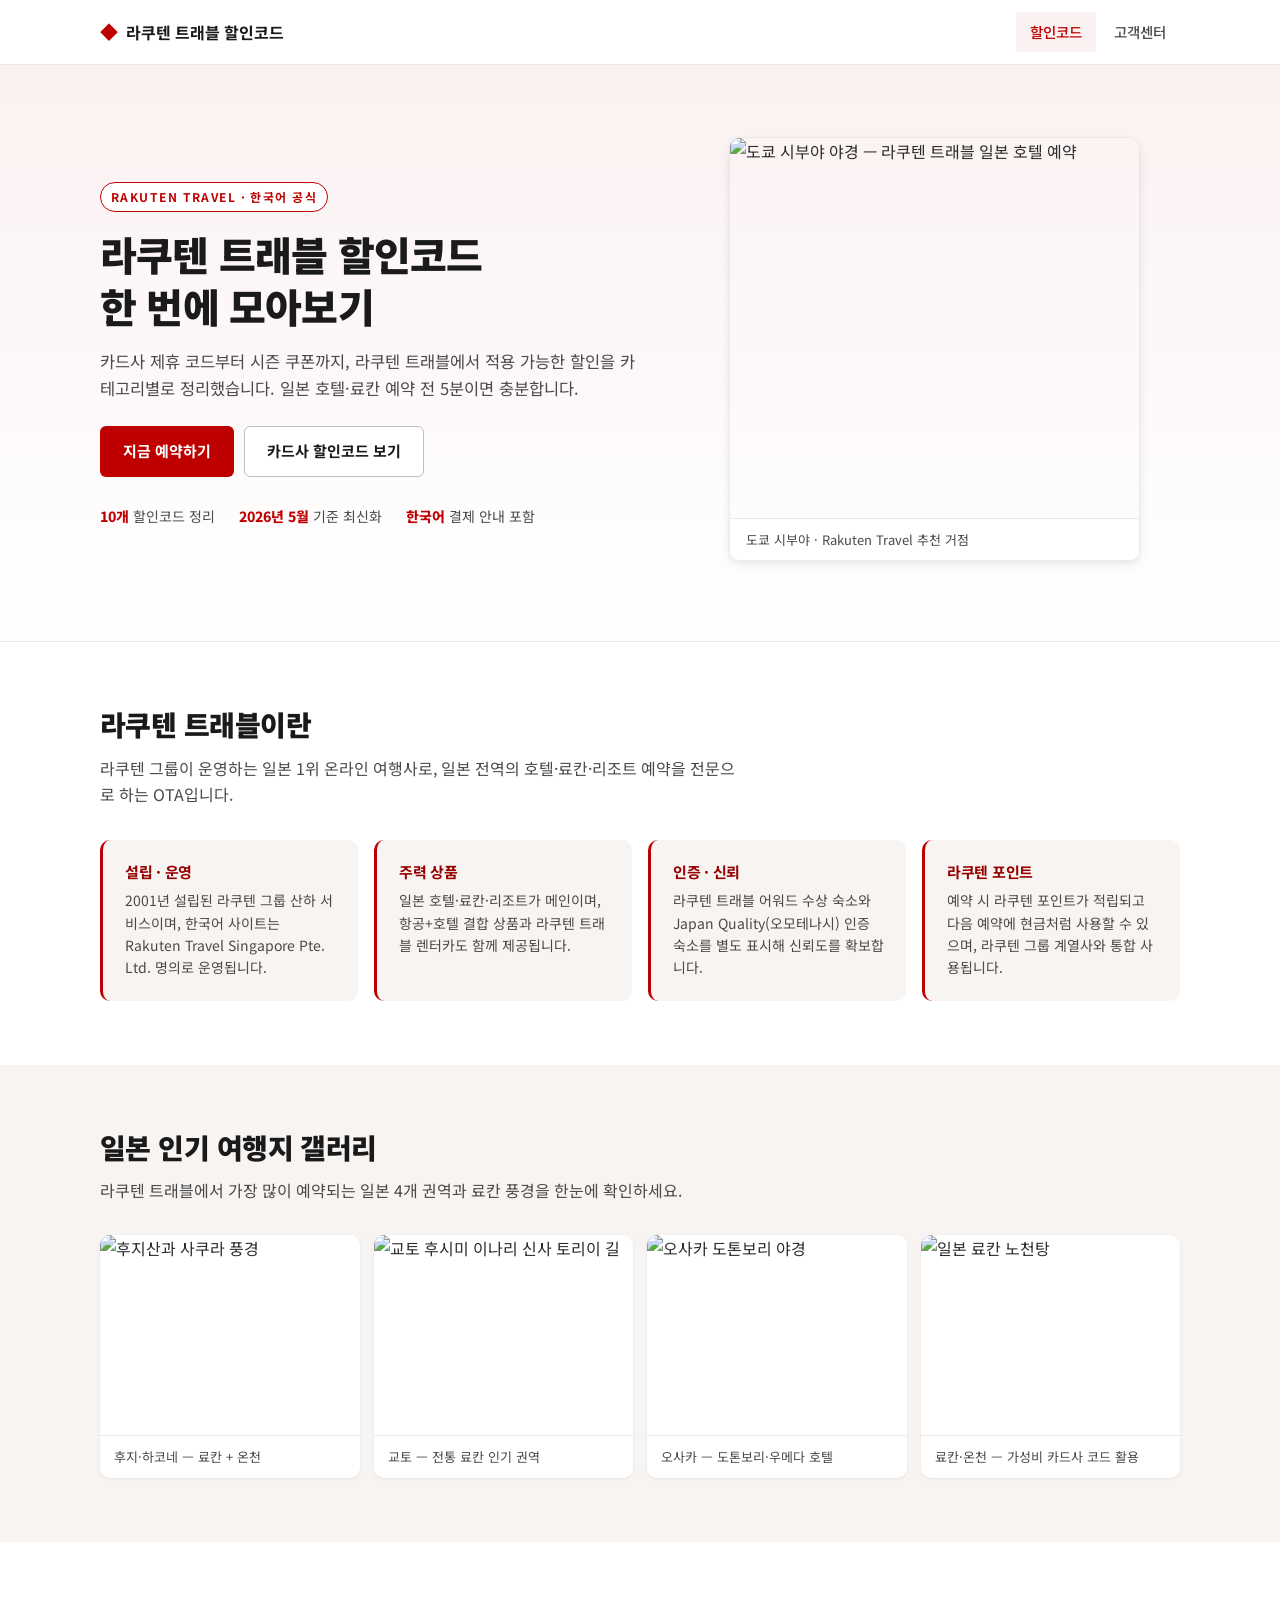
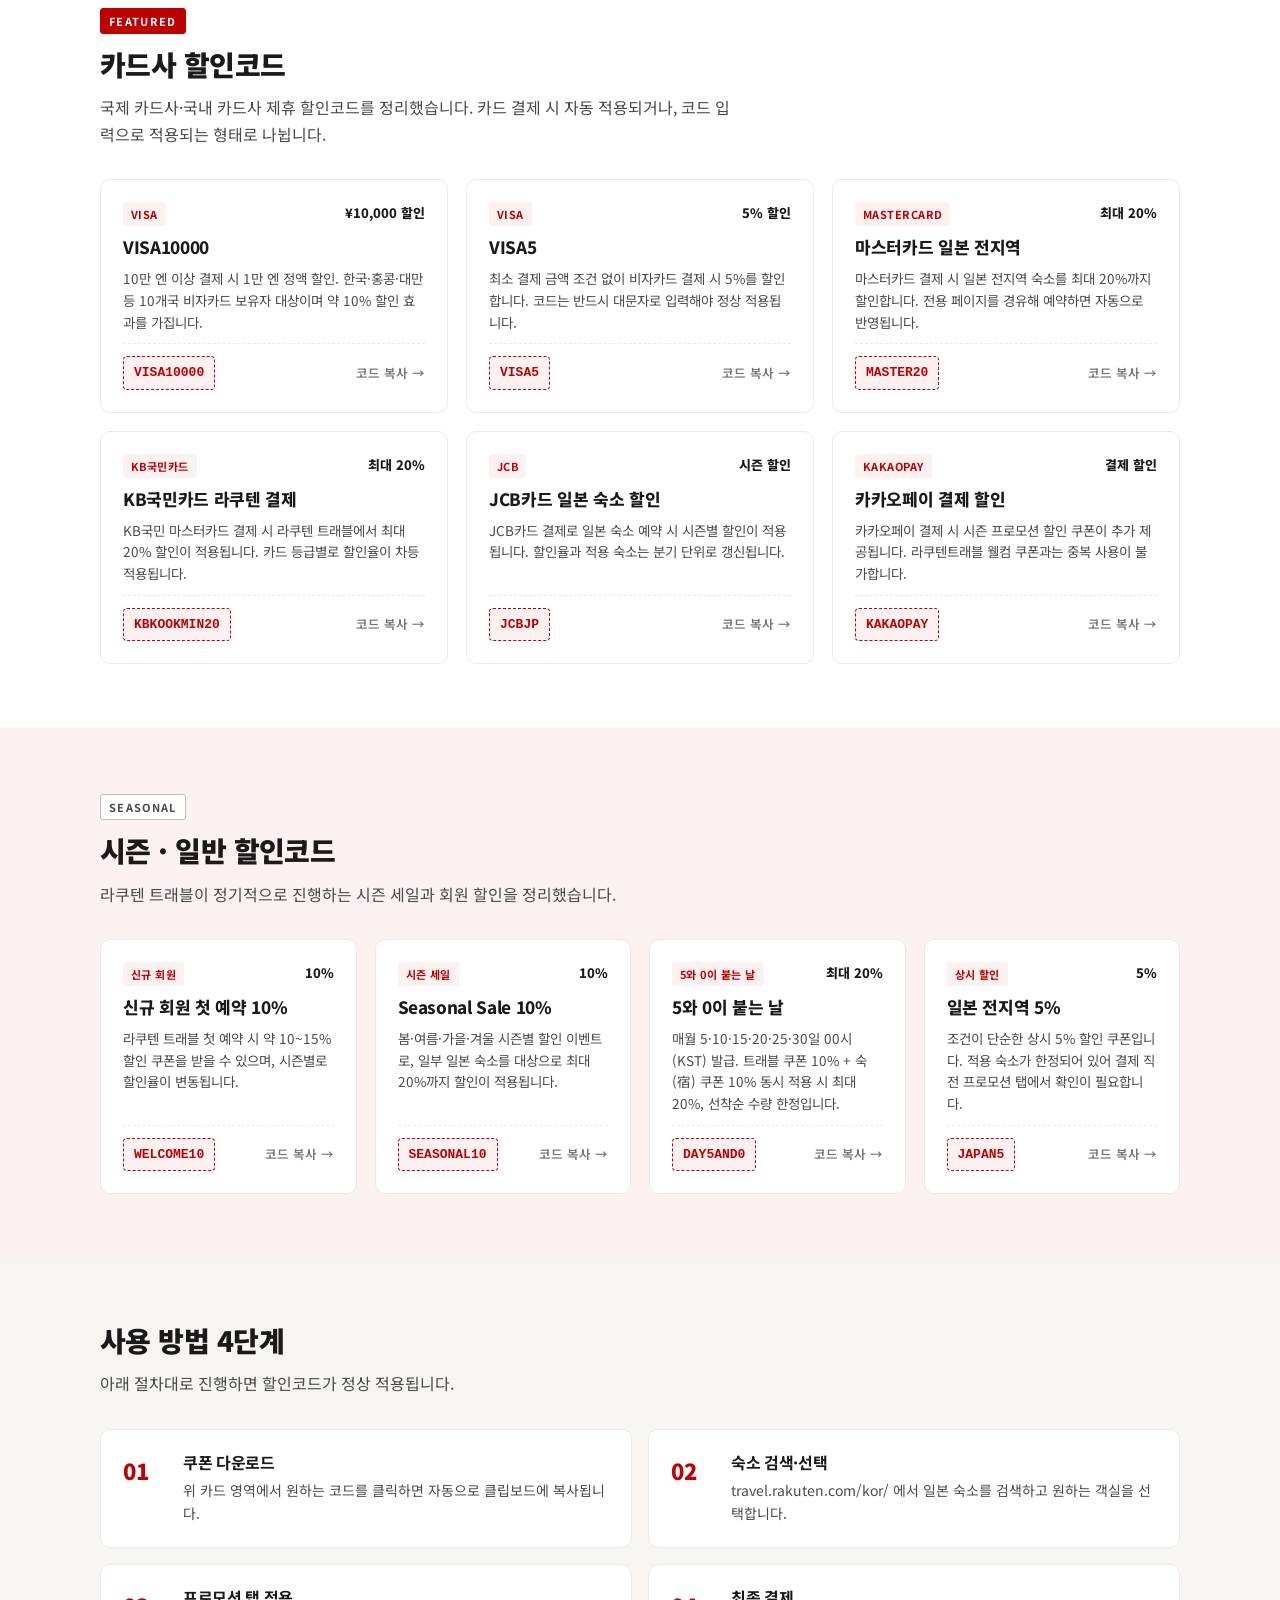
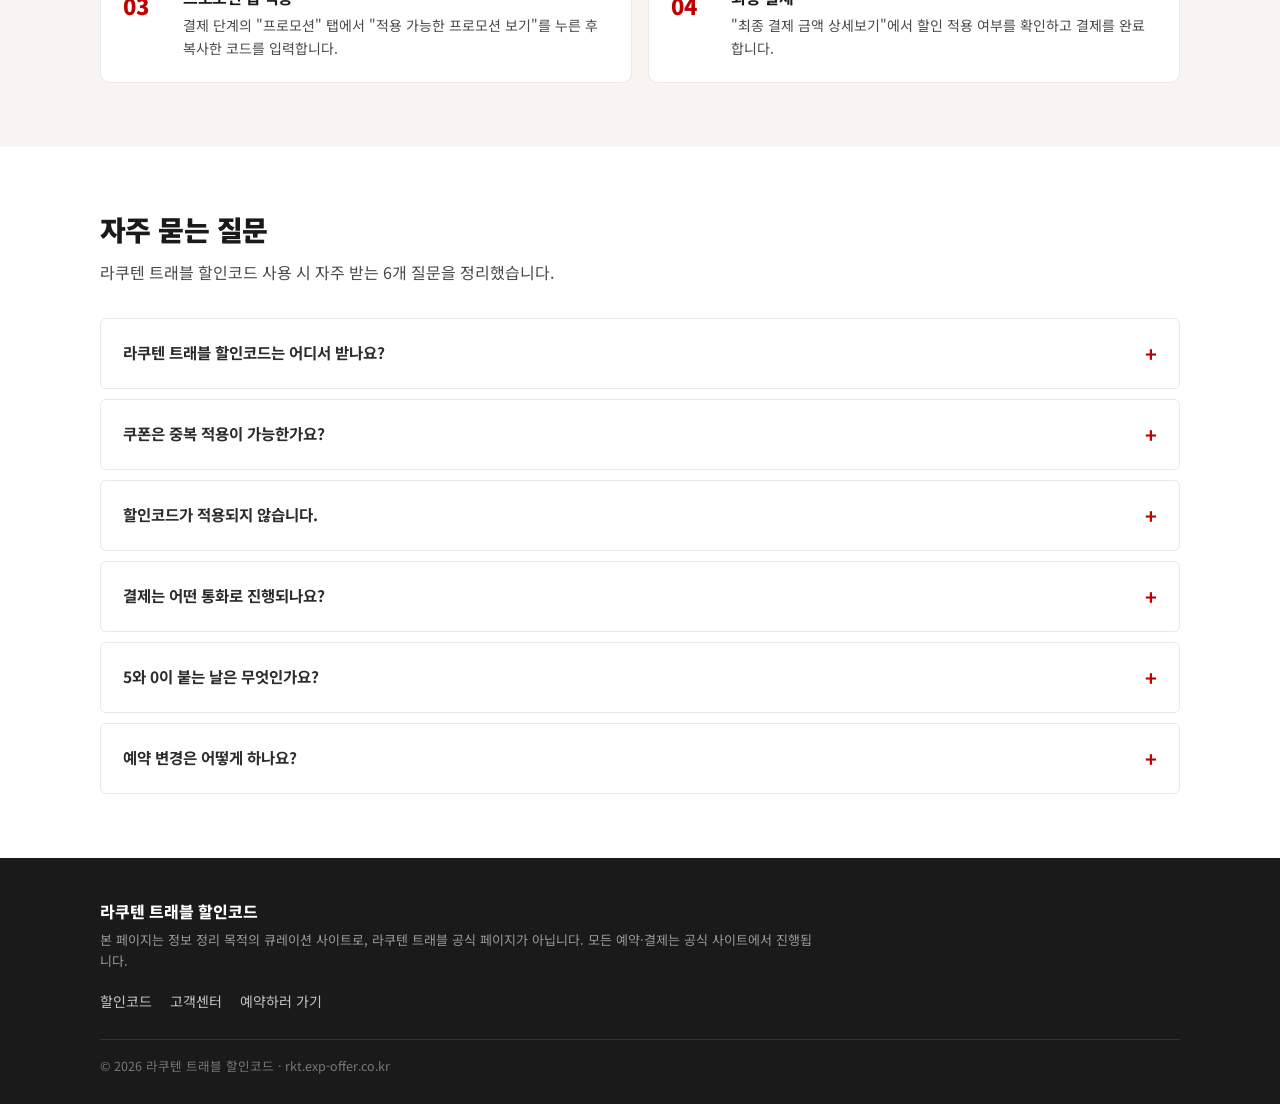
==== index.html @ b2fa4773 "Initial build: site1 (rkt-exp) - 카드사 할인코드 정리 + 고객센터" ====
<!DOCTYPE html>
<html lang="ko">
<head>
<meta charset="UTF-8">
<meta name="viewport" content="width=device-width, initial-scale=1.0">
<title>라쿠텐 트래블 할인코드</title>
<meta name="description" content="라쿠텐 트래블 할인코드와 카드사 프로모션 총정리. 비자, 마스터, KB국민, JCB 카드 쿠폰부터 시즌 세일까지 한 페이지에서 확인하세요.">
<meta name="robots" content="index, follow">
<meta name="author" content="라쿠텐 트래블 할인코드">
<link rel="canonical" href="https://rkt.exp-offer.co.kr/">

<meta property="og:site_name" content="라쿠텐 트래블 할인코드">
<meta property="og:locale" content="ko_KR">
<meta property="og:type" content="website">
<meta property="og:title" content="라쿠텐 트래블 할인코드">
<meta property="og:description" content="라쿠텐 트래블 할인코드와 카드사 프로모션 총정리. 비자, 마스터, KB국민, JCB 카드 쿠폰부터 시즌 세일까지 한 페이지에서.">
<meta property="og:url" content="https://rkt.exp-offer.co.kr/">

<meta name="twitter:card" content="summary_large_image">
<meta name="twitter:title" content="라쿠텐 트래블 할인코드">
<meta name="twitter:description" content="라쿠텐 트래블 카드사 할인코드 + 시즌 쿠폰 총정리.">

<link rel="preconnect" href="https://fonts.googleapis.com">
<link rel="preconnect" href="https://fonts.gstatic.com" crossorigin>
<link href="https://fonts.googleapis.com/css2?family=Noto+Sans+KR:wght@400;500;700;900&display=swap" rel="stylesheet">
<link rel="stylesheet" href="assets/css/style.css">

<script type="application/ld+json">
{
  "@context": "https://schema.org",
  "@type": "WebSite",
  "name": "라쿠텐 트래블 할인코드",
  "url": "https://rkt.exp-offer.co.kr/",
  "inLanguage": "ko-KR",
  "publisher": {
    "@type": "Organization",
    "name": "라쿠텐 트래블 할인코드"
  }
}
</script>
<script type="application/ld+json">
{
  "@context": "https://schema.org",
  "@type": "BreadcrumbList",
  "itemListElement": [
    { "@type": "ListItem", "position": 1, "name": "홈", "item": "https://rkt.exp-offer.co.kr/" }
  ]
}
</script>
<script type="application/ld+json">
{
  "@context": "https://schema.org",
  "@type": "FAQPage",
  "mainEntity": [
    {
      "@type": "Question",
      "name": "라쿠텐 트래블 할인코드는 어디서 받나요?",
      "acceptedAnswer": {
        "@type": "Answer",
        "text": "본 페이지의 카드사·시즌 쿠폰 카드를 클릭하면 코드가 자동으로 복사됩니다. 라쿠텐 트래블 한국어 사이트 결제 단계의 \"프로모션\" 탭에 코드를 붙여넣어 적용합니다."
      }
    },
    {
      "@type": "Question",
      "name": "쿠폰은 중복 적용이 가능한가요?",
      "acceptedAnswer": {
        "@type": "Answer",
        "text": "한 예약당 한 가지 쿠폰만 적용됩니다. 가장 큰 할인 하나만 반영되므로 본인에게 가장 유리한 쿠폰을 선택해야 합니다. 단, 일부 카드 결제 할인은 쿠폰과 별도로 자동 적용될 수 있습니다."
      }
    },
    {
      "@type": "Question",
      "name": "할인코드가 적용되지 않습니다.",
      "acceptedAnswer": {
        "@type": "Answer",
        "text": "한국어 사이트 URL(travel.rakuten.com/kor/)인지, 쿠키 허용 여부, 적용 가능 숙소 여부, 코드 유효 기간을 차례로 확인합니다. 일부 코드는 대문자 입력이 필수입니다."
      }
    },
    {
      "@type": "Question",
      "name": "결제는 어떤 통화로 진행되나요?",
      "acceptedAnswer": {
        "@type": "Answer",
        "text": "기본 결제 통화는 일본 엔화(JPY)이며, 화면의 원화 표기는 참고용입니다. 카드사 원화 결제(DCC)를 선택하면 추가 환전 수수료가 발생할 수 있어 엔화 결제가 권장됩니다."
      }
    },
    {
      "@type": "Question",
      "name": "5와 0이 붙는 날은 무엇인가요?",
      "acceptedAnswer": {
        "@type": "Answer",
        "text": "매월 5·10·15·20·25·30일 00시(KST)에 발급되는 한정 쿠폰 이벤트입니다. 트래블 쿠폰 10%와 숙(宿) 쿠폰 10%를 함께 적용하면 최대 20% 할인이 가능하며, 선착순 한정 수량입니다."
      }
    },
    {
      "@type": "Question",
      "name": "예약 변경은 어떻게 하나요?",
      "acceptedAnswer": {
        "@type": "Answer",
        "text": "라쿠텐 트래블은 일정 단축만 직접 지원합니다. 투숙객 이름, 인원, 결제 수단 등의 변경은 기존 예약 취소 후 재예약이 필요합니다."
      }
    }
  ]
}
</script>
</head>
<body>

<header class="site-header">
  <div class="container header-inner">
    <a href="index.html" class="brand">
      <span class="brand-mark">◆</span>
      <span class="brand-name">라쿠텐 트래블 할인코드</span>
    </a>
    <nav class="nav">
      <a href="index.html" class="nav-link active">할인코드</a>
      <a href="support.html" class="nav-link">고객센터</a>
    </nav>
  </div>
</header>

<main>

<section class="hero">
  <div class="container hero-grid">
    <div class="hero-text">
      <p class="hero-eyebrow">RAKUTEN TRAVEL · 한국어 공식</p>
      <h1 class="hero-title">라쿠텐 트래블 할인코드<br>한 번에 모아보기</h1>
      <p class="hero-desc">카드사 제휴 코드부터 시즌 쿠폰까지, 라쿠텐 트래블에서 적용 가능한 할인을 카테고리별로 정리했습니다. 일본 호텔·료칸 예약 전 5분이면 충분합니다.</p>
      <div class="hero-cta">
        <a href="http://app.ac/YbwMP3l13" target="_blank" rel="noopener" class="btn btn-primary">지금 예약하기</a>
        <a href="#card-codes" class="btn btn-ghost">카드사 할인코드 보기</a>
      </div>
      <ul class="hero-meta">
        <li><strong>10개</strong> 할인코드 정리</li>
        <li><strong>2026년 5월</strong> 기준 최신화</li>
        <li><strong>한국어</strong> 결제 안내 포함</li>
      </ul>
    </div>
    <figure class="hero-figure">
      <img src="https://images.unsplash.com/photo-1492571350019-22de08371fd3?w=900&auto=format&fit=crop&q=80" alt="도쿄 시부야 야경 — 라쿠텐 트래블 일본 호텔 예약" loading="eager">
      <figcaption>도쿄 시부야 · Rakuten Travel 추천 거점</figcaption>
    </figure>
  </div>
</section>

<section class="info-block" id="about">
  <div class="container">
    <h2 class="section-title">라쿠텐 트래블이란</h2>
    <p class="section-lead">라쿠텐 그룹이 운영하는 일본 1위 온라인 여행사로, 일본 전역의 호텔·료칸·리조트 예약을 전문으로 하는 OTA입니다.</p>
    <div class="info-grid">
      <div class="info-card">
        <h3>설립 · 운영</h3>
        <p>2001년 설립된 라쿠텐 그룹 산하 서비스이며, 한국어 사이트는 Rakuten Travel Singapore Pte. Ltd. 명의로 운영됩니다.</p>
      </div>
      <div class="info-card">
        <h3>주력 상품</h3>
        <p>일본 호텔·료칸·리조트가 메인이며, 항공+호텔 결합 상품과 라쿠텐 트래블 렌터카도 함께 제공됩니다.</p>
      </div>
      <div class="info-card">
        <h3>인증 · 신뢰</h3>
        <p>라쿠텐 트래블 어워드 수상 숙소와 Japan Quality(오모테나시) 인증 숙소를 별도 표시해 신뢰도를 확보합니다.</p>
      </div>
      <div class="info-card">
        <h3>라쿠텐 포인트</h3>
        <p>예약 시 라쿠텐 포인트가 적립되고 다음 예약에 현금처럼 사용할 수 있으며, 라쿠텐 그룹 계열사와 통합 사용됩니다.</p>
      </div>
    </div>
  </div>
</section>

<section class="gallery">
  <div class="container">
    <h2 class="section-title">일본 인기 여행지 갤러리</h2>
    <p class="section-lead">라쿠텐 트래블에서 가장 많이 예약되는 일본 4개 권역과 료칸 풍경을 한눈에 확인하세요.</p>
    <div class="gallery-grid">
      <figure class="gallery-item">
        <img src="https://images.unsplash.com/photo-1480796927426-f609979314bd?w=800&auto=format&fit=crop&q=80" alt="후지산과 사쿠라 풍경" loading="lazy">
        <figcaption>후지·하코네 — 료칸 + 온천</figcaption>
      </figure>
      <figure class="gallery-item">
        <img src="https://images.unsplash.com/photo-1493976040374-85c8e12f0c0e?w=800&auto=format&fit=crop&q=80" alt="교토 후시미 이나리 신사 토리이 길" loading="lazy">
        <figcaption>교토 — 전통 료칸 인기 권역</figcaption>
      </figure>
      <figure class="gallery-item">
        <img src="https://images.unsplash.com/photo-1590559899731-a382839e5549?w=800&auto=format&fit=crop&q=80" alt="오사카 도톤보리 야경" loading="lazy">
        <figcaption>오사카 — 도톤보리·우메다 호텔</figcaption>
      </figure>
      <figure class="gallery-item">
        <img src="https://images.unsplash.com/photo-1528360983277-13d401cdc186?w=800&auto=format&fit=crop&q=80" alt="일본 료칸 노천탕" loading="lazy">
        <figcaption>료칸·온천 — 가성비 카드사 코드 활용</figcaption>
      </figure>
    </div>
  </div>
</section>

<section class="codes" id="card-codes">
  <div class="container">
    <div class="section-head">
      <span class="section-tag tag-strong">FEATURED</span>
      <h2 class="section-title">카드사 할인코드</h2>
      <p class="section-lead">국제 카드사·국내 카드사 제휴 할인코드를 정리했습니다. 카드 결제 시 자동 적용되거나, 코드 입력으로 적용되는 형태로 나뉩니다.</p>
    </div>

    <div class="code-grid">

      <article class="code-card" data-code="VISA10000" data-link="http://app.ac/YbwMP3l13">
        <div class="code-card-head">
          <span class="code-card-tag">VISA</span>
          <span class="code-card-discount">¥10,000 할인</span>
        </div>
        <h3 class="code-card-title">VISA10000</h3>
        <p class="code-card-desc">10만 엔 이상 결제 시 1만 엔 정액 할인. 한국·홍콩·대만 등 10개국 비자카드 보유자 대상이며 약 10% 할인 효과를 가집니다.</p>
        <div class="code-card-footer">
          <span class="code-pill">VISA10000</span>
          <span class="code-action">코드 복사 →</span>
        </div>
      </article>

      <article class="code-card" data-code="VISA5" data-link="http://app.ac/YbwMP3l13">
        <div class="code-card-head">
          <span class="code-card-tag">VISA</span>
          <span class="code-card-discount">5% 할인</span>
        </div>
        <h3 class="code-card-title">VISA5</h3>
        <p class="code-card-desc">최소 결제 금액 조건 없이 비자카드 결제 시 5%를 할인합니다. 코드는 반드시 대문자로 입력해야 정상 적용됩니다.</p>
        <div class="code-card-footer">
          <span class="code-pill">VISA5</span>
          <span class="code-action">코드 복사 →</span>
        </div>
      </article>

      <article class="code-card" data-code="MASTER20" data-link="http://app.ac/YbwMP3l13">
        <div class="code-card-head">
          <span class="code-card-tag">MASTERCARD</span>
          <span class="code-card-discount">최대 20%</span>
        </div>
        <h3 class="code-card-title">마스터카드 일본 전지역</h3>
        <p class="code-card-desc">마스터카드 결제 시 일본 전지역 숙소를 최대 20%까지 할인합니다. 전용 페이지를 경유해 예약하면 자동으로 반영됩니다.</p>
        <div class="code-card-footer">
          <span class="code-pill">MASTER20</span>
          <span class="code-action">코드 복사 →</span>
        </div>
      </article>

      <article class="code-card" data-code="KBKOOKMIN20" data-link="http://app.ac/YbwMP3l13">
        <div class="code-card-head">
          <span class="code-card-tag">KB국민카드</span>
          <span class="code-card-discount">최대 20%</span>
        </div>
        <h3 class="code-card-title">KB국민카드 라쿠텐 결제</h3>
        <p class="code-card-desc">KB국민 마스터카드 결제 시 라쿠텐 트래블에서 최대 20% 할인이 적용됩니다. 카드 등급별로 할인율이 차등 적용됩니다.</p>
        <div class="code-card-footer">
          <span class="code-pill">KBKOOKMIN20</span>
          <span class="code-action">코드 복사 →</span>
        </div>
      </article>

      <article class="code-card" data-code="JCBJP" data-link="http://app.ac/YbwMP3l13">
        <div class="code-card-head">
          <span class="code-card-tag">JCB</span>
          <span class="code-card-discount">시즌 할인</span>
        </div>
        <h3 class="code-card-title">JCB카드 일본 숙소 할인</h3>
        <p class="code-card-desc">JCB카드 결제로 일본 숙소 예약 시 시즌별 할인이 적용됩니다. 할인율과 적용 숙소는 분기 단위로 갱신됩니다.</p>
        <div class="code-card-footer">
          <span class="code-pill">JCBJP</span>
          <span class="code-action">코드 복사 →</span>
        </div>
      </article>

      <article class="code-card" data-code="KAKAOPAY" data-link="http://app.ac/YbwMP3l13">
        <div class="code-card-head">
          <span class="code-card-tag">KAKAOPAY</span>
          <span class="code-card-discount">결제 할인</span>
        </div>
        <h3 class="code-card-title">카카오페이 결제 할인</h3>
        <p class="code-card-desc">카카오페이 결제 시 시즌 프로모션 할인 쿠폰이 추가 제공됩니다. 라쿠텐트래블 웰컴 쿠폰과는 중복 사용이 불가합니다.</p>
        <div class="code-card-footer">
          <span class="code-pill">KAKAOPAY</span>
          <span class="code-action">코드 복사 →</span>
        </div>
      </article>

    </div>
  </div>
</section>

<section class="codes codes-alt" id="season-codes">
  <div class="container">
    <div class="section-head">
      <span class="section-tag">SEASONAL</span>
      <h2 class="section-title">시즌 · 일반 할인코드</h2>
      <p class="section-lead">라쿠텐 트래블이 정기적으로 진행하는 시즌 세일과 회원 할인을 정리했습니다.</p>
    </div>

    <div class="code-grid code-grid-4">

      <article class="code-card code-card-flat" data-code="WELCOME10" data-link="http://app.ac/YbwMP3l13">
        <div class="code-card-head">
          <span class="code-card-tag">신규 회원</span>
          <span class="code-card-discount">10%</span>
        </div>
        <h3 class="code-card-title">신규 회원 첫 예약 10%</h3>
        <p class="code-card-desc">라쿠텐 트래블 첫 예약 시 약 10~15% 할인 쿠폰을 받을 수 있으며, 시즌별로 할인율이 변동됩니다.</p>
        <div class="code-card-footer">
          <span class="code-pill">WELCOME10</span>
          <span class="code-action">코드 복사 →</span>
        </div>
      </article>

      <article class="code-card code-card-flat" data-code="SEASONAL10" data-link="http://app.ac/YbwMP3l13">
        <div class="code-card-head">
          <span class="code-card-tag">시즌 세일</span>
          <span class="code-card-discount">10%</span>
        </div>
        <h3 class="code-card-title">Seasonal Sale 10%</h3>
        <p class="code-card-desc">봄·여름·가을·겨울 시즌별 할인 이벤트로, 일부 일본 숙소를 대상으로 최대 20%까지 할인이 적용됩니다.</p>
        <div class="code-card-footer">
          <span class="code-pill">SEASONAL10</span>
          <span class="code-action">코드 복사 →</span>
        </div>
      </article>

      <article class="code-card code-card-flat" data-code="DAY5AND0" data-link="http://app.ac/YbwMP3l13">
        <div class="code-card-head">
          <span class="code-card-tag">5와 0이 붙는 날</span>
          <span class="code-card-discount">최대 20%</span>
        </div>
        <h3 class="code-card-title">5와 0이 붙는 날</h3>
        <p class="code-card-desc">매월 5·10·15·20·25·30일 00시(KST) 발급. 트래블 쿠폰 10% + 숙(宿) 쿠폰 10% 동시 적용 시 최대 20%, 선착순 수량 한정입니다.</p>
        <div class="code-card-footer">
          <span class="code-pill">DAY5AND0</span>
          <span class="code-action">코드 복사 →</span>
        </div>
      </article>

      <article class="code-card code-card-flat" data-code="JAPAN5" data-link="http://app.ac/YbwMP3l13">
        <div class="code-card-head">
          <span class="code-card-tag">상시 할인</span>
          <span class="code-card-discount">5%</span>
        </div>
        <h3 class="code-card-title">일본 전지역 5%</h3>
        <p class="code-card-desc">조건이 단순한 상시 5% 할인 쿠폰입니다. 적용 숙소가 한정되어 있어 결제 직전 프로모션 탭에서 확인이 필요합니다.</p>
        <div class="code-card-footer">
          <span class="code-pill">JAPAN5</span>
          <span class="code-action">코드 복사 →</span>
        </div>
      </article>

    </div>
  </div>
</section>

<section class="howto">
  <div class="container">
    <h2 class="section-title">사용 방법 4단계</h2>
    <p class="section-lead">아래 절차대로 진행하면 할인코드가 정상 적용됩니다.</p>
    <ol class="step-list">
      <li>
        <span class="step-num">01</span>
        <div>
          <h3>쿠폰 다운로드</h3>
          <p>위 카드 영역에서 원하는 코드를 클릭하면 자동으로 클립보드에 복사됩니다.</p>
        </div>
      </li>
      <li>
        <span class="step-num">02</span>
        <div>
          <h3>숙소 검색·선택</h3>
          <p>travel.rakuten.com/kor/ 에서 일본 숙소를 검색하고 원하는 객실을 선택합니다.</p>
        </div>
      </li>
      <li>
        <span class="step-num">03</span>
        <div>
          <h3>프로모션 탭 적용</h3>
          <p>결제 단계의 "프로모션" 탭에서 "적용 가능한 프로모션 보기"를 누른 후 복사한 코드를 입력합니다.</p>
        </div>
      </li>
      <li>
        <span class="step-num">04</span>
        <div>
          <h3>최종 결제</h3>
          <p>"최종 결제 금액 상세보기"에서 할인 적용 여부를 확인하고 결제를 완료합니다.</p>
        </div>
      </li>
    </ol>
  </div>
</section>

<section class="faq" id="faq">
  <div class="container">
    <h2 class="section-title">자주 묻는 질문</h2>
    <p class="section-lead">라쿠텐 트래블 할인코드 사용 시 자주 받는 6개 질문을 정리했습니다.</p>
    <div class="faq-list">
      <details class="faq-item">
        <summary>라쿠텐 트래블 할인코드는 어디서 받나요?</summary>
        <div class="faq-body"><p>본 페이지의 카드사·시즌 쿠폰 카드를 클릭하면 코드가 자동 복사됩니다. 그 후 라쿠텐 트래블 한국어 사이트 결제 단계의 "프로모션" 탭에서 코드를 붙여넣어 적용합니다.</p></div>
      </details>
      <details class="faq-item">
        <summary>쿠폰은 중복 적용이 가능한가요?</summary>
        <div class="faq-body"><p>한 예약당 한 가지 쿠폰만 적용되며, 가장 큰 할인 하나만 반영됩니다. 단, 일부 카드 결제 할인은 쿠폰과 별도로 자동 적용되는 경우도 있습니다.</p></div>
      </details>
      <details class="faq-item">
        <summary>할인코드가 적용되지 않습니다.</summary>
        <div class="faq-body"><p>한국어 사이트 URL(travel.rakuten.com/kor/)인지, 쿠키 허용 여부, 적용 가능 숙소 여부, 코드 유효 기간을 차례로 점검합니다. 일부 코드는 대문자 입력이 필수입니다.</p></div>
      </details>
      <details class="faq-item">
        <summary>결제는 어떤 통화로 진행되나요?</summary>
        <div class="faq-body"><p>기본 결제 통화는 일본 엔화(JPY)입니다. 화면의 원화 표기는 참고용이며, 카드사 원화 결제(DCC) 선택 시 추가 환전 수수료가 발생할 수 있습니다.</p></div>
      </details>
      <details class="faq-item">
        <summary>5와 0이 붙는 날은 무엇인가요?</summary>
        <div class="faq-body"><p>매월 5·10·15·20·25·30일 00시(KST)에 발급되는 한정 쿠폰 이벤트로, 트래블 쿠폰 10%와 숙(宿) 쿠폰 10%를 함께 적용하면 최대 20% 할인이 가능합니다.</p></div>
      </details>
      <details class="faq-item">
        <summary>예약 변경은 어떻게 하나요?</summary>
        <div class="faq-body"><p>라쿠텐 트래블은 일정 단축만 직접 지원합니다. 투숙객 이름, 인원, 결제 수단 변경 등은 기존 예약 취소 후 재예약이 필요합니다.</p></div>
      </details>
    </div>
  </div>
</section>

</main>

<footer class="site-footer">
  <div class="container footer-inner">
    <div>
      <p class="footer-brand">라쿠텐 트래블 할인코드</p>
      <p class="footer-desc">본 페이지는 정보 정리 목적의 큐레이션 사이트로, 라쿠텐 트래블 공식 페이지가 아닙니다. 모든 예약·결제는 공식 사이트에서 진행됩니다.</p>
    </div>
    <nav class="footer-nav">
      <a href="index.html">할인코드</a>
      <a href="support.html">고객센터</a>
      <a href="http://app.ac/YbwMP3l13" target="_blank" rel="noopener">예약하러 가기</a>
    </nav>
    <p class="footer-copy">© 2026 라쿠텐 트래블 할인코드 · rkt.exp-offer.co.kr</p>
  </div>
</footer>

<div class="toast" id="toast" role="status" aria-live="polite">복사됨!</div>

<script src="assets/js/main.js"></script>
</body>
</html>
---- assets/css/style.css ----
/* ---------- Site 1 (rkt-exp) — Rakuten Red · Information-organized concept ---------- */

:root {
  --red: #BF0000;
  --red-deep: #960000;
  --ink: #1A1A1A;
  --gray-9: #2C2C2C;
  --gray-7: #4A4A4A;
  --gray-5: #767676;
  --gray-3: #BFBFBF;
  --gray-1: #EAEAEA;
  --bg: #FFFFFF;
  --bg-soft: #F7F4F2;
  --bg-tint: #FBF1F1;
  --shadow-sm: 0 1px 2px rgba(0,0,0,.04), 0 1px 4px rgba(0,0,0,.04);
  --shadow-md: 0 4px 12px rgba(0,0,0,.06), 0 2px 4px rgba(0,0,0,.04);
  --radius: 6px;
  --radius-lg: 10px;
}

* { box-sizing: border-box; }
html { scroll-behavior: smooth; }
body {
  margin: 0;
  font-family: 'Noto Sans KR', -apple-system, BlinkMacSystemFont, system-ui, sans-serif;
  font-size: 16px;
  line-height: 1.65;
  color: var(--gray-9);
  background: var(--bg);
  -webkit-font-smoothing: antialiased;
}

img { max-width: 100%; display: block; }
a { color: var(--red); text-decoration: none; }
a:hover { text-decoration: underline; }
h1,h2,h3,h4 { color: var(--ink); line-height: 1.3; letter-spacing: -.02em; margin: 0; }

.container { max-width: 1120px; margin: 0 auto; padding: 0 20px; }

/* ---------- Header ---------- */
.site-header {
  position: sticky; top: 0; z-index: 50;
  background: rgba(255,255,255,.96);
  backdrop-filter: saturate(180%) blur(12px);
  border-bottom: 1px solid var(--gray-1);
}
.header-inner { display: flex; justify-content: space-between; align-items: center; height: 64px; }
.brand { display: flex; align-items: center; gap: 8px; color: var(--ink); font-weight: 700; }
.brand:hover { text-decoration: none; }
.brand-mark { color: var(--red); font-size: 18px; }
.brand-name { font-size: 16px; }
.nav { display: flex; gap: 4px; }
.nav-link {
  padding: 8px 14px; border-radius: 4px;
  color: var(--gray-7); font-weight: 500; font-size: 14.5px;
}
.nav-link:hover { background: var(--bg-tint); color: var(--red); text-decoration: none; }
.nav-link.active { color: var(--red); background: var(--bg-tint); }

/* ---------- Hero ---------- */
.hero, .page-hero {
  background: linear-gradient(180deg, var(--bg-tint) 0%, #FFFFFF 100%);
  padding: 56px 0 64px;
  border-bottom: 1px solid var(--gray-1);
}
.hero-grid { display: grid; grid-template-columns: 1.1fr 1fr; gap: 48px; align-items: center; }
.hero-eyebrow {
  display: inline-block;
  font-size: 12px; letter-spacing: .12em; font-weight: 700;
  color: var(--red);
  background: #fff; border: 1px solid var(--red);
  padding: 4px 10px; border-radius: 999px;
  margin-bottom: 16px;
}
.hero-title { font-size: 40px; font-weight: 900; margin-bottom: 16px; }
.page-title { font-size: 36px; font-weight: 900; margin-bottom: 14px; }
.hero-desc, .page-desc { font-size: 16.5px; color: var(--gray-7); margin: 0 0 24px; max-width: 560px; }

.hero-cta { display: flex; flex-wrap: wrap; gap: 10px; margin-bottom: 28px; }
.btn {
  display: inline-flex; align-items: center; justify-content: center;
  padding: 12px 22px; font-size: 15px; font-weight: 700;
  border-radius: var(--radius); border: 1px solid transparent;
  cursor: pointer; transition: all .18s ease;
}
.btn:hover { text-decoration: none; transform: translateY(-1px); }
.btn-primary { background: var(--red); color: #fff; }
.btn-primary:hover { background: var(--red-deep); }
.btn-ghost { background: #fff; color: var(--ink); border-color: var(--gray-3); }
.btn-ghost:hover { border-color: var(--red); color: var(--red); }
.btn-lg { padding: 14px 28px; font-size: 16px; margin-top: 24px; }

.hero-meta { display: flex; flex-wrap: wrap; gap: 24px; padding: 0; margin: 0; list-style: none; font-size: 14px; color: var(--gray-7); }
.hero-meta strong { color: var(--red); font-weight: 800; }

.hero-figure {
  border-radius: var(--radius-lg); overflow: hidden;
  box-shadow: var(--shadow-md); border: 1px solid var(--gray-1);
}
.hero-figure img { width: 100%; height: 380px; object-fit: cover; }
.hero-figure figcaption {
  padding: 10px 16px; font-size: 13px; color: var(--gray-7);
  background: #fff; border-top: 1px solid var(--gray-1);
}

/* ---------- Section base ---------- */
section { padding: 64px 0; }
.section-title { font-size: 28px; font-weight: 900; margin-bottom: 12px; }
.section-lead { font-size: 16px; color: var(--gray-7); max-width: 640px; margin: 0 0 32px; }
.section-head { margin-bottom: 32px; }
.section-tag {
  display: inline-block; font-size: 11px; font-weight: 700; letter-spacing: .12em;
  color: var(--gray-7); border: 1px solid var(--gray-3); background: #fff;
  padding: 3px 8px; border-radius: 3px; margin-bottom: 12px;
}
.section-tag.tag-strong { color: #fff; background: var(--red); border-color: var(--red); }

/* ---------- Info grid (about) ---------- */
.info-block { background: #fff; }
.info-grid { display: grid; grid-template-columns: repeat(4, 1fr); gap: 16px; }
.info-card {
  background: var(--bg-soft); padding: 22px;
  border-radius: var(--radius-lg); border-left: 3px solid var(--red);
}
.info-card h3 { font-size: 15px; margin-bottom: 8px; color: var(--red-deep); }
.info-card p { font-size: 14px; color: var(--gray-7); margin: 0; line-height: 1.6; }

/* ---------- Gallery ---------- */
.gallery { background: var(--bg-soft); }
.gallery-grid { display: grid; grid-template-columns: repeat(4, 1fr); gap: 14px; }
.gallery-item { margin: 0; background: #fff; border-radius: var(--radius-lg); overflow: hidden; box-shadow: var(--shadow-sm); }
.gallery-item img { width: 100%; height: 200px; object-fit: cover; }
.gallery-item figcaption { font-size: 13px; padding: 10px 14px; color: var(--gray-7); border-top: 1px solid var(--gray-1); }

/* ---------- Code cards ---------- */
.codes { background: #fff; }
.codes-alt { background: var(--bg-tint); }
.code-grid { display: grid; grid-template-columns: repeat(3, 1fr); gap: 18px; }
.code-grid-4 { grid-template-columns: repeat(4, 1fr); }

.code-card {
  position: relative;
  background: #fff;
  border: 1px solid var(--gray-1);
  border-radius: var(--radius-lg);
  padding: 22px;
  cursor: pointer;
  transition: all .2s ease;
  display: flex; flex-direction: column; gap: 10px;
  min-height: 200px;
}
.code-card:hover {
  border-color: var(--red);
  box-shadow: var(--shadow-md);
  transform: translateY(-2px);
}
.code-card-flat { background: #fff; }
.code-card-head { display: flex; justify-content: space-between; align-items: flex-start; gap: 10px; }
.code-card-tag {
  font-size: 11px; font-weight: 700; letter-spacing: .04em;
  color: var(--red); background: var(--bg-tint);
  padding: 3px 8px; border-radius: 3px;
}
.code-card-discount { font-size: 13px; font-weight: 800; color: var(--ink); }
.code-card-title { font-size: 17px; font-weight: 800; }
.code-card-desc { font-size: 13.5px; color: var(--gray-7); margin: 0; line-height: 1.6; flex: 1; }
.code-card-footer {
  display: flex; justify-content: space-between; align-items: center;
  padding-top: 12px; border-top: 1px dashed var(--gray-1);
}
.code-pill {
  font-family: 'Courier New', ui-monospace, monospace;
  font-weight: 700; font-size: 13px;
  color: var(--red); background: var(--bg-tint);
  padding: 5px 10px; border-radius: 4px; border: 1px dashed var(--red);
}
.code-action { font-size: 12.5px; color: var(--gray-5); font-weight: 600; }

/* ---------- Howto ---------- */
.howto { background: var(--bg-soft); }
.step-list { list-style: none; padding: 0; margin: 0; display: grid; grid-template-columns: repeat(2, 1fr); gap: 16px; }
.step-list li { display: flex; gap: 16px; background: #fff; padding: 22px; border-radius: var(--radius-lg); border: 1px solid var(--gray-1); }
.step-num { font-weight: 900; font-size: 22px; color: var(--red); min-width: 44px; }
.step-list h3 { font-size: 16px; margin-bottom: 6px; }
.step-list p { font-size: 14px; color: var(--gray-7); margin: 0; }

/* ---------- FAQ accordion ---------- */
.faq { background: #fff; }
.faq-list { display: flex; flex-direction: column; gap: 10px; }
.faq-item {
  border: 1px solid var(--gray-1); border-radius: var(--radius);
  background: #fff; overflow: hidden;
  transition: border-color .2s;
}
.faq-item[open] { border-color: var(--red); }
.faq-item summary {
  list-style: none; cursor: pointer;
  padding: 18px 22px; font-weight: 700; font-size: 15.5px;
  display: flex; justify-content: space-between; align-items: center;
}
.faq-item summary::-webkit-details-marker { display: none; }
.faq-item summary::after {
  content: '+'; font-size: 20px; color: var(--red); font-weight: 700;
  transition: transform .25s ease;
}
.faq-item[open] summary::after { content: '−'; }
.faq-body { padding: 0 22px 20px; color: var(--gray-7); font-size: 14.5px; line-height: 1.7; }
.faq-body p { margin: 0; }

/* ---------- Support page specific ---------- */
.contact-grid { display: grid; grid-template-columns: repeat(4, 1fr); gap: 16px; margin-bottom: 36px; }
.contact-card { background: #fff; border: 1px solid var(--gray-1); border-radius: var(--radius-lg); padding: 22px; }
.contact-card.primary { background: var(--red); color: #fff; border-color: var(--red); }
.contact-label { font-size: 12px; letter-spacing: .04em; font-weight: 700; opacity: .85; }
.contact-card.primary .contact-label { color: #ffe9e9; }
.contact-tel { display: block; font-size: 22px; font-weight: 900; color: var(--ink); margin-top: 10px; font-family: 'Courier New', ui-monospace, monospace; }
.contact-card.primary .contact-tel { color: #fff; }
.contact-tel:hover { text-decoration: none; opacity: .85; }
.contact-hours { font-size: 12.5px; color: var(--gray-7); margin: 8px 0 0; }
.contact-card.primary .contact-hours { color: #ffe2e2; }
.contact-list { background: var(--bg-soft); border-radius: var(--radius-lg); padding: 12px 22px; }
.contact-row { display: flex; justify-content: space-between; align-items: center; padding: 12px 0; border-bottom: 1px dashed var(--gray-1); gap: 16px; flex-wrap: wrap; }
.contact-row:last-child { border-bottom: none; }
.contact-row-label { font-weight: 700; font-size: 14px; color: var(--ink); }
.contact-row-value { font-size: 14px; color: var(--gray-7); word-break: break-all; }

/* support banner */
.support-banner { padding: 48px 0; background: var(--bg-soft); }
.banner-grid { display: grid; grid-template-columns: repeat(4, 1fr); gap: 14px; }
.banner-img { margin: 0; background: #fff; border-radius: var(--radius-lg); overflow: hidden; box-shadow: var(--shadow-sm); }
.banner-img img { width: 100%; height: 160px; object-fit: cover; }
.banner-img figcaption { font-size: 12.5px; padding: 8px 12px; color: var(--gray-7); border-top: 1px solid var(--gray-1); }

.issue-block { background: #fff; }
.issue-list { display: grid; grid-template-columns: repeat(2, 1fr); gap: 16px; }
.issue-item { display: flex; gap: 16px; background: var(--bg-soft); padding: 22px; border-radius: var(--radius-lg); border-left: 3px solid var(--red); }
.issue-num { font-size: 24px; font-weight: 900; color: var(--red); min-width: 44px; }
.issue-item h3 { font-size: 16px; margin-bottom: 6px; }
.issue-item p { font-size: 14px; color: var(--gray-7); margin: 0; }

.prep-block { background: var(--bg-tint); }
.prep-list { list-style: none; padding: 0; margin: 0; display: grid; grid-template-columns: repeat(2, 1fr); gap: 12px; }
.prep-list li { background: #fff; padding: 16px 20px; border-radius: var(--radius); border-left: 3px solid var(--red); font-size: 14.5px; color: var(--gray-7); }
.prep-list strong { color: var(--ink); display: block; margin-bottom: 4px; }

.self-block { background: #fff; }
.self-grid { display: grid; grid-template-columns: repeat(3, 1fr); gap: 16px; margin-bottom: 24px; }
.self-card { background: var(--bg-soft); padding: 24px; border-radius: var(--radius-lg); }
.self-card h3 { font-size: 16px; margin-bottom: 8px; color: var(--red); }
.self-card p { font-size: 14px; color: var(--gray-7); margin: 0; }

/* ---------- Footer ---------- */
.site-footer { background: #1A1A1A; color: #C4C4C4; padding: 40px 0 28px; }
.footer-inner { display: flex; flex-direction: column; gap: 18px; }
.footer-brand { color: #fff; font-weight: 800; margin: 0 0 6px; font-size: 16px; }
.footer-desc { font-size: 13px; line-height: 1.6; max-width: 720px; margin: 0; color: #999; }
.footer-nav { display: flex; gap: 18px; flex-wrap: wrap; }
.footer-nav a { color: #C4C4C4; font-size: 14px; }
.footer-nav a:hover { color: #fff; }
.footer-copy { font-size: 12.5px; color: #777; margin: 8px 0 0; padding-top: 16px; border-top: 1px solid #333; }

/* ---------- Toast ---------- */
.toast {
  position: fixed; bottom: 32px; left: 50%; transform: translateX(-50%) translateY(20px);
  background: var(--ink); color: #fff;
  padding: 12px 22px; border-radius: 999px; font-size: 14px; font-weight: 600;
  box-shadow: 0 8px 24px rgba(0,0,0,.18);
  opacity: 0; pointer-events: none;
  transition: opacity .2s, transform .25s; z-index: 200;
}
.toast.show { opacity: 1; transform: translateX(-50%) translateY(0); }

/* ---------- Responsive ---------- */
@media (max-width: 960px) {
  .hero-grid { grid-template-columns: 1fr; }
  .hero-figure img { height: 260px; }
  .info-grid { grid-template-columns: repeat(2, 1fr); }
  .gallery-grid, .banner-grid { grid-template-columns: repeat(2, 1fr); }
  .code-grid, .code-grid-4 { grid-template-columns: repeat(2, 1fr); }
  .step-list, .issue-list, .prep-list { grid-template-columns: 1fr; }
  .self-grid { grid-template-columns: 1fr; }
  .contact-grid { grid-template-columns: repeat(2, 1fr); }
}
@media (max-width: 600px) {
  section, .hero, .page-hero { padding: 44px 0; }
  .hero-title { font-size: 30px; }
  .page-title { font-size: 28px; }
  .section-title { font-size: 22px; }
  .info-grid, .gallery-grid, .banner-grid { grid-template-columns: 1fr; }
  .code-grid, .code-grid-4 { grid-template-columns: 1fr; }
  .contact-grid { grid-template-columns: 1fr; }
  .nav-link { font-size: 13.5px; padding: 6px 10px; }
  .brand-name { font-size: 14.5px; }
}
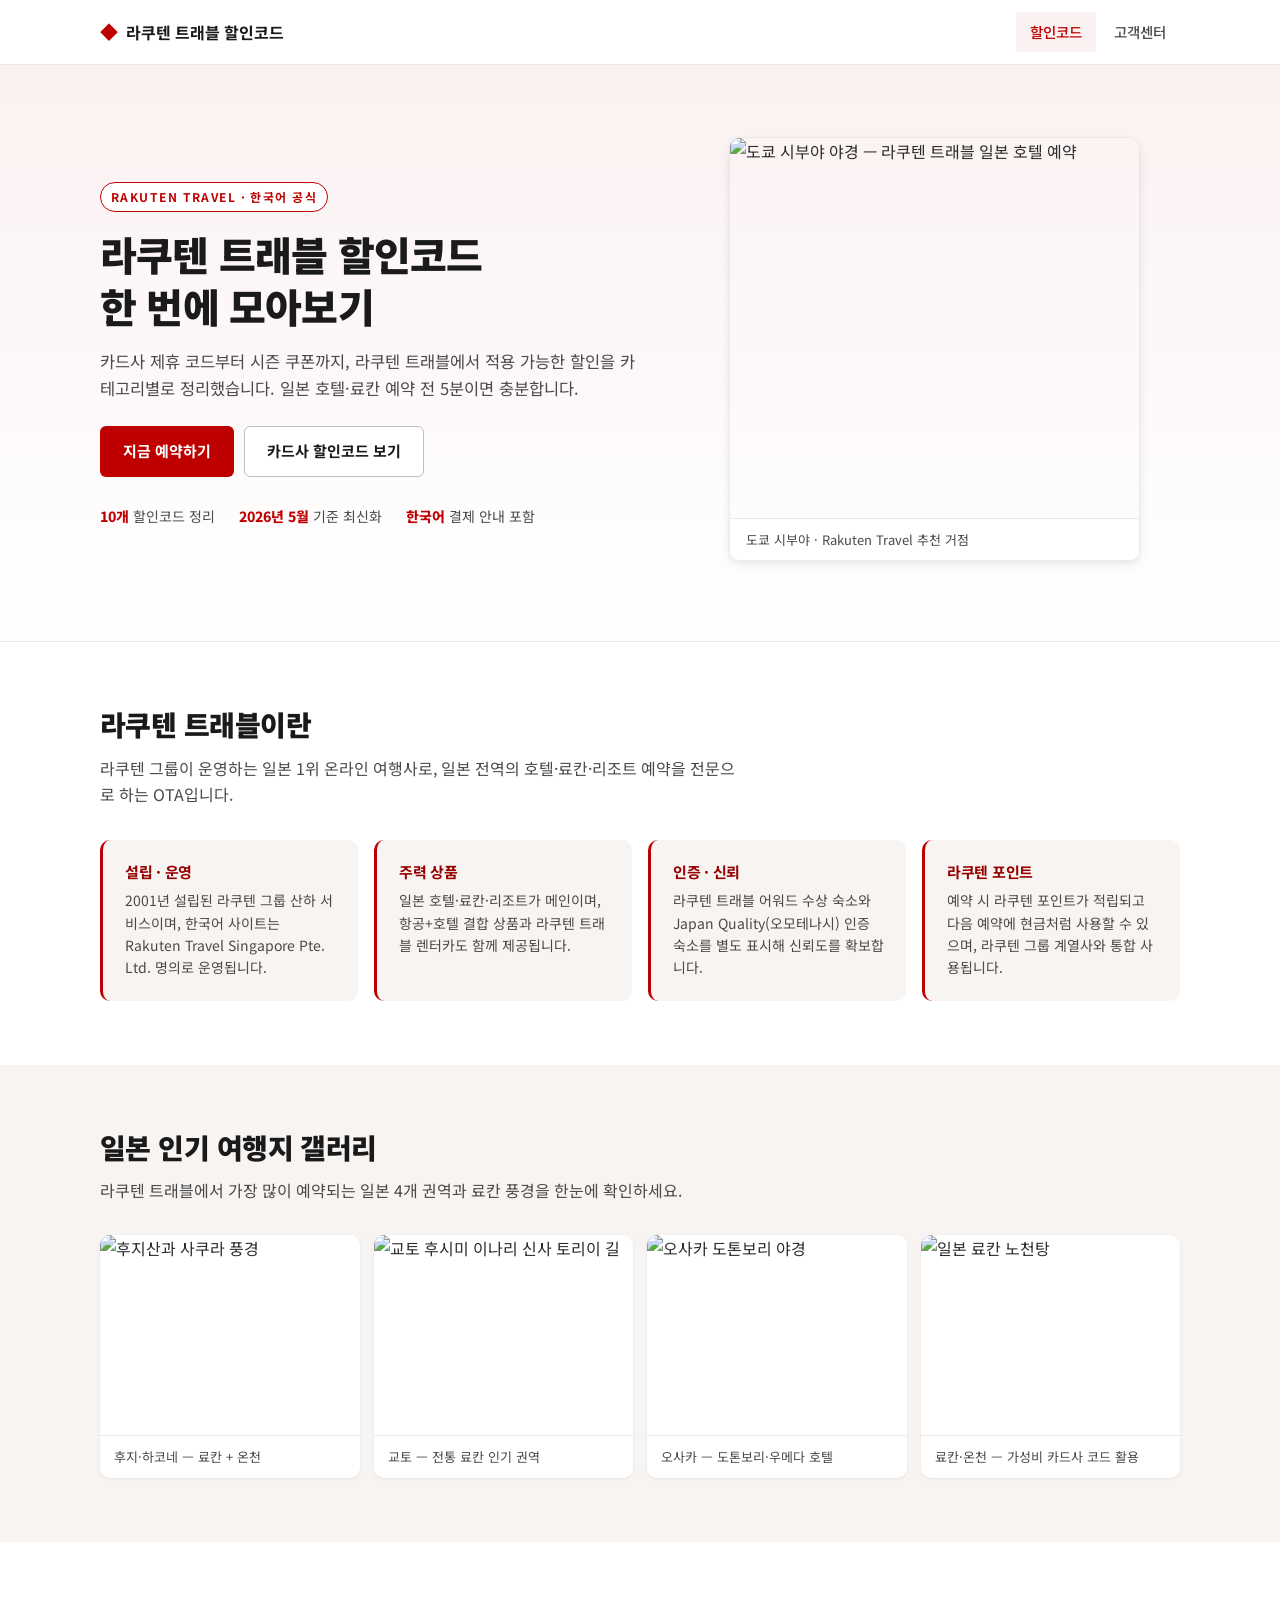
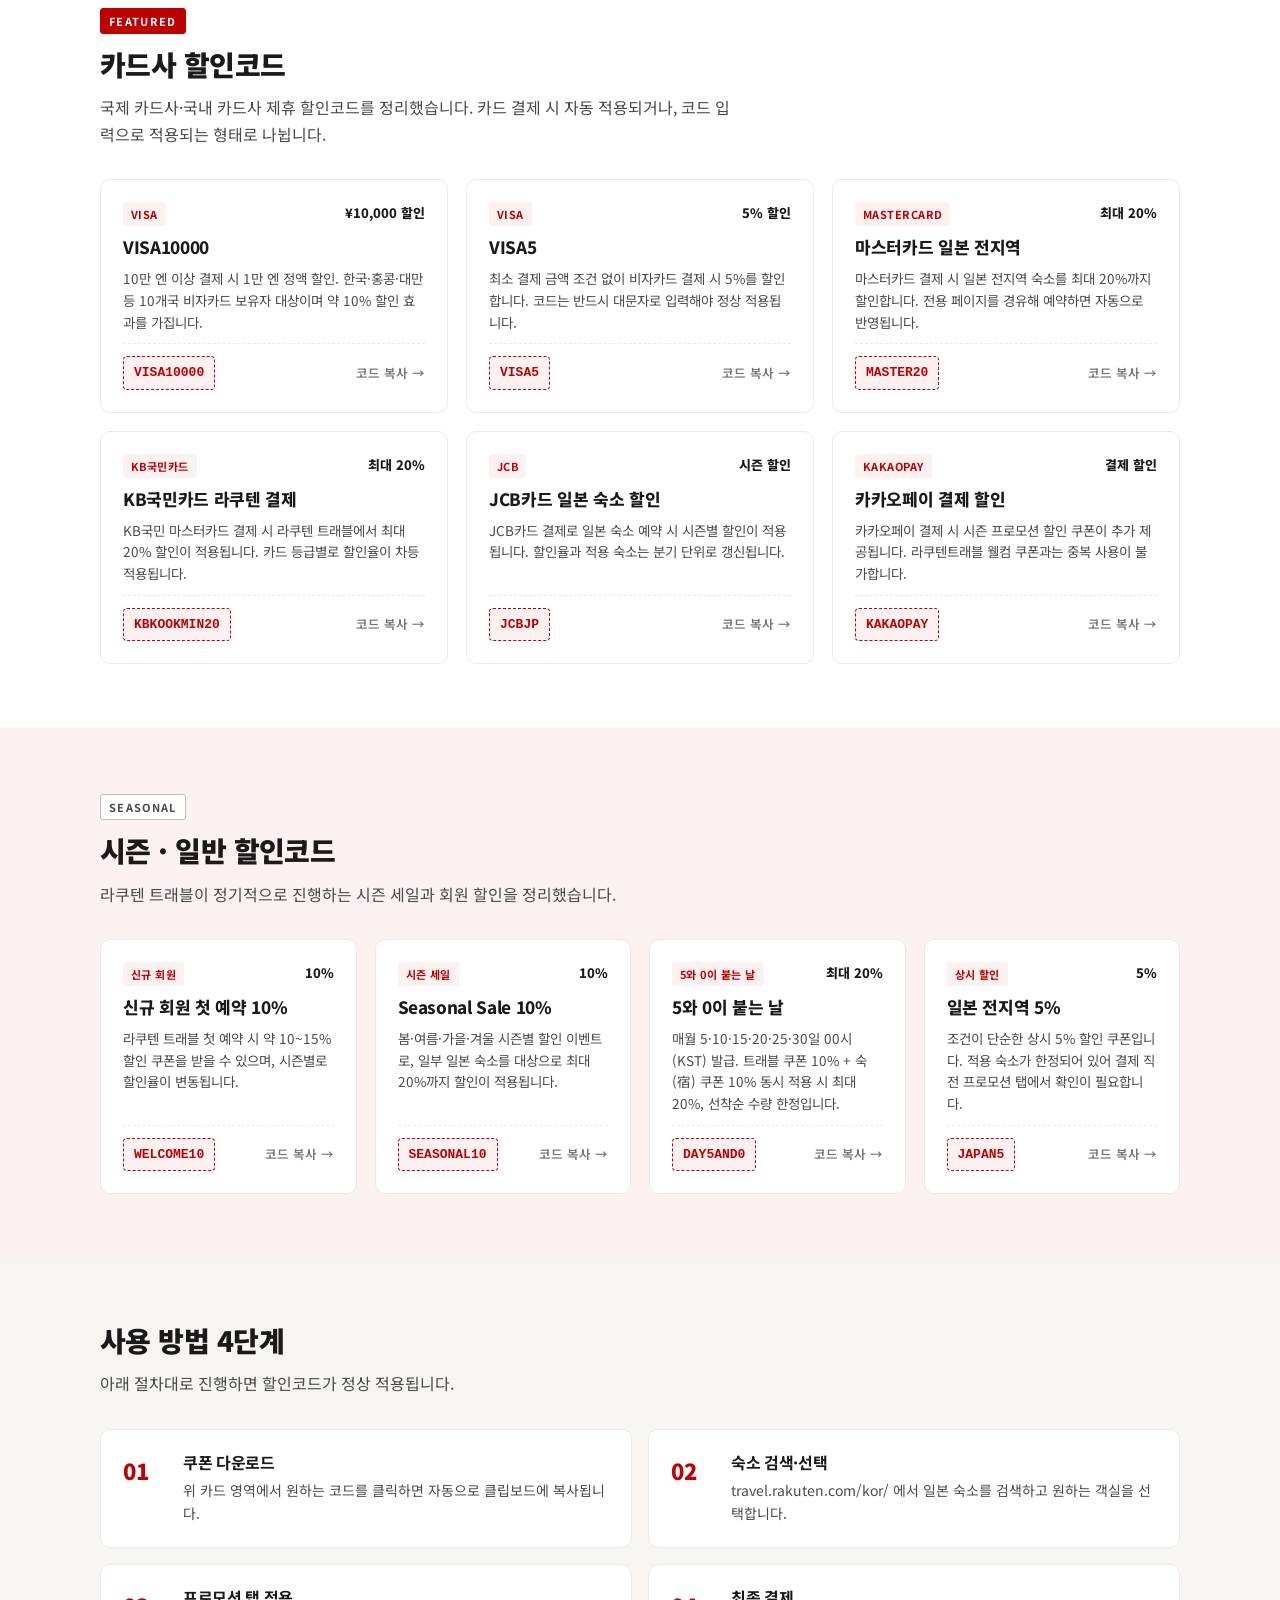
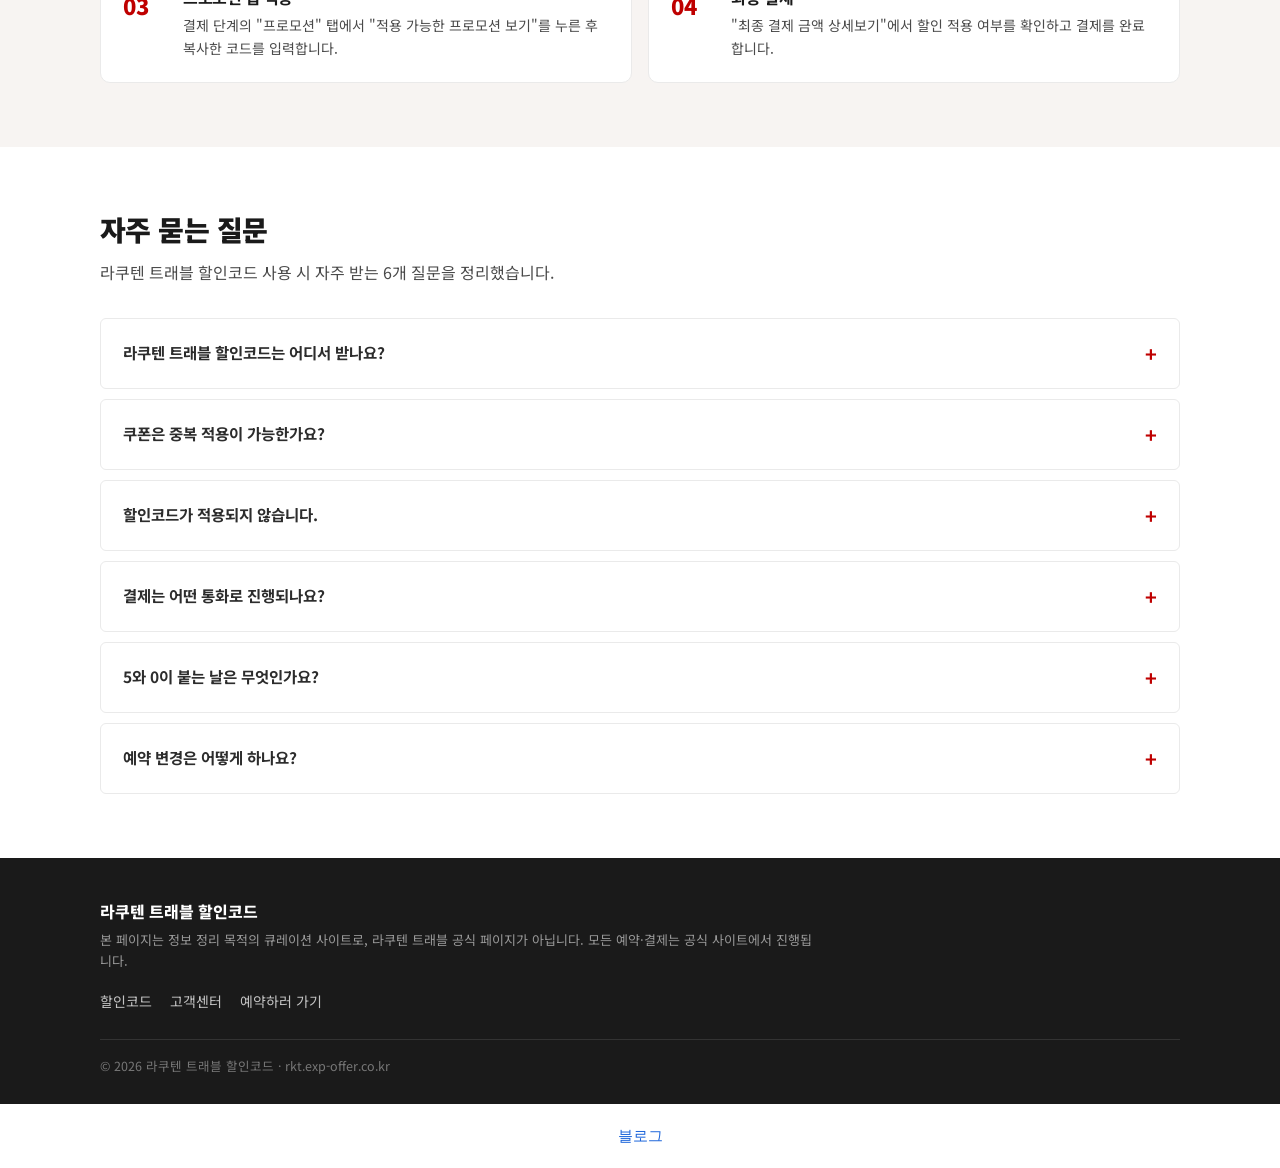
==== commit 71c3e1bb: "블로그 구조 추가" ====
--- a/index.html
+++ b/index.html
@@ -7,6 +7,7 @@
 <meta name="description" content="라쿠텐 트래블 할인코드와 카드사 프로모션 총정리. 비자, 마스터, KB국민, JCB 카드 쿠폰부터 시즌 세일까지 한 페이지에서 확인하세요.">
 <meta name="robots" content="index, follow">
 <meta name="author" content="라쿠텐 트래블 할인코드">
+<meta name="naver-site-verification" content="e47ada8546a51201393aefc7af1393e696d747b9" />
 <link rel="canonical" href="https://rkt.exp-offer.co.kr/">
 
 <meta property="og:site_name" content="라쿠텐 트래블 할인코드">
@@ -442,5 +443,10 @@
 <div class="toast" id="toast" role="status" aria-live="polite">복사됨!</div>
 
 <script src="assets/js/main.js"></script>
+
+<!-- blog-link-added -->
+<div style="text-align:center;padding:20px 16px;font:15px/1.6 Pretendard,system-ui,sans-serif">
+  <a href="/blog/" style="color:#1B64DA;text-decoration:none">블로그</a>
+</div>
 </body>
 </html>
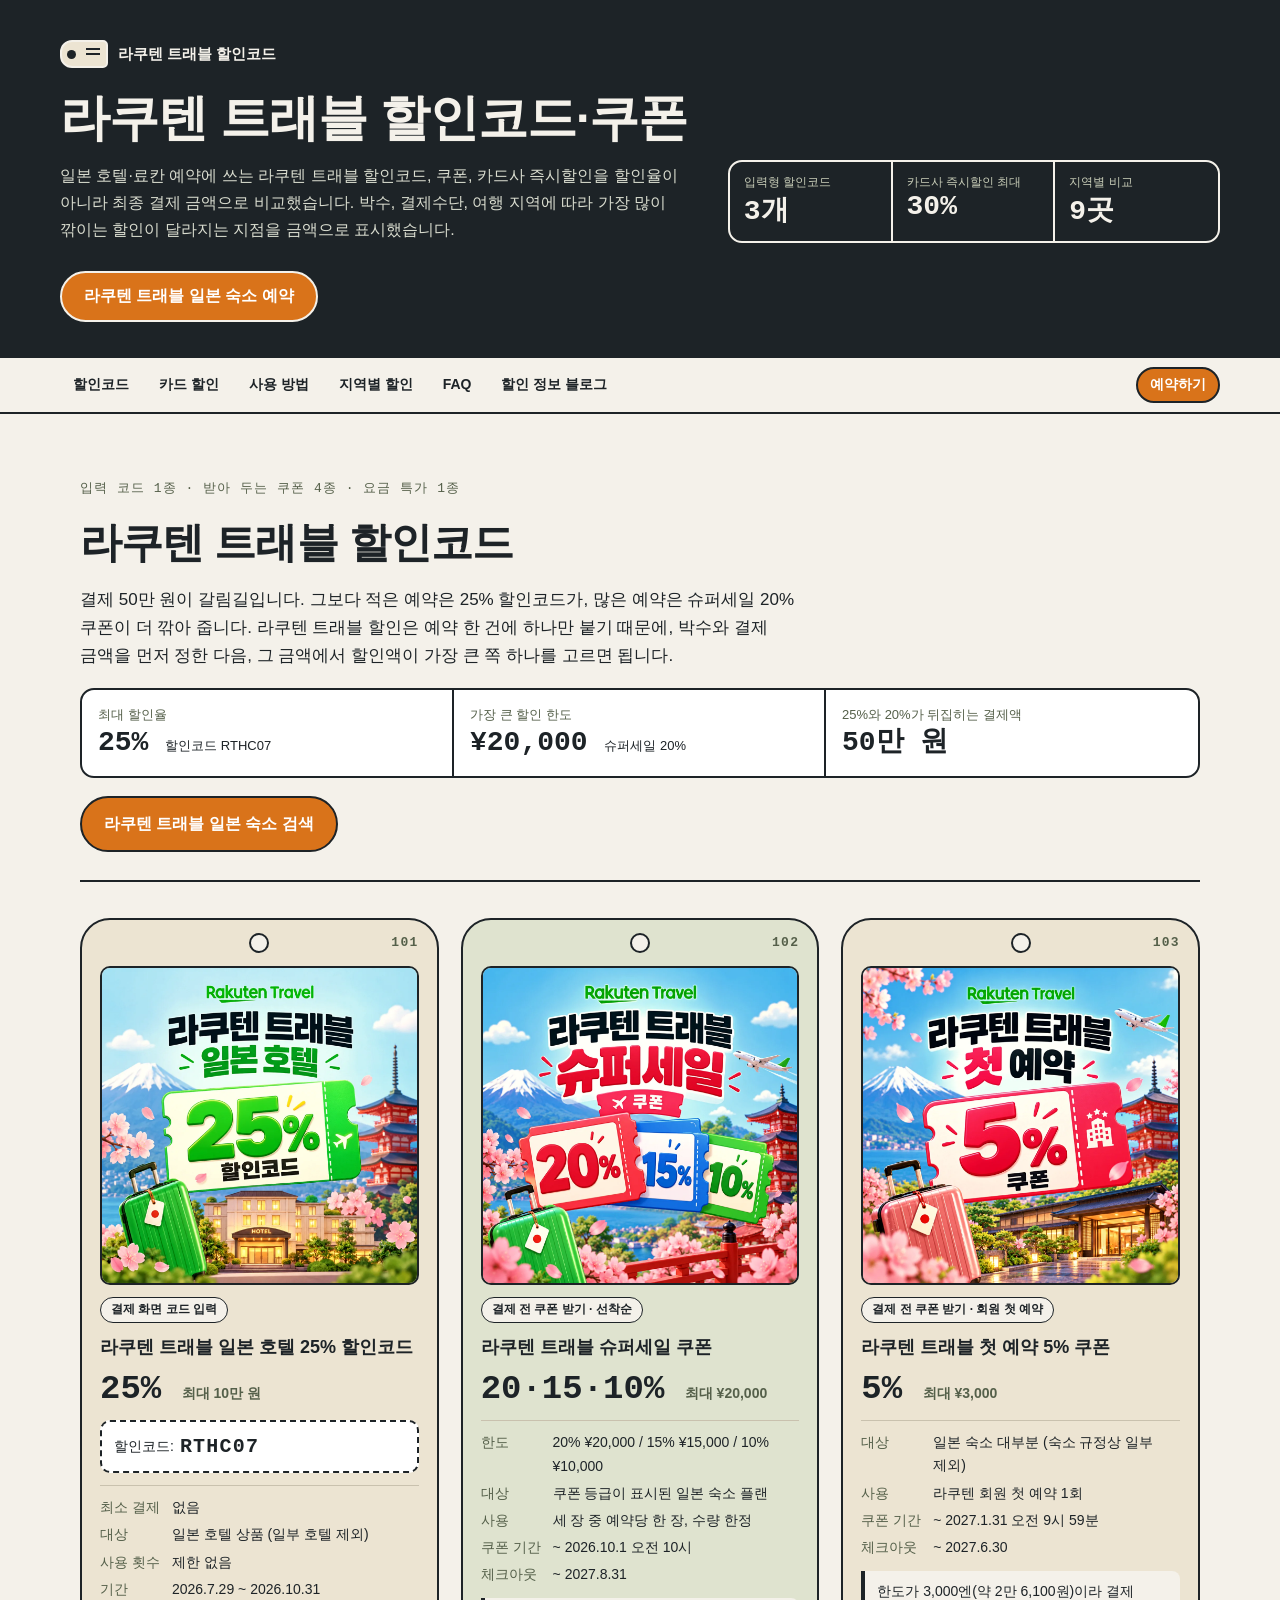
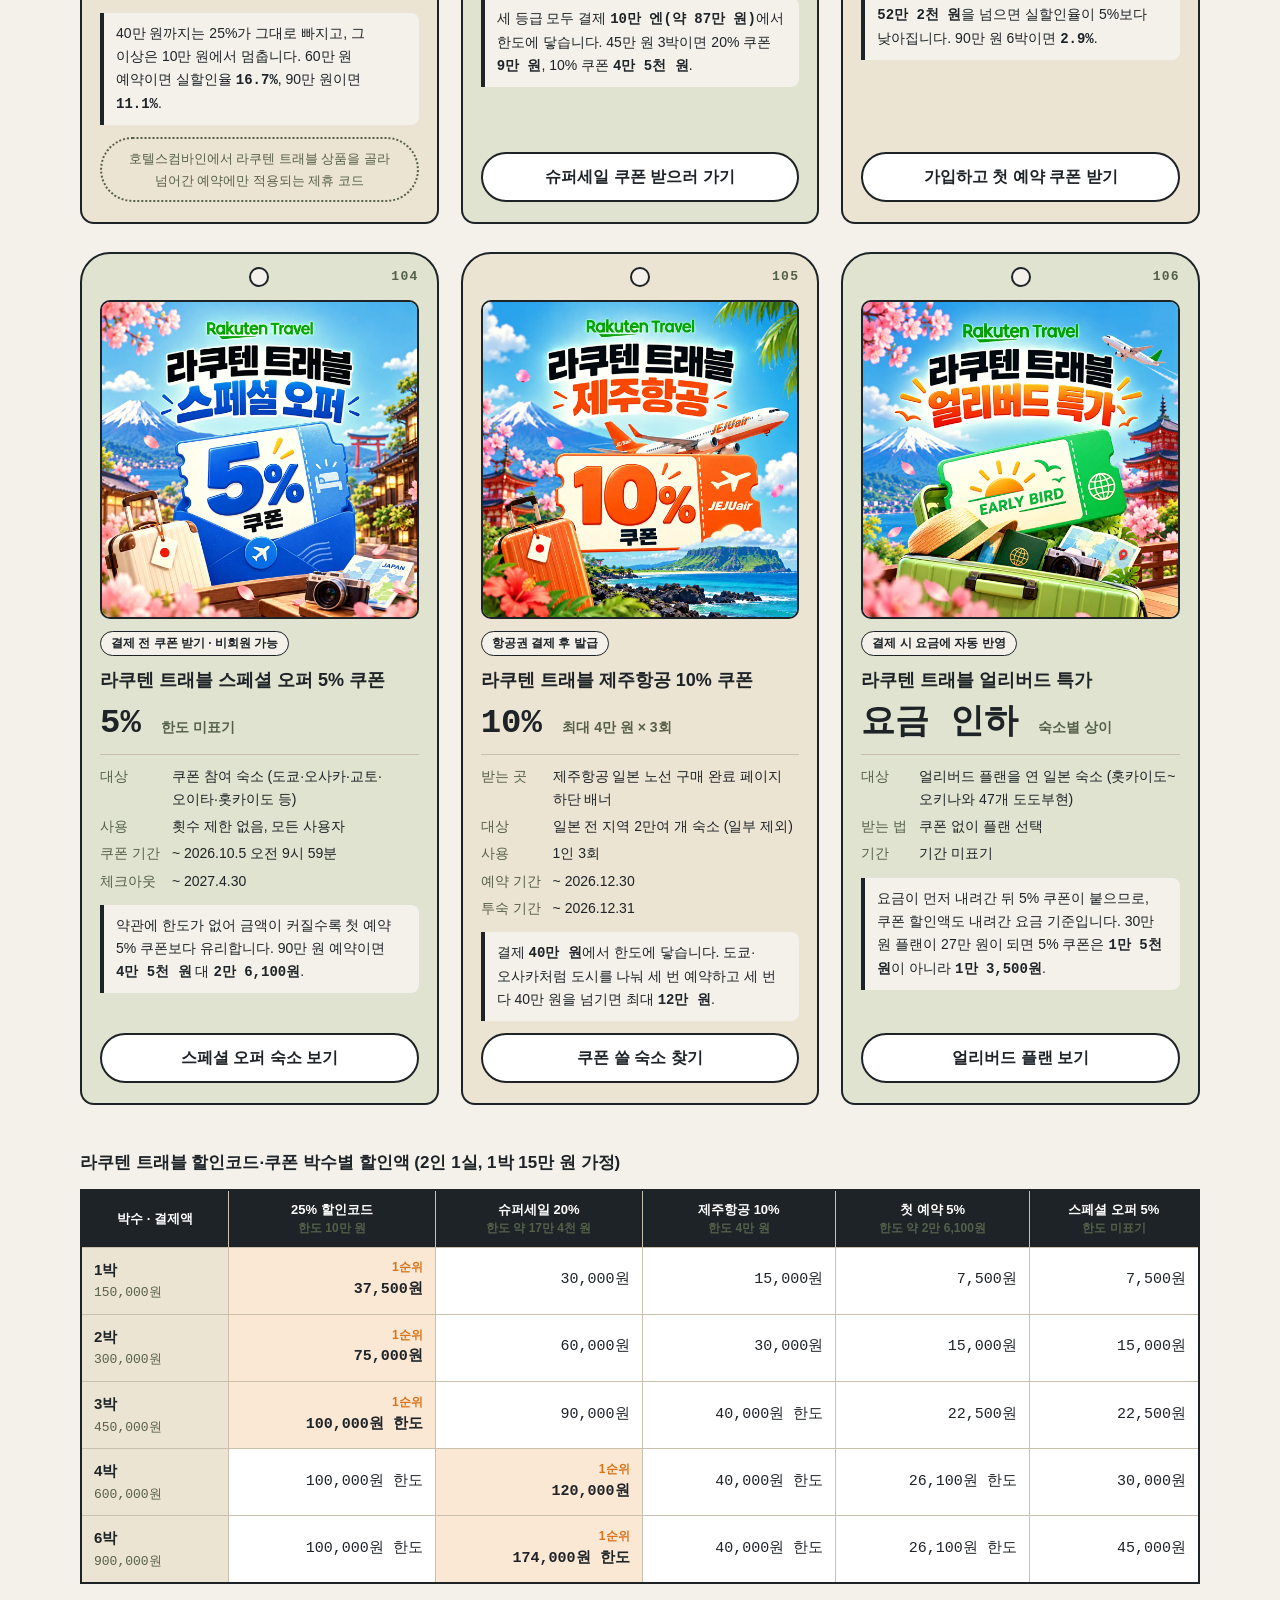
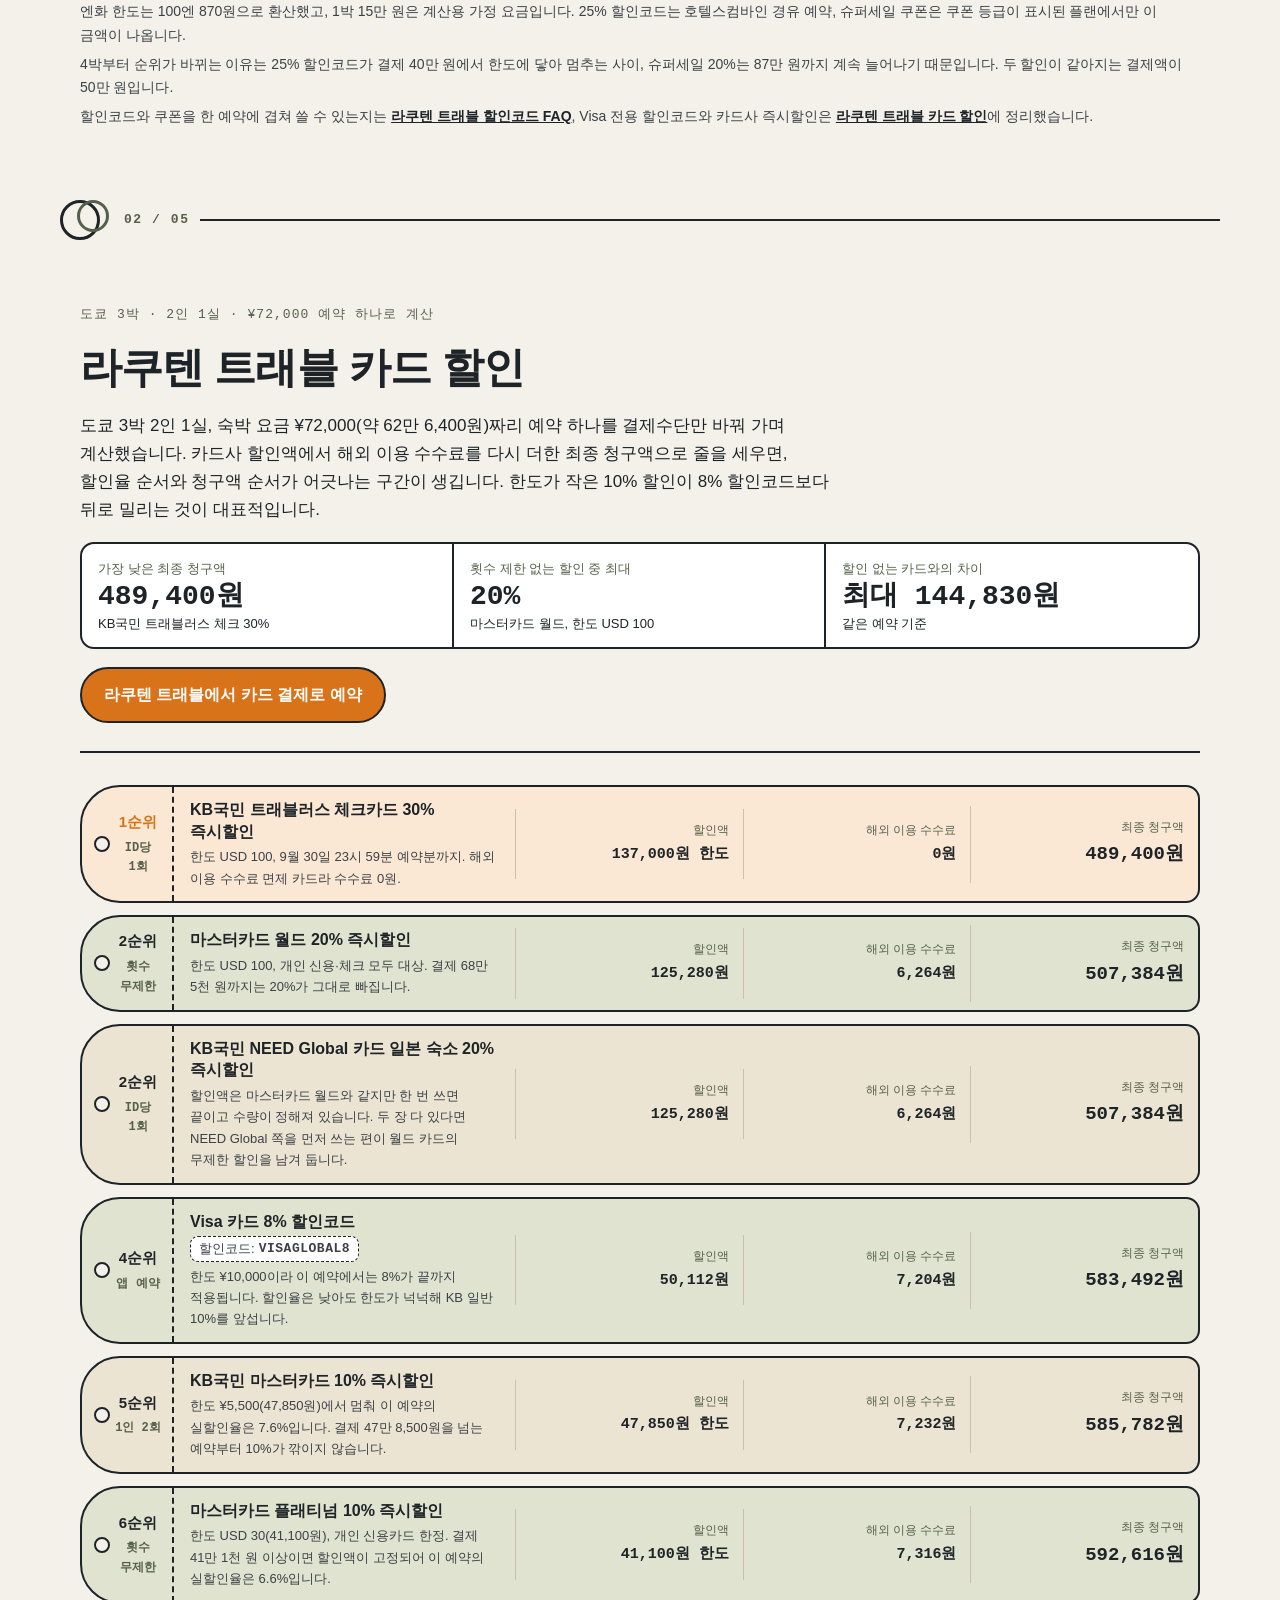
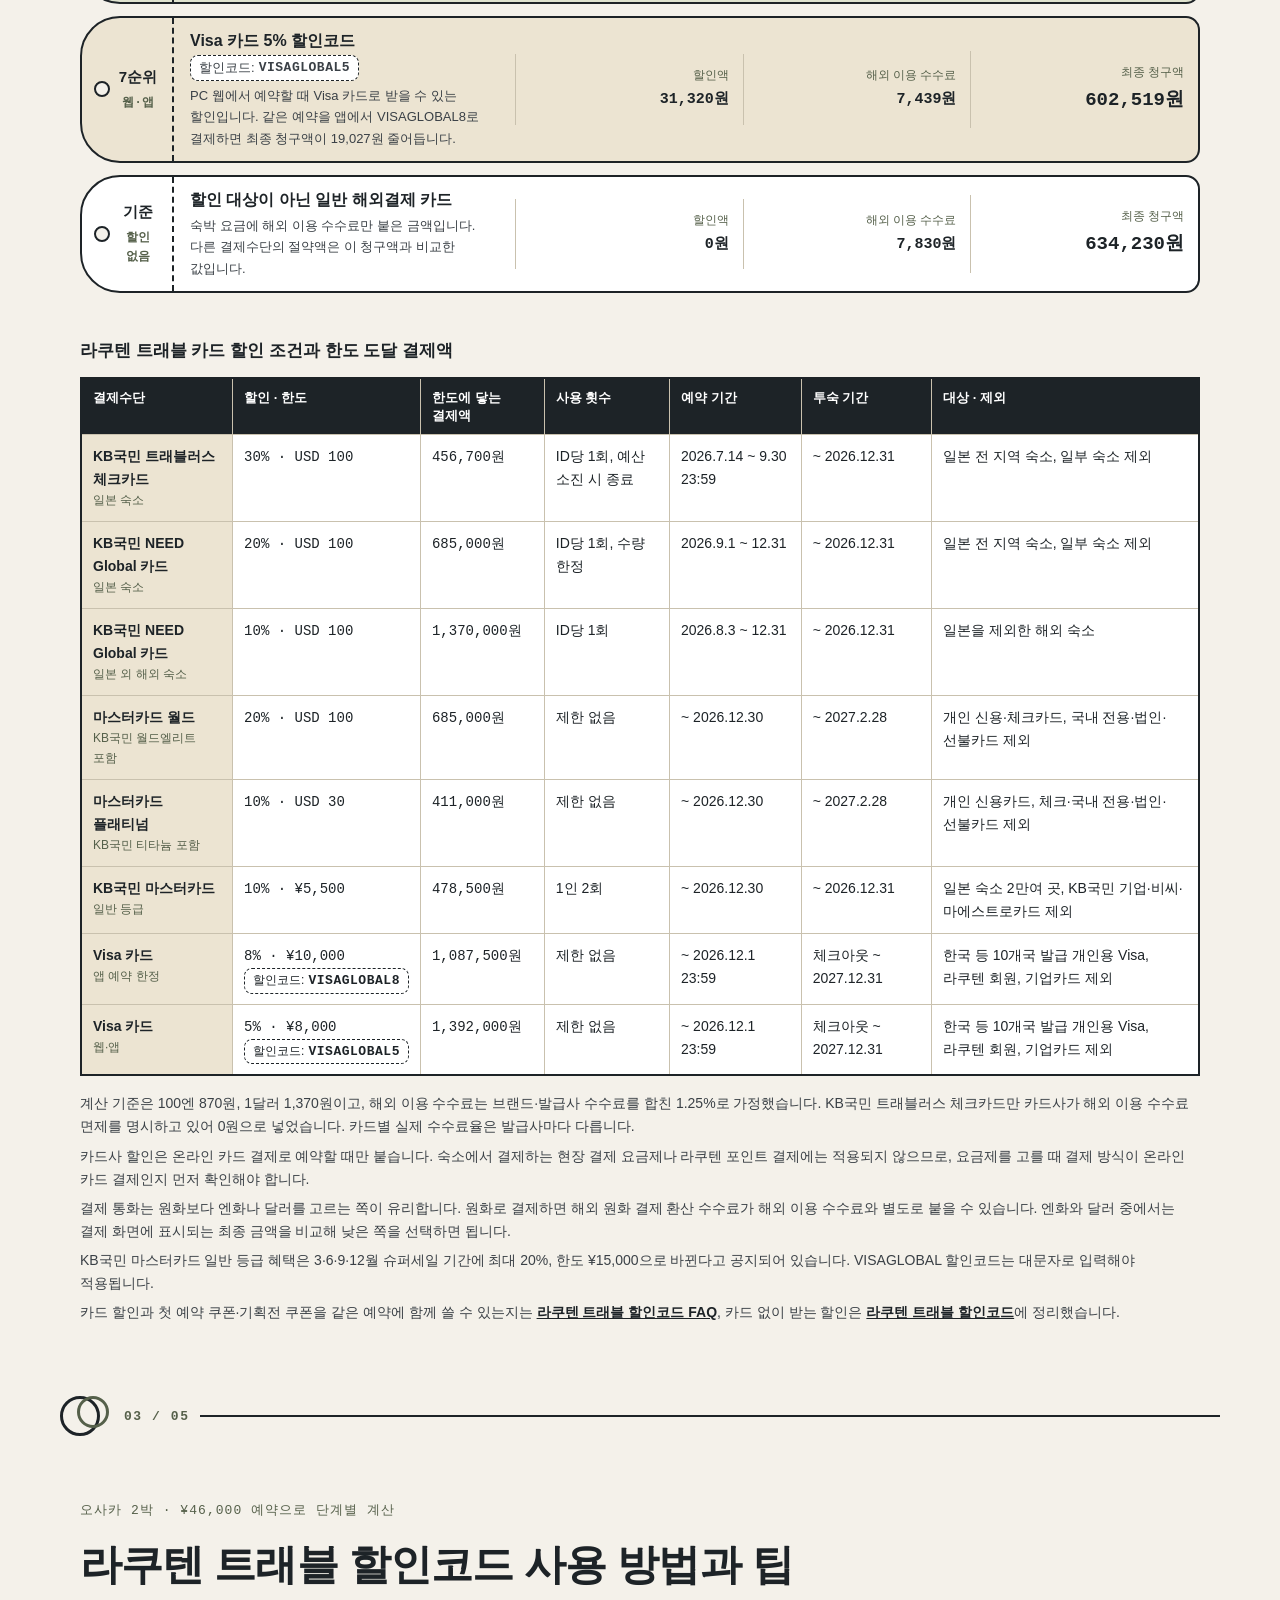
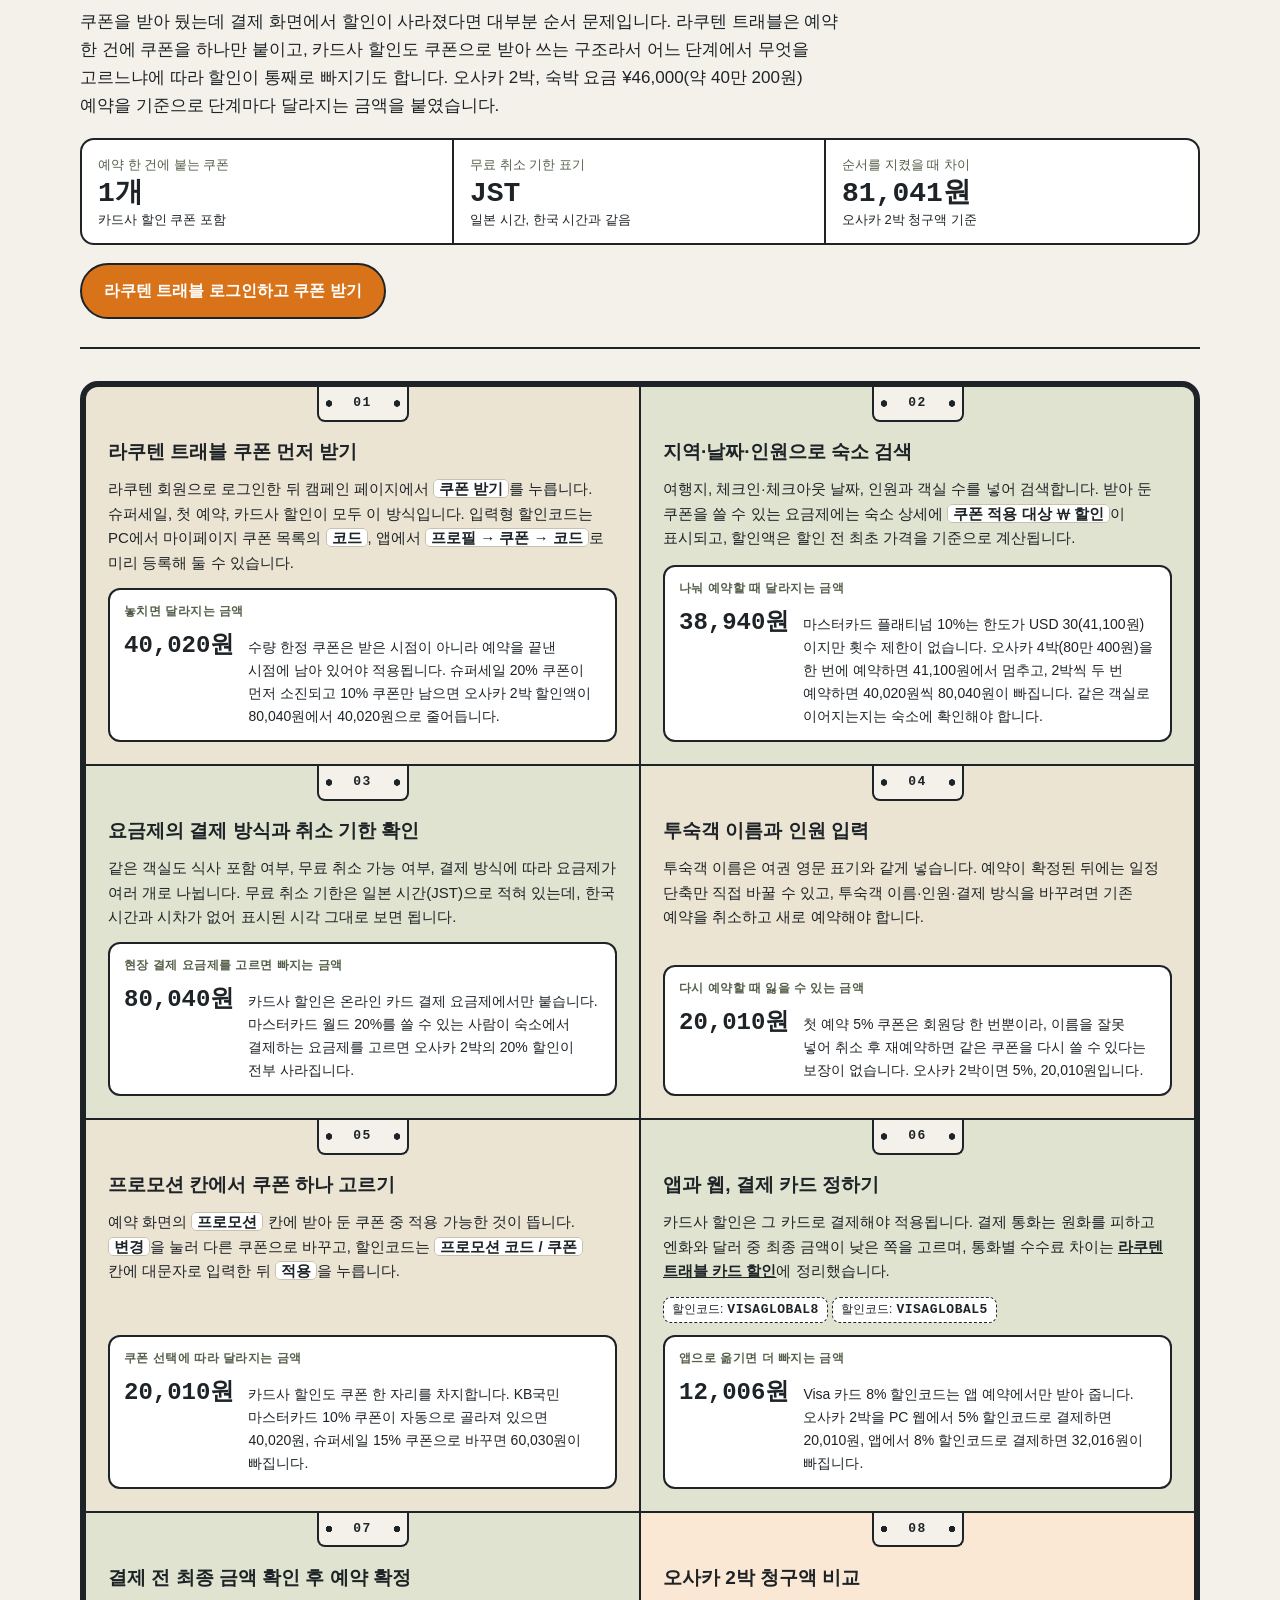
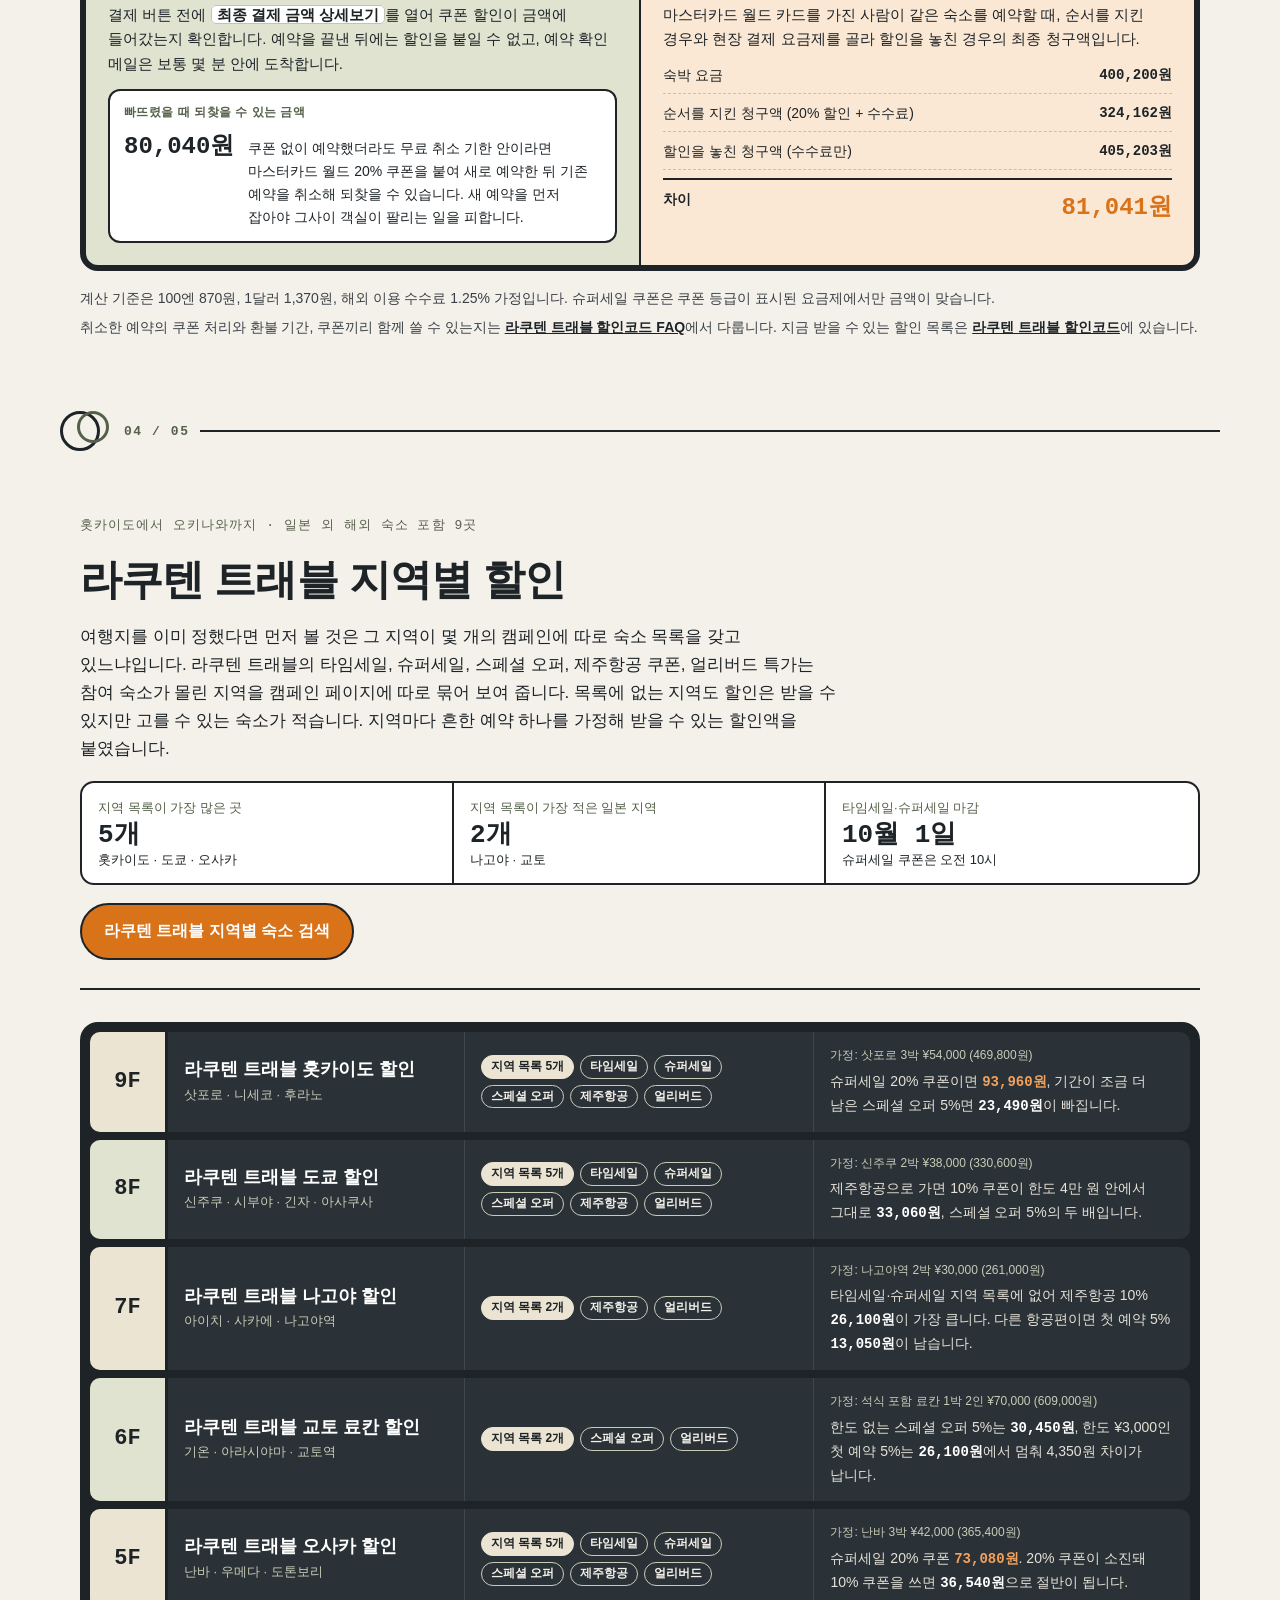
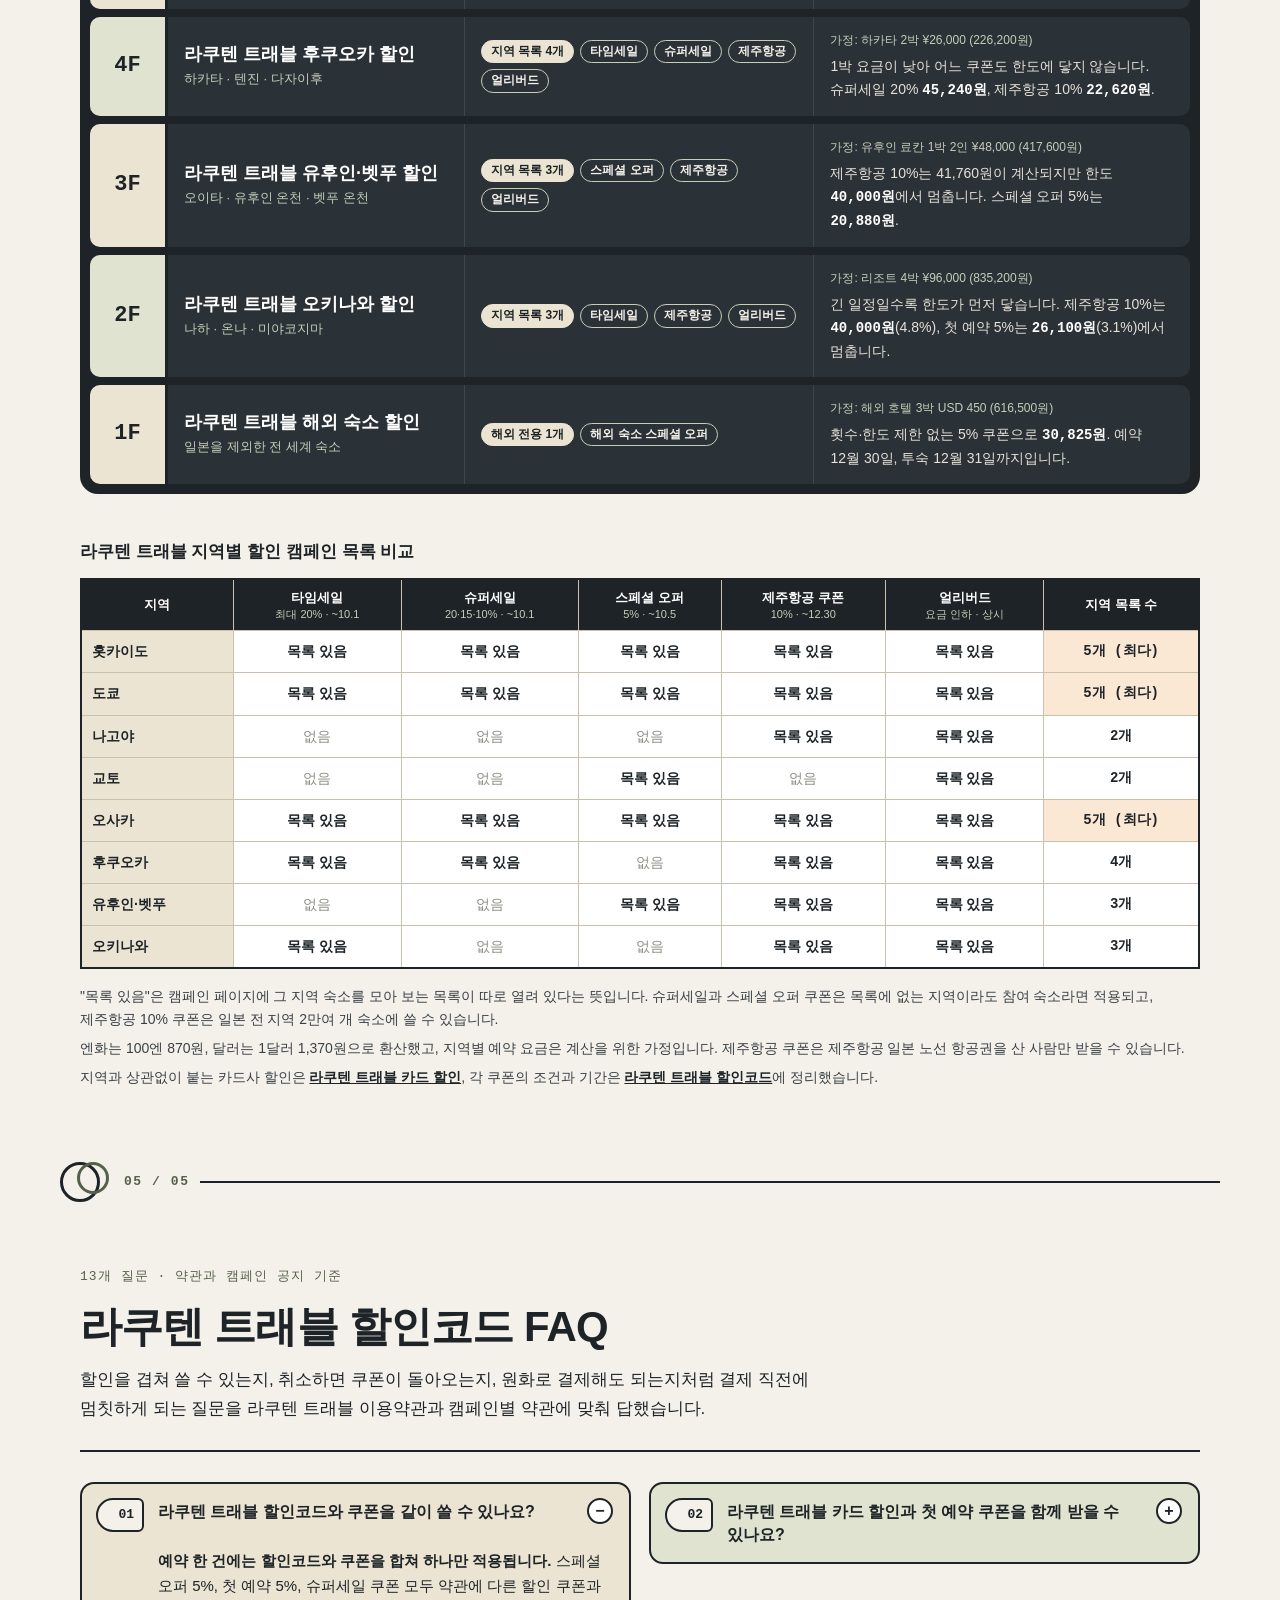
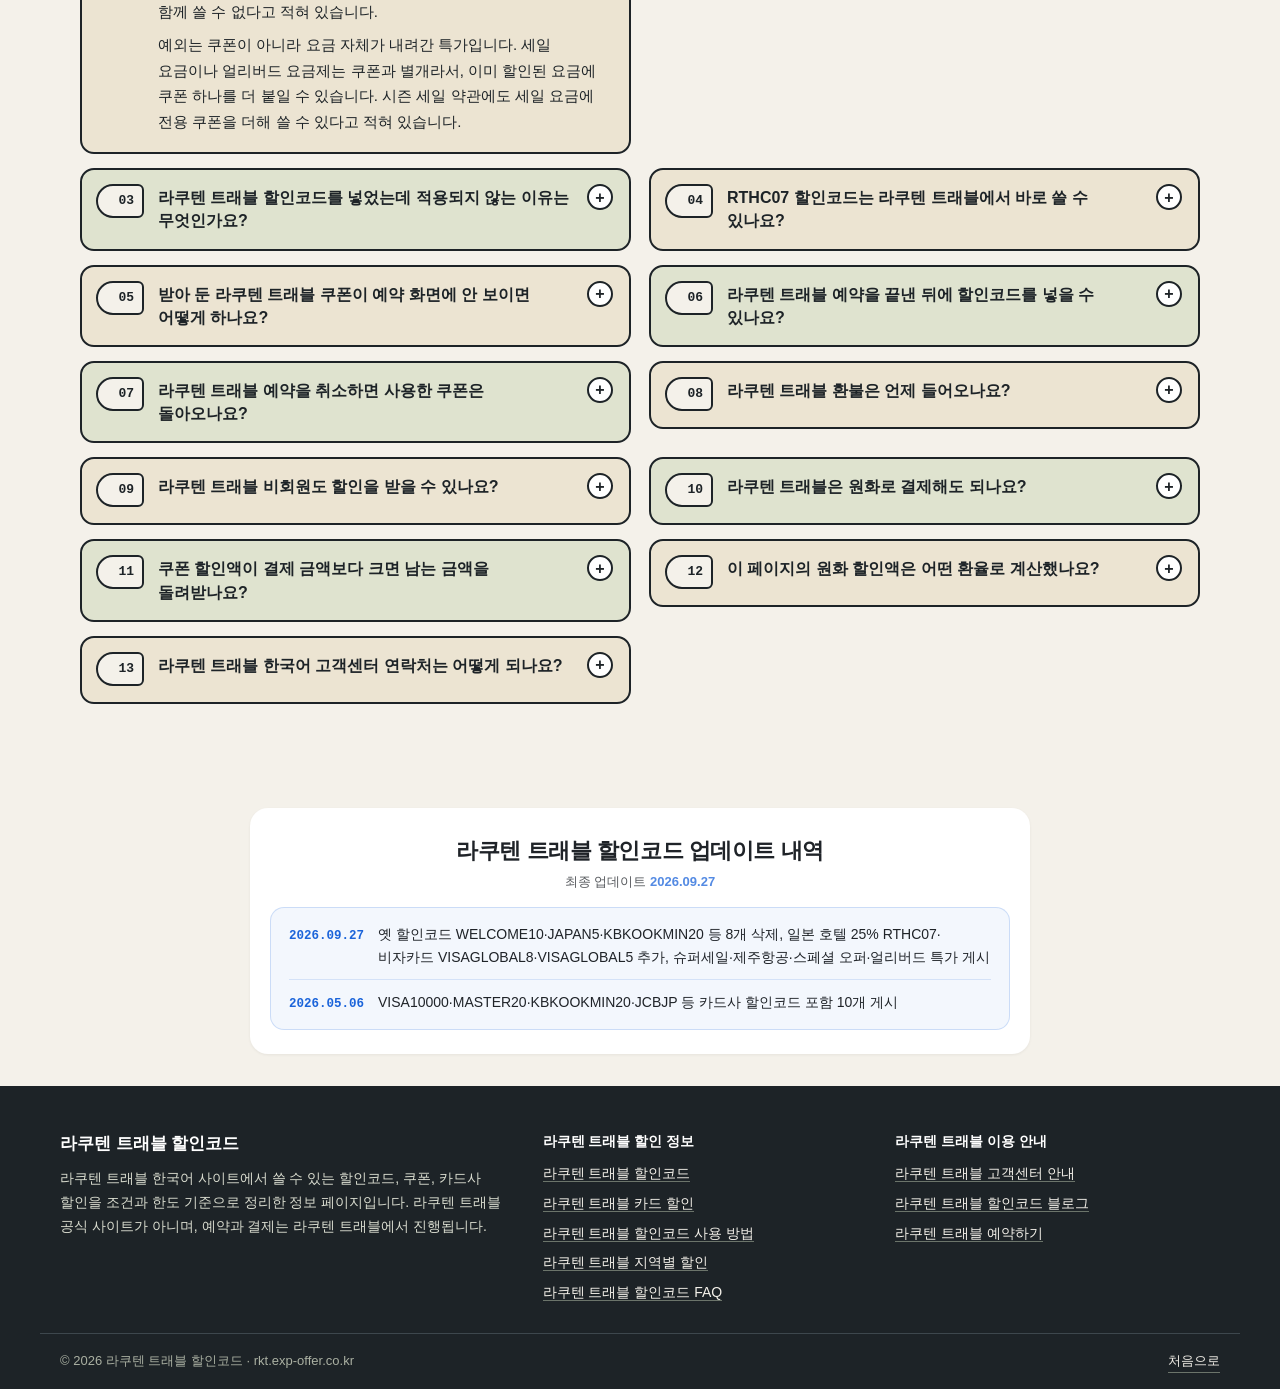
==== commit 4d76fb98: "메인 페이지를 새 디자인으로 교체 · 업데이트 내역 추가 Co-Authored-By: Claude Opus 5.5 (1M context) <noreply@anthropic.com>" ====
--- a/index.html
+++ b/index.html
@@ -1,452 +1,1368 @@
-<!DOCTYPE html>
+<!doctype html>
 <html lang="ko">
 <head>
-<meta charset="UTF-8">
-<meta name="viewport" content="width=device-width, initial-scale=1.0">
+<meta charset="utf-8">
+<meta name="viewport" content="width=device-width, initial-scale=1">
 <title>라쿠텐 트래블 할인코드</title>
 <meta name="description" content="라쿠텐 트래블 할인코드와 카드사 프로모션 총정리. 비자, 마스터, KB국민, JCB 카드 쿠폰부터 시즌 세일까지 한 페이지에서 확인하세요.">
-<meta name="robots" content="index, follow">
-<meta name="author" content="라쿠텐 트래블 할인코드">
-<meta name="naver-site-verification" content="e47ada8546a51201393aefc7af1393e696d747b9" />
+<meta name="naver-site-verification" content="e47ada8546a51201393aefc7af1393e696d747b9">
+<meta name="robots" content="index, follow, max-image-preview:large">
 <link rel="canonical" href="https://rkt.exp-offer.co.kr/">
-
 <meta property="og:site_name" content="라쿠텐 트래블 할인코드">
 <meta property="og:locale" content="ko_KR">
 <meta property="og:type" content="website">
 <meta property="og:title" content="라쿠텐 트래블 할인코드">
-<meta property="og:description" content="라쿠텐 트래블 할인코드와 카드사 프로모션 총정리. 비자, 마스터, KB국민, JCB 카드 쿠폰부터 시즌 세일까지 한 페이지에서.">
+<meta property="og:description" content="라쿠텐 트래블 할인코드와 카드사 프로모션 총정리. 비자, 마스터, KB국민, JCB 카드 쿠폰부터 시즌 세일까지 한 페이지에서 확인하세요.">
 <meta property="og:url" content="https://rkt.exp-offer.co.kr/">
-
+<meta property="og:image" content="https://rkt.exp-offer.co.kr/images/og-image.jpg">
 <meta name="twitter:card" content="summary_large_image">
 <meta name="twitter:title" content="라쿠텐 트래블 할인코드">
-<meta name="twitter:description" content="라쿠텐 트래블 카드사 할인코드 + 시즌 쿠폰 총정리.">
-
-<link rel="preconnect" href="https://fonts.googleapis.com">
-<link rel="preconnect" href="https://fonts.gstatic.com" crossorigin>
-<link href="https://fonts.googleapis.com/css2?family=Noto+Sans+KR:wght@400;500;700;900&display=swap" rel="stylesheet">
-<link rel="stylesheet" href="assets/css/style.css">
-
+<meta name="twitter:description" content="라쿠텐 트래블 할인코드와 카드사 프로모션 총정리. 비자, 마스터, KB국민, JCB 카드 쿠폰부터 시즌 세일까지 한 페이지에서 확인하세요.">
+<meta name="twitter:image" content="https://rkt.exp-offer.co.kr/images/og-image.jpg">
 <script type="application/ld+json">
 {
   "@context": "https://schema.org",
-  "@type": "WebSite",
-  "name": "라쿠텐 트래블 할인코드",
-  "url": "https://rkt.exp-offer.co.kr/",
-  "inLanguage": "ko-KR",
-  "publisher": {
-    "@type": "Organization",
-    "name": "라쿠텐 트래블 할인코드"
-  }
-}
-</script>
-<script type="application/ld+json">
-{
-  "@context": "https://schema.org",
-  "@type": "BreadcrumbList",
-  "itemListElement": [
-    { "@type": "ListItem", "position": 1, "name": "홈", "item": "https://rkt.exp-offer.co.kr/" }
-  ]
-}
-</script>
-<script type="application/ld+json">
-{
-  "@context": "https://schema.org",
-  "@type": "FAQPage",
-  "mainEntity": [
+  "@graph": [
     {
-      "@type": "Question",
-      "name": "라쿠텐 트래블 할인코드는 어디서 받나요?",
-      "acceptedAnswer": {
-        "@type": "Answer",
-        "text": "본 페이지의 카드사·시즌 쿠폰 카드를 클릭하면 코드가 자동으로 복사됩니다. 라쿠텐 트래블 한국어 사이트 결제 단계의 \"프로모션\" 탭에 코드를 붙여넣어 적용합니다."
+      "@type": "Organization",
+      "@id": "https://rkt.exp-offer.co.kr/#organization",
+      "name": "라쿠텐 트래블 할인코드",
+      "url": "https://rkt.exp-offer.co.kr/"
+    },
+    {
+      "@type": "WebSite",
+      "@id": "https://rkt.exp-offer.co.kr/#website",
+      "url": "https://rkt.exp-offer.co.kr/",
+      "name": "라쿠텐 트래블 할인코드",
+      "inLanguage": "ko-KR",
+      "publisher": {
+        "@id": "https://rkt.exp-offer.co.kr/#organization"
       }
     },
     {
-      "@type": "Question",
-      "name": "쿠폰은 중복 적용이 가능한가요?",
-      "acceptedAnswer": {
-        "@type": "Answer",
-        "text": "한 예약당 한 가지 쿠폰만 적용됩니다. 가장 큰 할인 하나만 반영되므로 본인에게 가장 유리한 쿠폰을 선택해야 합니다. 단, 일부 카드 결제 할인은 쿠폰과 별도로 자동 적용될 수 있습니다."
+      "@type": "WebPage",
+      "@id": "https://rkt.exp-offer.co.kr/#webpage",
+      "url": "https://rkt.exp-offer.co.kr/",
+      "name": "라쿠텐 트래블 할인코드",
+      "description": "라쿠텐 트래블 할인코드와 카드사 프로모션 총정리. 비자, 마스터, KB국민, JCB 카드 쿠폰부터 시즌 세일까지 한 페이지에서 확인하세요.",
+      "inLanguage": "ko-KR",
+      "isPartOf": {
+        "@id": "https://rkt.exp-offer.co.kr/#website"
+      },
+      "breadcrumb": {
+        "@id": "https://rkt.exp-offer.co.kr/#breadcrumb"
+      },
+      "mainEntity": {
+        "@id": "https://rkt.exp-offer.co.kr/#itemlist"
+      },
+      "primaryImageOfPage": {
+        "@type": "ImageObject",
+        "url": "https://images.unsplash.com/photo-1492571350019-22de08371fd3?w=1200&h=630&fit=crop"
+      },
+      "datePublished": "2026-05-06T20:26:45+09:00",
+      "dateModified": "2026-09-27T17:46:00+09:00",
+      "publisher": {
+        "@id": "https://rkt.exp-offer.co.kr/#organization"
       }
     },
     {
-      "@type": "Question",
-      "name": "할인코드가 적용되지 않습니다.",
-      "acceptedAnswer": {
-        "@type": "Answer",
-        "text": "한국어 사이트 URL(travel.rakuten.com/kor/)인지, 쿠키 허용 여부, 적용 가능 숙소 여부, 코드 유효 기간을 차례로 확인합니다. 일부 코드는 대문자 입력이 필수입니다."
-      }
+      "@type": "BreadcrumbList",
+      "@id": "https://rkt.exp-offer.co.kr/#breadcrumb",
+      "itemListElement": [
+        {
+          "@type": "ListItem",
+          "position": 1,
+          "name": "라쿠텐 트래블 할인코드",
+          "item": "https://rkt.exp-offer.co.kr/"
+        }
+      ]
     },
     {
-      "@type": "Question",
-      "name": "결제는 어떤 통화로 진행되나요?",
-      "acceptedAnswer": {
-        "@type": "Answer",
-        "text": "기본 결제 통화는 일본 엔화(JPY)이며, 화면의 원화 표기는 참고용입니다. 카드사 원화 결제(DCC)를 선택하면 추가 환전 수수료가 발생할 수 있어 엔화 결제가 권장됩니다."
-      }
-    },
-    {
-      "@type": "Question",
-      "name": "5와 0이 붙는 날은 무엇인가요?",
-      "acceptedAnswer": {
-        "@type": "Answer",
-        "text": "매월 5·10·15·20·25·30일 00시(KST)에 발급되는 한정 쿠폰 이벤트입니다. 트래블 쿠폰 10%와 숙(宿) 쿠폰 10%를 함께 적용하면 최대 20% 할인이 가능하며, 선착순 한정 수량입니다."
-      }
-    },
-    {
-      "@type": "Question",
-      "name": "예약 변경은 어떻게 하나요?",
-      "acceptedAnswer": {
-        "@type": "Answer",
-        "text": "라쿠텐 트래블은 일정 단축만 직접 지원합니다. 투숙객 이름, 인원, 결제 수단 등의 변경은 기존 예약 취소 후 재예약이 필요합니다."
-      }
+      "@type": "ItemList",
+      "@id": "https://rkt.exp-offer.co.kr/#itemlist",
+      "name": "라쿠텐 트래블 할인코드",
+      "numberOfItems": 6,
+      "itemListElement": [
+        {
+          "@type": "ListItem",
+          "position": 1,
+          "name": "라쿠텐 트래블 일본 호텔 25% 할인코드",
+          "description": "RTHC07, 최대 10만 원",
+          "url": "https://rkt.exp-offer.co.kr/#codes-rthc07"
+        },
+        {
+          "@type": "ListItem",
+          "position": 2,
+          "name": "라쿠텐 트래블 슈퍼세일 쿠폰",
+          "description": "20·15·10%, 최대 ¥20,000",
+          "url": "https://rkt.exp-offer.co.kr/#codes-supersale"
+        },
+        {
+          "@type": "ListItem",
+          "position": 3,
+          "name": "라쿠텐 트래블 첫 예약 5% 쿠폰",
+          "description": "회원 첫 예약, 최대 ¥3,000",
+          "url": "https://rkt.exp-offer.co.kr/#codes-welcome"
+        },
+        {
+          "@type": "ListItem",
+          "position": 4,
+          "name": "라쿠텐 트래블 스페셜 오퍼 5% 쿠폰",
+          "description": "횟수 제한 없음",
+          "url": "https://rkt.exp-offer.co.kr/#codes-special"
+        },
+        {
+          "@type": "ListItem",
+          "position": 5,
+          "name": "라쿠텐 트래블 제주항공 10% 쿠폰",
+          "description": "최대 4만 원, 1인 3회",
+          "url": "https://rkt.exp-offer.co.kr/#codes-jejuair"
+        },
+        {
+          "@type": "ListItem",
+          "position": 6,
+          "name": "라쿠텐 트래블 얼리버드 특가",
+          "description": "얼리버드 요금제 요금 인하",
+          "url": "https://rkt.exp-offer.co.kr/#codes-earlybird"
+        }
+      ]
     }
   ]
 }
 </script>
+<style>
+:root{--bg:#f4f1ea;--ink:#1d2327;--olive:#dfe3cf;--sand:#ece4d2;--sub:#55604a;--amber:#d9731a;--line:#c9c1ae}
+html{scroll-behavior:smooth;-webkit-text-size-adjust:100%}
+body{margin:0;background:var(--bg);color:var(--ink);font-family:-apple-system,BlinkMacSystemFont,"Apple SD Gothic Neo","Pretendard","Noto Sans KR",sans-serif;overflow-x:hidden}
+.rx-skip{position:absolute;left:12px;top:-60px;z-index:50;background:var(--ink);color:#fff;padding:8px 14px;border-radius:8px;text-decoration:none;font-weight:700}
+.rx-skip:focus{top:12px}
+.rx-top{background:var(--ink);color:#f4f1ea;word-break:keep-all}
+.rx-top :where(h1,p,dl,dd,dt){margin:0}
+.rx-in{max-width:1160px;margin:0 auto;padding:40px 20px 36px;display:grid;grid-template-columns:minmax(0,1.3fr) minmax(0,1fr);gap:28px;align-items:end}
+.rx-brand{display:inline-flex;align-items:center;gap:10px;font-weight:800;font-size:15px;color:#f4f1ea;text-decoration:none}
+.rx-fob{position:relative;display:inline-block;width:44px;height:24px;background:var(--sand);border:2px solid #f4f1ea;border-radius:12px 5px 5px 12px}
+.rx-fob::before{content:"";position:absolute;left:5px;top:50%;width:9px;height:9px;margin-top:-4.5px;border-radius:50%;background:var(--ink)}
+.rx-fob::after{content:"";position:absolute;right:6px;top:6px;width:14px;height:2px;background:var(--ink);box-shadow:0 5px 0 var(--ink)}
+.rx-top h1{margin-top:18px;font-size:clamp(30px,4.8vw,50px);line-height:1.15;letter-spacing:-.02em;font-weight:800}
+.rx-desc{margin-top:14px;font-size:16px;line-height:1.7;color:#d9dccf;max-width:620px}
+.rx-nums{display:grid;grid-template-columns:repeat(3,minmax(0,1fr));border:2px solid #f4f1ea;border-radius:14px;overflow:hidden}
+.rx-nums div{padding:12px 14px;border-right:2px solid #f4f1ea}
+.rx-nums div:last-child{border-right:0}
+.rx-nums dt{font-size:12px;color:#c8cdb8}
+.rx-nums dd{font-family:ui-monospace,SFMono-Regular,Menlo,Consolas,monospace;font-size:clamp(20px,2.6vw,28px);font-weight:800}
+.rx-go{grid-column:1 / -1;justify-self:start;display:inline-block;background:var(--amber);color:#fff;text-decoration:none;font-weight:700;padding:13px 22px;border-radius:999px;border:2px solid #f4f1ea}
+.rx-go:hover,.rx-go:focus-visible{background:#f4f1ea;color:var(--ink)}
+.rx-nav{position:sticky;top:0;z-index:40;background:var(--bg);border-bottom:2px solid var(--ink)}
+.rx-nav-in{max-width:1160px;margin:0 auto;padding:0 20px;display:flex;align-items:center;gap:6px;overflow-x:auto;scrollbar-width:none;-ms-overflow-style:none}
+.rx-nav-in::-webkit-scrollbar{display:none}
+.rx-nav ul{display:flex;gap:4px;list-style:none;margin:0;padding:10px 0}
+.rx-nav a{display:block;white-space:nowrap;text-decoration:none;color:var(--ink);font-weight:700;font-size:14px;padding:7px 12px;border-radius:999px;border:1.5px solid transparent}
+.rx-nav ul a:hover,.rx-nav ul a:focus-visible{border-color:var(--ink);background:#fff}
+.rx-nav .rx-nav-go{margin-left:auto;background:var(--amber);color:#fff;border:2px solid var(--ink)}
+.rx-sep{max-width:1160px;margin:0 auto;padding:0 20px;display:flex;align-items:center;gap:10px}
+.rx-sep::after{content:"";order:3;flex:1;height:2px;background:var(--ink)}
+.rx-ring{position:relative;width:34px;height:34px;flex:none;border:3px solid var(--ink);border-radius:50%}
+.rx-ring::after{content:"";position:absolute;left:14px;top:-3px;width:26px;height:26px;border:3px solid var(--sub);border-radius:50%}
+.rx-sep::before{content:attr(data-n);order:2;margin-left:14px;font-family:ui-monospace,SFMono-Regular,Menlo,Consolas,monospace;font-size:13px;font-weight:800;letter-spacing:.12em;color:var(--sub)}
+.rx-foot{background:var(--ink);color:#d9dccf;word-break:keep-all;font-size:14px;line-height:1.7}
+.rx-foot :where(p,ul){margin:0;padding:0}
+.rx-foot ul{list-style:none;display:grid;gap:6px}
+.rx-foot-in{max-width:1160px;margin:0 auto;padding:44px 20px 28px;display:grid;grid-template-columns:minmax(0,1.4fr) minmax(0,1fr) minmax(0,1fr);gap:28px}
+.rx-foot-name{font-weight:800;font-size:17px;color:#fff;margin-bottom:8px}
+.rx-foot-col{font-weight:800;color:#fff;margin-bottom:8px}
+.rx-foot a{color:#f4f1ea;text-decoration:none;border-bottom:1px solid #6b746a}
+.rx-foot a:hover,.rx-foot a:focus-visible{border-bottom-color:#f4f1ea}
+.rx-foot-bot{max-width:1160px;margin:0 auto;padding:16px 20px 32px;border-top:1px solid #3d474d;display:flex;flex-wrap:wrap;justify-content:space-between;gap:10px;font-size:13px;color:#aab0a2}
+@media (max-width:860px){
+.rx-in{grid-template-columns:1fr;padding:30px 16px 28px}
+.rx-foot-in{grid-template-columns:1fr 1fr}
+.rx-foot-about{grid-column:1 / -1}
+}
+@media (max-width:520px){
+.rx-nums{grid-template-columns:1fr}
+.rx-nums div{border-right:0;border-bottom:2px solid #f4f1ea}
+.rx-nums div:last-child{border-bottom:0}
+.rx-nav-in{padding:0 12px}
+.rx-foot-in{grid-template-columns:1fr;padding:36px 16px 24px}
+.rx-sep{padding:0 16px}
+.rx-foot-bot{padding:14px 16px 28px}
+}
+.rc{--bg:#f4f1ea;--ink:#1d2327;--olive:#dfe3cf;--sand:#ece4d2;--sub:#55604a;--amber:#d9731a;--line:#c9c1ae;background:var(--bg);color:var(--ink);font-family:-apple-system,BlinkMacSystemFont,"Apple SD Gothic Neo","Pretendard","Noto Sans KR",sans-serif;line-height:1.65;word-break:keep-all;scroll-margin-top:72px}
+.rc :where(h2,h3,p,ol,ul,dl,dd,dt,figure,table,caption){margin:0;padding:0}
+.rc :where(ol,ul){list-style:none}
+.rc *,.rc *::before,.rc *::after{box-sizing:border-box}
+.rc-wrap{max-width:1160px;margin:0 auto;padding:64px 20px 72px}
+.rc-head{display:grid;gap:18px;grid-template-columns:1fr;border-bottom:2px solid var(--ink);padding-bottom:28px;margin-bottom:36px}
+.rc-kicker{font-family:ui-monospace,SFMono-Regular,Menlo,Consolas,monospace;font-size:13px;letter-spacing:.08em;color:var(--sub)}
+.rc-head h2{font-size:clamp(28px,4.2vw,42px);line-height:1.2;letter-spacing:-.02em;font-weight:800}
+.rc-lead{font-size:17px;max-width:720px}
+.rc-stats{display:grid;grid-template-columns:repeat(3,minmax(0,1fr));gap:0;border:2px solid var(--ink);border-radius:14px;overflow:hidden;background:#fff}
+.rc-stat{padding:14px 16px;border-right:2px solid var(--ink)}
+.rc-stat:last-child{border-right:0}
+.rc-stat dt{font-size:13px;color:var(--sub)}
+.rc-stat dd{font-family:ui-monospace,SFMono-Regular,Menlo,Consolas,monospace;font-size:clamp(20px,2.6vw,28px);font-weight:700;line-height:1.3}
+.rc-stat dd small{font-size:13px;font-weight:500;font-family:-apple-system,BlinkMacSystemFont,"Apple SD Gothic Neo","Pretendard","Noto Sans KR",sans-serif}
+.rc-cta{justify-self:start;display:inline-block;background:var(--amber);color:#fff;text-decoration:none;font-weight:700;padding:13px 22px;border-radius:999px;border:2px solid var(--ink)}
+.rc-cta:hover,.rc-cta:focus-visible{background:var(--ink)}
+.rc-tags{display:grid;grid-template-columns:repeat(3,minmax(0,1fr));gap:28px 22px}
+.rc-tag{position:relative;height:100%;display:flex;flex-direction:column;gap:12px;background:var(--sand);border:2px solid var(--ink);border-radius:30px 30px 14px 14px;padding:46px 18px 20px}
+.rc-tags>li:nth-child(even) .rc-tag{background:var(--olive)}
+.rc-tag::before{content:"";position:absolute;top:13px;left:50%;width:20px;height:20px;margin-left:-10px;border-radius:50%;background:var(--bg);border:2px solid var(--ink)}
+.rc-no::before{content:attr(data-n)}
+.rc-no{position:absolute;top:12px;right:18px;font-family:ui-monospace,SFMono-Regular,Menlo,Consolas,monospace;font-size:13px;font-weight:700;letter-spacing:.1em;color:var(--sub)}
+.rc-img{display:block;width:100%;height:auto;aspect-ratio:1/1;object-fit:cover;border:2px solid var(--ink);border-radius:10px;background:var(--bg);color:transparent;font-size:0}
+.rc-kind{display:inline-block;align-self:flex-start;font-size:12px;font-weight:700;padding:2px 10px;border:1.5px solid var(--ink);border-radius:999px;background:var(--bg)}
+.rc-tag h3{font-size:18px;line-height:1.35;font-weight:800}
+.rc-big{font-family:ui-monospace,SFMono-Regular,Menlo,Consolas,monospace;font-size:34px;font-weight:800;line-height:1.1}
+.rc-big span{font-size:14px;font-weight:600;font-family:-apple-system,BlinkMacSystemFont,"Apple SD Gothic Neo","Pretendard","Noto Sans KR",sans-serif;color:var(--sub)}
+.rc-code{display:flex;flex-wrap:wrap;align-items:center;gap:6px;background:#fff;border:2px dashed var(--ink);border-radius:10px;padding:8px 12px;font-size:14px}
+.rc-code code{font-family:ui-monospace,SFMono-Regular,Menlo,Consolas,monospace;font-size:20px;font-weight:800;letter-spacing:.06em;user-select:all;-webkit-user-select:all;word-break:break-all}
+.rc-dl{display:grid;grid-template-columns:auto 1fr;gap:4px 12px;font-size:14px;border-top:1.5px solid var(--line);padding-top:10px}
+.rc-dl dt{color:var(--sub);white-space:nowrap}
+.rc-calc{font-size:14px;background:var(--bg);border-left:4px solid var(--ink);padding:9px 12px;border-radius:0 8px 8px 0}
+.rc-calc strong{font-family:ui-monospace,SFMono-Regular,Menlo,Consolas,monospace}
+.rc-go{margin-top:auto;display:block;text-align:center;text-decoration:none;color:var(--ink);font-weight:700;border:2px solid var(--ink);border-radius:999px;padding:10px 14px;background:#fff}
+.rc-go:hover,.rc-go:focus-visible{background:var(--ink);color:#fff}
+.rc-route{margin-top:auto;font-size:13px;color:var(--sub);border:2px dotted var(--sub);border-radius:999px;padding:9px 14px;text-align:center}
+.rc-tablewrap{margin-top:44px}
+.rc-table{width:100%;border-collapse:collapse;background:#fff;border:2px solid var(--ink);font-size:15px}
+.rc-table caption{caption-side:top;text-align:left;font-weight:800;font-size:17px;padding:0 0 12px}
+.rc-table th,.rc-table td{border:1px solid var(--line);padding:10px 12px;text-align:right;font-family:ui-monospace,SFMono-Regular,Menlo,Consolas,monospace}
+.rc-table thead th{background:var(--ink);color:#fff;font-family:-apple-system,BlinkMacSystemFont,"Apple SD Gothic Neo","Pretendard","Noto Sans KR",sans-serif;font-size:13px;text-align:center;line-height:1.35}
+.rc-table tbody th{text-align:left;background:var(--sand);font-family:-apple-system,BlinkMacSystemFont,"Apple SD Gothic Neo","Pretendard","Noto Sans KR",sans-serif}
+.rc-table tbody th span{display:block;font-family:ui-monospace,SFMono-Regular,Menlo,Consolas,monospace;font-weight:500;font-size:13px;color:var(--sub)}
+.rc-cap{color:var(--sub);font-size:12px}
+.rc-best{background:#fbe8d4;font-weight:800}
+.rc-best b{display:block;font-size:12px;color:var(--amber);font-family:-apple-system,BlinkMacSystemFont,"Apple SD Gothic Neo","Pretendard","Noto Sans KR",sans-serif}
+.rc-notes{margin-top:16px;display:grid;gap:6px;font-size:14px;color:#3a4046}
+.rc-notes a{color:var(--ink);font-weight:700}
+@media (max-width:1000px){.rc-tags{grid-template-columns:repeat(2,minmax(0,1fr))}}
+@media (max-width:760px){
+.rc-wrap{padding:44px 16px 52px}
+.rc-stats{grid-template-columns:1fr}
+.rc-stat{border-right:0;border-bottom:2px solid var(--ink)}
+.rc-stat:last-child{border-bottom:0}
+.rc-table,.rc-table thead,.rc-table tbody,.rc-table tr,.rc-table th,.rc-table td{display:block;width:100%}
+.rc-table{border:0;background:transparent}
+.rc-table caption{display:block;width:100%}
+.rc-table thead{position:absolute;width:1px;height:1px;overflow:hidden;clip:rect(0 0 0 0);white-space:nowrap}
+.rc-table tbody tr{background:#fff;border:2px solid var(--ink);border-radius:12px;overflow:hidden;margin-bottom:14px}
+.rc-table tbody th{border:0;border-bottom:2px solid var(--ink)}
+.rc-table td{display:flex;justify-content:space-between;gap:12px;border:0;border-bottom:1px solid var(--line);text-align:right}
+.rc-table td:last-child{border-bottom:0}
+.rc-table td::before{content:attr(data-label);font-family:-apple-system,BlinkMacSystemFont,"Apple SD Gothic Neo","Pretendard","Noto Sans KR",sans-serif;font-weight:600;color:var(--sub);text-align:left}
+.rc-best b{display:inline;margin-right:6px}
+}
+@media (max-width:640px){.rc-tags{grid-template-columns:1fr}.rc-img{max-width:250px;margin:0 auto}}
+.rq{--bg:#f4f1ea;--ink:#1d2327;--olive:#dfe3cf;--sand:#ece4d2;--sub:#55604a;--amber:#d9731a;--line:#c9c1ae;background:var(--bg);color:var(--ink);font-family:-apple-system,BlinkMacSystemFont,"Apple SD Gothic Neo","Pretendard","Noto Sans KR",sans-serif;line-height:1.65;word-break:keep-all;scroll-margin-top:72px}
+.rq :where(h2,h3,p,ol,ul,dl,dd,dt,table,caption){margin:0;padding:0}
+.rq :where(ol,ul){list-style:none}
+.rq *,.rq *::before,.rq *::after{box-sizing:border-box}
+.rq-wrap{max-width:1160px;margin:0 auto;padding:64px 20px 72px}
+.rq-head{display:grid;gap:18px;border-bottom:2px solid var(--ink);padding-bottom:28px;margin-bottom:32px}
+.rq-kicker{font-family:ui-monospace,SFMono-Regular,Menlo,Consolas,monospace;font-size:13px;letter-spacing:.08em;color:var(--sub)}
+.rq-head h2{font-size:clamp(28px,4.2vw,42px);line-height:1.2;letter-spacing:-.02em;font-weight:800}
+.rq-lead{font-size:17px;max-width:760px}
+.rq-stats{display:grid;grid-template-columns:repeat(3,minmax(0,1fr));border:2px solid var(--ink);border-radius:14px;overflow:hidden;background:#fff}
+.rq-stat{padding:14px 16px;border-right:2px solid var(--ink)}
+.rq-stat:last-child{border-right:0}
+.rq-stat dt{font-size:13px;color:var(--sub)}
+.rq-stat dd{font-family:ui-monospace,SFMono-Regular,Menlo,Consolas,monospace;font-size:clamp(20px,2.6vw,28px);font-weight:700;line-height:1.3}
+.rq-stat dd small{display:block;font-size:13px;font-weight:500;font-family:-apple-system,BlinkMacSystemFont,"Apple SD Gothic Neo","Pretendard","Noto Sans KR",sans-serif}
+.rq-cta{justify-self:start;display:inline-block;background:var(--amber);color:#fff;text-decoration:none;font-weight:700;padding:13px 22px;border-radius:999px;border:2px solid var(--ink)}
+.rq-cta:hover,.rq-cta:focus-visible{background:var(--ink)}
+.rq-rack{display:grid;gap:12px;counter-reset:rq}
+.rq-row{display:grid;grid-template-columns:92px minmax(0,1.5fr) repeat(3,minmax(0,1fr));align-items:center;gap:0;background:var(--sand);border:2px solid var(--ink);border-radius:40px 14px 14px 40px;overflow:hidden}
+.rq-rack>li:nth-child(even) .rq-row{background:var(--olive)}
+.rq-rank{position:relative;align-self:stretch;display:flex;flex-direction:column;justify-content:center;align-items:center;gap:4px;padding:12px 8px 12px 30px;border-right:2px dashed var(--ink);font-weight:800;font-size:15px;text-align:center}
+.rq-rank::before{content:"";position:absolute;left:12px;top:50%;width:16px;height:16px;margin-top:-8px;border-radius:50%;background:var(--bg);border:2px solid var(--ink)}
+.rq-rank span{font-family:ui-monospace,SFMono-Regular,Menlo,Consolas,monospace;font-size:12px;font-weight:600;color:var(--sub)}
+.rq-name{padding:12px 16px;display:grid;gap:4px}
+.rq-name h3{font-size:16px;line-height:1.35;font-weight:800}
+.rq-name p{font-size:13px;color:#3a4046}
+.rq-chip{display:inline-flex;flex-wrap:nowrap;align-items:center;gap:4px;justify-self:start;background:#fff;border:1.5px dashed var(--ink);border-radius:8px;padding:1px 8px;font-size:12px;white-space:nowrap}
+.rq-chip code{font-family:ui-monospace,SFMono-Regular,Menlo,Consolas,monospace;font-size:13px;font-weight:800;letter-spacing:.04em;user-select:all;-webkit-user-select:all}
+.rq-num{padding:12px 14px;border-left:1px solid var(--line);display:grid;gap:2px;text-align:right}
+.rq-num dt{font-size:12px;color:var(--sub)}
+.rq-num dd{font-family:ui-monospace,SFMono-Regular,Menlo,Consolas,monospace;font-size:15px;font-weight:700}
+.rq-num.rq-total dd{font-size:19px;font-weight:800}
+.rq-top{background:#fbe8d4}
+.rq-top .rq-rank{color:var(--amber)}
+.rq-base{background:#fff}
+.rq-rack>li:nth-child(even) .rq-row.rq-base{background:#fff}
+.rq-tablewrap{margin-top:44px}
+.rq-table{width:100%;border-collapse:collapse;background:#fff;border:2px solid var(--ink);font-size:14px}
+.rq-table caption{caption-side:top;text-align:left;font-weight:800;font-size:17px;padding:0 0 12px}
+.rq-table th,.rq-table td{border:1px solid var(--line);padding:10px 11px;text-align:left;vertical-align:top}
+.rq-table thead th{background:var(--ink);color:#fff;font-size:13px;line-height:1.35}
+.rq-table tbody th{background:var(--sand);font-weight:800}
+.rq-table tbody th span{display:block;font-weight:500;font-size:12px;color:var(--sub)}
+.rq-mono{font-family:ui-monospace,SFMono-Regular,Menlo,Consolas,monospace;white-space:nowrap}
+.rq-notes{margin-top:16px;display:grid;gap:6px;font-size:14px;color:#3a4046}
+.rq-notes a{color:var(--ink);font-weight:700}
+@media (max-width:900px){
+.rq-row{grid-template-columns:84px minmax(0,1fr) minmax(0,1fr)}
+.rq-rank{grid-row:span 2}
+.rq-name{grid-column:2 / 4;border-bottom:1px solid var(--line)}
+.rq-num:nth-of-type(1){border-left:0}
+.rq-num{text-align:left}
+.rq-row .rq-num:last-child{grid-column:2 / 4;border-left:0;border-top:1px solid var(--line)}
+.rq-row{grid-template-rows:auto auto auto}
+.rq-rank{grid-row:1 / 4}
+}
+@media (max-width:760px){
+.rq-wrap{padding:44px 16px 52px}
+.rq-stats{grid-template-columns:1fr}
+.rq-stat{border-right:0;border-bottom:2px solid var(--ink)}
+.rq-stat:last-child{border-bottom:0}
+.rq-table,.rq-table thead,.rq-table tbody,.rq-table tr,.rq-table th,.rq-table td{display:block;width:100%}
+.rq-table{border:0;background:transparent}
+.rq-table caption{display:block;width:100%}
+.rq-table thead{position:absolute;width:1px;height:1px;overflow:hidden;clip:rect(0 0 0 0);white-space:nowrap}
+.rq-table tbody tr{background:#fff;border:2px solid var(--ink);border-radius:12px;overflow:hidden;margin-bottom:14px}
+.rq-table tbody th{border:0;border-bottom:2px solid var(--ink)}
+.rq-table td{display:grid;grid-template-columns:96px minmax(0,1fr);gap:10px;border:0;border-bottom:1px solid var(--line)}
+.rq-table td:last-child{border-bottom:0}
+.rq-table td::before{content:attr(data-label);font-weight:600;color:var(--sub);font-size:13px}
+.rq-mono{white-space:normal}
+}
+@media (max-width:420px){
+.rq-row{grid-template-columns:64px minmax(0,1fr)}
+.rq-rank{padding:10px 4px 10px 22px;font-size:13px}
+.rq-rank::before{left:6px;width:13px;height:13px;margin-top:-6.5px}
+.rq-name{grid-column:2}
+.rq-num,.rq-row .rq-num:last-child{grid-column:2;border-left:0;border-top:1px solid var(--line)}
+.rq-rank{grid-row:1 / 5}
+.rq-row{grid-template-rows:auto auto auto auto}
+.rq-table td{grid-template-columns:78px minmax(0,1fr)}
+}
+.rh{--bg:#f4f1ea;--ink:#1d2327;--olive:#dfe3cf;--sand:#ece4d2;--sub:#55604a;--amber:#d9731a;--line:#c9c1ae;background:var(--bg);color:var(--ink);font-family:-apple-system,BlinkMacSystemFont,"Apple SD Gothic Neo","Pretendard","Noto Sans KR",sans-serif;line-height:1.65;word-break:keep-all;scroll-margin-top:72px}
+.rh :where(h2,h3,p,ol,ul,dl,dd,dt){margin:0;padding:0}
+.rh :where(ol,ul){list-style:none}
+.rh *,.rh *::before,.rh *::after{box-sizing:border-box}
+.rh-wrap{max-width:1160px;margin:0 auto;padding:64px 20px 72px}
+.rh-head{display:grid;gap:18px;border-bottom:2px solid var(--ink);padding-bottom:28px;margin-bottom:32px}
+.rh-kicker{font-family:ui-monospace,SFMono-Regular,Menlo,Consolas,monospace;font-size:13px;letter-spacing:.08em;color:var(--sub)}
+.rh-head h2{font-size:clamp(28px,4.2vw,42px);line-height:1.2;letter-spacing:-.02em;font-weight:800}
+.rh-lead{font-size:17px;max-width:760px}
+.rh-stats{display:grid;grid-template-columns:repeat(3,minmax(0,1fr));border:2px solid var(--ink);border-radius:14px;overflow:hidden;background:#fff}
+.rh-stat{padding:14px 16px;border-right:2px solid var(--ink)}
+.rh-stat:last-child{border-right:0}
+.rh-stat dt{font-size:13px;color:var(--sub)}
+.rh-stat dd{font-family:ui-monospace,SFMono-Regular,Menlo,Consolas,monospace;font-size:clamp(20px,2.6vw,28px);font-weight:700;line-height:1.3}
+.rh-stat dd small{display:block;font-size:13px;font-weight:500;font-family:-apple-system,BlinkMacSystemFont,"Apple SD Gothic Neo","Pretendard","Noto Sans KR",sans-serif}
+.rh-cta{justify-self:start;display:inline-block;background:var(--amber);color:#fff;text-decoration:none;font-weight:700;padding:13px 22px;border-radius:999px;border:2px solid var(--ink)}
+.rh-cta:hover,.rh-cta:focus-visible{background:var(--ink)}
+.rh-cab{display:grid;grid-template-columns:repeat(2,minmax(0,1fr));gap:2px;background:var(--ink);border:6px solid var(--ink);border-radius:18px;overflow:hidden}
+.rh-cell{position:relative;height:100%;display:flex;flex-direction:column;gap:12px;background:var(--sand);padding:52px 22px 22px}
+.rh-cab>li:nth-child(4n+2) .rh-cell,.rh-cab>li:nth-child(4n+3) .rh-cell{background:var(--olive)}
+.rh-plate{position:absolute;top:0;left:50%;transform:translateX(-50%);min-width:92px;padding:5px 22px 6px;display:block;background:radial-gradient(circle at 10px 50%,var(--ink) 3px,transparent 3.5px),radial-gradient(circle at calc(100% - 10px) 50%,var(--ink) 3px,transparent 3.5px),var(--bg);border:2px solid var(--ink);border-top:0;border-radius:0 0 8px 8px;font-family:ui-monospace,SFMono-Regular,Menlo,Consolas,monospace;font-size:13px;font-weight:800;letter-spacing:.12em;text-align:center}
+.rh-plate::before{content:attr(data-n)}
+.rh-cell h3{font-size:19px;line-height:1.35;font-weight:800}
+.rh-do{font-size:15px}
+.rh-do b{font-weight:700;background:#fff;border:1px solid var(--line);border-radius:5px;padding:0 5px}
+.rh-chip{display:inline-flex;flex-wrap:nowrap;align-items:center;gap:4px;background:#fff;border:1.5px dashed var(--ink);border-radius:8px;padding:1px 8px;font-size:12px;white-space:nowrap}
+.rh-chip code{font-family:ui-monospace,SFMono-Regular,Menlo,Consolas,monospace;font-size:13px;font-weight:800;letter-spacing:.04em;user-select:all;-webkit-user-select:all}
+.rh-save{margin-top:auto;display:grid;grid-template-columns:auto minmax(0,1fr);gap:4px 14px;align-items:baseline;background:#fff;border:2px solid var(--ink);border-radius:12px;padding:12px 14px}
+.rh-save dt{grid-column:1 / 3;font-size:12px;font-weight:700;color:var(--sub);letter-spacing:.04em}
+.rh-save .rh-amt{font-family:ui-monospace,SFMono-Regular,Menlo,Consolas,monospace;font-size:24px;font-weight:800;white-space:nowrap}
+.rh-save .rh-why{font-size:14px}
+.rh-sum .rh-cell{background:#fbe8d4}
+.rh-cab>li.rh-sum .rh-cell{background:#fbe8d4}
+.rh-bill{display:grid;gap:8px;font-size:14px}
+.rh-bill div{display:flex;justify-content:space-between;gap:12px;border-bottom:1px dashed var(--line);padding-bottom:6px}
+.rh-bill dd{font-family:ui-monospace,SFMono-Regular,Menlo,Consolas,monospace;font-weight:700;white-space:nowrap}
+.rh-bill .rh-gap{border-bottom:0;border-top:2px solid var(--ink);padding-top:8px}
+.rh-bill .rh-gap dt{font-weight:800}
+.rh-bill .rh-gap dd{font-size:24px;color:var(--amber);font-weight:800}
+.rh-notes{margin-top:16px;display:grid;gap:6px;font-size:14px;color:#3a4046}
+.rh-notes a,.rh-do a{color:var(--ink);font-weight:700}
+@media (max-width:760px){
+.rh-wrap{padding:44px 16px 52px}
+.rh-stats{grid-template-columns:1fr}
+.rh-stat{border-right:0;border-bottom:2px solid var(--ink)}
+.rh-stat:last-child{border-bottom:0}
+.rh-cab{grid-template-columns:1fr;border-width:4px}
+.rh-cab>li:nth-child(4n+2) .rh-cell,.rh-cab>li:nth-child(4n+3) .rh-cell{background:var(--sand)}
+.rh-cab>li:nth-child(even) .rh-cell{background:var(--olive)}
+.rh-cell{padding:48px 16px 18px}
+.rh-save{grid-template-columns:1fr}
+.rh-save dt{grid-column:1}
+.rh-cab>li.rh-sum .rh-cell{background:#fbe8d4}
+}
+.rr{--bg:#f4f1ea;--ink:#1d2327;--olive:#dfe3cf;--sand:#ece4d2;--sub:#55604a;--amber:#d9731a;--line:#c9c1ae;background:var(--bg);color:var(--ink);font-family:-apple-system,BlinkMacSystemFont,"Apple SD Gothic Neo","Pretendard","Noto Sans KR",sans-serif;line-height:1.65;word-break:keep-all;scroll-margin-top:72px}
+.rr :where(h2,h3,p,ol,ul,dl,dd,dt,table,caption){margin:0;padding:0}
+.rr :where(ol,ul){list-style:none}
+.rr *,.rr *::before,.rr *::after{box-sizing:border-box}
+.rr-wrap{max-width:1160px;margin:0 auto;padding:64px 20px 72px}
+.rr-head{display:grid;gap:18px;border-bottom:2px solid var(--ink);padding-bottom:28px;margin-bottom:32px}
+.rr-kicker{font-family:ui-monospace,SFMono-Regular,Menlo,Consolas,monospace;font-size:13px;letter-spacing:.08em;color:var(--sub)}
+.rr-head h2{font-size:clamp(28px,4.2vw,42px);line-height:1.2;letter-spacing:-.02em;font-weight:800}
+.rr-lead{font-size:17px;max-width:760px}
+.rr-stats{display:grid;grid-template-columns:repeat(3,minmax(0,1fr));border:2px solid var(--ink);border-radius:14px;overflow:hidden;background:#fff}
+.rr-stat{padding:14px 16px;border-right:2px solid var(--ink)}
+.rr-stat:last-child{border-right:0}
+.rr-stat dt{font-size:13px;color:var(--sub)}
+.rr-stat dd{font-family:ui-monospace,SFMono-Regular,Menlo,Consolas,monospace;font-size:clamp(19px,2.4vw,26px);font-weight:700;line-height:1.3}
+.rr-stat dd small{display:block;font-size:13px;font-weight:500;font-family:-apple-system,BlinkMacSystemFont,"Apple SD Gothic Neo","Pretendard","Noto Sans KR",sans-serif}
+.rr-cta{justify-self:start;display:inline-block;background:var(--amber);color:#fff;text-decoration:none;font-weight:700;padding:13px 22px;border-radius:999px;border:2px solid var(--ink)}
+.rr-cta:hover,.rr-cta:focus-visible{background:var(--ink)}
+.rr-board{background:var(--ink);border-radius:18px;padding:10px;display:grid;gap:8px}
+.rr-floor{display:grid;grid-template-columns:78px minmax(0,1.1fr) minmax(0,1.3fr) minmax(0,1.4fr);align-items:stretch;background:#2a3237;color:#f4f1ea;border-radius:10px;overflow:hidden}
+.rr-fl{display:flex;align-items:center;justify-content:center;background:var(--sand);color:var(--ink);font-family:ui-monospace,SFMono-Regular,Menlo,Consolas,monospace;font-size:22px;font-weight:800;border-right:3px solid var(--ink)}
+.rr-fl::before{content:attr(data-n)}
+.rr-board>li:nth-child(even) .rr-fl{background:var(--olive)}
+.rr-name{padding:14px 16px;display:grid;align-content:center;gap:2px}
+.rr-name h3{font-size:18px;line-height:1.3;font-weight:800;color:#fff}
+.rr-name p{font-size:13px;color:#c8cdb8}
+.rr-camp{padding:14px 16px;border-left:1px solid #3d474d;display:flex;flex-wrap:wrap;align-content:center;gap:6px}
+.rr-camp li{font-size:12px;font-weight:700;border:1.5px solid #c8cdb8;border-radius:999px;padding:1px 9px;color:#f4f1ea}
+.rr-camp .rr-cnt{border-color:var(--sand);background:var(--sand);color:var(--ink)}
+.rr-calc{padding:14px 16px;border-left:1px solid #3d474d;font-size:14px;color:#e6e2d8;display:grid;align-content:center;gap:4px}
+.rr-calc b{font-family:ui-monospace,SFMono-Regular,Menlo,Consolas,monospace;color:#fff;font-weight:800;white-space:nowrap}
+.rr-calc .rr-ex{display:block;font-size:12px;color:#c8cdb8}
+.rr-txt{display:block}
+.rr-top .rr-calc b.rr-max{color:#f3a15c}
+.rr-tablewrap{margin-top:44px}
+.rr-table{width:100%;border-collapse:collapse;background:#fff;border:2px solid var(--ink);font-size:14px}
+.rr-table caption{caption-side:top;text-align:left;font-weight:800;font-size:17px;padding:0 0 12px}
+.rr-table th,.rr-table td{border:1px solid var(--line);padding:9px 10px;text-align:center}
+.rr-table thead th{background:var(--ink);color:#fff;font-size:13px;line-height:1.35}
+.rr-table thead th span{display:block;font-weight:500;font-size:11px;color:#c8cdb8}
+.rr-table tbody th{text-align:left;background:var(--sand);font-weight:800}
+.rr-y{font-weight:700}
+.rr-n{color:#8a8f86}
+.rr-sum{font-family:ui-monospace,SFMono-Regular,Menlo,Consolas,monospace;font-weight:800}
+.rr-best{background:#fbe8d4}
+.rr-notes{margin-top:16px;display:grid;gap:6px;font-size:14px;color:#3a4046}
+.rr-notes a{color:var(--ink);font-weight:700}
+@media (max-width:1000px){
+.rr-floor{grid-template-columns:70px minmax(0,1fr) minmax(0,1.3fr)}
+.rr-fl{grid-row:span 2}
+.rr-calc{grid-column:2 / 4;border-top:1px solid #3d474d}
+.rr-camp{border-left:1px solid #3d474d}
+}
+@media (max-width:760px){
+.rr-wrap{padding:44px 16px 52px}
+.rr-stats{grid-template-columns:1fr}
+.rr-stat{border-right:0;border-bottom:2px solid var(--ink)}
+.rr-stat:last-child{border-bottom:0}
+.rr-board{padding:6px;border-radius:14px}
+.rr-floor{grid-template-columns:54px minmax(0,1fr)}
+.rr-fl{grid-row:1 / 4;font-size:17px}
+.rr-name,.rr-camp,.rr-calc{grid-column:2;border-left:0}
+.rr-camp,.rr-calc{border-top:1px solid #3d474d}
+.rr-table,.rr-table thead,.rr-table tbody,.rr-table tr,.rr-table th,.rr-table td{display:block;width:100%}
+.rr-table{border:0;background:transparent}
+.rr-table caption{display:block;width:100%}
+.rr-table thead{position:absolute;width:1px;height:1px;overflow:hidden;clip:rect(0 0 0 0);white-space:nowrap}
+.rr-table tbody tr{background:#fff;border:2px solid var(--ink);border-radius:12px;overflow:hidden;margin-bottom:12px}
+.rr-table tbody th{border:0;border-bottom:2px solid var(--ink)}
+.rr-table td{display:flex;justify-content:space-between;gap:12px;border:0;border-bottom:1px solid var(--line);text-align:right}
+.rr-table td:last-child{border-bottom:0}
+.rr-table td::before{content:attr(data-label);font-weight:600;color:var(--sub);text-align:left}
+}
+.rf{--bg:#f4f1ea;--ink:#1d2327;--olive:#dfe3cf;--sand:#ece4d2;--sub:#55604a;--amber:#d9731a;--line:#c9c1ae;background:var(--bg);color:var(--ink);font-family:-apple-system,BlinkMacSystemFont,"Apple SD Gothic Neo","Pretendard","Noto Sans KR",sans-serif;line-height:1.7;word-break:keep-all;scroll-margin-top:72px}
+.rf :where(h2,h3,p,ol,ul,dl,dd,dt){margin:0;padding:0}
+.rf :where(ol,ul){list-style:none}
+.rf *,.rf *::before,.rf *::after{box-sizing:border-box}
+.rf-wrap{max-width:1160px;margin:0 auto;padding:64px 20px 72px}
+.rf-head{display:grid;gap:14px;border-bottom:2px solid var(--ink);padding-bottom:26px;margin-bottom:30px}
+.rf-kicker{font-family:ui-monospace,SFMono-Regular,Menlo,Consolas,monospace;font-size:13px;letter-spacing:.08em;color:var(--sub)}
+.rf-head h2{font-size:clamp(28px,4.2vw,42px);line-height:1.2;letter-spacing:-.02em;font-weight:800}
+.rf-lead{font-size:17px;max-width:760px}
+.rf-list{display:grid;grid-template-columns:repeat(2,minmax(0,1fr));gap:14px 18px;align-items:start;counter-reset:rf}
+.rf-item{counter-increment:rf;background:#fff;border:2px solid var(--ink);border-radius:14px;overflow:hidden}
+.rf-list>li:nth-child(4n+1) .rf-item,.rf-list>li:nth-child(4n+4) .rf-item{background:var(--sand)}
+.rf-list>li:nth-child(4n+2) .rf-item,.rf-list>li:nth-child(4n+3) .rf-item{background:var(--olive)}
+.rf-item summary{position:relative;display:block;cursor:pointer;list-style:none;padding:16px 58px 16px 76px;min-height:64px}
+.rf-item summary::-webkit-details-marker{display:none}
+.rf-item summary::before{content:counter(rf,decimal-leading-zero);position:absolute;left:14px;top:14px;width:48px;height:34px;display:flex;align-items:center;justify-content:flex-end;padding-right:8px;background:var(--bg);border:2px solid var(--ink);border-radius:17px 6px 6px 17px;font-family:ui-monospace,SFMono-Regular,Menlo,Consolas,monospace;font-size:13px;font-weight:800}
+.rf-item summary::after{content:"+";position:absolute;right:16px;top:14px;width:26px;height:26px;border:2px solid var(--ink);border-radius:50%;display:flex;align-items:center;justify-content:center;font-weight:800;background:#fff}
+.rf-item[open] summary::after{content:"−"}
+.rf-item summary h3{font-size:16px;line-height:1.45;font-weight:800}
+.rf-body{padding:0 20px 18px 76px;display:grid;gap:8px;font-size:15px}
+.rf-body strong{font-weight:800}
+.rf-body a{color:var(--ink);font-weight:700}
+.rf-chip{display:inline-flex;flex-wrap:nowrap;align-items:center;gap:4px;background:#fff;border:1.5px dashed var(--ink);border-radius:8px;padding:0 7px;font-size:12px;white-space:nowrap;vertical-align:1px}
+.rf-chip code{font-family:ui-monospace,SFMono-Regular,Menlo,Consolas,monospace;font-size:13px;font-weight:800;letter-spacing:.04em;user-select:all;-webkit-user-select:all}
+.rf-item summary:focus-visible{outline:3px solid var(--amber);outline-offset:-3px}
+@media (max-width:860px){.rf-list{grid-template-columns:1fr}}
+@media (max-width:760px){
+.rf-wrap{padding:44px 16px 52px}
+.rf-item summary{padding:14px 52px 14px 64px}
+.rf-item summary::before{left:10px;width:44px;height:30px;font-size:12px}
+.rf-body{padding:0 16px 16px 16px}
+}
+</style>
 </head>
 <body>
-
-<header class="site-header">
-  <div class="container header-inner">
-    <a href="index.html" class="brand">
-      <span class="brand-mark">◆</span>
-      <span class="brand-name">라쿠텐 트래블 할인코드</span>
-    </a>
-    <nav class="nav">
-      <a href="index.html" class="nav-link active">할인코드</a>
-      <a href="support.html" class="nav-link">고객센터</a>
-    </nav>
-  </div>
+<a class="rx-skip" href="#main">본문 바로가기</a>
+<header class="rx-top" id="top">
+<div class="rx-in">
+<div>
+<a class="rx-brand" href="https://rkt.exp-offer.co.kr/"><span class="rx-fob" aria-hidden="true"></span>라쿠텐 트래블 할인코드</a>
+<h1>라쿠텐 트래블 할인코드·쿠폰</h1>
+<p class="rx-desc">일본 호텔·료칸 예약에 쓰는 라쿠텐 트래블 할인코드, 쿠폰, 카드사 즉시할인을 할인율이 아니라 최종 결제 금액으로 비교했습니다. 박수, 결제수단, 여행 지역에 따라 가장 많이 깎이는 할인이 달라지는 지점을 금액으로 표시했습니다.</p>
+</div>
+<dl class="rx-nums">
+<div><dt>입력형 할인코드</dt><dd>3개</dd></div>
+<div><dt>카드사 즉시할인 최대</dt><dd>30%</dd></div>
+<div><dt>지역별 비교</dt><dd>9곳</dd></div>
+</dl>
+<a class="rx-go" href="https://app.ac/YbwMP3l13" target="_blank" rel="nofollow sponsored noopener">라쿠텐 트래블 일본 숙소 예약</a>
+</div>
+</header>
+<nav class="rx-nav" aria-label="라쿠텐 트래블 할인 정보 목차">
+<div class="rx-nav-in">
+<ul>
+<li><a href="#codes">할인코드</a></li>
+<li><a href="#cards">카드 할인</a></li>
+<li><a href="#howto">사용 방법</a></li>
+<li><a href="#regions">지역별 할인</a></li>
+<li><a href="#faq">FAQ</a></li>
+<li><a href="/blog/">할인 정보 블로그</a></li>
+</ul>
+<a class="rx-nav-go" href="https://app.ac/YbwMP3l13" target="_blank" rel="nofollow sponsored noopener">예약하기</a>
+</div>
+</nav>
+<main id="main">
+<!-- ===== 라쿠텐 트래블 할인코드 ===== -->
+<section id="codes" class="rc" aria-labelledby="rc-title">
+<div class="rc-wrap">
+<header class="rc-head">
+<p class="rc-kicker">입력 코드 1종 · 받아 두는 쿠폰 4종 · 요금 특가 1종</p>
+<h2 id="rc-title">라쿠텐 트래블 할인코드</h2>
+<p class="rc-lead">결제 50만 원이 갈림길입니다. 그보다 적은 예약은 25% 할인코드가, 많은 예약은 슈퍼세일 20% 쿠폰이 더 깎아 줍니다. 라쿠텐 트래블 할인은 예약 한 건에 하나만 붙기 때문에, 박수와 결제 금액을 먼저 정한 다음, 그 금액에서 할인액이 가장 큰 쪽 하나를 고르면 됩니다.</p>
+<dl class="rc-stats">
+<div class="rc-stat"><dt>최대 할인율</dt><dd>25% <small>할인코드 RTHC07</small></dd></div>
+<div class="rc-stat"><dt>가장 큰 할인 한도</dt><dd>¥20,000 <small>슈퍼세일 20%</small></dd></div>
+<div class="rc-stat"><dt>25%와 20%가 뒤집히는 결제액</dt><dd>50만 원</dd></div>
+</dl>
+<a class="rc-cta" href="https://app.ac/YbwMP3l13" target="_blank" rel="nofollow sponsored noopener">라쿠텐 트래블 일본 숙소 검색</a>
 </header>
 
-<main>
+<ol class="rc-tags">
+<li>
+<article class="rc-tag" id="codes-rthc07">
+<span class="rc-no" aria-hidden="true" data-n="101"></span>
+<img class="rc-img" src="images/coupon-1.webp" width="250" height="250" alt="라쿠텐 트래블 일본 호텔 할인코드">
+<p class="rc-kind">결제 화면 코드 입력</p>
+<h3>라쿠텐 트래블 일본 호텔 25% 할인코드</h3>
+<p class="rc-big">25% <span>최대 10만 원</span></p>
+<p class="rc-code">할인코드: <code>RTHC07</code></p>
+<dl class="rc-dl">
+<dt>최소 결제</dt><dd>없음</dd>
+<dt>대상</dt><dd>일본 호텔 상품 (일부 호텔 제외)</dd>
+<dt>사용 횟수</dt><dd>제한 없음</dd>
+<dt>기간</dt><dd><time datetime="2026-07-29">2026.7.29</time> ~ <time datetime="2026-10-31">2026.10.31</time></dd>
+</dl>
+<p class="rc-calc">40만 원까지는 25%가 그대로 빠지고, 그 이상은 10만 원에서 멈춥니다. 60만 원 예약이면 실할인율 <strong>16.7%</strong>, 90만 원이면 <strong>11.1%</strong>.</p>
+<p class="rc-route">호텔스컴바인에서 라쿠텐 트래블 상품을 골라 넘어간 예약에만 적용되는 제휴 코드</p>
+</article>
+</li>
+<li>
+<article class="rc-tag" id="codes-supersale">
+<span class="rc-no" aria-hidden="true" data-n="102"></span>
+<img class="rc-img" src="images/coupon-2.webp" width="250" height="250" alt="라쿠텐 트래블 슈퍼세일 쿠폰" loading="lazy">
+<p class="rc-kind">결제 전 쿠폰 받기 · 선착순</p>
+<h3>라쿠텐 트래블 슈퍼세일 쿠폰</h3>
+<p class="rc-big">20·15·10% <span>최대 ¥20,000</span></p>
+<dl class="rc-dl">
+<dt>한도</dt><dd>20% ¥20,000 / 15% ¥15,000 / 10% ¥10,000</dd>
+<dt>대상</dt><dd>쿠폰 등급이 표시된 일본 숙소 플랜</dd>
+<dt>사용</dt><dd>세 장 중 예약당 한 장, 수량 한정</dd>
+<dt>쿠폰 기간</dt><dd>~ <time datetime="2026-10-01T10:00+09:00">2026.10.1 오전 10시</time></dd>
+<dt>체크아웃</dt><dd>~ <time datetime="2027-08-31">2027.8.31</time></dd>
+</dl>
+<p class="rc-calc">세 등급 모두 결제 <strong>10만 엔(약 87만 원)</strong>에서 한도에 닿습니다. 45만 원 3박이면 20% 쿠폰 <strong>9만 원</strong>, 10% 쿠폰 <strong>4만 5천 원</strong>.</p>
+<a class="rc-go" href="https://app.ac/YbwMP3l13" target="_blank" rel="nofollow sponsored noopener">슈퍼세일 쿠폰 받으러 가기</a>
+</article>
+</li>
+<li>
+<article class="rc-tag" id="codes-welcome">
+<span class="rc-no" aria-hidden="true" data-n="103"></span>
+<img class="rc-img" src="images/coupon-3.webp" width="250" height="250" alt="라쿠텐 트래블 첫 예약 쿠폰" loading="lazy">
+<p class="rc-kind">결제 전 쿠폰 받기 · 회원 첫 예약</p>
+<h3>라쿠텐 트래블 첫 예약 5% 쿠폰</h3>
+<p class="rc-big">5% <span>최대 ¥3,000</span></p>
+<dl class="rc-dl">
+<dt>대상</dt><dd>일본 숙소 대부분 (숙소 규정상 일부 제외)</dd>
+<dt>사용</dt><dd>라쿠텐 회원 첫 예약 1회</dd>
+<dt>쿠폰 기간</dt><dd>~ <time datetime="2027-01-31T09:59+09:00">2027.1.31 오전 9시 59분</time></dd>
+<dt>체크아웃</dt><dd>~ <time datetime="2027-06-30">2027.6.30</time></dd>
+</dl>
+<p class="rc-calc">한도가 3,000엔(약 2만 6,100원)이라 결제 <strong>52만 2천 원</strong>을 넘으면 실할인율이 5%보다 낮아집니다. 90만 원 6박이면 <strong>2.9%</strong>.</p>
+<a class="rc-go" href="https://app.ac/YbwMP3l13" target="_blank" rel="nofollow sponsored noopener">가입하고 첫 예약 쿠폰 받기</a>
+</article>
+</li>
+<li>
+<article class="rc-tag" id="codes-special">
+<span class="rc-no" aria-hidden="true" data-n="104"></span>
+<img class="rc-img" src="images/coupon-4.webp" width="250" height="250" alt="라쿠텐 트래블 스페셜 오퍼 쿠폰" loading="lazy">
+<p class="rc-kind">결제 전 쿠폰 받기 · 비회원 가능</p>
+<h3>라쿠텐 트래블 스페셜 오퍼 5% 쿠폰</h3>
+<p class="rc-big">5% <span>한도 미표기</span></p>
+<dl class="rc-dl">
+<dt>대상</dt><dd>쿠폰 참여 숙소 (도쿄·오사카·교토·오이타·홋카이도 등)</dd>
+<dt>사용</dt><dd>횟수 제한 없음, 모든 사용자</dd>
+<dt>쿠폰 기간</dt><dd>~ <time datetime="2026-10-05T09:59+09:00">2026.10.5 오전 9시 59분</time></dd>
+<dt>체크아웃</dt><dd>~ <time datetime="2027-04-30">2027.4.30</time></dd>
+</dl>
+<p class="rc-calc">약관에 한도가 없어 금액이 커질수록 첫 예약 5% 쿠폰보다 유리합니다. 90만 원 예약이면 <strong>4만 5천 원</strong> 대 <strong>2만 6,100원</strong>.</p>
+<a class="rc-go" href="https://app.ac/YbwMP3l13" target="_blank" rel="nofollow sponsored noopener">스페셜 오퍼 숙소 보기</a>
+</article>
+</li>
+<li>
+<article class="rc-tag" id="codes-jejuair">
+<span class="rc-no" aria-hidden="true" data-n="105"></span>
+<img class="rc-img" src="images/coupon-5.webp" width="250" height="250" alt="라쿠텐 트래블 제주항공 이용객 쿠폰" loading="lazy">
+<p class="rc-kind">항공권 결제 후 발급</p>
+<h3>라쿠텐 트래블 제주항공 10% 쿠폰</h3>
+<p class="rc-big">10% <span>최대 4만 원 × 3회</span></p>
+<dl class="rc-dl">
+<dt>받는 곳</dt><dd>제주항공 일본 노선 구매 완료 페이지 하단 배너</dd>
+<dt>대상</dt><dd>일본 전 지역 2만여 개 숙소 (일부 제외)</dd>
+<dt>사용</dt><dd>1인 3회</dd>
+<dt>예약 기간</dt><dd>~ <time datetime="2026-12-30">2026.12.30</time></dd>
+<dt>투숙 기간</dt><dd>~ <time datetime="2026-12-31">2026.12.31</time></dd>
+</dl>
+<p class="rc-calc">결제 <strong>40만 원</strong>에서 한도에 닿습니다. 도쿄·오사카처럼 도시를 나눠 세 번 예약하고 세 번 다 40만 원을 넘기면 최대 <strong>12만 원</strong>.</p>
+<a class="rc-go" href="https://app.ac/YbwMP3l13" target="_blank" rel="nofollow sponsored noopener">쿠폰 쓸 숙소 찾기</a>
+</article>
+</li>
+<li>
+<article class="rc-tag" id="codes-earlybird">
+<span class="rc-no" aria-hidden="true" data-n="106"></span>
+<img class="rc-img" src="images/coupon-6.webp" width="250" height="250" alt="라쿠텐 트래블 얼리버드 특가" loading="lazy">
+<p class="rc-kind">결제 시 요금에 자동 반영</p>
+<h3>라쿠텐 트래블 얼리버드 특가</h3>
+<p class="rc-big">요금 인하 <span>숙소별 상이</span></p>
+<dl class="rc-dl">
+<dt>대상</dt><dd>얼리버드 플랜을 연 일본 숙소 (홋카이도~오키나와 47개 도도부현)</dd>
+<dt>받는 법</dt><dd>쿠폰 없이 플랜 선택</dd>
+<dt>기간</dt><dd>기간 미표기</dd>
+</dl>
+<p class="rc-calc">요금이 먼저 내려간 뒤 5% 쿠폰이 붙으므로, 쿠폰 할인액도 내려간 요금 기준입니다. 30만 원 플랜이 27만 원이 되면 5% 쿠폰은 <strong>1만 5천 원</strong>이 아니라 <strong>1만 3,500원</strong>.</p>
+<a class="rc-go" href="https://app.ac/YbwMP3l13" target="_blank" rel="nofollow sponsored noopener">얼리버드 플랜 보기</a>
+</article>
+</li>
+</ol>
 
-<section class="hero">
-  <div class="container hero-grid">
-    <div class="hero-text">
-      <p class="hero-eyebrow">RAKUTEN TRAVEL · 한국어 공식</p>
-      <h1 class="hero-title">라쿠텐 트래블 할인코드<br>한 번에 모아보기</h1>
-      <p class="hero-desc">카드사 제휴 코드부터 시즌 쿠폰까지, 라쿠텐 트래블에서 적용 가능한 할인을 카테고리별로 정리했습니다. 일본 호텔·료칸 예약 전 5분이면 충분합니다.</p>
-      <div class="hero-cta">
-        <a href="http://app.ac/YbwMP3l13" target="_blank" rel="noopener" class="btn btn-primary">지금 예약하기</a>
-        <a href="#card-codes" class="btn btn-ghost">카드사 할인코드 보기</a>
-      </div>
-      <ul class="hero-meta">
-        <li><strong>10개</strong> 할인코드 정리</li>
-        <li><strong>2026년 5월</strong> 기준 최신화</li>
-        <li><strong>한국어</strong> 결제 안내 포함</li>
-      </ul>
-    </div>
-    <figure class="hero-figure">
-      <img src="https://images.unsplash.com/photo-1492571350019-22de08371fd3?w=900&auto=format&fit=crop&q=80" alt="도쿄 시부야 야경 — 라쿠텐 트래블 일본 호텔 예약" loading="eager">
-      <figcaption>도쿄 시부야 · Rakuten Travel 추천 거점</figcaption>
-    </figure>
-  </div>
+<div class="rc-tablewrap">
+<table class="rc-table">
+<caption>라쿠텐 트래블 할인코드·쿠폰 박수별 할인액 (2인 1실, 1박 15만 원 가정)</caption>
+<thead>
+<tr>
+<th scope="col">박수 · 결제액</th>
+<th scope="col">25% 할인코드<br><span class="rc-cap">한도 10만 원</span></th>
+<th scope="col">슈퍼세일 20%<br><span class="rc-cap">한도 약 17만 4천 원</span></th>
+<th scope="col">제주항공 10%<br><span class="rc-cap">한도 4만 원</span></th>
+<th scope="col">첫 예약 5%<br><span class="rc-cap">한도 약 2만 6,100원</span></th>
+<th scope="col">스페셜 오퍼 5%<br><span class="rc-cap">한도 미표기</span></th>
+</tr>
+</thead>
+<tbody>
+<tr>
+<th scope="row">1박 <span>150,000원</span></th>
+<td data-label="25% 할인코드" class="rc-best"><b>1순위</b>37,500원</td>
+<td data-label="슈퍼세일 20%">30,000원</td>
+<td data-label="제주항공 10%">15,000원</td>
+<td data-label="첫 예약 5%">7,500원</td>
+<td data-label="스페셜 오퍼 5%">7,500원</td>
+</tr>
+<tr>
+<th scope="row">2박 <span>300,000원</span></th>
+<td data-label="25% 할인코드" class="rc-best"><b>1순위</b>75,000원</td>
+<td data-label="슈퍼세일 20%">60,000원</td>
+<td data-label="제주항공 10%">30,000원</td>
+<td data-label="첫 예약 5%">15,000원</td>
+<td data-label="스페셜 오퍼 5%">15,000원</td>
+</tr>
+<tr>
+<th scope="row">3박 <span>450,000원</span></th>
+<td data-label="25% 할인코드" class="rc-best"><b>1순위</b>100,000원 한도</td>
+<td data-label="슈퍼세일 20%">90,000원</td>
+<td data-label="제주항공 10%">40,000원 한도</td>
+<td data-label="첫 예약 5%">22,500원</td>
+<td data-label="스페셜 오퍼 5%">22,500원</td>
+</tr>
+<tr>
+<th scope="row">4박 <span>600,000원</span></th>
+<td data-label="25% 할인코드">100,000원 한도</td>
+<td data-label="슈퍼세일 20%" class="rc-best"><b>1순위</b>120,000원</td>
+<td data-label="제주항공 10%">40,000원 한도</td>
+<td data-label="첫 예약 5%">26,100원 한도</td>
+<td data-label="스페셜 오퍼 5%">30,000원</td>
+</tr>
+<tr>
+<th scope="row">6박 <span>900,000원</span></th>
+<td data-label="25% 할인코드">100,000원 한도</td>
+<td data-label="슈퍼세일 20%" class="rc-best"><b>1순위</b>174,000원 한도</td>
+<td data-label="제주항공 10%">40,000원 한도</td>
+<td data-label="첫 예약 5%">26,100원 한도</td>
+<td data-label="스페셜 오퍼 5%">45,000원</td>
+</tr>
+</tbody>
+</table>
+<div class="rc-notes">
+<p>엔화 한도는 100엔 870원으로 환산했고, 1박 15만 원은 계산용 가정 요금입니다. 25% 할인코드는 호텔스컴바인 경유 예약, 슈퍼세일 쿠폰은 쿠폰 등급이 표시된 플랜에서만 이 금액이 나옵니다.</p>
+<p>4박부터 순위가 바뀌는 이유는 25% 할인코드가 결제 40만 원에서 한도에 닿아 멈추는 사이, 슈퍼세일 20%는 87만 원까지 계속 늘어나기 때문입니다. 두 할인이 같아지는 결제액이 50만 원입니다.</p>
+<p>할인코드와 쿠폰을 한 예약에 겹쳐 쓸 수 있는지는 <a href="#faq">라쿠텐 트래블 할인코드 FAQ</a>, Visa 전용 할인코드와 카드사 즉시할인은 <a href="#cards">라쿠텐 트래블 카드 할인</a>에 정리했습니다.</p>
+</div>
+</div>
+</div>
+</section>
+<div class="rx-sep" aria-hidden="true" data-n="02 / 05"><span class="rx-ring"></span></div>
+<!-- ===== 라쿠텐 트래블 카드 할인 ===== -->
+<section id="cards" class="rq" aria-labelledby="rq-title">
+<div class="rq-wrap">
+<header class="rq-head">
+<p class="rq-kicker">도쿄 3박 · 2인 1실 · ¥72,000 예약 하나로 계산</p>
+<h2 id="rq-title">라쿠텐 트래블 카드 할인</h2>
+<p class="rq-lead">도쿄 3박 2인 1실, 숙박 요금 ¥72,000(약 62만 6,400원)짜리 예약 하나를 결제수단만 바꿔 가며 계산했습니다. 카드사 할인액에서 해외 이용 수수료를 다시 더한 최종 청구액으로 줄을 세우면, 할인율 순서와 청구액 순서가 어긋나는 구간이 생깁니다. 한도가 작은 10% 할인이 8% 할인코드보다 뒤로 밀리는 것이 대표적입니다.</p>
+<dl class="rq-stats">
+<div class="rq-stat"><dt>가장 낮은 최종 청구액</dt><dd>489,400원<small>KB국민 트래블러스 체크 30%</small></dd></div>
+<div class="rq-stat"><dt>횟수 제한 없는 할인 중 최대</dt><dd>20%<small>마스터카드 월드, 한도 USD 100</small></dd></div>
+<div class="rq-stat"><dt>할인 없는 카드와의 차이</dt><dd>최대 144,830원<small>같은 예약 기준</small></dd></div>
+</dl>
+<a class="rq-cta" href="https://app.ac/YbwMP3l13" target="_blank" rel="nofollow sponsored noopener">라쿠텐 트래블에서 카드 결제로 예약</a>
+</header>
+
+<ol class="rq-rack">
+<li>
+<article class="rq-row rq-top">
+<p class="rq-rank">1순위<span>ID당 1회</span></p>
+<div class="rq-name">
+<h3>KB국민 트래블러스 체크카드 30% 즉시할인</h3>
+<p>한도 USD 100, <time datetime="2026-09-30T23:59+09:00">9월 30일 23시 59분</time> 예약분까지. 해외 이용 수수료 면제 카드라 수수료 0원.</p>
+</div>
+<dl class="rq-num"><dt>할인액</dt><dd>137,000원 한도</dd></dl>
+<dl class="rq-num"><dt>해외 이용 수수료</dt><dd>0원</dd></dl>
+<dl class="rq-num rq-total"><dt>최종 청구액</dt><dd>489,400원</dd></dl>
+</article>
+</li>
+<li>
+<article class="rq-row">
+<p class="rq-rank">2순위<span>횟수 무제한</span></p>
+<div class="rq-name">
+<h3>마스터카드 월드 20% 즉시할인</h3>
+<p>한도 USD 100, 개인 신용·체크 모두 대상. 결제 68만 5천 원까지는 20%가 그대로 빠집니다.</p>
+</div>
+<dl class="rq-num"><dt>할인액</dt><dd>125,280원</dd></dl>
+<dl class="rq-num"><dt>해외 이용 수수료</dt><dd>6,264원</dd></dl>
+<dl class="rq-num rq-total"><dt>최종 청구액</dt><dd>507,384원</dd></dl>
+</article>
+</li>
+<li>
+<article class="rq-row">
+<p class="rq-rank">2순위<span>ID당 1회</span></p>
+<div class="rq-name">
+<h3>KB국민 NEED Global 카드 일본 숙소 20% 즉시할인</h3>
+<p>할인액은 마스터카드 월드와 같지만 한 번 쓰면 끝이고 수량이 정해져 있습니다. 두 장 다 있다면 NEED Global 쪽을 먼저 쓰는 편이 월드 카드의 무제한 할인을 남겨 둡니다.</p>
+</div>
+<dl class="rq-num"><dt>할인액</dt><dd>125,280원</dd></dl>
+<dl class="rq-num"><dt>해외 이용 수수료</dt><dd>6,264원</dd></dl>
+<dl class="rq-num rq-total"><dt>최종 청구액</dt><dd>507,384원</dd></dl>
+</article>
+</li>
+<li>
+<article class="rq-row">
+<p class="rq-rank">4순위<span>앱 예약</span></p>
+<div class="rq-name">
+<h3>Visa 카드 8% 할인코드</h3>
+<p class="rq-chip">할인코드: <code>VISAGLOBAL8</code></p>
+<p>한도 ¥10,000이라 이 예약에서는 8%가 끝까지 적용됩니다. 할인율은 낮아도 한도가 넉넉해 KB 일반 10%를 앞섭니다.</p>
+</div>
+<dl class="rq-num"><dt>할인액</dt><dd>50,112원</dd></dl>
+<dl class="rq-num"><dt>해외 이용 수수료</dt><dd>7,204원</dd></dl>
+<dl class="rq-num rq-total"><dt>최종 청구액</dt><dd>583,492원</dd></dl>
+</article>
+</li>
+<li>
+<article class="rq-row">
+<p class="rq-rank">5순위<span>1인 2회</span></p>
+<div class="rq-name">
+<h3>KB국민 마스터카드 10% 즉시할인</h3>
+<p>한도 ¥5,500(47,850원)에서 멈춰 이 예약의 실할인율은 7.6%입니다. 결제 47만 8,500원을 넘는 예약부터 10%가 깎이지 않습니다.</p>
+</div>
+<dl class="rq-num"><dt>할인액</dt><dd>47,850원 한도</dd></dl>
+<dl class="rq-num"><dt>해외 이용 수수료</dt><dd>7,232원</dd></dl>
+<dl class="rq-num rq-total"><dt>최종 청구액</dt><dd>585,782원</dd></dl>
+</article>
+</li>
+<li>
+<article class="rq-row">
+<p class="rq-rank">6순위<span>횟수 무제한</span></p>
+<div class="rq-name">
+<h3>마스터카드 플래티넘 10% 즉시할인</h3>
+<p>한도 USD 30(41,100원), 개인 신용카드 한정. 결제 41만 1천 원 이상이면 할인액이 고정되어 이 예약의 실할인율은 6.6%입니다.</p>
+</div>
+<dl class="rq-num"><dt>할인액</dt><dd>41,100원 한도</dd></dl>
+<dl class="rq-num"><dt>해외 이용 수수료</dt><dd>7,316원</dd></dl>
+<dl class="rq-num rq-total"><dt>최종 청구액</dt><dd>592,616원</dd></dl>
+</article>
+</li>
+<li>
+<article class="rq-row">
+<p class="rq-rank">7순위<span>웹·앱</span></p>
+<div class="rq-name">
+<h3>Visa 카드 5% 할인코드</h3>
+<p class="rq-chip">할인코드: <code>VISAGLOBAL5</code></p>
+<p>PC 웹에서 예약할 때 Visa 카드로 받을 수 있는 할인입니다. 같은 예약을 앱에서 VISAGLOBAL8로 결제하면 최종 청구액이 19,027원 줄어듭니다.</p>
+</div>
+<dl class="rq-num"><dt>할인액</dt><dd>31,320원</dd></dl>
+<dl class="rq-num"><dt>해외 이용 수수료</dt><dd>7,439원</dd></dl>
+<dl class="rq-num rq-total"><dt>최종 청구액</dt><dd>602,519원</dd></dl>
+</article>
+</li>
+<li>
+<article class="rq-row rq-base">
+<p class="rq-rank">기준<span>할인 없음</span></p>
+<div class="rq-name">
+<h3>할인 대상이 아닌 일반 해외결제 카드</h3>
+<p>숙박 요금에 해외 이용 수수료만 붙은 금액입니다. 다른 결제수단의 절약액은 이 청구액과 비교한 값입니다.</p>
+</div>
+<dl class="rq-num"><dt>할인액</dt><dd>0원</dd></dl>
+<dl class="rq-num"><dt>해외 이용 수수료</dt><dd>7,830원</dd></dl>
+<dl class="rq-num rq-total"><dt>최종 청구액</dt><dd>634,230원</dd></dl>
+</article>
+</li>
+</ol>
+
+<div class="rq-tablewrap">
+<table class="rq-table">
+<caption>라쿠텐 트래블 카드 할인 조건과 한도 도달 결제액</caption>
+<thead>
+<tr>
+<th scope="col">결제수단</th>
+<th scope="col">할인 · 한도</th>
+<th scope="col">한도에 닿는 결제액</th>
+<th scope="col">사용 횟수</th>
+<th scope="col">예약 기간</th>
+<th scope="col">투숙 기간</th>
+<th scope="col">대상 · 제외</th>
+</tr>
+</thead>
+<tbody>
+<tr>
+<th scope="row">KB국민 트래블러스 체크카드<span>일본 숙소</span></th>
+<td data-label="할인 · 한도"><span><span class="rq-mono">30% · USD 100</span></span></td>
+<td data-label="한도 도달"><span><span class="rq-mono">456,700원</span></span></td>
+<td data-label="사용 횟수"><span>ID당 1회, 예산 소진 시 종료</span></td>
+<td data-label="예약 기간"><span><time datetime="2026-07-14">2026.7.14</time> ~ <time datetime="2026-09-30T23:59+09:00">9.30 23:59</time></span></td>
+<td data-label="투숙 기간"><span>~ <time datetime="2026-12-31">2026.12.31</time></span></td>
+<td data-label="대상 · 제외"><span>일본 전 지역 숙소, 일부 숙소 제외</span></td>
+</tr>
+<tr>
+<th scope="row">KB국민 NEED Global 카드<span>일본 숙소</span></th>
+<td data-label="할인 · 한도"><span><span class="rq-mono">20% · USD 100</span></span></td>
+<td data-label="한도 도달"><span><span class="rq-mono">685,000원</span></span></td>
+<td data-label="사용 횟수"><span>ID당 1회, 수량 한정</span></td>
+<td data-label="예약 기간"><span><time datetime="2026-09-01">2026.9.1</time> ~ <time datetime="2026-12-31">12.31</time></span></td>
+<td data-label="투숙 기간"><span>~ <time datetime="2026-12-31">2026.12.31</time></span></td>
+<td data-label="대상 · 제외"><span>일본 전 지역 숙소, 일부 숙소 제외</span></td>
+</tr>
+<tr>
+<th scope="row">KB국민 NEED Global 카드<span>일본 외 해외 숙소</span></th>
+<td data-label="할인 · 한도"><span><span class="rq-mono">10% · USD 100</span></span></td>
+<td data-label="한도 도달"><span><span class="rq-mono">1,370,000원</span></span></td>
+<td data-label="사용 횟수"><span>ID당 1회</span></td>
+<td data-label="예약 기간"><span><time datetime="2026-08-03">2026.8.3</time> ~ <time datetime="2026-12-31">12.31</time></span></td>
+<td data-label="투숙 기간"><span>~ <time datetime="2026-12-31">2026.12.31</time></span></td>
+<td data-label="대상 · 제외"><span>일본을 제외한 해외 숙소</span></td>
+</tr>
+<tr>
+<th scope="row">마스터카드 월드<span>KB국민 월드엘리트 포함</span></th>
+<td data-label="할인 · 한도"><span><span class="rq-mono">20% · USD 100</span></span></td>
+<td data-label="한도 도달"><span><span class="rq-mono">685,000원</span></span></td>
+<td data-label="사용 횟수"><span>제한 없음</span></td>
+<td data-label="예약 기간"><span>~ <time datetime="2026-12-30">2026.12.30</time></span></td>
+<td data-label="투숙 기간"><span>~ <time datetime="2027-02-28">2027.2.28</time></span></td>
+<td data-label="대상 · 제외"><span>개인 신용·체크카드, 국내 전용·법인·선불카드 제외</span></td>
+</tr>
+<tr>
+<th scope="row">마스터카드 플래티넘<span>KB국민 티타늄 포함</span></th>
+<td data-label="할인 · 한도"><span><span class="rq-mono">10% · USD 30</span></span></td>
+<td data-label="한도 도달"><span><span class="rq-mono">411,000원</span></span></td>
+<td data-label="사용 횟수"><span>제한 없음</span></td>
+<td data-label="예약 기간"><span>~ <time datetime="2026-12-30">2026.12.30</time></span></td>
+<td data-label="투숙 기간"><span>~ <time datetime="2027-02-28">2027.2.28</time></span></td>
+<td data-label="대상 · 제외"><span>개인 신용카드, 체크·국내 전용·법인·선불카드 제외</span></td>
+</tr>
+<tr>
+<th scope="row">KB국민 마스터카드<span>일반 등급</span></th>
+<td data-label="할인 · 한도"><span><span class="rq-mono">10% · ¥5,500</span></span></td>
+<td data-label="한도 도달"><span><span class="rq-mono">478,500원</span></span></td>
+<td data-label="사용 횟수"><span>1인 2회</span></td>
+<td data-label="예약 기간"><span>~ <time datetime="2026-12-30">2026.12.30</time></span></td>
+<td data-label="투숙 기간"><span>~ <time datetime="2026-12-31">2026.12.31</time></span></td>
+<td data-label="대상 · 제외"><span>일본 숙소 2만여 곳, KB국민 기업·비씨·마에스트로카드 제외</span></td>
+</tr>
+<tr>
+<th scope="row">Visa 카드<span>앱 예약 한정</span></th>
+<td data-label="할인 · 한도"><span><span class="rq-mono">8% · ¥10,000</span><br><span class="rq-chip">할인코드: <code>VISAGLOBAL8</code></span></span></td>
+<td data-label="한도 도달"><span><span class="rq-mono">1,087,500원</span></span></td>
+<td data-label="사용 횟수"><span>제한 없음</span></td>
+<td data-label="예약 기간"><span>~ <time datetime="2026-12-01T23:59+09:00">2026.12.1 23:59</time></span></td>
+<td data-label="투숙 기간"><span>체크아웃 ~ <time datetime="2027-12-31">2027.12.31</time></span></td>
+<td data-label="대상 · 제외"><span>한국 등 10개국 발급 개인용 Visa, 라쿠텐 회원, 기업카드 제외</span></td>
+</tr>
+<tr>
+<th scope="row">Visa 카드<span>웹·앱</span></th>
+<td data-label="할인 · 한도"><span><span class="rq-mono">5% · ¥8,000</span><br><span class="rq-chip">할인코드: <code>VISAGLOBAL5</code></span></span></td>
+<td data-label="한도 도달"><span><span class="rq-mono">1,392,000원</span></span></td>
+<td data-label="사용 횟수"><span>제한 없음</span></td>
+<td data-label="예약 기간"><span>~ <time datetime="2026-12-01T23:59+09:00">2026.12.1 23:59</time></span></td>
+<td data-label="투숙 기간"><span>체크아웃 ~ <time datetime="2027-12-31">2027.12.31</time></span></td>
+<td data-label="대상 · 제외"><span>한국 등 10개국 발급 개인용 Visa, 라쿠텐 회원, 기업카드 제외</span></td>
+</tr>
+</tbody>
+</table>
+<div class="rq-notes">
+<p>계산 기준은 100엔 870원, 1달러 1,370원이고, 해외 이용 수수료는 브랜드·발급사 수수료를 합친 1.25%로 가정했습니다. KB국민 트래블러스 체크카드만 카드사가 해외 이용 수수료 면제를 명시하고 있어 0원으로 넣었습니다. 카드별 실제 수수료율은 발급사마다 다릅니다.</p>
+<p>카드사 할인은 온라인 카드 결제로 예약할 때만 붙습니다. 숙소에서 결제하는 현장 결제 요금제나 라쿠텐 포인트 결제에는 적용되지 않으므로, 요금제를 고를 때 결제 방식이 온라인 카드 결제인지 먼저 확인해야 합니다.</p>
+<p>결제 통화는 원화보다 엔화나 달러를 고르는 쪽이 유리합니다. 원화로 결제하면 해외 원화 결제 환산 수수료가 해외 이용 수수료와 별도로 붙을 수 있습니다. 엔화와 달러 중에서는 결제 화면에 표시되는 최종 금액을 비교해 낮은 쪽을 선택하면 됩니다.</p>
+<p>KB국민 마스터카드 일반 등급 혜택은 3·6·9·12월 슈퍼세일 기간에 최대 20%, 한도 ¥15,000으로 바뀐다고 공지되어 있습니다. VISAGLOBAL 할인코드는 대문자로 입력해야 적용됩니다.</p>
+<p>카드 할인과 첫 예약 쿠폰·기획전 쿠폰을 같은 예약에 함께 쓸 수 있는지는 <a href="#faq">라쿠텐 트래블 할인코드 FAQ</a>, 카드 없이 받는 할인은 <a href="#codes">라쿠텐 트래블 할인코드</a>에 정리했습니다.</p>
+</div>
+</div>
+</div>
+</section>
+<div class="rx-sep" aria-hidden="true" data-n="03 / 05"><span class="rx-ring"></span></div>
+<!-- ===== 라쿠텐 트래블 할인코드 사용 방법과 팁 ===== -->
+<section id="howto" class="rh" aria-labelledby="rh-title">
+<div class="rh-wrap">
+<header class="rh-head">
+<p class="rh-kicker">오사카 2박 · ¥46,000 예약으로 단계별 계산</p>
+<h2 id="rh-title">라쿠텐 트래블 할인코드 사용 방법과 팁</h2>
+<p class="rh-lead">쿠폰을 받아 뒀는데 결제 화면에서 할인이 사라졌다면 대부분 순서 문제입니다. 라쿠텐 트래블은 예약 한 건에 쿠폰을 하나만 붙이고, 카드사 할인도 쿠폰으로 받아 쓰는 구조라서 어느 단계에서 무엇을 고르느냐에 따라 할인이 통째로 빠지기도 합니다. 오사카 2박, 숙박 요금 ¥46,000(약 40만 200원) 예약을 기준으로 단계마다 달라지는 금액을 붙였습니다.</p>
+<dl class="rh-stats">
+<div class="rh-stat"><dt>예약 한 건에 붙는 쿠폰</dt><dd>1개<small>카드사 할인 쿠폰 포함</small></dd></div>
+<div class="rh-stat"><dt>무료 취소 기한 표기</dt><dd>JST<small>일본 시간, 한국 시간과 같음</small></dd></div>
+<div class="rh-stat"><dt>순서를 지켰을 때 차이</dt><dd>81,041원<small>오사카 2박 청구액 기준</small></dd></div>
+</dl>
+<a class="rh-cta" href="https://app.ac/YbwMP3l13" target="_blank" rel="nofollow sponsored noopener">라쿠텐 트래블 로그인하고 쿠폰 받기</a>
+</header>
+
+<ol class="rh-cab">
+<li>
+<article class="rh-cell">
+<span class="rh-plate" aria-hidden="true" data-n="01"></span>
+<h3>라쿠텐 트래블 쿠폰 먼저 받기</h3>
+<p class="rh-do">라쿠텐 회원으로 로그인한 뒤 캠페인 페이지에서 <b>쿠폰 받기</b>를 누릅니다. 슈퍼세일, 첫 예약, 카드사 할인이 모두 이 방식입니다. 입력형 할인코드는 PC에서 마이페이지 쿠폰 목록의 <b>코드</b>, 앱에서 <b>프로필 → 쿠폰 → 코드</b>로 미리 등록해 둘 수 있습니다.</p>
+<dl class="rh-save">
+<dt>놓치면 달라지는 금액</dt>
+<dd class="rh-amt">40,020원</dd>
+<dd class="rh-why">수량 한정 쿠폰은 받은 시점이 아니라 예약을 끝낸 시점에 남아 있어야 적용됩니다. 슈퍼세일 20% 쿠폰이 먼저 소진되고 10% 쿠폰만 남으면 오사카 2박 할인액이 80,040원에서 40,020원으로 줄어듭니다.</dd>
+</dl>
+</article>
+</li>
+<li>
+<article class="rh-cell">
+<span class="rh-plate" aria-hidden="true" data-n="02"></span>
+<h3>지역·날짜·인원으로 숙소 검색</h3>
+<p class="rh-do">여행지, 체크인·체크아웃 날짜, 인원과 객실 수를 넣어 검색합니다. 받아 둔 쿠폰을 쓸 수 있는 요금제에는 숙소 상세에 <b>쿠폰 적용 대상 ₩ 할인</b>이 표시되고, 할인액은 할인 전 최초 가격을 기준으로 계산됩니다.</p>
+<dl class="rh-save">
+<dt>나눠 예약할 때 달라지는 금액</dt>
+<dd class="rh-amt">38,940원</dd>
+<dd class="rh-why">마스터카드 플래티넘 10%는 한도가 USD 30(41,100원)이지만 횟수 제한이 없습니다. 오사카 4박(80만 400원)을 한 번에 예약하면 41,100원에서 멈추고, 2박씩 두 번 예약하면 40,020원씩 80,040원이 빠집니다. 같은 객실로 이어지는지는 숙소에 확인해야 합니다.</dd>
+</dl>
+</article>
+</li>
+<li>
+<article class="rh-cell">
+<span class="rh-plate" aria-hidden="true" data-n="03"></span>
+<h3>요금제의 결제 방식과 취소 기한 확인</h3>
+<p class="rh-do">같은 객실도 식사 포함 여부, 무료 취소 가능 여부, 결제 방식에 따라 요금제가 여러 개로 나뉩니다. 무료 취소 기한은 일본 시간(JST)으로 적혀 있는데, 한국 시간과 시차가 없어 표시된 시각 그대로 보면 됩니다.</p>
+<dl class="rh-save">
+<dt>현장 결제 요금제를 고르면 빠지는 금액</dt>
+<dd class="rh-amt">80,040원</dd>
+<dd class="rh-why">카드사 할인은 온라인 카드 결제 요금제에서만 붙습니다. 마스터카드 월드 20%를 쓸 수 있는 사람이 숙소에서 결제하는 요금제를 고르면 오사카 2박의 20% 할인이 전부 사라집니다.</dd>
+</dl>
+</article>
+</li>
+<li>
+<article class="rh-cell">
+<span class="rh-plate" aria-hidden="true" data-n="04"></span>
+<h3>투숙객 이름과 인원 입력</h3>
+<p class="rh-do">투숙객 이름은 여권 영문 표기와 같게 넣습니다. 예약이 확정된 뒤에는 일정 단축만 직접 바꿀 수 있고, 투숙객 이름·인원·결제 방식을 바꾸려면 기존 예약을 취소하고 새로 예약해야 합니다.</p>
+<dl class="rh-save">
+<dt>다시 예약할 때 잃을 수 있는 금액</dt>
+<dd class="rh-amt">20,010원</dd>
+<dd class="rh-why">첫 예약 5% 쿠폰은 회원당 한 번뿐이라, 이름을 잘못 넣어 취소 후 재예약하면 같은 쿠폰을 다시 쓸 수 있다는 보장이 없습니다. 오사카 2박이면 5%, 20,010원입니다.</dd>
+</dl>
+</article>
+</li>
+<li>
+<article class="rh-cell">
+<span class="rh-plate" aria-hidden="true" data-n="05"></span>
+<h3>프로모션 칸에서 쿠폰 하나 고르기</h3>
+<p class="rh-do">예약 화면의 <b>프로모션</b> 칸에 받아 둔 쿠폰 중 적용 가능한 것이 뜹니다. <b>변경</b>을 눌러 다른 쿠폰으로 바꾸고, 할인코드는 <b>프로모션 코드 / 쿠폰</b> 칸에 대문자로 입력한 뒤 <b>적용</b>을 누릅니다.</p>
+<dl class="rh-save">
+<dt>쿠폰 선택에 따라 달라지는 금액</dt>
+<dd class="rh-amt">20,010원</dd>
+<dd class="rh-why">카드사 할인도 쿠폰 한 자리를 차지합니다. KB국민 마스터카드 10% 쿠폰이 자동으로 골라져 있으면 40,020원, 슈퍼세일 15% 쿠폰으로 바꾸면 60,030원이 빠집니다.</dd>
+</dl>
+</article>
+</li>
+<li>
+<article class="rh-cell">
+<span class="rh-plate" aria-hidden="true" data-n="06"></span>
+<h3>앱과 웹, 결제 카드 정하기</h3>
+<p class="rh-do">카드사 할인은 그 카드로 결제해야 적용됩니다. 결제 통화는 원화를 피하고 엔화와 달러 중 최종 금액이 낮은 쪽을 고르며, 통화별 수수료 차이는 <a href="#cards">라쿠텐 트래블 카드 할인</a>에 정리했습니다.</p>
+<p class="rh-do"><span class="rh-chip">할인코드: <code>VISAGLOBAL8</code></span> <span class="rh-chip">할인코드: <code>VISAGLOBAL5</code></span></p>
+<dl class="rh-save">
+<dt>앱으로 옮기면 더 빠지는 금액</dt>
+<dd class="rh-amt">12,006원</dd>
+<dd class="rh-why">Visa 카드 8% 할인코드는 앱 예약에서만 받아 줍니다. 오사카 2박을 PC 웹에서 5% 할인코드로 결제하면 20,010원, 앱에서 8% 할인코드로 결제하면 32,016원이 빠집니다.</dd>
+</dl>
+</article>
+</li>
+<li>
+<article class="rh-cell">
+<span class="rh-plate" aria-hidden="true" data-n="07"></span>
+<h3>결제 전 최종 금액 확인 후 예약 확정</h3>
+<p class="rh-do">결제 버튼 전에 <b>최종 결제 금액 상세보기</b>를 열어 쿠폰 할인이 금액에 들어갔는지 확인합니다. 예약을 끝낸 뒤에는 할인을 붙일 수 없고, 예약 확인 메일은 보통 몇 분 안에 도착합니다.</p>
+<dl class="rh-save">
+<dt>빠뜨렸을 때 되찾을 수 있는 금액</dt>
+<dd class="rh-amt">80,040원</dd>
+<dd class="rh-why">쿠폰 없이 예약했더라도 무료 취소 기한 안이라면 마스터카드 월드 20% 쿠폰을 붙여 새로 예약한 뒤 기존 예약을 취소해 되찾을 수 있습니다. 새 예약을 먼저 잡아야 그사이 객실이 팔리는 일을 피합니다.</dd>
+</dl>
+</article>
+</li>
+<li class="rh-sum">
+<article class="rh-cell">
+<span class="rh-plate" aria-hidden="true" data-n="08"></span>
+<h3>오사카 2박 청구액 비교</h3>
+<p class="rh-do">마스터카드 월드 카드를 가진 사람이 같은 숙소를 예약할 때, 순서를 지킨 경우와 현장 결제 요금제를 골라 할인을 놓친 경우의 최종 청구액입니다.</p>
+<dl class="rh-bill">
+<div><dt>숙박 요금</dt><dd>400,200원</dd></div>
+<div><dt>순서를 지킨 청구액 (20% 할인 + 수수료)</dt><dd>324,162원</dd></div>
+<div><dt>할인을 놓친 청구액 (수수료만)</dt><dd>405,203원</dd></div>
+<div class="rh-gap"><dt>차이</dt><dd>81,041원</dd></div>
+</dl>
+</article>
+</li>
+</ol>
+<div class="rh-notes">
+<p>계산 기준은 100엔 870원, 1달러 1,370원, 해외 이용 수수료 1.25% 가정입니다. 슈퍼세일 쿠폰은 쿠폰 등급이 표시된 요금제에서만 금액이 맞습니다.</p>
+<p>취소한 예약의 쿠폰 처리와 환불 기간, 쿠폰끼리 함께 쓸 수 있는지는 <a href="#faq">라쿠텐 트래블 할인코드 FAQ</a>에서 다룹니다. 지금 받을 수 있는 할인 목록은 <a href="#codes">라쿠텐 트래블 할인코드</a>에 있습니다.</p>
+</div>
+</div>
+</section>
+<div class="rx-sep" aria-hidden="true" data-n="04 / 05"><span class="rx-ring"></span></div>
+<!-- ===== 라쿠텐 트래블 지역별 할인 ===== -->
+<section id="regions" class="rr" aria-labelledby="rr-title">
+<div class="rr-wrap">
+<header class="rr-head">
+<p class="rr-kicker">홋카이도에서 오키나와까지 · 일본 외 해외 숙소 포함 9곳</p>
+<h2 id="rr-title">라쿠텐 트래블 지역별 할인</h2>
+<p class="rr-lead">여행지를 이미 정했다면 먼저 볼 것은 그 지역이 몇 개의 캠페인에 따로 숙소 목록을 갖고 있느냐입니다. 라쿠텐 트래블의 타임세일, 슈퍼세일, 스페셜 오퍼, 제주항공 쿠폰, 얼리버드 특가는 참여 숙소가 몰린 지역을 캠페인 페이지에 따로 묶어 보여 줍니다. 목록에 없는 지역도 할인은 받을 수 있지만 고를 수 있는 숙소가 적습니다. 지역마다 흔한 예약 하나를 가정해 받을 수 있는 할인액을 붙였습니다.</p>
+<dl class="rr-stats">
+<div class="rr-stat"><dt>지역 목록이 가장 많은 곳</dt><dd>5개<small>홋카이도 · 도쿄 · 오사카</small></dd></div>
+<div class="rr-stat"><dt>지역 목록이 가장 적은 일본 지역</dt><dd>2개<small>나고야 · 교토</small></dd></div>
+<div class="rr-stat"><dt>타임세일·슈퍼세일 마감</dt><dd>10월 1일<small>슈퍼세일 쿠폰은 오전 10시</small></dd></div>
+</dl>
+<a class="rr-cta" href="https://app.ac/YbwMP3l13" target="_blank" rel="nofollow sponsored noopener">라쿠텐 트래블 지역별 숙소 검색</a>
+</header>
+
+<ol class="rr-board">
+<li>
+<article class="rr-floor rr-top">
+<span class="rr-fl" aria-hidden="true" data-n="9F"></span>
+<div class="rr-name"><h3>라쿠텐 트래블 홋카이도 할인</h3><p>삿포로 · 니세코 · 후라노</p></div>
+<ul class="rr-camp"><li class="rr-cnt">지역 목록 5개</li><li>타임세일</li><li>슈퍼세일</li><li>스페셜 오퍼</li><li>제주항공</li><li>얼리버드</li></ul>
+<p class="rr-calc"><span class="rr-ex">가정: 삿포로 3박 ¥54,000 (469,800원)</span><span class="rr-txt">슈퍼세일 20% 쿠폰이면 <b class="rr-max">93,960원</b>, 기간이 조금 더 남은 스페셜 오퍼 5%면 <b>23,490원</b>이 빠집니다.</span></p>
+</article>
+</li>
+<li>
+<article class="rr-floor rr-top">
+<span class="rr-fl" aria-hidden="true" data-n="8F"></span>
+<div class="rr-name"><h3>라쿠텐 트래블 도쿄 할인</h3><p>신주쿠 · 시부야 · 긴자 · 아사쿠사</p></div>
+<ul class="rr-camp"><li class="rr-cnt">지역 목록 5개</li><li>타임세일</li><li>슈퍼세일</li><li>스페셜 오퍼</li><li>제주항공</li><li>얼리버드</li></ul>
+<p class="rr-calc"><span class="rr-ex">가정: 신주쿠 2박 ¥38,000 (330,600원)</span><span class="rr-txt">제주항공으로 가면 10% 쿠폰이 한도 4만 원 안에서 그대로 <b>33,060원</b>, 스페셜 오퍼 5%의 두 배입니다.</span></p>
+</article>
+</li>
+<li>
+<article class="rr-floor">
+<span class="rr-fl" aria-hidden="true" data-n="7F"></span>
+<div class="rr-name"><h3>라쿠텐 트래블 나고야 할인</h3><p>아이치 · 사카에 · 나고야역</p></div>
+<ul class="rr-camp"><li class="rr-cnt">지역 목록 2개</li><li>제주항공</li><li>얼리버드</li></ul>
+<p class="rr-calc"><span class="rr-ex">가정: 나고야역 2박 ¥30,000 (261,000원)</span><span class="rr-txt">타임세일·슈퍼세일 지역 목록에 없어 제주항공 10% <b>26,100원</b>이 가장 큽니다. 다른 항공편이면 첫 예약 5% <b>13,050원</b>이 남습니다.</span></p>
+</article>
+</li>
+<li>
+<article class="rr-floor">
+<span class="rr-fl" aria-hidden="true" data-n="6F"></span>
+<div class="rr-name"><h3>라쿠텐 트래블 교토 료칸 할인</h3><p>기온 · 아라시야마 · 교토역</p></div>
+<ul class="rr-camp"><li class="rr-cnt">지역 목록 2개</li><li>스페셜 오퍼</li><li>얼리버드</li></ul>
+<p class="rr-calc"><span class="rr-ex">가정: 석식 포함 료칸 1박 2인 ¥70,000 (609,000원)</span><span class="rr-txt">한도 없는 스페셜 오퍼 5%는 <b>30,450원</b>, 한도 ¥3,000인 첫 예약 5%는 <b>26,100원</b>에서 멈춰 4,350원 차이가 납니다.</span></p>
+</article>
+</li>
+<li>
+<article class="rr-floor rr-top">
+<span class="rr-fl" aria-hidden="true" data-n="5F"></span>
+<div class="rr-name"><h3>라쿠텐 트래블 오사카 할인</h3><p>난바 · 우메다 · 도톤보리</p></div>
+<ul class="rr-camp"><li class="rr-cnt">지역 목록 5개</li><li>타임세일</li><li>슈퍼세일</li><li>스페셜 오퍼</li><li>제주항공</li><li>얼리버드</li></ul>
+<p class="rr-calc"><span class="rr-ex">가정: 난바 3박 ¥42,000 (365,400원)</span><span class="rr-txt">슈퍼세일 20% 쿠폰 <b class="rr-max">73,080원</b>. 20% 쿠폰이 소진돼 10% 쿠폰을 쓰면 <b>36,540원</b>으로 절반이 됩니다.</span></p>
+</article>
+</li>
+<li>
+<article class="rr-floor">
+<span class="rr-fl" aria-hidden="true" data-n="4F"></span>
+<div class="rr-name"><h3>라쿠텐 트래블 후쿠오카 할인</h3><p>하카타 · 텐진 · 다자이후</p></div>
+<ul class="rr-camp"><li class="rr-cnt">지역 목록 4개</li><li>타임세일</li><li>슈퍼세일</li><li>제주항공</li><li>얼리버드</li></ul>
+<p class="rr-calc"><span class="rr-ex">가정: 하카타 2박 ¥26,000 (226,200원)</span><span class="rr-txt">1박 요금이 낮아 어느 쿠폰도 한도에 닿지 않습니다. 슈퍼세일 20% <b>45,240원</b>, 제주항공 10% <b>22,620원</b>.</span></p>
+</article>
+</li>
+<li>
+<article class="rr-floor">
+<span class="rr-fl" aria-hidden="true" data-n="3F"></span>
+<div class="rr-name"><h3>라쿠텐 트래블 유후인·벳푸 할인</h3><p>오이타 · 유후인 온천 · 벳푸 온천</p></div>
+<ul class="rr-camp"><li class="rr-cnt">지역 목록 3개</li><li>스페셜 오퍼</li><li>제주항공</li><li>얼리버드</li></ul>
+<p class="rr-calc"><span class="rr-ex">가정: 유후인 료칸 1박 2인 ¥48,000 (417,600원)</span><span class="rr-txt">제주항공 10%는 41,760원이 계산되지만 한도 <b>40,000원</b>에서 멈춥니다. 스페셜 오퍼 5%는 <b>20,880원</b>.</span></p>
+</article>
+</li>
+<li>
+<article class="rr-floor">
+<span class="rr-fl" aria-hidden="true" data-n="2F"></span>
+<div class="rr-name"><h3>라쿠텐 트래블 오키나와 할인</h3><p>나하 · 온나 · 미야코지마</p></div>
+<ul class="rr-camp"><li class="rr-cnt">지역 목록 3개</li><li>타임세일</li><li>제주항공</li><li>얼리버드</li></ul>
+<p class="rr-calc"><span class="rr-ex">가정: 리조트 4박 ¥96,000 (835,200원)</span><span class="rr-txt">긴 일정일수록 한도가 먼저 닿습니다. 제주항공 10%는 <b>40,000원</b>(4.8%), 첫 예약 5%는 <b>26,100원</b>(3.1%)에서 멈춥니다.</span></p>
+</article>
+</li>
+<li>
+<article class="rr-floor">
+<span class="rr-fl" aria-hidden="true" data-n="1F"></span>
+<div class="rr-name"><h3>라쿠텐 트래블 해외 숙소 할인</h3><p>일본을 제외한 전 세계 숙소</p></div>
+<ul class="rr-camp"><li class="rr-cnt">해외 전용 1개</li><li>해외 숙소 스페셜 오퍼</li></ul>
+<p class="rr-calc"><span class="rr-ex">가정: 해외 호텔 3박 USD 450 (616,500원)</span><span class="rr-txt">횟수·한도 제한 없는 5% 쿠폰으로 <b>30,825원</b>. 예약 <time datetime="2026-12-30T23:59+09:00">12월 30일</time>, 투숙 <time datetime="2026-12-31">12월 31일</time>까지입니다.</span></p>
+</article>
+</li>
+</ol>
+
+<div class="rr-tablewrap">
+<table class="rr-table">
+<caption>라쿠텐 트래블 지역별 할인 캠페인 목록 비교</caption>
+<thead>
+<tr>
+<th scope="col">지역</th>
+<th scope="col">타임세일<span>최대 20% · ~10.1</span></th>
+<th scope="col">슈퍼세일<span>20·15·10% · ~10.1</span></th>
+<th scope="col">스페셜 오퍼<span>5% · ~10.5</span></th>
+<th scope="col">제주항공 쿠폰<span>10% · ~12.30</span></th>
+<th scope="col">얼리버드<span>요금 인하 · 상시</span></th>
+<th scope="col">지역 목록 수</th>
+</tr>
+</thead>
+<tbody>
+<tr><th scope="row">홋카이도</th><td data-label="타임세일" class="rr-y">목록 있음</td><td data-label="슈퍼세일" class="rr-y">목록 있음</td><td data-label="스페셜 오퍼" class="rr-y">목록 있음</td><td data-label="제주항공 쿠폰" class="rr-y">목록 있음</td><td data-label="얼리버드" class="rr-y">목록 있음</td><td data-label="지역 목록 수" class="rr-sum rr-best">5개 (최다)</td></tr>
+<tr><th scope="row">도쿄</th><td data-label="타임세일" class="rr-y">목록 있음</td><td data-label="슈퍼세일" class="rr-y">목록 있음</td><td data-label="스페셜 오퍼" class="rr-y">목록 있음</td><td data-label="제주항공 쿠폰" class="rr-y">목록 있음</td><td data-label="얼리버드" class="rr-y">목록 있음</td><td data-label="지역 목록 수" class="rr-sum rr-best">5개 (최다)</td></tr>
+<tr><th scope="row">나고야</th><td data-label="타임세일" class="rr-n">없음</td><td data-label="슈퍼세일" class="rr-n">없음</td><td data-label="스페셜 오퍼" class="rr-n">없음</td><td data-label="제주항공 쿠폰" class="rr-y">목록 있음</td><td data-label="얼리버드" class="rr-y">목록 있음</td><td data-label="지역 목록 수" class="rr-sum">2개</td></tr>
+<tr><th scope="row">교토</th><td data-label="타임세일" class="rr-n">없음</td><td data-label="슈퍼세일" class="rr-n">없음</td><td data-label="스페셜 오퍼" class="rr-y">목록 있음</td><td data-label="제주항공 쿠폰" class="rr-n">없음</td><td data-label="얼리버드" class="rr-y">목록 있음</td><td data-label="지역 목록 수" class="rr-sum">2개</td></tr>
+<tr><th scope="row">오사카</th><td data-label="타임세일" class="rr-y">목록 있음</td><td data-label="슈퍼세일" class="rr-y">목록 있음</td><td data-label="스페셜 오퍼" class="rr-y">목록 있음</td><td data-label="제주항공 쿠폰" class="rr-y">목록 있음</td><td data-label="얼리버드" class="rr-y">목록 있음</td><td data-label="지역 목록 수" class="rr-sum rr-best">5개 (최다)</td></tr>
+<tr><th scope="row">후쿠오카</th><td data-label="타임세일" class="rr-y">목록 있음</td><td data-label="슈퍼세일" class="rr-y">목록 있음</td><td data-label="스페셜 오퍼" class="rr-n">없음</td><td data-label="제주항공 쿠폰" class="rr-y">목록 있음</td><td data-label="얼리버드" class="rr-y">목록 있음</td><td data-label="지역 목록 수" class="rr-sum">4개</td></tr>
+<tr><th scope="row">유후인·벳푸</th><td data-label="타임세일" class="rr-n">없음</td><td data-label="슈퍼세일" class="rr-n">없음</td><td data-label="스페셜 오퍼" class="rr-y">목록 있음</td><td data-label="제주항공 쿠폰" class="rr-y">목록 있음</td><td data-label="얼리버드" class="rr-y">목록 있음</td><td data-label="지역 목록 수" class="rr-sum">3개</td></tr>
+<tr><th scope="row">오키나와</th><td data-label="타임세일" class="rr-y">목록 있음</td><td data-label="슈퍼세일" class="rr-n">없음</td><td data-label="스페셜 오퍼" class="rr-n">없음</td><td data-label="제주항공 쿠폰" class="rr-y">목록 있음</td><td data-label="얼리버드" class="rr-y">목록 있음</td><td data-label="지역 목록 수" class="rr-sum">3개</td></tr>
+</tbody>
+</table>
+<div class="rr-notes">
+<p>"목록 있음"은 캠페인 페이지에 그 지역 숙소를 모아 보는 목록이 따로 열려 있다는 뜻입니다. 슈퍼세일과 스페셜 오퍼 쿠폰은 목록에 없는 지역이라도 참여 숙소라면 적용되고, 제주항공 10% 쿠폰은 일본 전 지역 2만여 개 숙소에 쓸 수 있습니다.</p>
+<p>엔화는 100엔 870원, 달러는 1달러 1,370원으로 환산했고, 지역별 예약 요금은 계산을 위한 가정입니다. 제주항공 쿠폰은 제주항공 일본 노선 항공권을 산 사람만 받을 수 있습니다.</p>
+<p>지역과 상관없이 붙는 카드사 할인은 <a href="#cards">라쿠텐 트래블 카드 할인</a>, 각 쿠폰의 조건과 기간은 <a href="#codes">라쿠텐 트래블 할인코드</a>에 정리했습니다.</p>
+</div>
+</div>
+</div>
+</section>
+<div class="rx-sep" aria-hidden="true" data-n="05 / 05"><span class="rx-ring"></span></div>
+<!-- ===== 라쿠텐 트래블 할인코드 FAQ ===== -->
+<section id="faq" class="rf" aria-labelledby="rf-title">
+<div class="rf-wrap">
+<header class="rf-head">
+<p class="rf-kicker">13개 질문 · 약관과 캠페인 공지 기준</p>
+<h2 id="rf-title">라쿠텐 트래블 할인코드 FAQ</h2>
+<p class="rf-lead">할인을 겹쳐 쓸 수 있는지, 취소하면 쿠폰이 돌아오는지, 원화로 결제해도 되는지처럼 결제 직전에 멈칫하게 되는 질문을 라쿠텐 트래블 이용약관과 캠페인별 약관에 맞춰 답했습니다.</p>
+</header>
+<ol class="rf-list">
+<li>
+<details class="rf-item" open>
+<summary><h3>라쿠텐 트래블 할인코드와 쿠폰을 같이 쓸 수 있나요?</h3></summary>
+<div class="rf-body">
+<p><strong>예약 한 건에는 할인코드와 쿠폰을 합쳐 하나만 적용됩니다.</strong> 스페셜 오퍼 5%, 첫 예약 5%, 슈퍼세일 쿠폰 모두 약관에 다른 할인 쿠폰과 함께 쓸 수 없다고 적혀 있습니다.</p>
+<p>예외는 쿠폰이 아니라 요금 자체가 내려간 특가입니다. 세일 요금이나 얼리버드 요금제는 쿠폰과 별개라서, 이미 할인된 요금에 쿠폰 하나를 더 붙일 수 있습니다. 시즌 세일 약관에도 세일 요금에 전용 쿠폰을 더해 쓸 수 있다고 적혀 있습니다.</p>
+</div>
+</details>
+</li>
+<li>
+<details class="rf-item">
+<summary><h3>라쿠텐 트래블 카드 할인과 첫 예약 쿠폰을 함께 받을 수 있나요?</h3></summary>
+<div class="rf-body">
+<p><strong>함께 받을 수 없습니다.</strong> KB국민카드·마스터카드 즉시할인은 쿠폰 형태로 받아 쓰는 방식이고, 약관에 웰컴 쿠폰과 다른 프로모션 쿠폰과는 중복되지 않는다고 명시돼 있습니다.</p>
+<p>Visa 할인코드 <span class="rf-chip">할인코드: <code>VISAGLOBAL5</code></span> 역시 첫 예약 할인 쿠폰과 함께 쓸 수 없습니다. 첫 예약이라면 두 할인 중 금액이 큰 쪽을 고르면 됩니다.</p>
+</div>
+</details>
+</li>
+<li>
+<details class="rf-item">
+<summary><h3>라쿠텐 트래블 할인코드를 넣었는데 적용되지 않는 이유는 무엇인가요?</h3></summary>
+<div class="rf-body">
+<p><strong>대부분 입력 방식, 결제 카드, 요금제 중 하나가 조건과 맞지 않아서입니다.</strong> 할인코드는 대문자로 입력해야 하고, <span class="rf-chip">할인코드: <code>VISAGLOBAL8</code></span>은 앱 예약에서만 받아 줍니다.</p>
+<p>카드 전용 할인은 해당 카드로 결제해야 하며, 숙소에서 결제하는 요금제를 고르면 적용되지 않습니다. 라쿠텐 회원으로 로그인했는지, 숙소가 할인 제외 대상인지도 함께 확인합니다.</p>
+</div>
+</details>
+</li>
+<li>
+<details class="rf-item">
+<summary><h3>RTHC07 할인코드는 라쿠텐 트래블에서 바로 쓸 수 있나요?</h3></summary>
+<div class="rf-body">
+<p><strong>라쿠텐 트래블 사이트에 바로 들어가서는 적용되지 않을 수 있습니다.</strong> <span class="rf-chip">할인코드: <code>RTHC07</code></span>은 호텔스컴바인이 라쿠텐 트래블과 진행하는 제휴 코드라서, 호텔스컴바인에서 라쿠텐 트래블 일본 호텔 상품을 골라 넘어간 예약을 대상으로 합니다.</p>
+<p>25% 할인, 최대 10만 원 한도로 <time datetime="2026-10-31">10월 31일</time>까지 진행됩니다.</p>
+</div>
+</details>
+</li>
+<li>
+<details class="rf-item">
+<summary><h3>받아 둔 라쿠텐 트래블 쿠폰이 예약 화면에 안 보이면 어떻게 하나요?</h3></summary>
+<div class="rf-body">
+<p><strong>쿠폰이 소진됐거나 고른 숙소가 쿠폰 대상이 아닐 가능성이 큽니다.</strong> 슈퍼세일처럼 수량이 정해진 쿠폰은 받아 둔 것만으로 자리가 확보되지 않고, 수량이 다 쓰이면 예약 단계에서 적용되지 않습니다.</p>
+<p>슈퍼세일·스페셜 오퍼 쿠폰은 참여 숙소에만 붙으므로, 요금제에 쿠폰 할인 표시가 있는 숙소를 골랐는지 확인합니다. 쿠폰 기간이 지나면 목록에서 사라집니다.</p>
+</div>
+</details>
+</li>
+<li>
+<details class="rf-item">
+<summary><h3>라쿠텐 트래블 예약을 끝낸 뒤에 할인코드를 넣을 수 있나요?</h3></summary>
+<div class="rf-body">
+<p><strong>넣을 수 없습니다.</strong> 카드사 캠페인 약관에도 예약을 완료한 뒤에는 할인을 적용할 수 없다고 적혀 있습니다.</p>
+<p>무료 취소 기한이 남아 있다면 할인을 붙인 새 예약을 먼저 잡고 기존 예약을 취소하는 방법뿐입니다. 이때 기존 예약의 취소 수수료가 0원인지 먼저 봐야 합니다.</p>
+</div>
+</details>
+</li>
+<li>
+<details class="rf-item">
+<summary><h3>라쿠텐 트래블 예약을 취소하면 사용한 쿠폰은 돌아오나요?</h3></summary>
+<div class="rf-body">
+<p><strong>돌아온다는 보장은 없습니다.</strong> 이용약관은 프로모션을 쓴 예약을 취소하거나 바꿀 때 해당 프로모션 약관과 취소 정책에 따라 처리한다고만 정하고 있습니다.</p>
+<p>첫 예약 5% 쿠폰처럼 한 번만 쓸 수 있는 쿠폰은 취소 후 다시 쓰지 못할 수 있으니, 이름이나 날짜를 바꿀 가능성이 있는 예약에는 횟수 제한 없는 쿠폰을 쓰는 편이 안전합니다.</p>
+</div>
+</details>
+</li>
+<li>
+<details class="rf-item">
+<summary><h3>라쿠텐 트래블 환불은 언제 들어오나요?</h3></summary>
+<div class="rf-body">
+<p><strong>온라인 카드 결제는 취소와 동시에 환불 처리가 시작되고, 카드 대금에 반영되는 시점은 카드사마다 다릅니다.</strong></p>
+<p>숙소에서 결제하는 요금제는 숙소가 직접 환불을 처리하고, 라쿠텐 포인트로 낸 금액은 포인트로 돌려받습니다. 유효기간이 정해진 포인트는 취소 전에 기한을 확인해야 합니다.</p>
+</div>
+</details>
+</li>
+<li>
+<details class="rf-item">
+<summary><h3>라쿠텐 트래블 비회원도 할인을 받을 수 있나요?</h3></summary>
+<div class="rf-body">
+<p><strong>스페셜 오퍼 5% 쿠폰은 비회원도 쓸 수 있습니다.</strong> 캠페인 약관에 모든 사용자가 이용할 수 있고 횟수 제한이 없다고 적혀 있습니다.</p>
+<p>첫 예약 5% 쿠폰, Visa 할인코드, 카드사 즉시할인 쿠폰은 라쿠텐 회원으로 로그인해야 받거나 쓸 수 있습니다. 가입은 무료이므로 첫 예약이라면 가입 후 예약하는 쪽이 할인 선택지가 많습니다.</p>
+</div>
+</details>
+</li>
+<li>
+<details class="rf-item">
+<summary><h3>라쿠텐 트래블은 원화로 결제해도 되나요?</h3></summary>
+<div class="rf-body">
+<p><strong>결제는 되지만 원화보다 엔화나 달러로 결제하는 쪽이 대체로 유리합니다.</strong> 원화를 고르면 해외 원화 결제 환산 수수료가 해외 이용 수수료와 별도로 붙을 수 있습니다.</p>
+<p>결제수단별 최종 청구액 비교는 <a href="#cards">라쿠텐 트래블 카드 할인</a>에 정리했습니다.</p>
+</div>
+</details>
+</li>
+<li>
+<details class="rf-item">
+<summary><h3>쿠폰 할인액이 결제 금액보다 크면 남는 금액을 돌려받나요?</h3></summary>
+<div class="rf-body">
+<p><strong>돌려받지 못합니다.</strong> 이용약관에 프로모션은 나눠 쓸 수 없고, 할인액이 결제 금액보다 크더라도 차액은 현금이나 쿠폰으로 환불되지 않는다고 정해져 있습니다.</p>
+<p>지금 진행 중인 할인은 모두 정률이라 이런 일이 거의 없지만, 정액 쿠폰을 저렴한 숙소에 쓰면 남은 금액은 사라집니다.</p>
+</div>
+</details>
+</li>
+<li>
+<details class="rf-item">
+<summary><h3>이 페이지의 원화 할인액은 어떤 환율로 계산했나요?</h3></summary>
+<div class="rf-body">
+<p><strong>100엔 870원, 1달러 1,370원으로 환산했습니다.</strong> 라쿠텐 트래블의 할인 한도는 엔화(¥3,000, ¥20,000 등)나 달러(USD 30, USD 100)로 정해져 있어 실제 원화 할인액은 결제일 환율에 따라 조금씩 달라집니다.</p>
+<p>숙박 요금 예시는 할인 방식을 비교하기 위한 가정 금액이며 실제 요금과 다를 수 있습니다.</p>
+</div>
+</details>
+</li>
+<li>
+<details class="rf-item">
+<summary><h3>라쿠텐 트래블 한국어 고객센터 연락처는 어떻게 되나요?</h3></summary>
+<div class="rf-body">
+<p><strong>전화는 080-880-0221(수신자 부담)입니다.</strong> 한국어로 상담할 수 있고, 온라인 문의는 라쿠텐 트래블 헬프센터의 문의 페이지에서 남길 수 있습니다.</p>
+<p>문의할 때는 예약 확인 메일에 있는 예약 번호를 함께 알려야 처리가 빠릅니다.</p>
+</div>
+</details>
+</li>
+</ol>
+</div>
 </section>
 
-<section class="info-block" id="about">
-  <div class="container">
-    <h2 class="section-title">라쿠텐 트래블이란</h2>
-    <p class="section-lead">라쿠텐 그룹이 운영하는 일본 1위 온라인 여행사로, 일본 전역의 호텔·료칸·리조트 예약을 전문으로 하는 OTA입니다.</p>
-    <div class="info-grid">
-      <div class="info-card">
-        <h3>설립 · 운영</h3>
-        <p>2001년 설립된 라쿠텐 그룹 산하 서비스이며, 한국어 사이트는 Rakuten Travel Singapore Pte. Ltd. 명의로 운영됩니다.</p>
-      </div>
-      <div class="info-card">
-        <h3>주력 상품</h3>
-        <p>일본 호텔·료칸·리조트가 메인이며, 항공+호텔 결합 상품과 라쿠텐 트래블 렌터카도 함께 제공됩니다.</p>
-      </div>
-      <div class="info-card">
-        <h3>인증 · 신뢰</h3>
-        <p>라쿠텐 트래블 어워드 수상 숙소와 Japan Quality(오모테나시) 인증 숙소를 별도 표시해 신뢰도를 확보합니다.</p>
-      </div>
-      <div class="info-card">
-        <h3>라쿠텐 포인트</h3>
-        <p>예약 시 라쿠텐 포인트가 적립되고 다음 예약에 현금처럼 사용할 수 있으며, 라쿠텐 그룹 계열사와 통합 사용됩니다.</p>
-      </div>
-    </div>
+<!-- ===== 라쿠텐 트래블 할인코드 업데이트 내역 ===== -->
+<section class="upd-log" id="update-log" aria-labelledby="upd-log-title" style="--upd-c:#1B64DA;--upd-rgb:27,100,218">
+  <div class="upd-log-head">
+    <h2 class="upd-log-title" id="upd-log-title">라쿠텐 트래블 할인코드 업데이트 내역</h2>
+    <p class="upd-log-last">최종 업데이트 <time datetime="2026-09-27">2026.09.27</time></p>
   </div>
+  <ol class="upd-log-list">
+    <li><time datetime="2026-09-27">2026.09.27</time><p>옛 할인코드 WELCOME10·JAPAN5·KBKOOKMIN20 등 8개 삭제, 일본 호텔 25% RTHC07·비자카드 VISAGLOBAL8·VISAGLOBAL5 추가, 슈퍼세일·제주항공·스페셜 오퍼·얼리버드 특가 게시</p></li>
+    <li><time datetime="2026-05-06">2026.05.06</time><p>VISA10000·MASTER20·KBKOOKMIN20·JCBJP 등 카드사 할인코드 포함 10개 게시</p></li>
+  </ol>
 </section>
-
-<section class="gallery">
-  <div class="container">
-    <h2 class="section-title">일본 인기 여행지 갤러리</h2>
-    <p class="section-lead">라쿠텐 트래블에서 가장 많이 예약되는 일본 4개 권역과 료칸 풍경을 한눈에 확인하세요.</p>
-    <div class="gallery-grid">
-      <figure class="gallery-item">
-        <img src="https://images.unsplash.com/photo-1480796927426-f609979314bd?w=800&auto=format&fit=crop&q=80" alt="후지산과 사쿠라 풍경" loading="lazy">
-        <figcaption>후지·하코네 — 료칸 + 온천</figcaption>
-      </figure>
-      <figure class="gallery-item">
-        <img src="https://images.unsplash.com/photo-1493976040374-85c8e12f0c0e?w=800&auto=format&fit=crop&q=80" alt="교토 후시미 이나리 신사 토리이 길" loading="lazy">
-        <figcaption>교토 — 전통 료칸 인기 권역</figcaption>
-      </figure>
-      <figure class="gallery-item">
-        <img src="https://images.unsplash.com/photo-1590559899731-a382839e5549?w=800&auto=format&fit=crop&q=80" alt="오사카 도톤보리 야경" loading="lazy">
-        <figcaption>오사카 — 도톤보리·우메다 호텔</figcaption>
-      </figure>
-      <figure class="gallery-item">
-        <img src="https://images.unsplash.com/photo-1528360983277-13d401cdc186?w=800&auto=format&fit=crop&q=80" alt="일본 료칸 노천탕" loading="lazy">
-        <figcaption>료칸·온천 — 가성비 카드사 코드 활용</figcaption>
-      </figure>
-    </div>
-  </div>
-</section>
-
-<section class="codes" id="card-codes">
-  <div class="container">
-    <div class="section-head">
-      <span class="section-tag tag-strong">FEATURED</span>
-      <h2 class="section-title">카드사 할인코드</h2>
-      <p class="section-lead">국제 카드사·국내 카드사 제휴 할인코드를 정리했습니다. 카드 결제 시 자동 적용되거나, 코드 입력으로 적용되는 형태로 나뉩니다.</p>
-    </div>
-
-    <div class="code-grid">
-
-      <article class="code-card" data-code="VISA10000" data-link="http://app.ac/YbwMP3l13">
-        <div class="code-card-head">
-          <span class="code-card-tag">VISA</span>
-          <span class="code-card-discount">¥10,000 할인</span>
-        </div>
-        <h3 class="code-card-title">VISA10000</h3>
-        <p class="code-card-desc">10만 엔 이상 결제 시 1만 엔 정액 할인. 한국·홍콩·대만 등 10개국 비자카드 보유자 대상이며 약 10% 할인 효과를 가집니다.</p>
-        <div class="code-card-footer">
-          <span class="code-pill">VISA10000</span>
-          <span class="code-action">코드 복사 →</span>
-        </div>
-      </article>
-
-      <article class="code-card" data-code="VISA5" data-link="http://app.ac/YbwMP3l13">
-        <div class="code-card-head">
-          <span class="code-card-tag">VISA</span>
-          <span class="code-card-discount">5% 할인</span>
-        </div>
-        <h3 class="code-card-title">VISA5</h3>
-        <p class="code-card-desc">최소 결제 금액 조건 없이 비자카드 결제 시 5%를 할인합니다. 코드는 반드시 대문자로 입력해야 정상 적용됩니다.</p>
-        <div class="code-card-footer">
-          <span class="code-pill">VISA5</span>
-          <span class="code-action">코드 복사 →</span>
-        </div>
-      </article>
-
-      <article class="code-card" data-code="MASTER20" data-link="http://app.ac/YbwMP3l13">
-        <div class="code-card-head">
-          <span class="code-card-tag">MASTERCARD</span>
-          <span class="code-card-discount">최대 20%</span>
-        </div>
-        <h3 class="code-card-title">마스터카드 일본 전지역</h3>
-        <p class="code-card-desc">마스터카드 결제 시 일본 전지역 숙소를 최대 20%까지 할인합니다. 전용 페이지를 경유해 예약하면 자동으로 반영됩니다.</p>
-        <div class="code-card-footer">
-          <span class="code-pill">MASTER20</span>
-          <span class="code-action">코드 복사 →</span>
-        </div>
-      </article>
-
-      <article class="code-card" data-code="KBKOOKMIN20" data-link="http://app.ac/YbwMP3l13">
-        <div class="code-card-head">
-          <span class="code-card-tag">KB국민카드</span>
-          <span class="code-card-discount">최대 20%</span>
-        </div>
-        <h3 class="code-card-title">KB국민카드 라쿠텐 결제</h3>
-        <p class="code-card-desc">KB국민 마스터카드 결제 시 라쿠텐 트래블에서 최대 20% 할인이 적용됩니다. 카드 등급별로 할인율이 차등 적용됩니다.</p>
-        <div class="code-card-footer">
-          <span class="code-pill">KBKOOKMIN20</span>
-          <span class="code-action">코드 복사 →</span>
-        </div>
-      </article>
-
-      <article class="code-card" data-code="JCBJP" data-link="http://app.ac/YbwMP3l13">
-        <div class="code-card-head">
-          <span class="code-card-tag">JCB</span>
-          <span class="code-card-discount">시즌 할인</span>
-        </div>
-        <h3 class="code-card-title">JCB카드 일본 숙소 할인</h3>
-        <p class="code-card-desc">JCB카드 결제로 일본 숙소 예약 시 시즌별 할인이 적용됩니다. 할인율과 적용 숙소는 분기 단위로 갱신됩니다.</p>
-        <div class="code-card-footer">
-          <span class="code-pill">JCBJP</span>
-          <span class="code-action">코드 복사 →</span>
-        </div>
-      </article>
-
-      <article class="code-card" data-code="KAKAOPAY" data-link="http://app.ac/YbwMP3l13">
-        <div class="code-card-head">
-          <span class="code-card-tag">KAKAOPAY</span>
-          <span class="code-card-discount">결제 할인</span>
-        </div>
-        <h3 class="code-card-title">카카오페이 결제 할인</h3>
-        <p class="code-card-desc">카카오페이 결제 시 시즌 프로모션 할인 쿠폰이 추가 제공됩니다. 라쿠텐트래블 웰컴 쿠폰과는 중복 사용이 불가합니다.</p>
-        <div class="code-card-footer">
-          <span class="code-pill">KAKAOPAY</span>
-          <span class="code-action">코드 복사 →</span>
-        </div>
-      </article>
-
-    </div>
-  </div>
-</section>
-
-<section class="codes codes-alt" id="season-codes">
-  <div class="container">
-    <div class="section-head">
-      <span class="section-tag">SEASONAL</span>
-      <h2 class="section-title">시즌 · 일반 할인코드</h2>
-      <p class="section-lead">라쿠텐 트래블이 정기적으로 진행하는 시즌 세일과 회원 할인을 정리했습니다.</p>
-    </div>
-
-    <div class="code-grid code-grid-4">
-
-      <article class="code-card code-card-flat" data-code="WELCOME10" data-link="http://app.ac/YbwMP3l13">
-        <div class="code-card-head">
-          <span class="code-card-tag">신규 회원</span>
-          <span class="code-card-discount">10%</span>
-        </div>
-        <h3 class="code-card-title">신규 회원 첫 예약 10%</h3>
-        <p class="code-card-desc">라쿠텐 트래블 첫 예약 시 약 10~15% 할인 쿠폰을 받을 수 있으며, 시즌별로 할인율이 변동됩니다.</p>
-        <div class="code-card-footer">
-          <span class="code-pill">WELCOME10</span>
-          <span class="code-action">코드 복사 →</span>
-        </div>
-      </article>
-
-      <article class="code-card code-card-flat" data-code="SEASONAL10" data-link="http://app.ac/YbwMP3l13">
-        <div class="code-card-head">
-          <span class="code-card-tag">시즌 세일</span>
-          <span class="code-card-discount">10%</span>
-        </div>
-        <h3 class="code-card-title">Seasonal Sale 10%</h3>
-        <p class="code-card-desc">봄·여름·가을·겨울 시즌별 할인 이벤트로, 일부 일본 숙소를 대상으로 최대 20%까지 할인이 적용됩니다.</p>
-        <div class="code-card-footer">
-          <span class="code-pill">SEASONAL10</span>
-          <span class="code-action">코드 복사 →</span>
-        </div>
-      </article>
-
-      <article class="code-card code-card-flat" data-code="DAY5AND0" data-link="http://app.ac/YbwMP3l13">
-        <div class="code-card-head">
-          <span class="code-card-tag">5와 0이 붙는 날</span>
-          <span class="code-card-discount">최대 20%</span>
-        </div>
-        <h3 class="code-card-title">5와 0이 붙는 날</h3>
-        <p class="code-card-desc">매월 5·10·15·20·25·30일 00시(KST) 발급. 트래블 쿠폰 10% + 숙(宿) 쿠폰 10% 동시 적용 시 최대 20%, 선착순 수량 한정입니다.</p>
-        <div class="code-card-footer">
-          <span class="code-pill">DAY5AND0</span>
-          <span class="code-action">코드 복사 →</span>
-        </div>
-      </article>
-
-      <article class="code-card code-card-flat" data-code="JAPAN5" data-link="http://app.ac/YbwMP3l13">
-        <div class="code-card-head">
-          <span class="code-card-tag">상시 할인</span>
-          <span class="code-card-discount">5%</span>
-        </div>
-        <h3 class="code-card-title">일본 전지역 5%</h3>
-        <p class="code-card-desc">조건이 단순한 상시 5% 할인 쿠폰입니다. 적용 숙소가 한정되어 있어 결제 직전 프로모션 탭에서 확인이 필요합니다.</p>
-        <div class="code-card-footer">
-          <span class="code-pill">JAPAN5</span>
-          <span class="code-action">코드 복사 →</span>
-        </div>
-      </article>
-
-    </div>
-  </div>
-</section>
-
-<section class="howto">
-  <div class="container">
-    <h2 class="section-title">사용 방법 4단계</h2>
-    <p class="section-lead">아래 절차대로 진행하면 할인코드가 정상 적용됩니다.</p>
-    <ol class="step-list">
-      <li>
-        <span class="step-num">01</span>
-        <div>
-          <h3>쿠폰 다운로드</h3>
-          <p>위 카드 영역에서 원하는 코드를 클릭하면 자동으로 클립보드에 복사됩니다.</p>
-        </div>
-      </li>
-      <li>
-        <span class="step-num">02</span>
-        <div>
-          <h3>숙소 검색·선택</h3>
-          <p>travel.rakuten.com/kor/ 에서 일본 숙소를 검색하고 원하는 객실을 선택합니다.</p>
-        </div>
-      </li>
-      <li>
-        <span class="step-num">03</span>
-        <div>
-          <h3>프로모션 탭 적용</h3>
-          <p>결제 단계의 "프로모션" 탭에서 "적용 가능한 프로모션 보기"를 누른 후 복사한 코드를 입력합니다.</p>
-        </div>
-      </li>
-      <li>
-        <span class="step-num">04</span>
-        <div>
-          <h3>최종 결제</h3>
-          <p>"최종 결제 금액 상세보기"에서 할인 적용 여부를 확인하고 결제를 완료합니다.</p>
-        </div>
-      </li>
-    </ol>
-  </div>
-</section>
-
-<section class="faq" id="faq">
-  <div class="container">
-    <h2 class="section-title">자주 묻는 질문</h2>
-    <p class="section-lead">라쿠텐 트래블 할인코드 사용 시 자주 받는 6개 질문을 정리했습니다.</p>
-    <div class="faq-list">
-      <details class="faq-item">
-        <summary>라쿠텐 트래블 할인코드는 어디서 받나요?</summary>
-        <div class="faq-body"><p>본 페이지의 카드사·시즌 쿠폰 카드를 클릭하면 코드가 자동 복사됩니다. 그 후 라쿠텐 트래블 한국어 사이트 결제 단계의 "프로모션" 탭에서 코드를 붙여넣어 적용합니다.</p></div>
-      </details>
-      <details class="faq-item">
-        <summary>쿠폰은 중복 적용이 가능한가요?</summary>
-        <div class="faq-body"><p>한 예약당 한 가지 쿠폰만 적용되며, 가장 큰 할인 하나만 반영됩니다. 단, 일부 카드 결제 할인은 쿠폰과 별도로 자동 적용되는 경우도 있습니다.</p></div>
-      </details>
-      <details class="faq-item">
-        <summary>할인코드가 적용되지 않습니다.</summary>
-        <div class="faq-body"><p>한국어 사이트 URL(travel.rakuten.com/kor/)인지, 쿠키 허용 여부, 적용 가능 숙소 여부, 코드 유효 기간을 차례로 점검합니다. 일부 코드는 대문자 입력이 필수입니다.</p></div>
-      </details>
-      <details class="faq-item">
-        <summary>결제는 어떤 통화로 진행되나요?</summary>
-        <div class="faq-body"><p>기본 결제 통화는 일본 엔화(JPY)입니다. 화면의 원화 표기는 참고용이며, 카드사 원화 결제(DCC) 선택 시 추가 환전 수수료가 발생할 수 있습니다.</p></div>
-      </details>
-      <details class="faq-item">
-        <summary>5와 0이 붙는 날은 무엇인가요?</summary>
-        <div class="faq-body"><p>매월 5·10·15·20·25·30일 00시(KST)에 발급되는 한정 쿠폰 이벤트로, 트래블 쿠폰 10%와 숙(宿) 쿠폰 10%를 함께 적용하면 최대 20% 할인이 가능합니다.</p></div>
-      </details>
-      <details class="faq-item">
-        <summary>예약 변경은 어떻게 하나요?</summary>
-        <div class="faq-body"><p>라쿠텐 트래블은 일정 단축만 직접 지원합니다. 투숙객 이름, 인원, 결제 수단 변경 등은 기존 예약 취소 후 재예약이 필요합니다.</p></div>
-      </details>
-    </div>
-  </div>
-</section>
-
+<style>
+.upd-log{max-width:780px;margin:32px auto;padding:28px 20px 24px;box-sizing:border-box;word-break:keep-all;text-align:left;background:#fff;color:#1f2328;border-radius:18px;box-shadow:0 1px 3px rgba(0,0,0,.06)}
+@media (max-width:820px){.upd-log{margin:24px 16px}}
+.upd-log *{box-sizing:border-box}
+.upd-log :where(h2,p,ol,li){margin:0;padding:0}
+.upd-log-head{text-align:center;margin-bottom:16px}
+.upd-log-title{font-size:22px;font-weight:800;letter-spacing:-.02em;line-height:1.35;color:inherit}
+.upd-log-last{margin-top:8px;font-size:13px;opacity:.75}
+.upd-log-last time{font-weight:800;color:var(--upd-c);opacity:1}
+.upd-log-list{list-style:none;background:rgba(var(--upd-rgb),.05);border:1px solid rgba(var(--upd-rgb),.18);border-radius:14px;padding:4px 18px}
+.upd-log-list li{display:flex;gap:14px;align-items:baseline;padding:11px 0;border-top:1px solid rgba(var(--upd-rgb),.14)}
+.upd-log-list li:first-child{border-top:0}
+.upd-log-list time{flex:0 0 auto;font:800 12.5px/1.6 ui-monospace,Menlo,Consolas,monospace;color:var(--upd-c)}
+.upd-log-list p{font-size:14px;line-height:1.6}
+@media (max-width:640px){.upd-log-title{font-size:19px}.upd-log-list li{flex-direction:column;gap:2px}}
+</style>
 </main>
-
-<footer class="site-footer">
-  <div class="container footer-inner">
-    <div>
-      <p class="footer-brand">라쿠텐 트래블 할인코드</p>
-      <p class="footer-desc">본 페이지는 정보 정리 목적의 큐레이션 사이트로, 라쿠텐 트래블 공식 페이지가 아닙니다. 모든 예약·결제는 공식 사이트에서 진행됩니다.</p>
-    </div>
-    <nav class="footer-nav">
-      <a href="index.html">할인코드</a>
-      <a href="support.html">고객센터</a>
-      <a href="http://app.ac/YbwMP3l13" target="_blank" rel="noopener">예약하러 가기</a>
-    </nav>
-    <p class="footer-copy">© 2026 라쿠텐 트래블 할인코드 · rkt.exp-offer.co.kr</p>
-  </div>
+<footer class="rx-foot">
+<div class="rx-foot-in">
+<div class="rx-foot-about">
+<p class="rx-foot-name">라쿠텐 트래블 할인코드</p>
+<p>라쿠텐 트래블 한국어 사이트에서 쓸 수 있는 할인코드, 쿠폰, 카드사 할인을 조건과 한도 기준으로 정리한 정보 페이지입니다. 라쿠텐 트래블 공식 사이트가 아니며, 예약과 결제는 라쿠텐 트래블에서 진행됩니다.</p>
+</div>
+<div>
+<p class="rx-foot-col">라쿠텐 트래블 할인 정보</p>
+<ul>
+<li><a href="#codes">라쿠텐 트래블 할인코드</a></li>
+<li><a href="#cards">라쿠텐 트래블 카드 할인</a></li>
+<li><a href="#howto">라쿠텐 트래블 할인코드 사용 방법</a></li>
+<li><a href="#regions">라쿠텐 트래블 지역별 할인</a></li>
+<li><a href="#faq">라쿠텐 트래블 할인코드 FAQ</a></li>
+</ul>
+</div>
+<div>
+<p class="rx-foot-col">라쿠텐 트래블 이용 안내</p>
+<ul>
+<li><a href="https://rkt.exp-offer.co.kr/support.html">라쿠텐 트래블 고객센터 안내</a></li>
+<li><a href="https://rkt.exp-offer.co.kr/blog/">라쿠텐 트래블 할인코드 블로그</a></li>
+<li><a href="https://app.ac/YbwMP3l13" target="_blank" rel="nofollow sponsored noopener">라쿠텐 트래블 예약하기</a></li>
+</ul>
+</div>
+</div>
+<div class="rx-foot-bot">
+<p>© 2026 라쿠텐 트래블 할인코드 · rkt.exp-offer.co.kr</p>
+<a href="#top">처음으로</a>
+</div>
 </footer>
-
-<div class="toast" id="toast" role="status" aria-live="polite">복사됨!</div>
-
-<script src="assets/js/main.js"></script>
-
-<!-- blog-link-added -->
-<div style="text-align:center;padding:20px 16px;font:15px/1.6 Pretendard,system-ui,sans-serif">
-  <a href="/blog/" style="color:#1B64DA;text-decoration:none">블로그</a>
-</div>
 </body>
 </html>
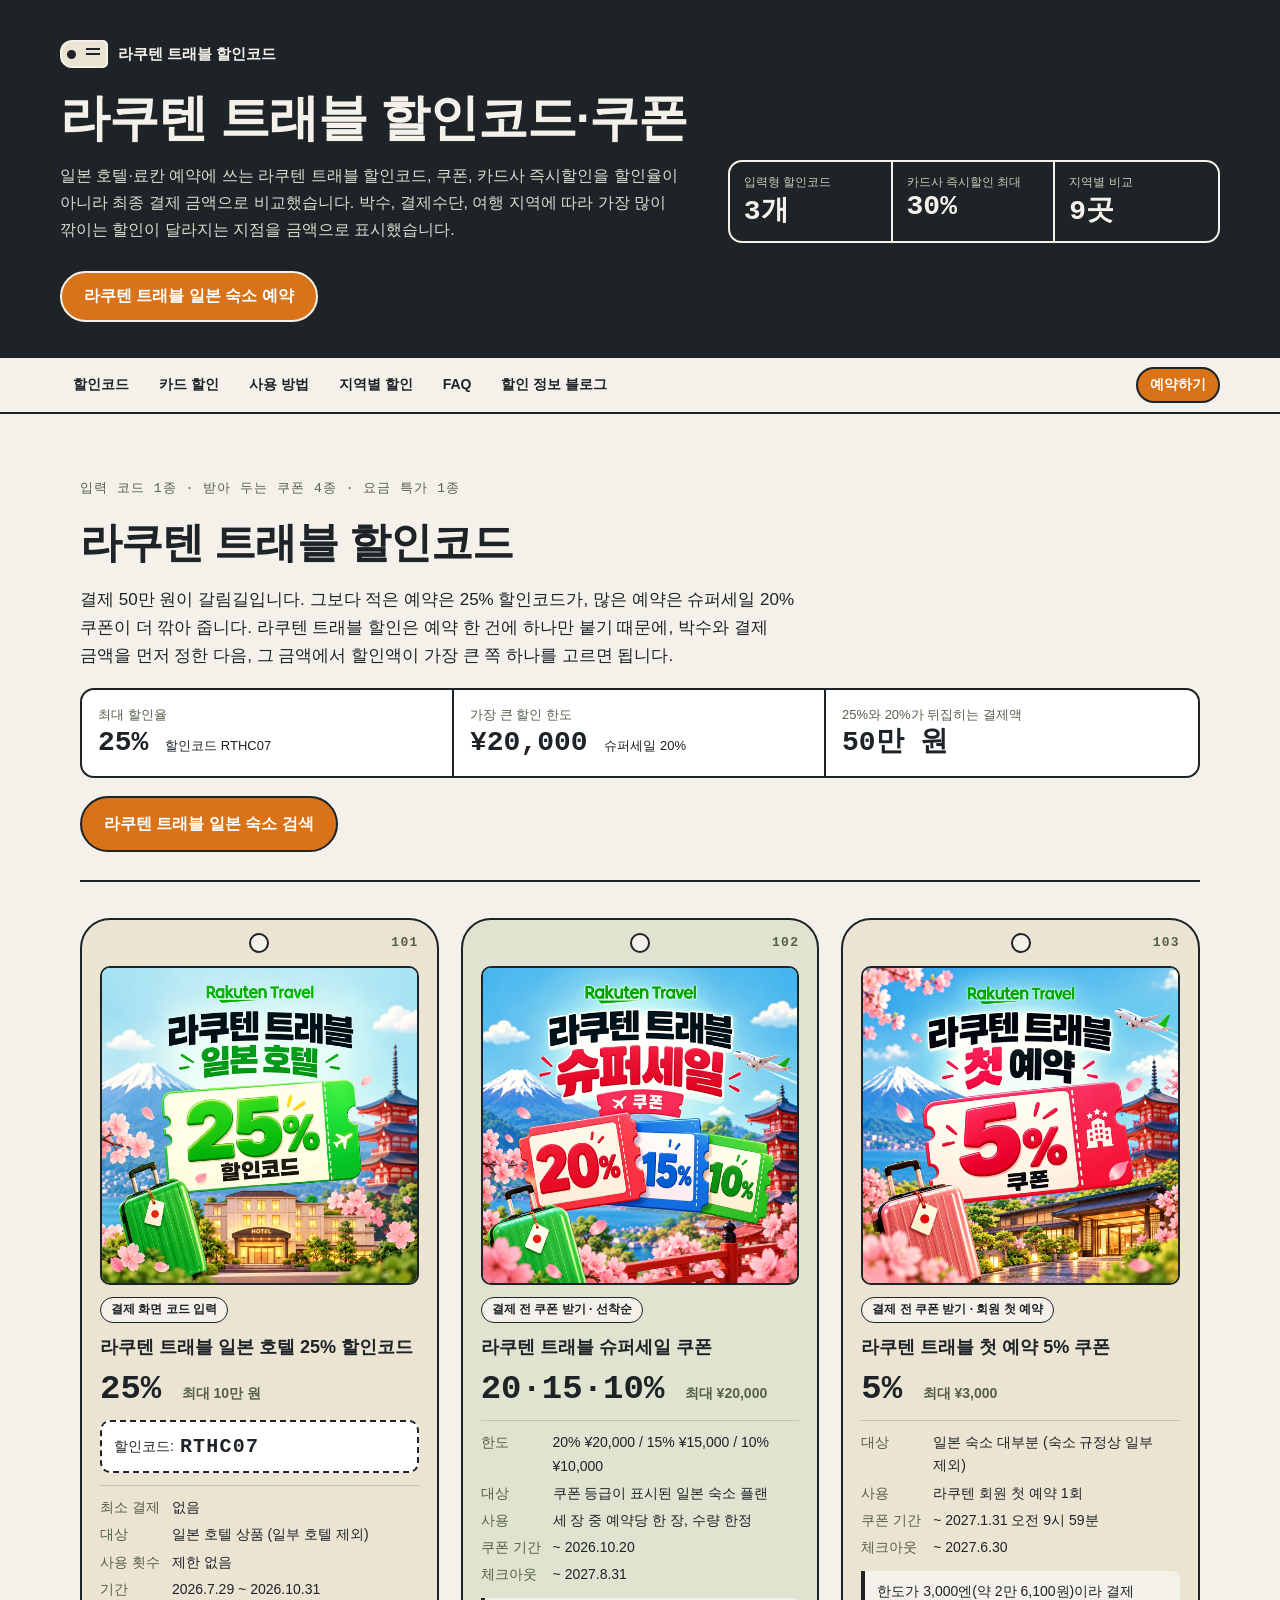
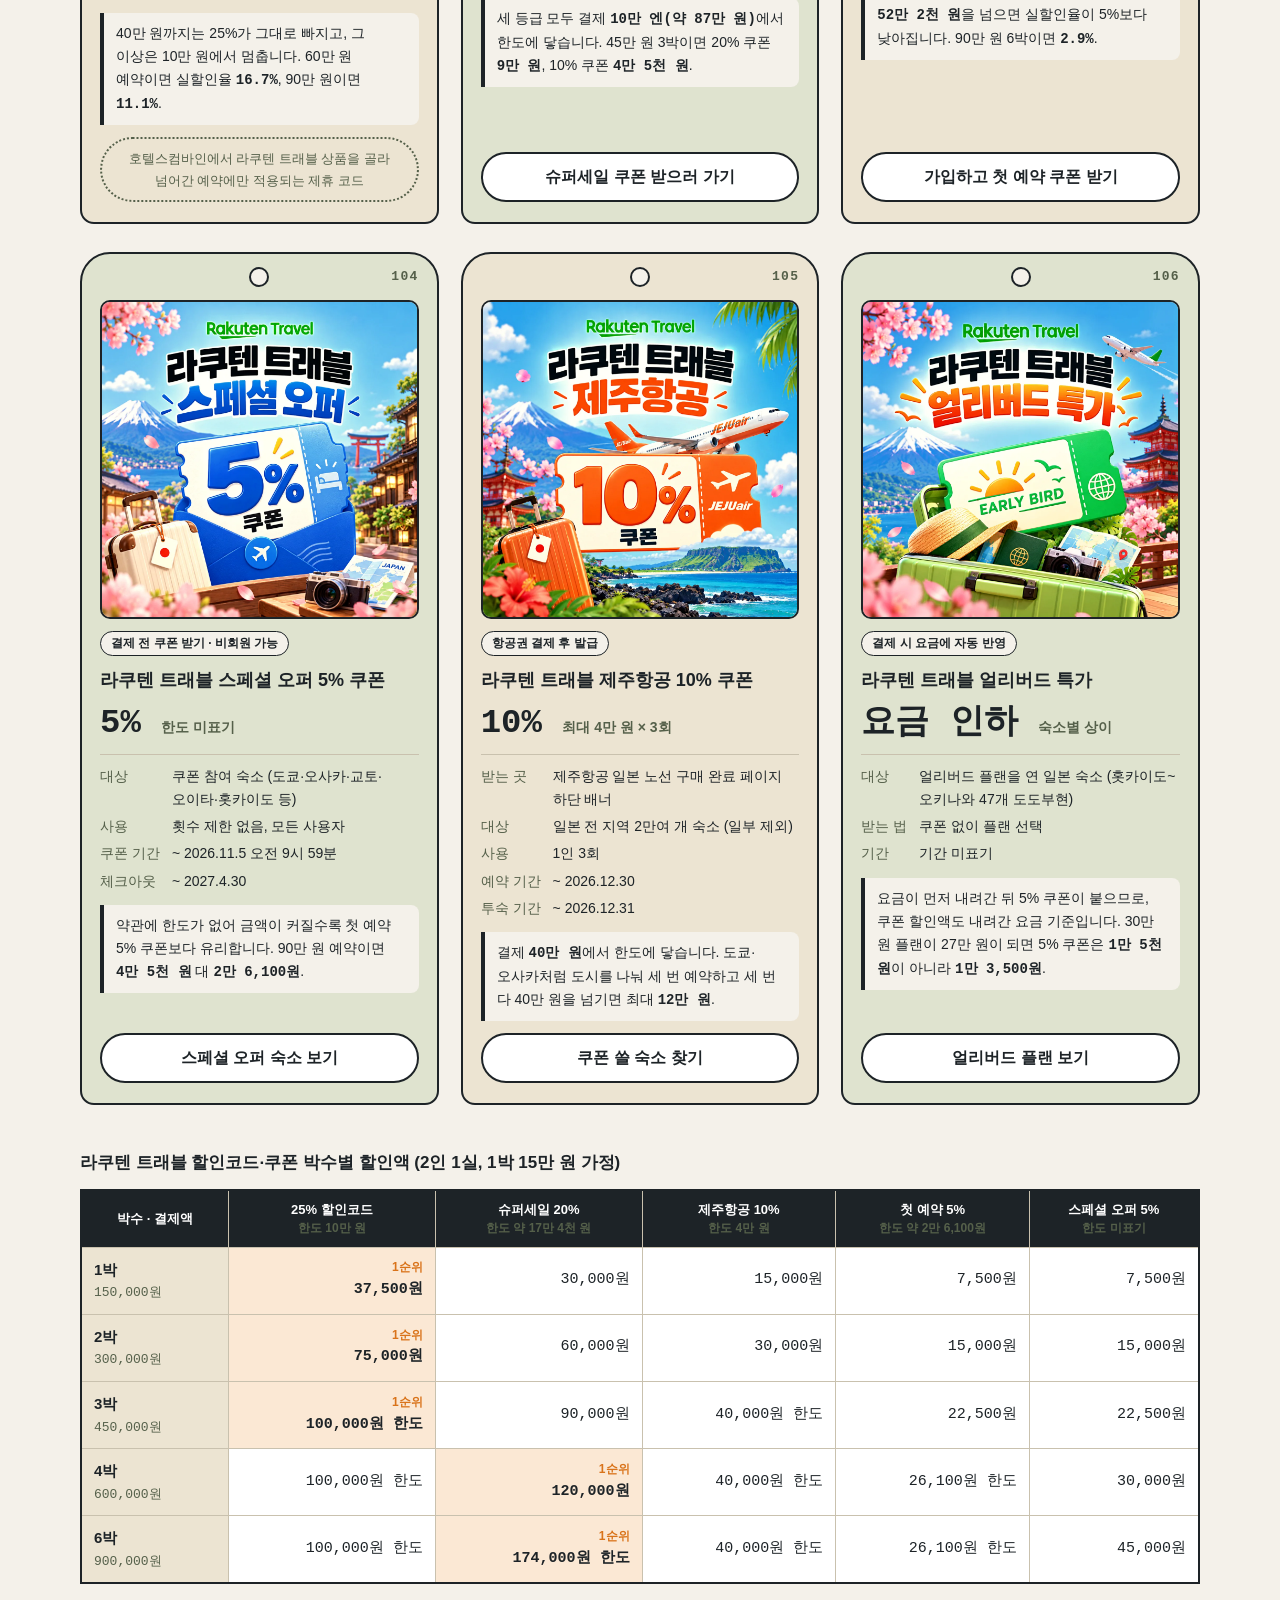
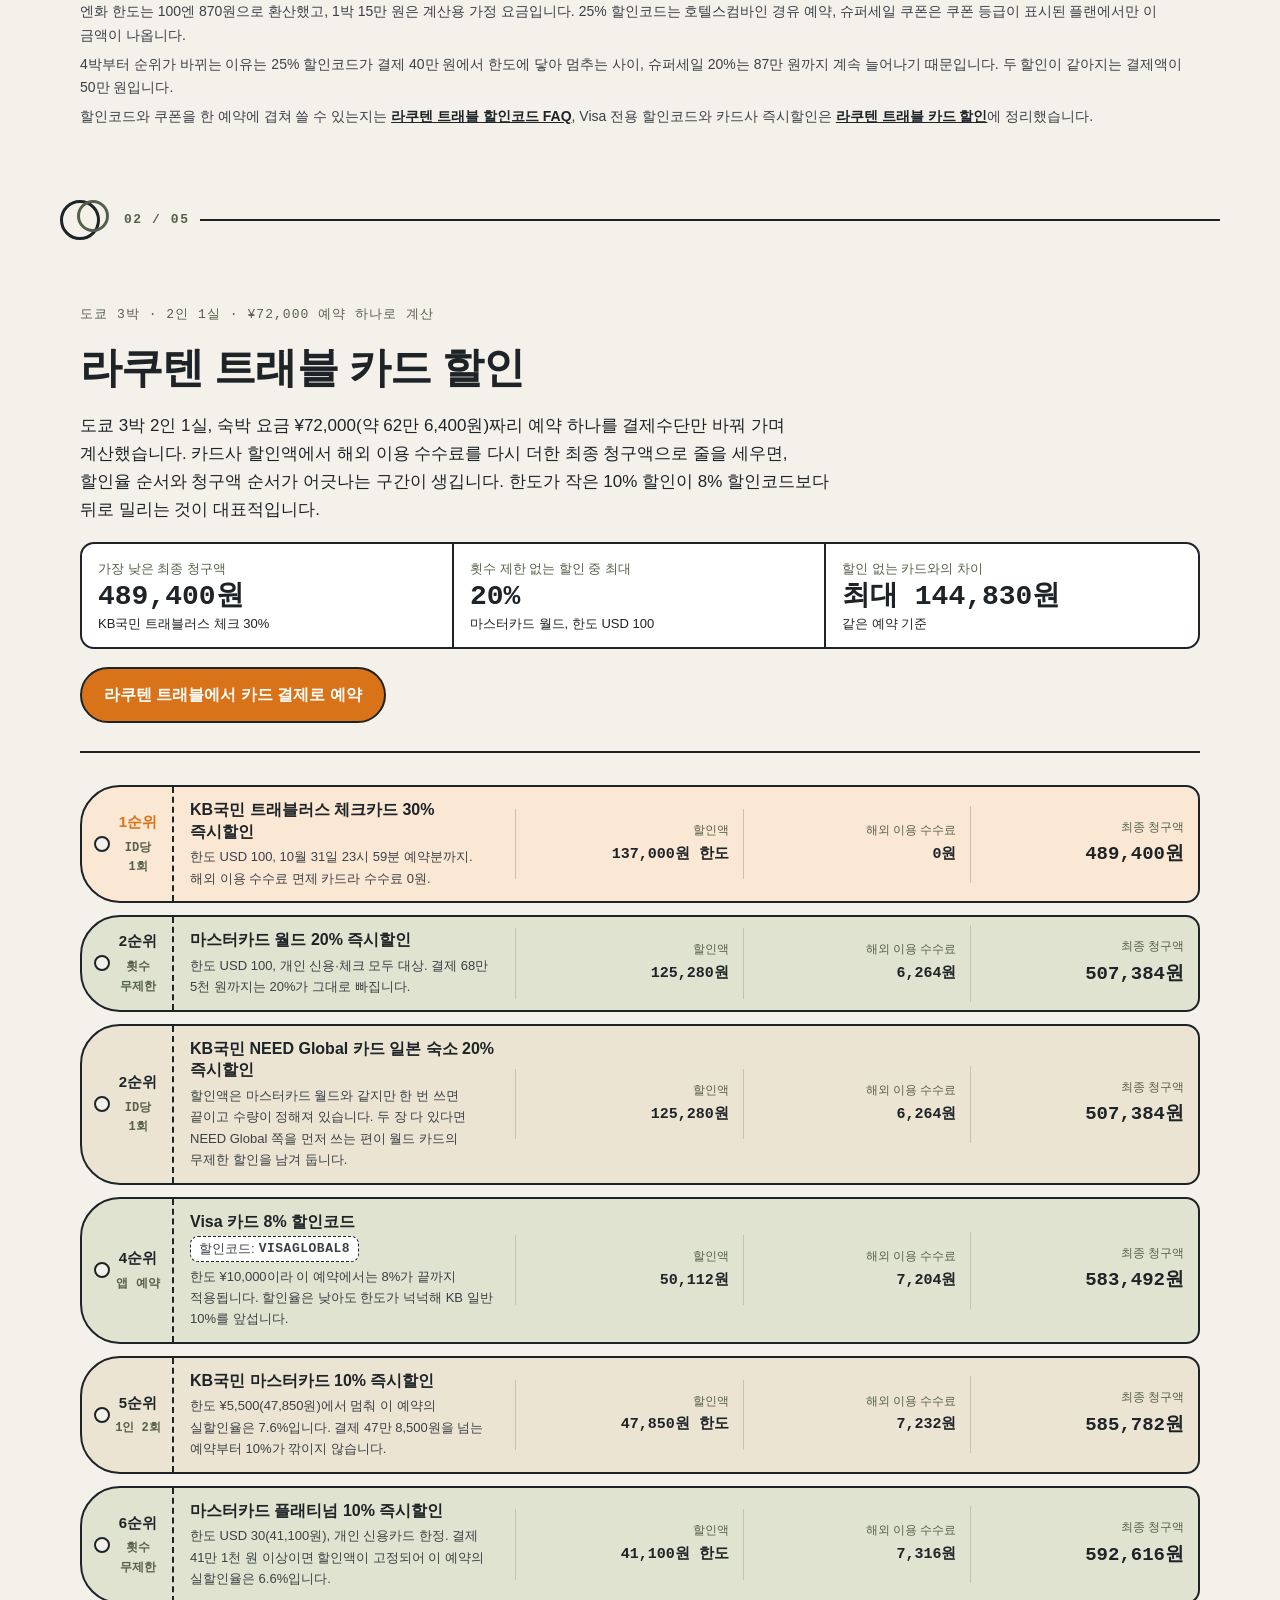
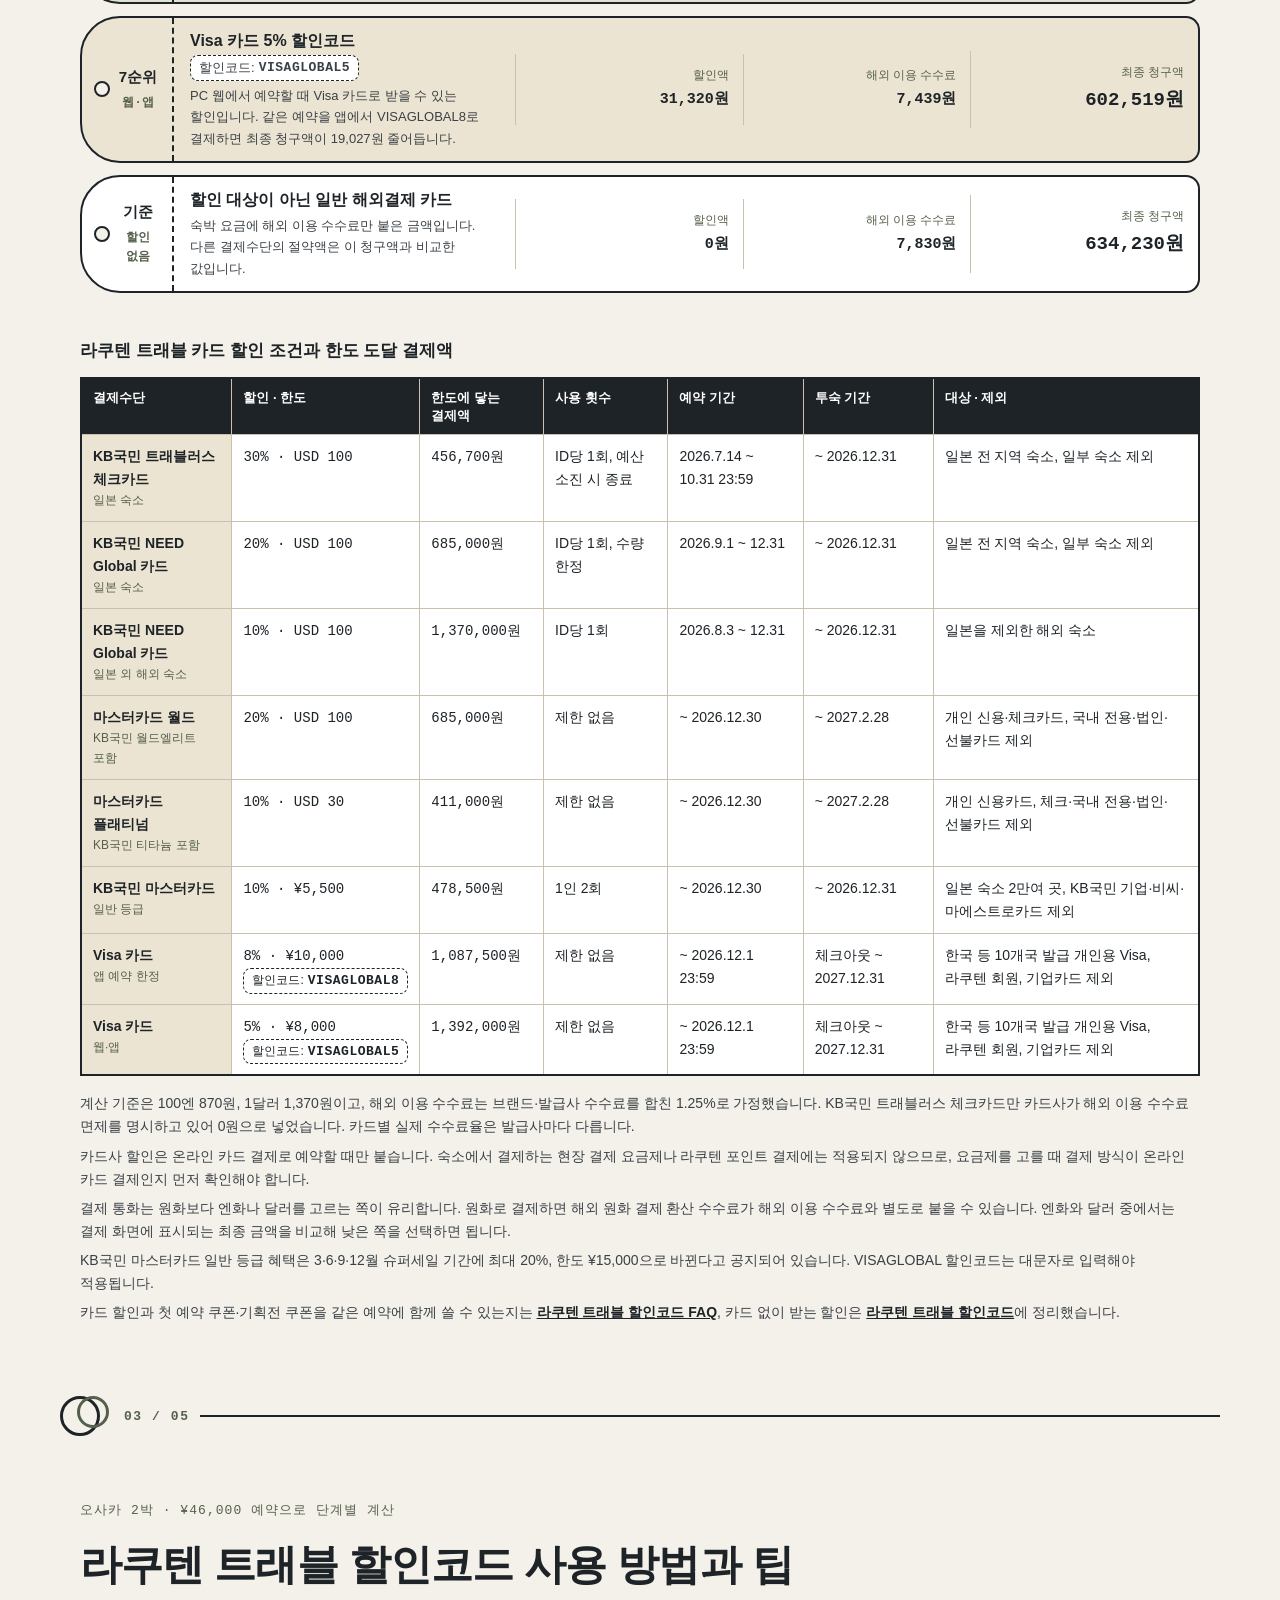
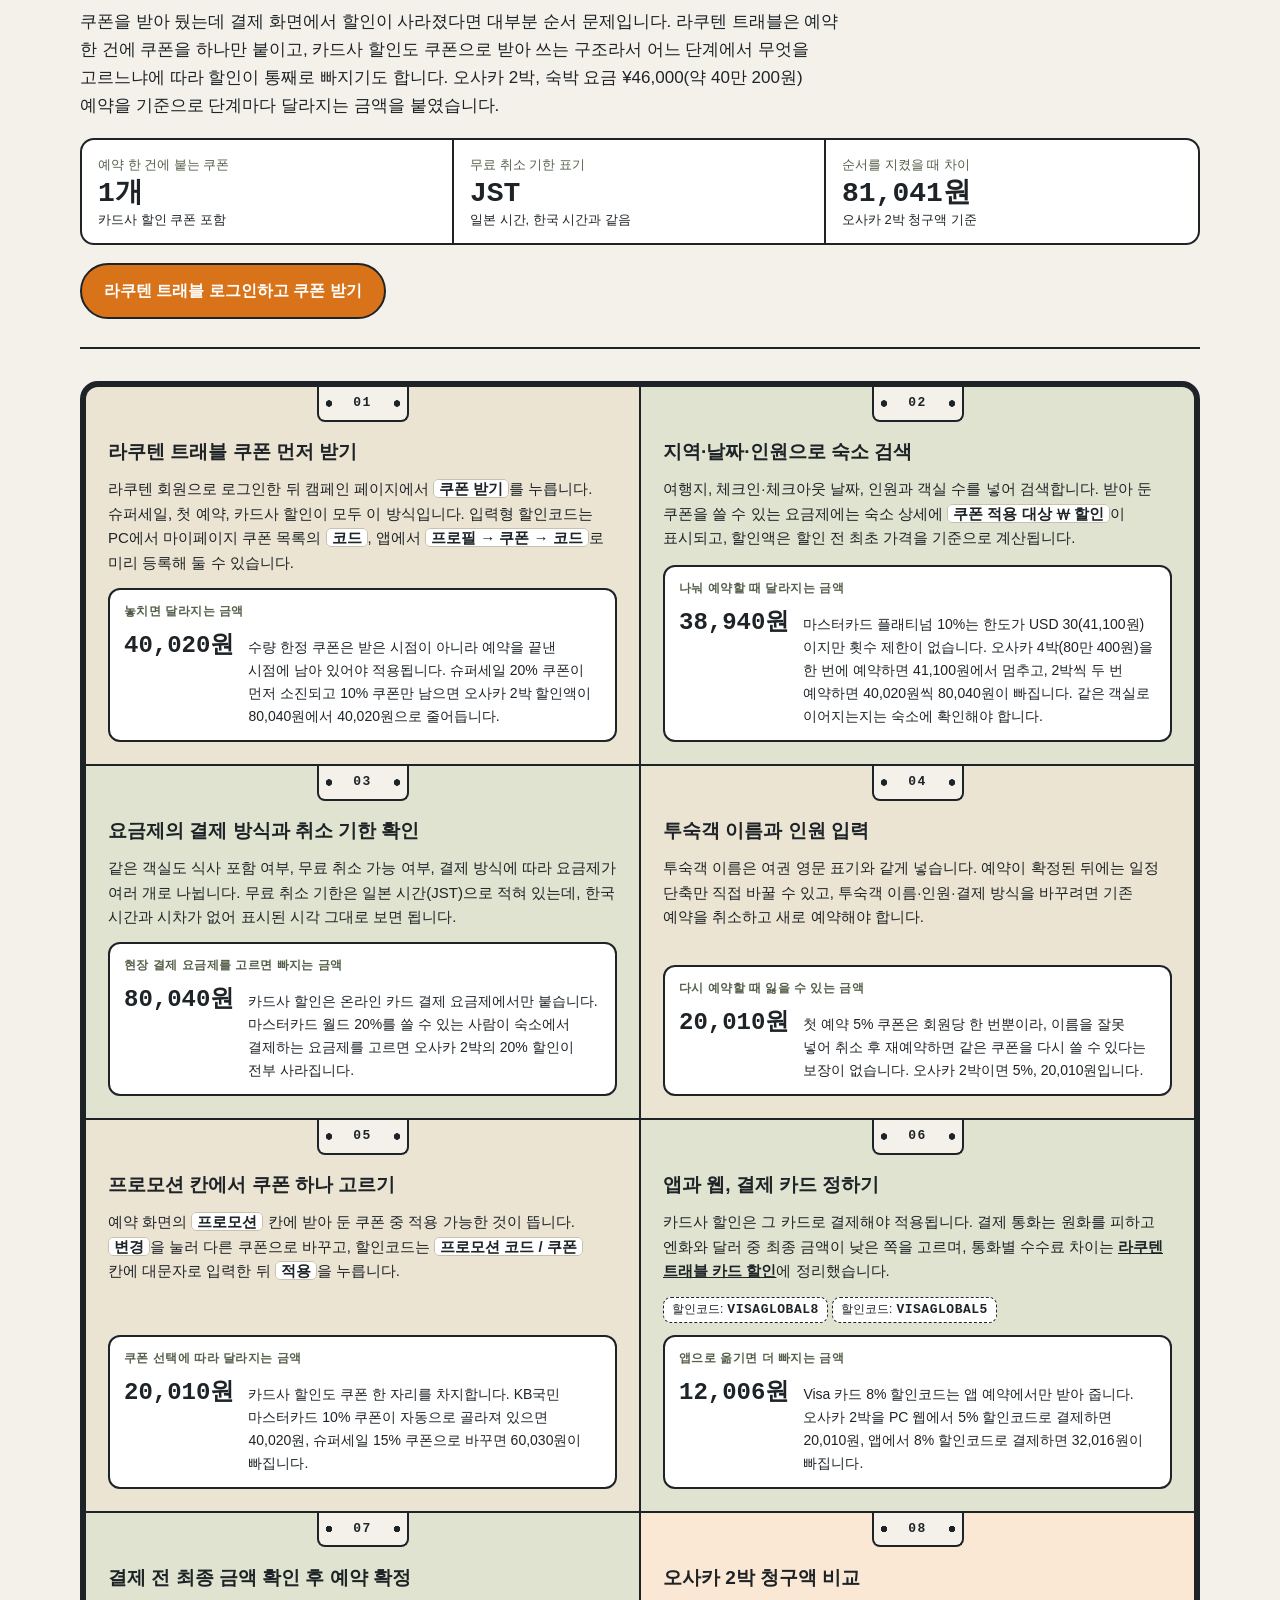
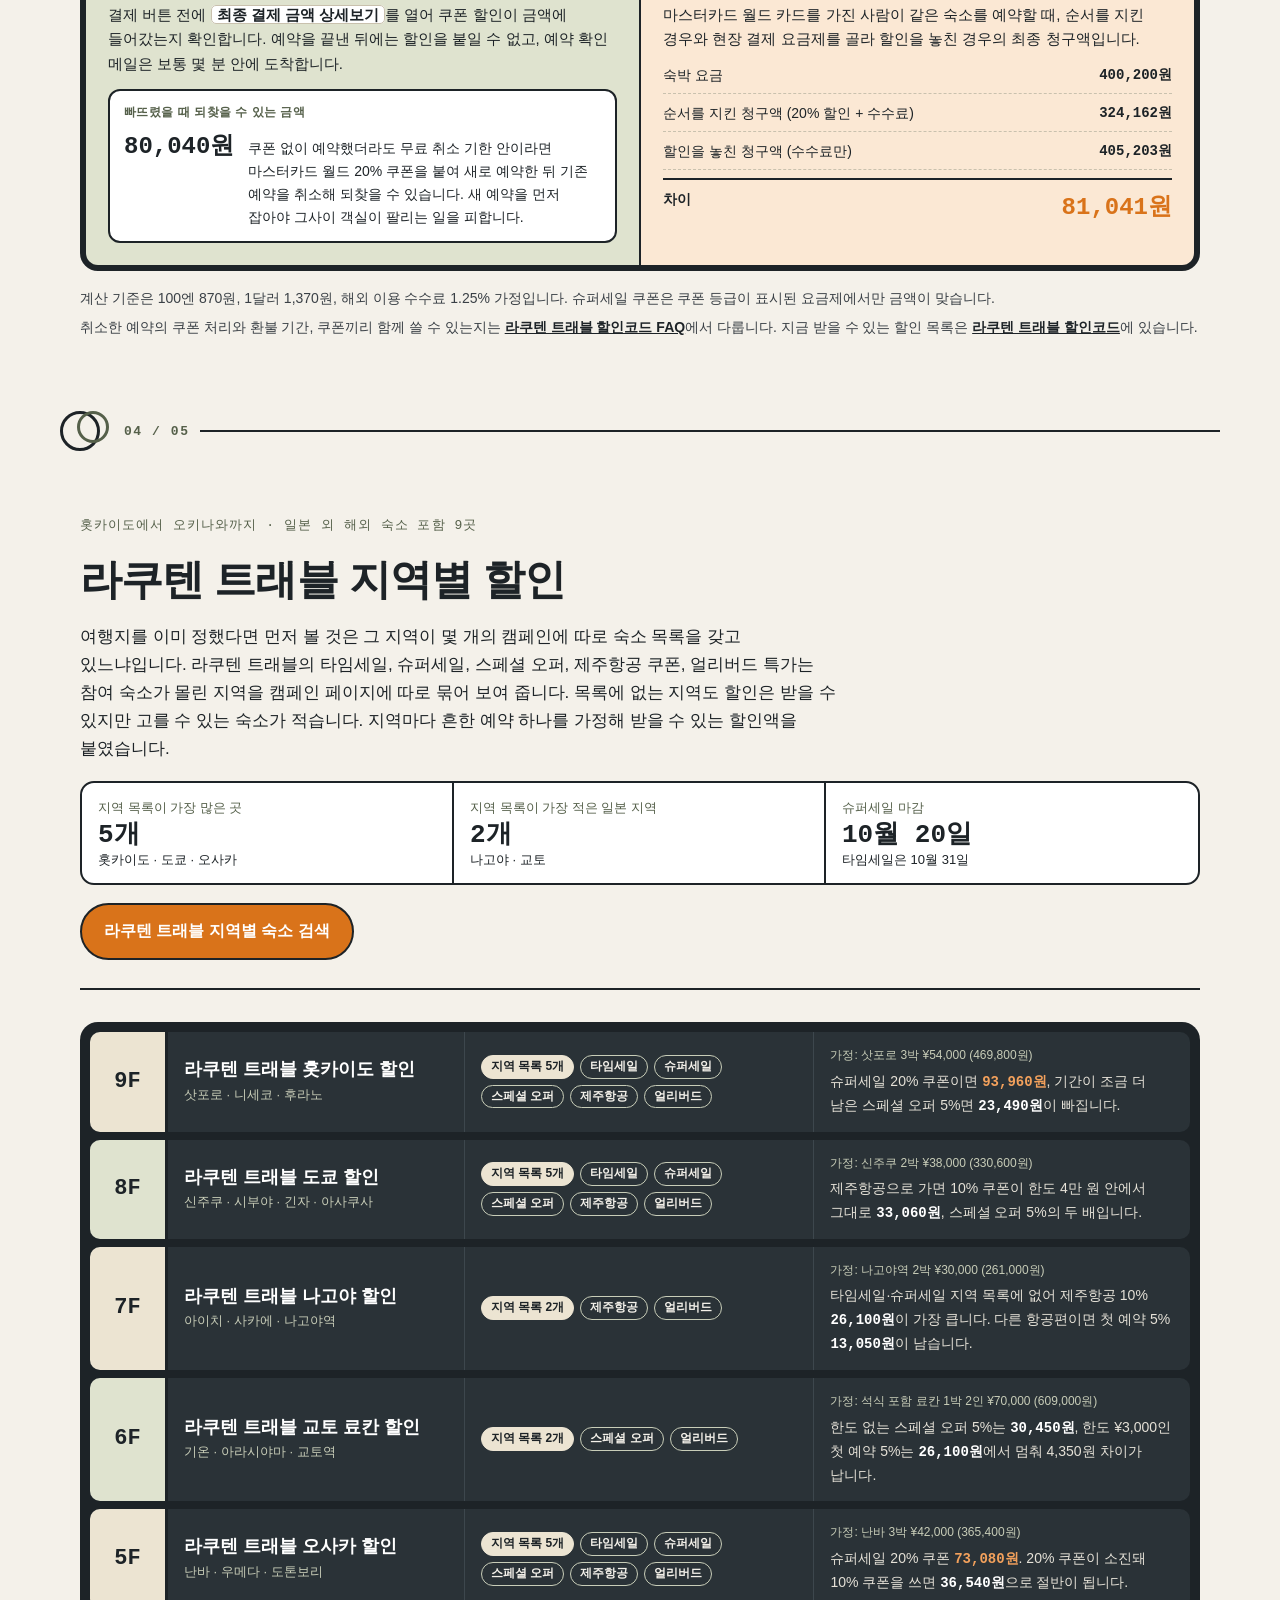
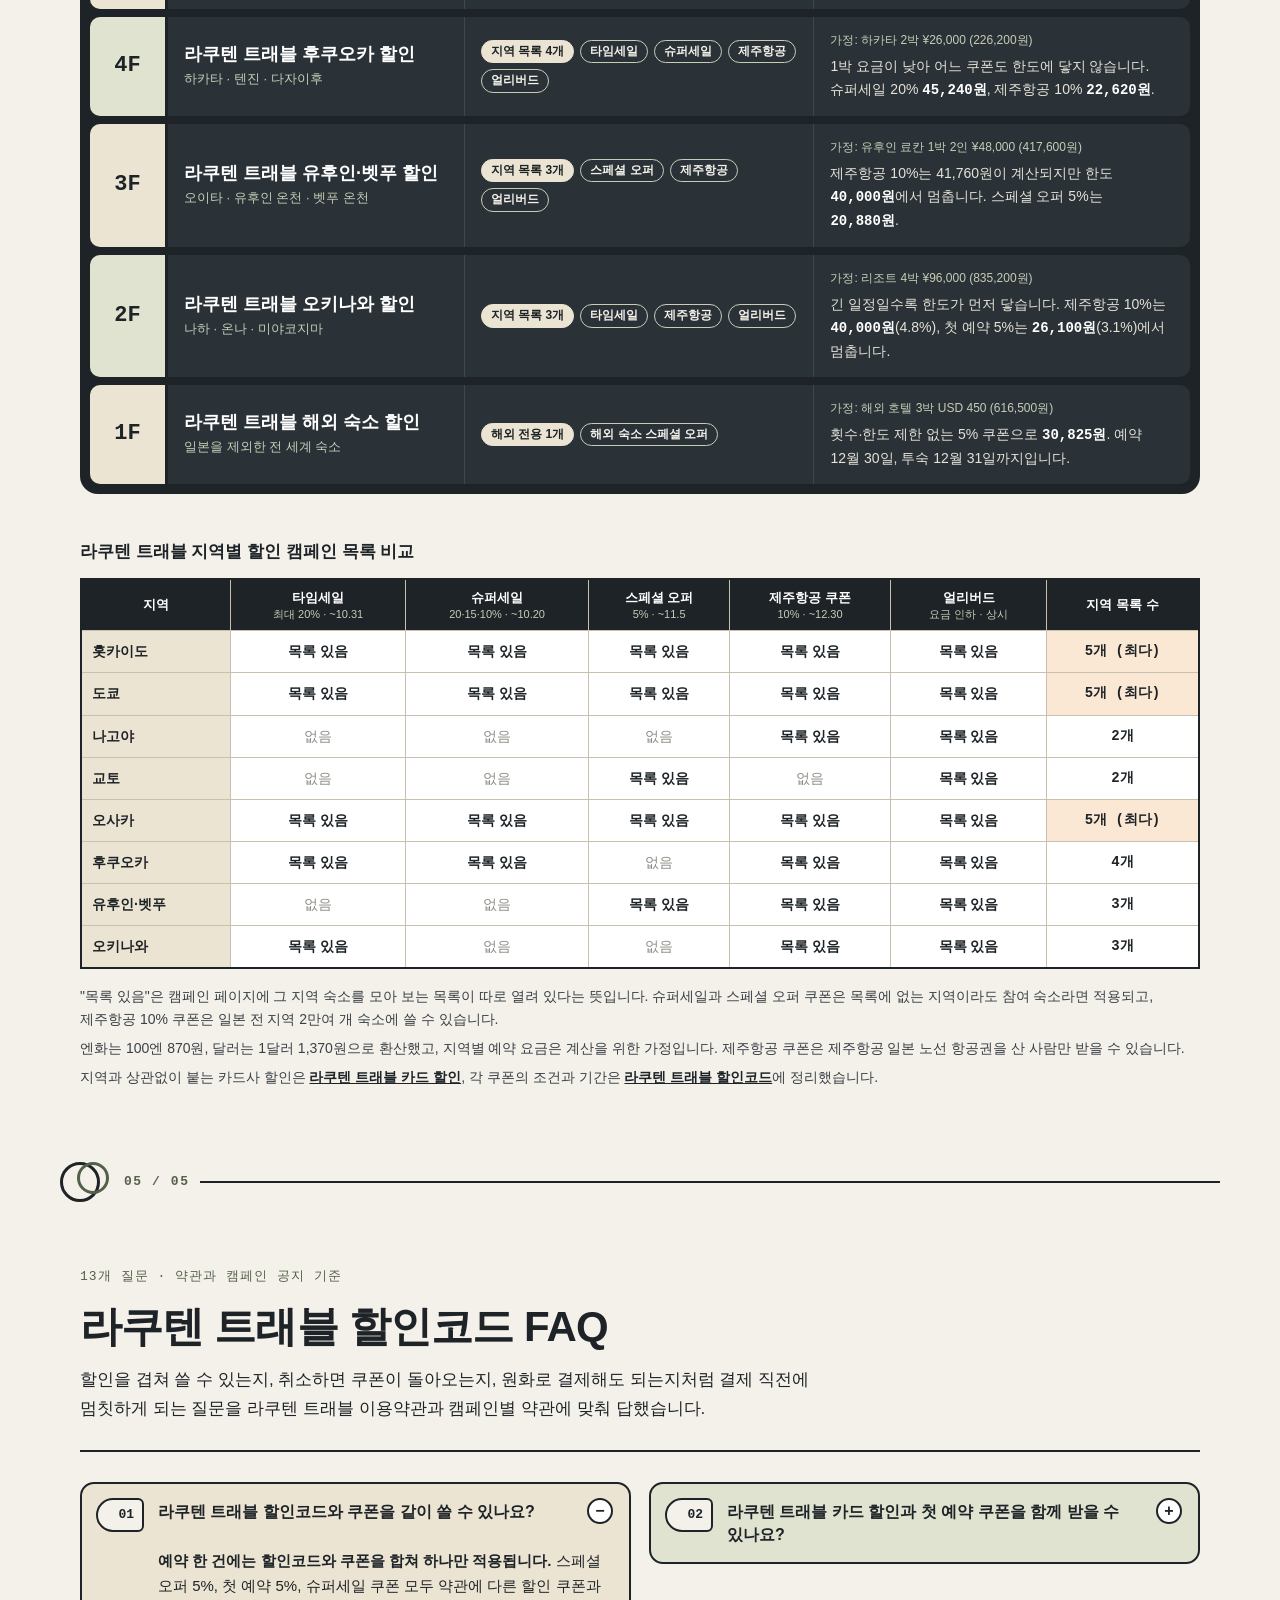
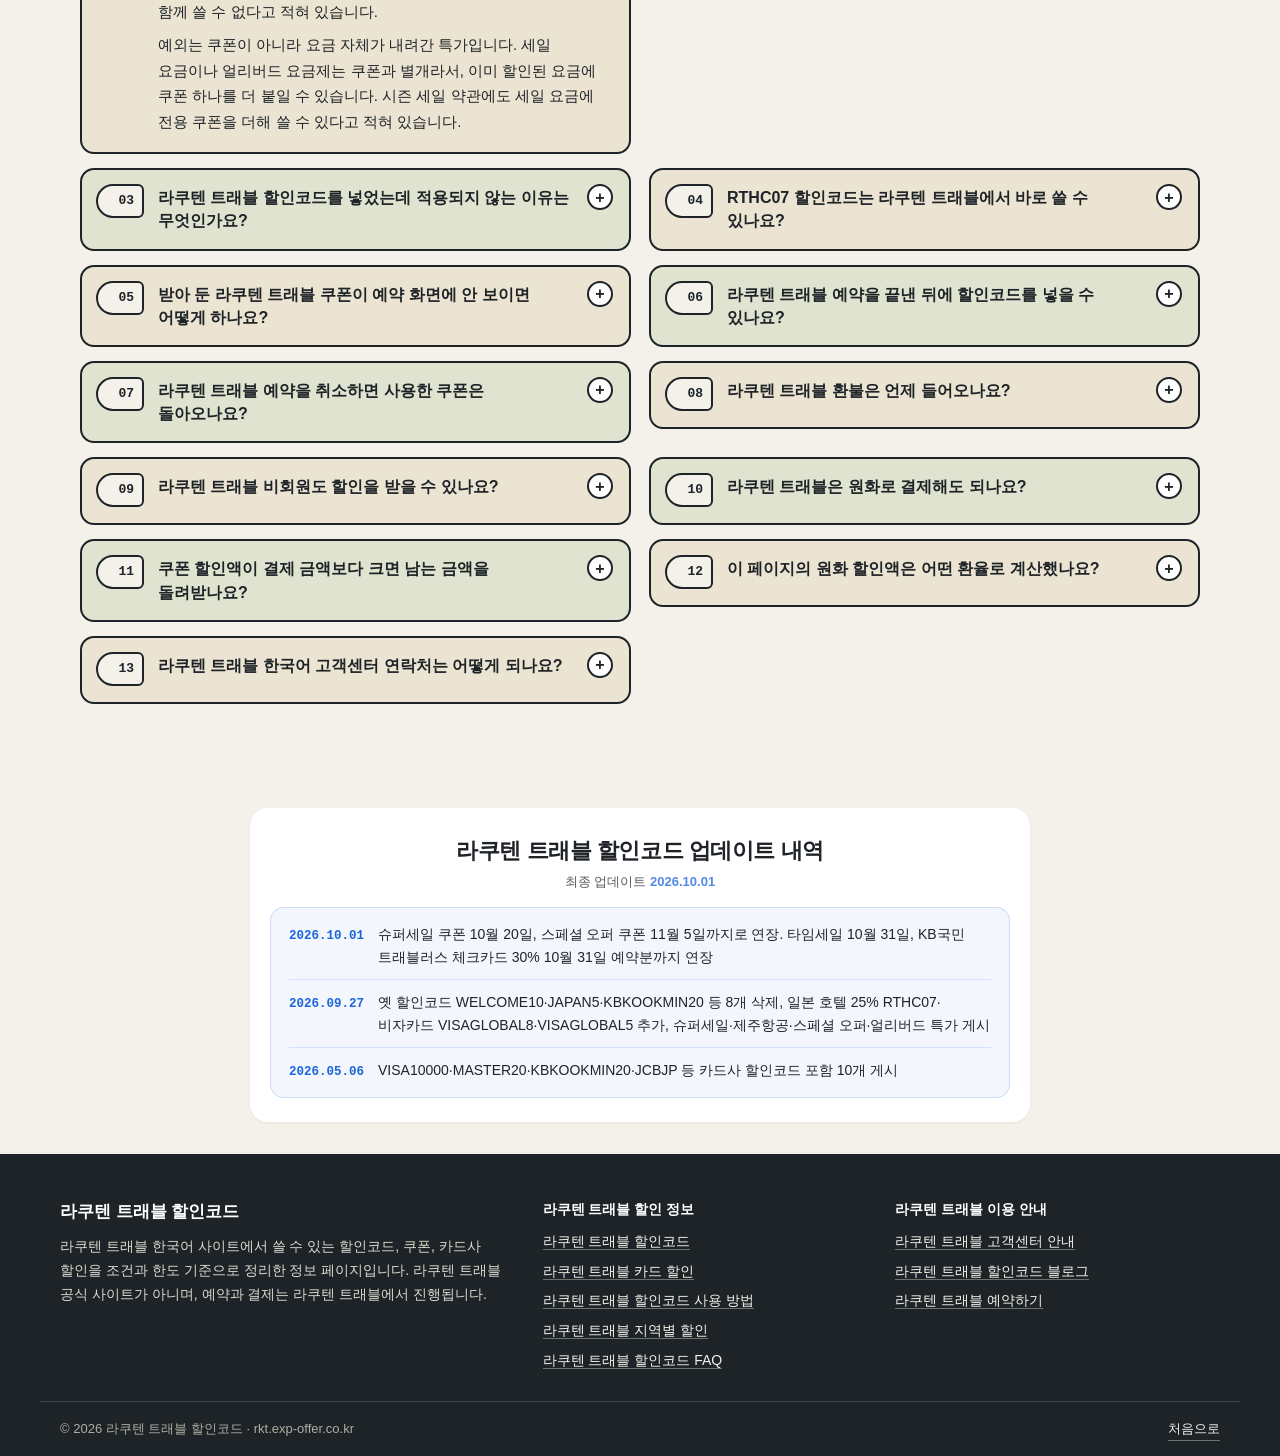
==== commit c2a1edc1: "10월 최신화: 할인 정보·기간 갱신, 업데이트 내역·날짜 반영 Co-Authored-By: Claude Opus 5.5 (1M context) <noreply@anthropic." ====
--- a/index.html
+++ b/index.html
@@ -60,7 +60,7 @@
         "url": "https://images.unsplash.com/photo-1492571350019-22de08371fd3?w=1200&h=630&fit=crop"
       },
       "datePublished": "2026-05-06T20:26:45+09:00",
-      "dateModified": "2026-09-27T17:46:00+09:00",
+      "dateModified": "2026-10-01T09:00:00+09:00",
       "publisher": {
         "@id": "https://rkt.exp-offer.co.kr/#organization"
       }
@@ -572,7 +572,7 @@
 <dt>한도</dt><dd>20% ¥20,000 / 15% ¥15,000 / 10% ¥10,000</dd>
 <dt>대상</dt><dd>쿠폰 등급이 표시된 일본 숙소 플랜</dd>
 <dt>사용</dt><dd>세 장 중 예약당 한 장, 수량 한정</dd>
-<dt>쿠폰 기간</dt><dd>~ <time datetime="2026-10-01T10:00+09:00">2026.10.1 오전 10시</time></dd>
+<dt>쿠폰 기간</dt><dd>~ <time datetime="2026-10-20">2026.10.20</time></dd>
 <dt>체크아웃</dt><dd>~ <time datetime="2027-08-31">2027.8.31</time></dd>
 </dl>
 <p class="rc-calc">세 등급 모두 결제 <strong>10만 엔(약 87만 원)</strong>에서 한도에 닿습니다. 45만 원 3박이면 20% 쿠폰 <strong>9만 원</strong>, 10% 쿠폰 <strong>4만 5천 원</strong>.</p>
@@ -606,7 +606,7 @@
 <dl class="rc-dl">
 <dt>대상</dt><dd>쿠폰 참여 숙소 (도쿄·오사카·교토·오이타·홋카이도 등)</dd>
 <dt>사용</dt><dd>횟수 제한 없음, 모든 사용자</dd>
-<dt>쿠폰 기간</dt><dd>~ <time datetime="2026-10-05T09:59+09:00">2026.10.5 오전 9시 59분</time></dd>
+<dt>쿠폰 기간</dt><dd>~ <time datetime="2026-11-05T09:59+09:00">2026.11.5 오전 9시 59분</time></dd>
 <dt>체크아웃</dt><dd>~ <time datetime="2027-04-30">2027.4.30</time></dd>
 </dl>
 <p class="rc-calc">약관에 한도가 없어 금액이 커질수록 첫 예약 5% 쿠폰보다 유리합니다. 90만 원 예약이면 <strong>4만 5천 원</strong> 대 <strong>2만 6,100원</strong>.</p>
@@ -735,7 +735,7 @@
 <p class="rq-rank">1순위<span>ID당 1회</span></p>
 <div class="rq-name">
 <h3>KB국민 트래블러스 체크카드 30% 즉시할인</h3>
-<p>한도 USD 100, <time datetime="2026-09-30T23:59+09:00">9월 30일 23시 59분</time> 예약분까지. 해외 이용 수수료 면제 카드라 수수료 0원.</p>
+<p>한도 USD 100, <time datetime="2026-10-31T23:59+09:00">10월 31일 23시 59분</time> 예약분까지. 해외 이용 수수료 면제 카드라 수수료 0원.</p>
 </div>
 <dl class="rq-num"><dt>할인액</dt><dd>137,000원 한도</dd></dl>
 <dl class="rq-num"><dt>해외 이용 수수료</dt><dd>0원</dd></dl>
@@ -850,7 +850,7 @@
 <td data-label="할인 · 한도"><span><span class="rq-mono">30% · USD 100</span></span></td>
 <td data-label="한도 도달"><span><span class="rq-mono">456,700원</span></span></td>
 <td data-label="사용 횟수"><span>ID당 1회, 예산 소진 시 종료</span></td>
-<td data-label="예약 기간"><span><time datetime="2026-07-14">2026.7.14</time> ~ <time datetime="2026-09-30T23:59+09:00">9.30 23:59</time></span></td>
+<td data-label="예약 기간"><span><time datetime="2026-07-14">2026.7.14</time> ~ <time datetime="2026-10-31T23:59+09:00">10.31 23:59</time></span></td>
 <td data-label="투숙 기간"><span>~ <time datetime="2026-12-31">2026.12.31</time></span></td>
 <td data-label="대상 · 제외"><span>일본 전 지역 숙소, 일부 숙소 제외</span></td>
 </tr>
@@ -1062,7 +1062,7 @@
 <dl class="rr-stats">
 <div class="rr-stat"><dt>지역 목록이 가장 많은 곳</dt><dd>5개<small>홋카이도 · 도쿄 · 오사카</small></dd></div>
 <div class="rr-stat"><dt>지역 목록이 가장 적은 일본 지역</dt><dd>2개<small>나고야 · 교토</small></dd></div>
-<div class="rr-stat"><dt>타임세일·슈퍼세일 마감</dt><dd>10월 1일<small>슈퍼세일 쿠폰은 오전 10시</small></dd></div>
+<div class="rr-stat"><dt>슈퍼세일 마감</dt><dd>10월 20일<small>타임세일은 10월 31일</small></dd></div>
 </dl>
 <a class="rr-cta" href="https://app.ac/YbwMP3l13" target="_blank" rel="nofollow sponsored noopener">라쿠텐 트래블 지역별 숙소 검색</a>
 </header>
@@ -1148,9 +1148,9 @@
 <thead>
 <tr>
 <th scope="col">지역</th>
-<th scope="col">타임세일<span>최대 20% · ~10.1</span></th>
-<th scope="col">슈퍼세일<span>20·15·10% · ~10.1</span></th>
-<th scope="col">스페셜 오퍼<span>5% · ~10.5</span></th>
+<th scope="col">타임세일<span>최대 20% · ~10.31</span></th>
+<th scope="col">슈퍼세일<span>20·15·10% · ~10.20</span></th>
+<th scope="col">스페셜 오퍼<span>5% · ~11.5</span></th>
 <th scope="col">제주항공 쿠폰<span>10% · ~12.30</span></th>
 <th scope="col">얼리버드<span>요금 인하 · 상시</span></th>
 <th scope="col">지역 목록 수</th>
@@ -1310,9 +1310,10 @@
 <section class="upd-log" id="update-log" aria-labelledby="upd-log-title" style="--upd-c:#1B64DA;--upd-rgb:27,100,218">
   <div class="upd-log-head">
     <h2 class="upd-log-title" id="upd-log-title">라쿠텐 트래블 할인코드 업데이트 내역</h2>
-    <p class="upd-log-last">최종 업데이트 <time datetime="2026-09-27">2026.09.27</time></p>
+    <p class="upd-log-last">최종 업데이트 <time datetime="2026-10-01">2026.10.01</time></p>
   </div>
   <ol class="upd-log-list">
+    <li><time datetime="2026-10-01">2026.10.01</time><p>슈퍼세일 쿠폰 10월 20일, 스페셜 오퍼 쿠폰 11월 5일까지로 연장. 타임세일 10월 31일, KB국민 트래블러스 체크카드 30% 10월 31일 예약분까지 연장</p></li>
     <li><time datetime="2026-09-27">2026.09.27</time><p>옛 할인코드 WELCOME10·JAPAN5·KBKOOKMIN20 등 8개 삭제, 일본 호텔 25% RTHC07·비자카드 VISAGLOBAL8·VISAGLOBAL5 추가, 슈퍼세일·제주항공·스페셜 오퍼·얼리버드 특가 게시</p></li>
     <li><time datetime="2026-05-06">2026.05.06</time><p>VISA10000·MASTER20·KBKOOKMIN20·JCBJP 등 카드사 할인코드 포함 10개 게시</p></li>
   </ol>
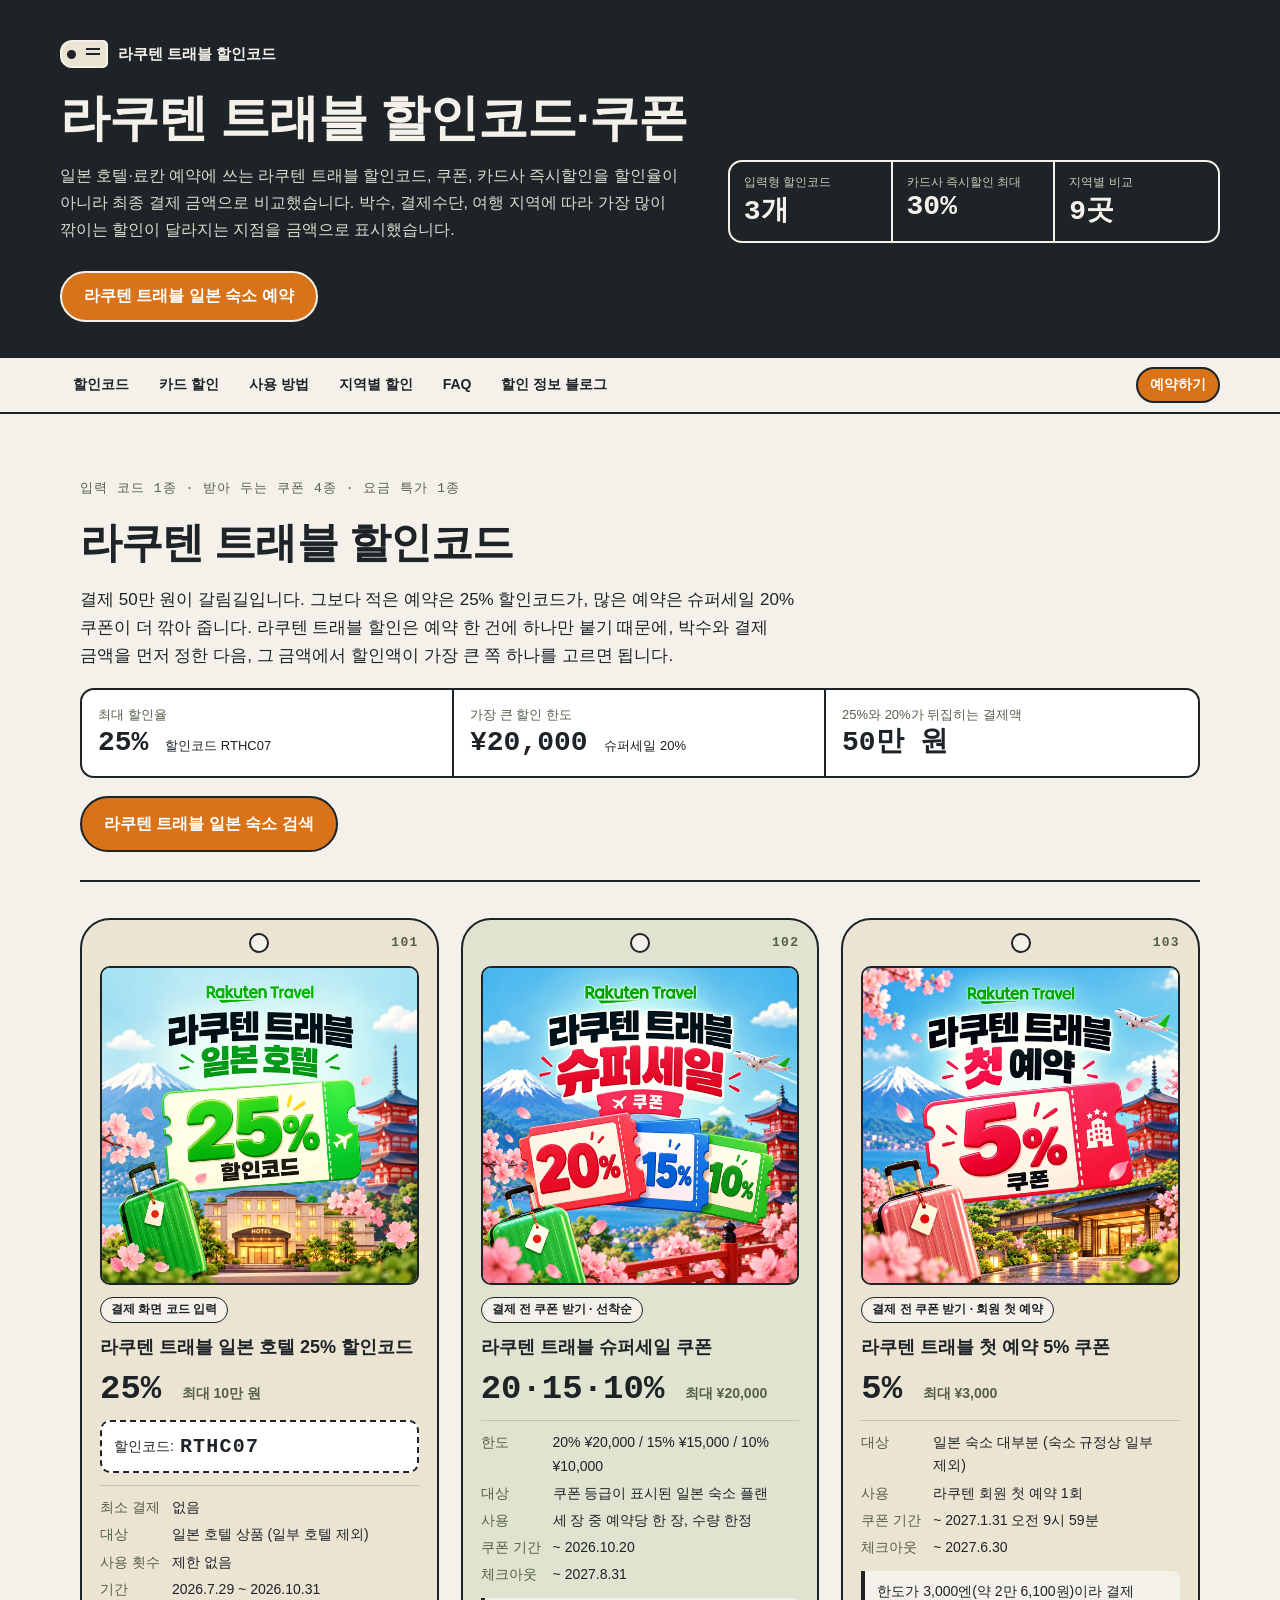
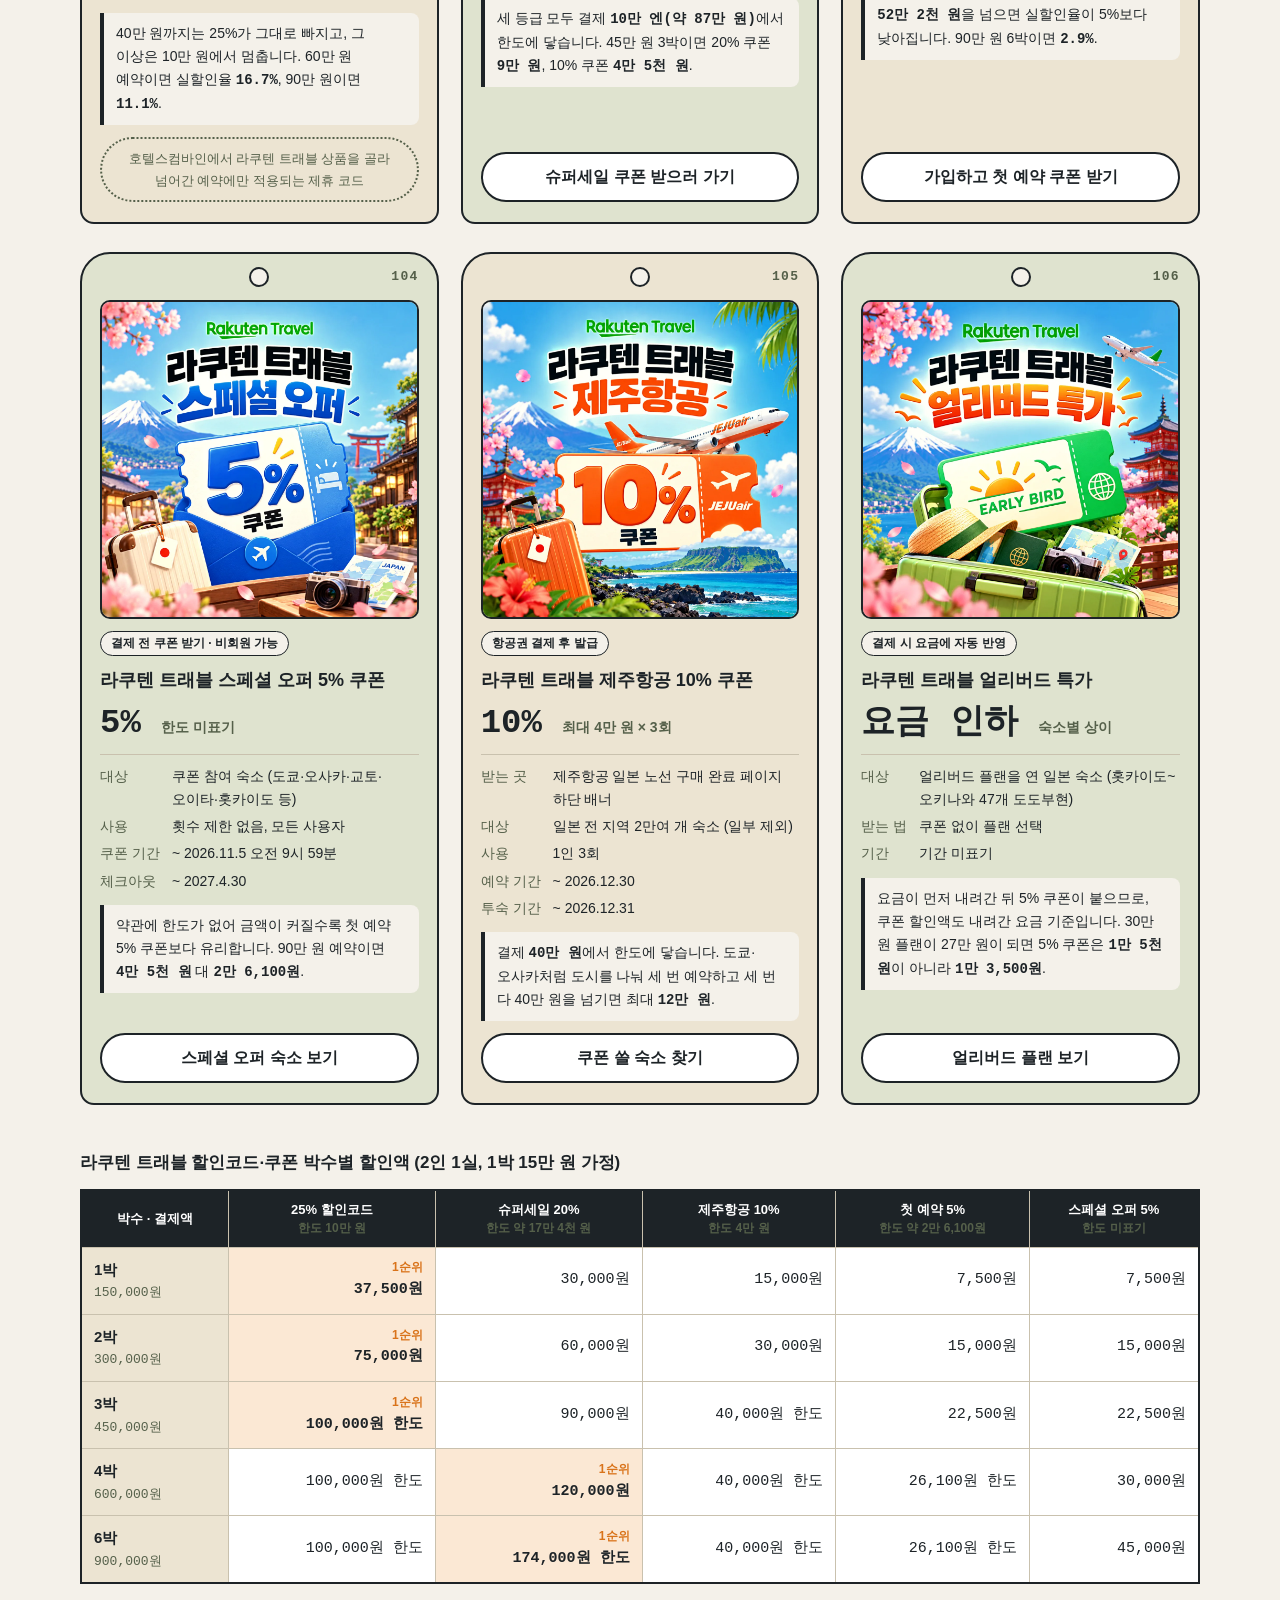
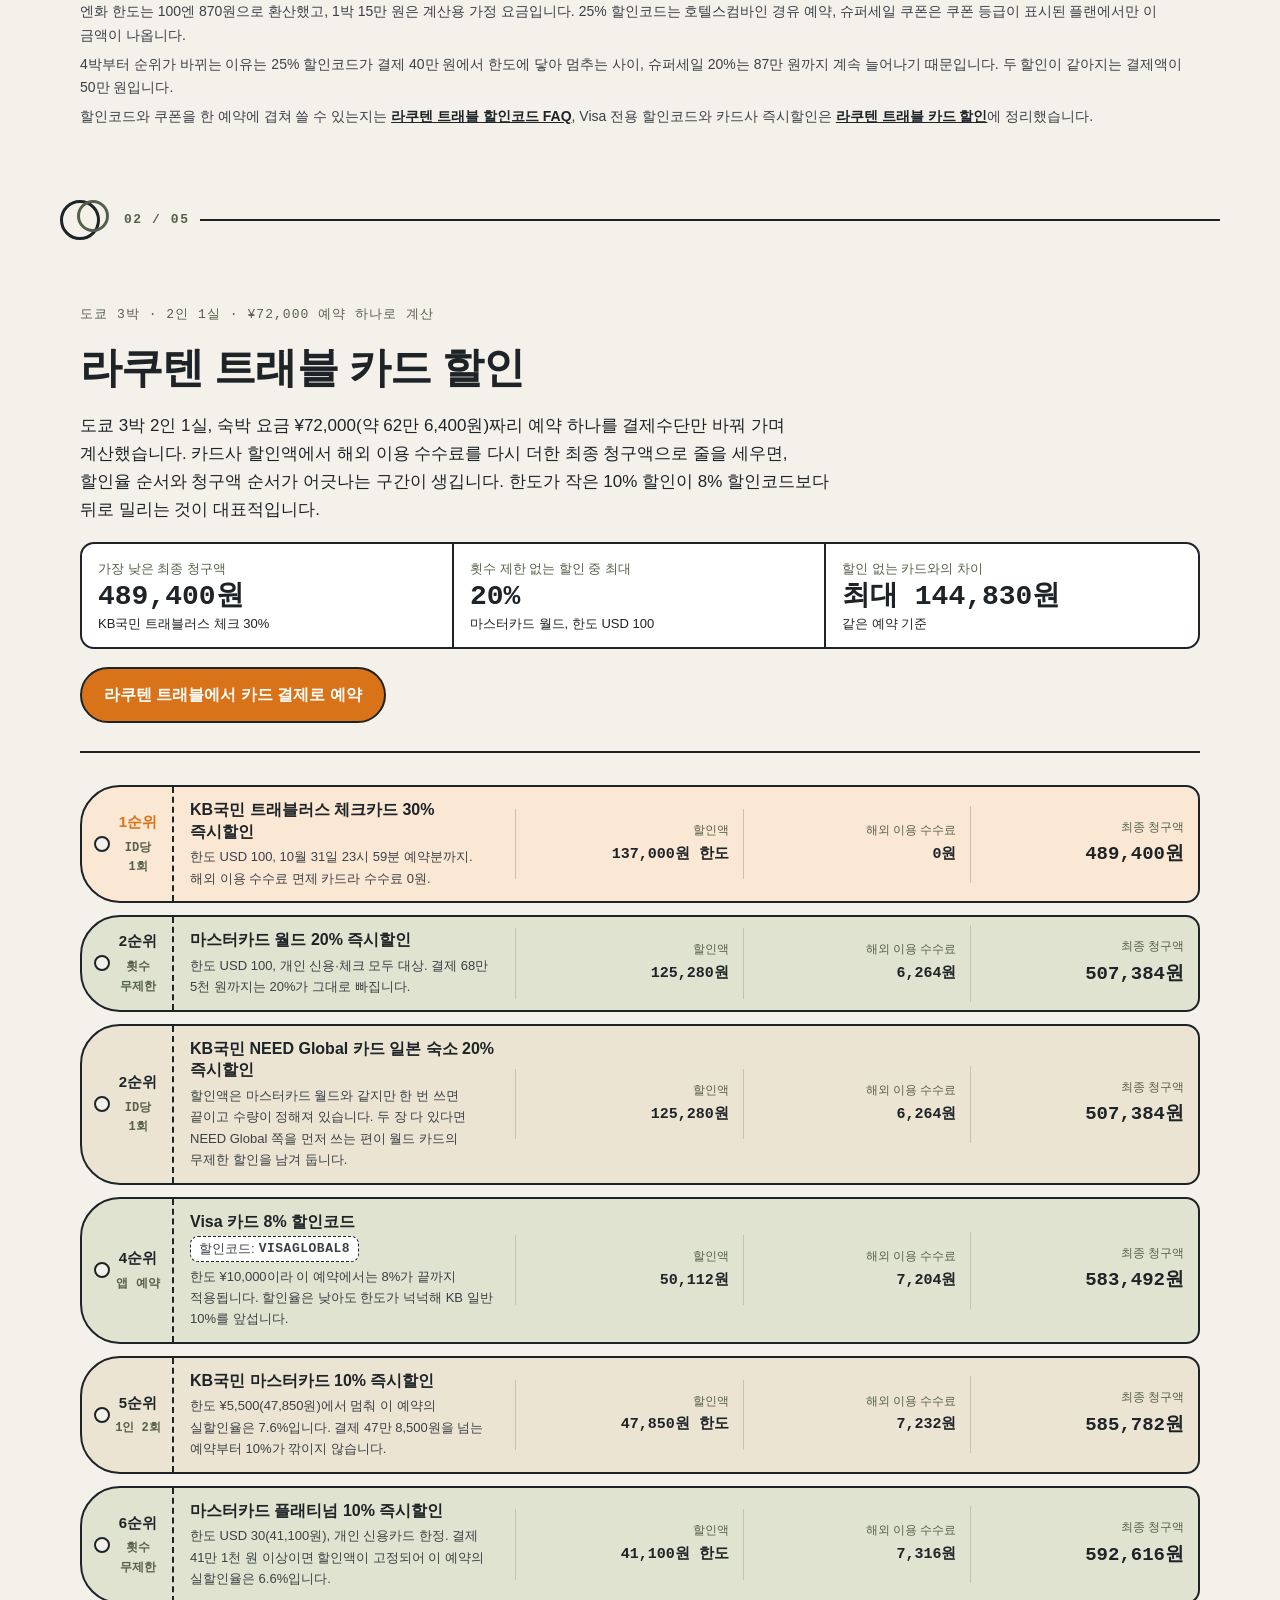
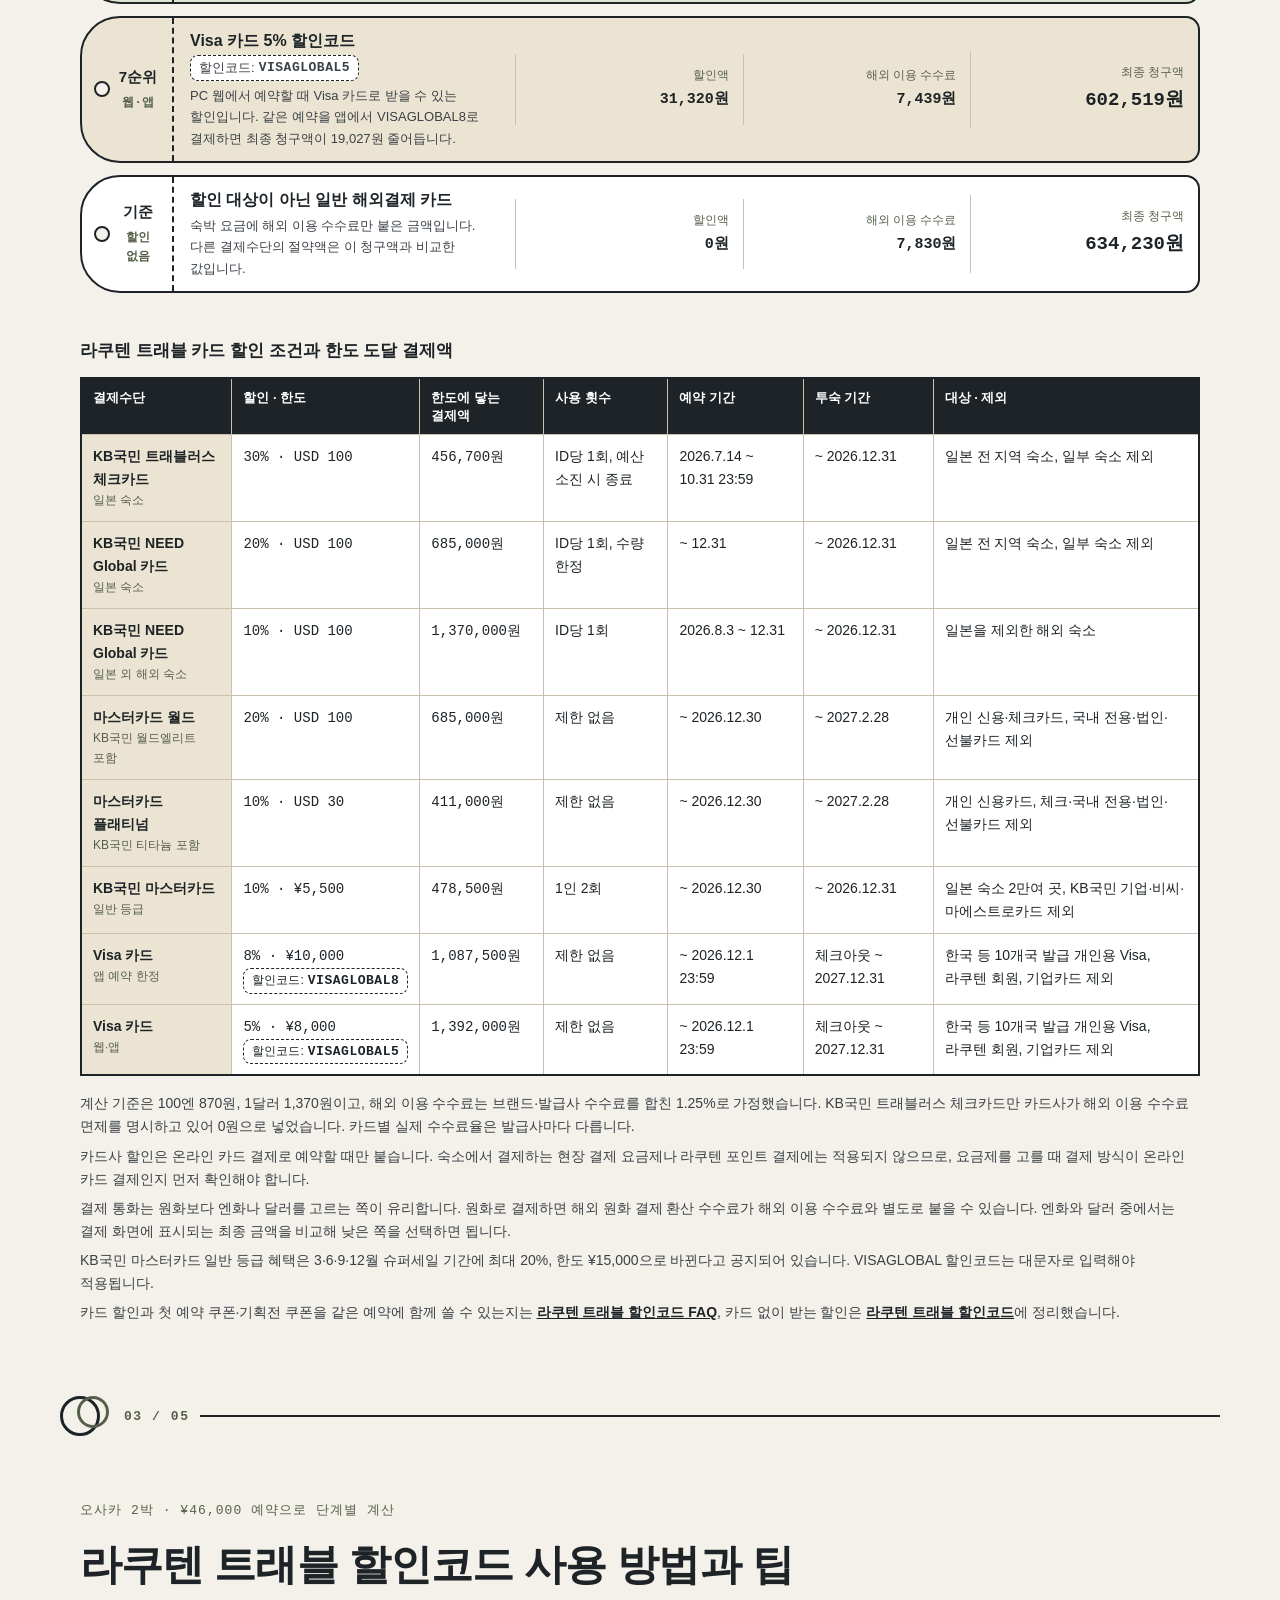
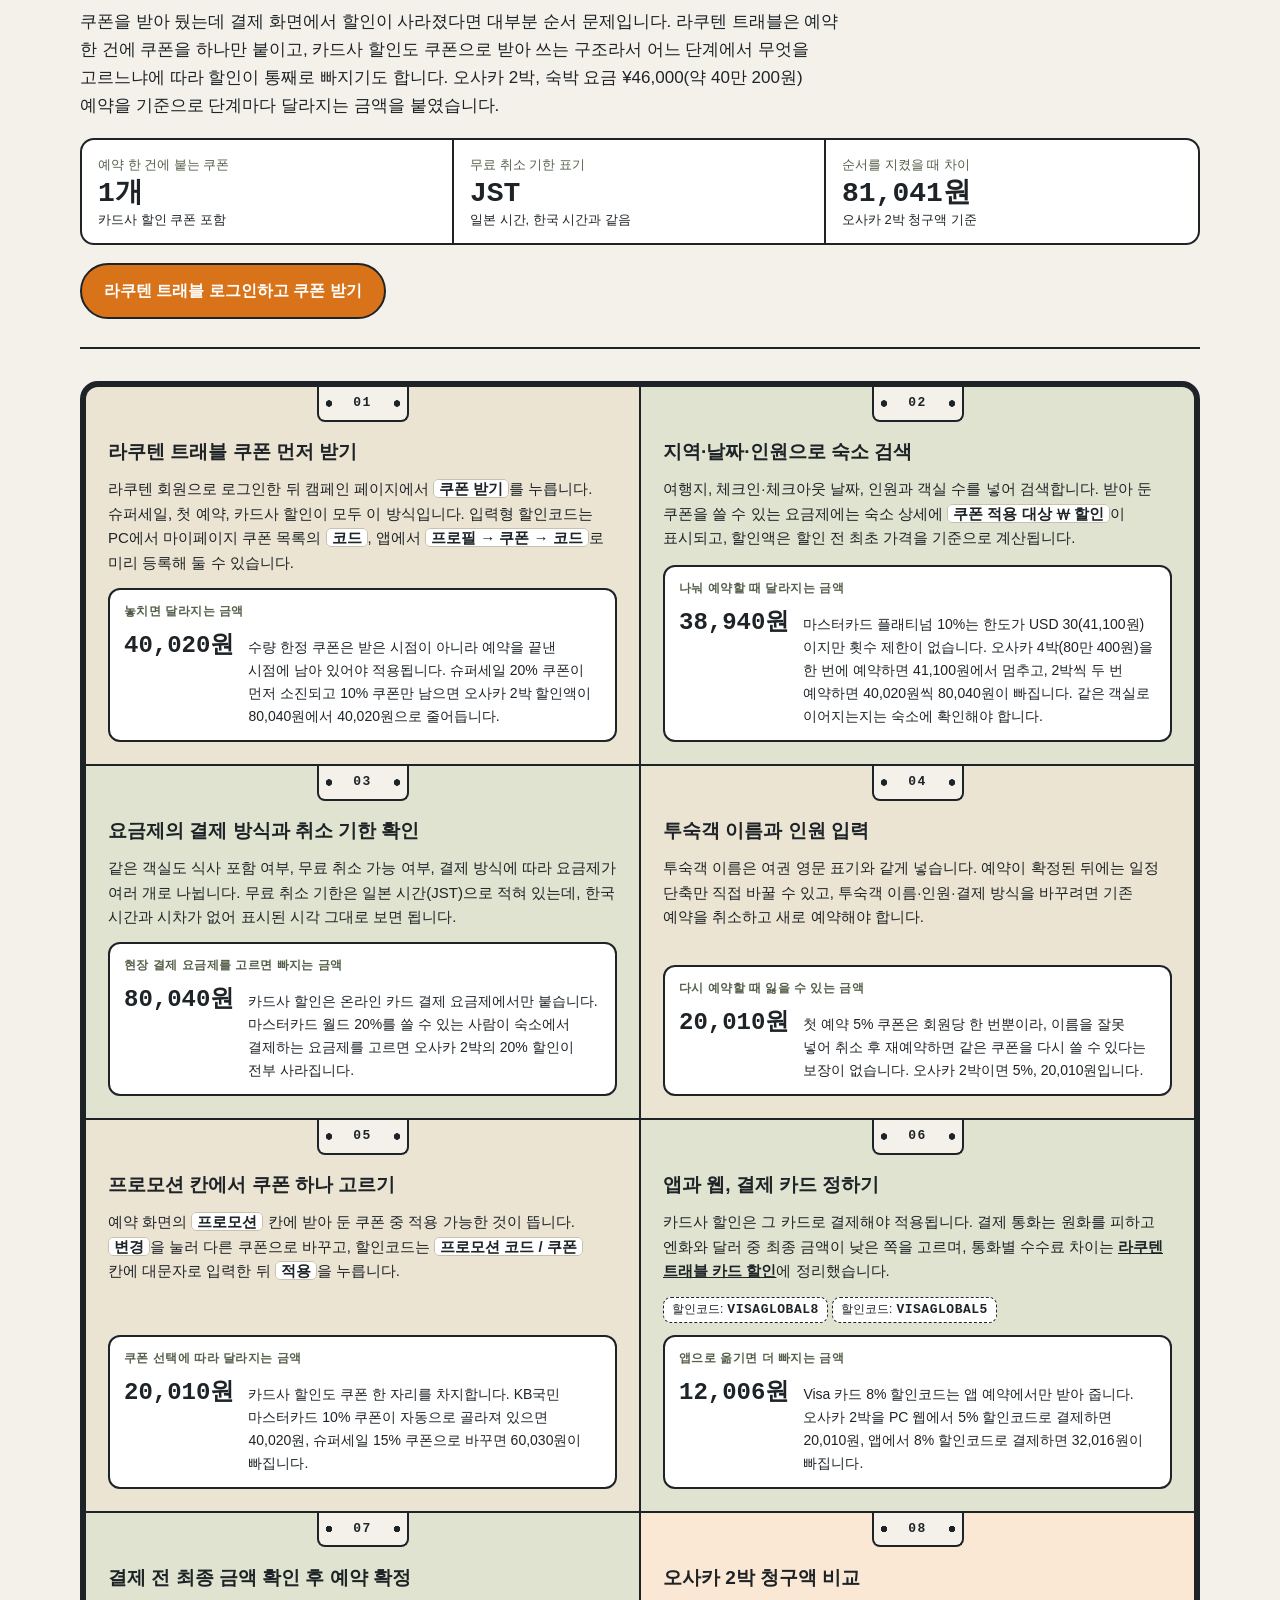
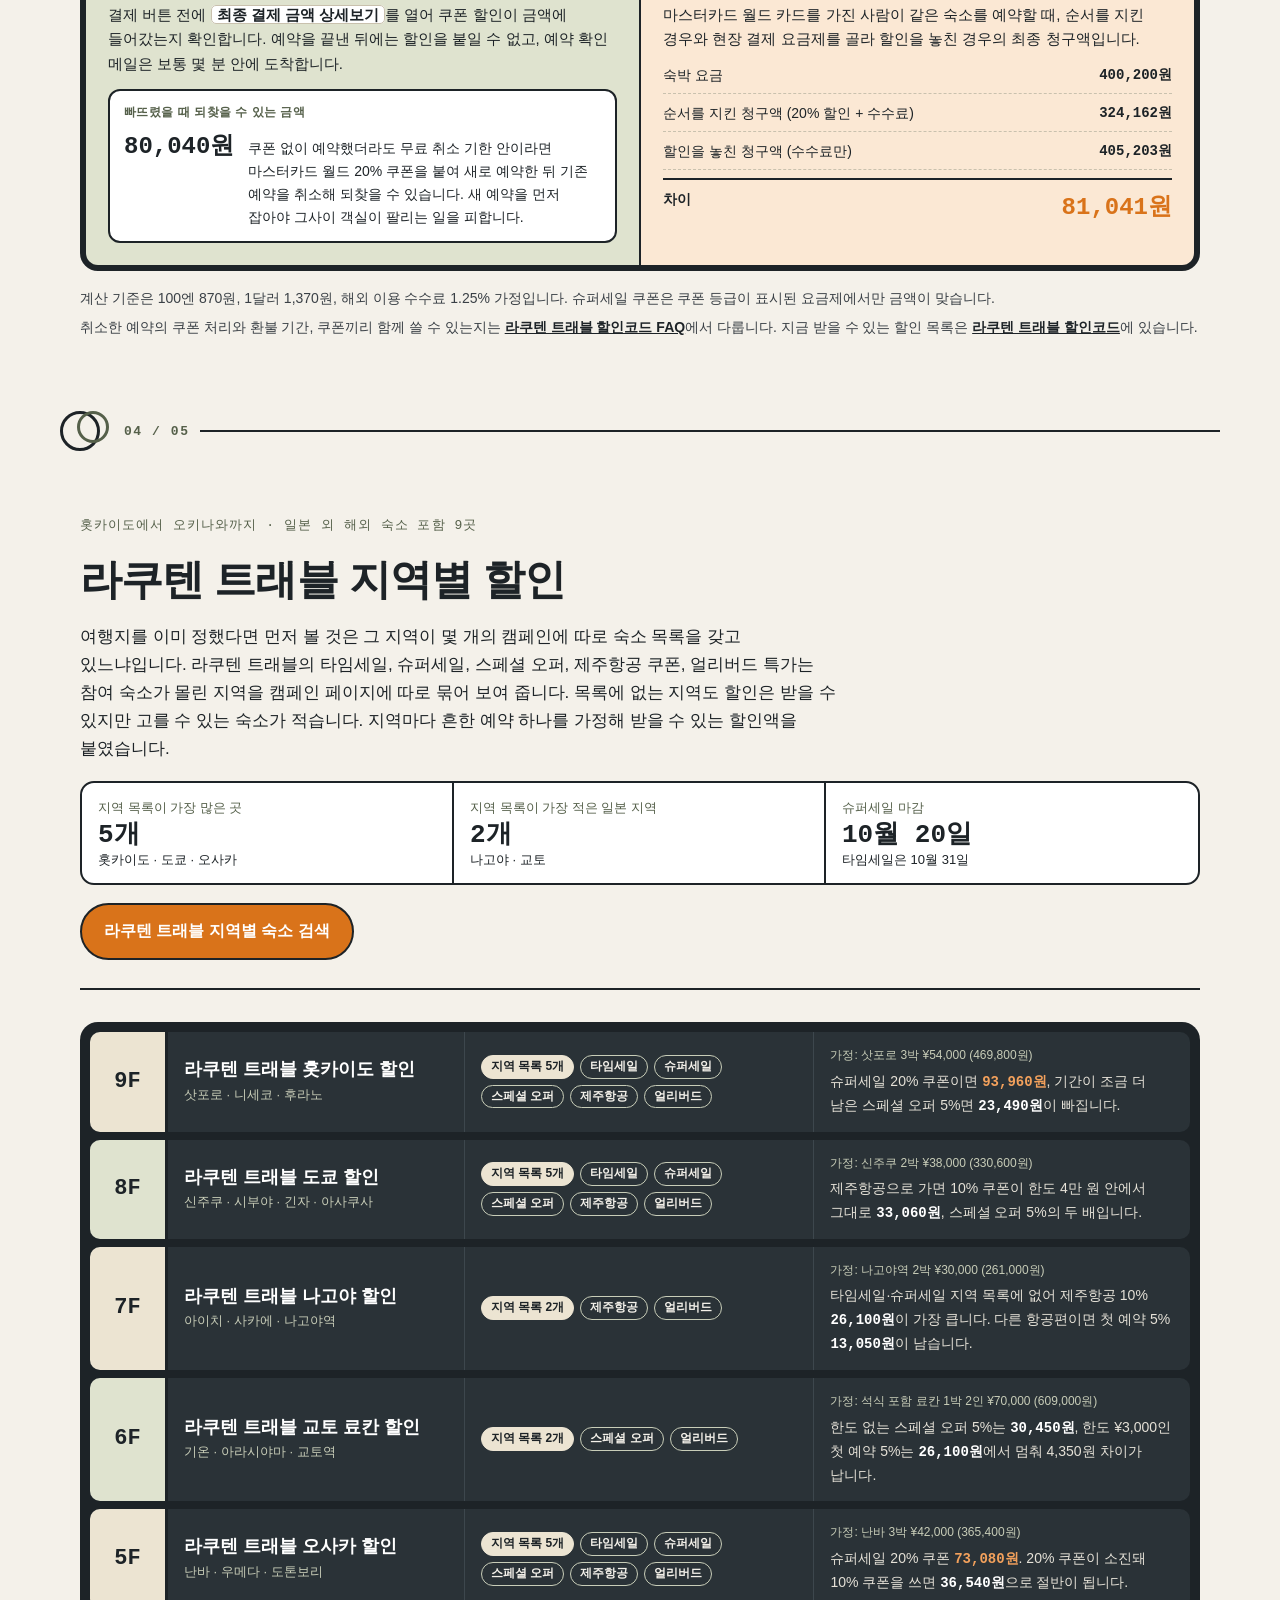
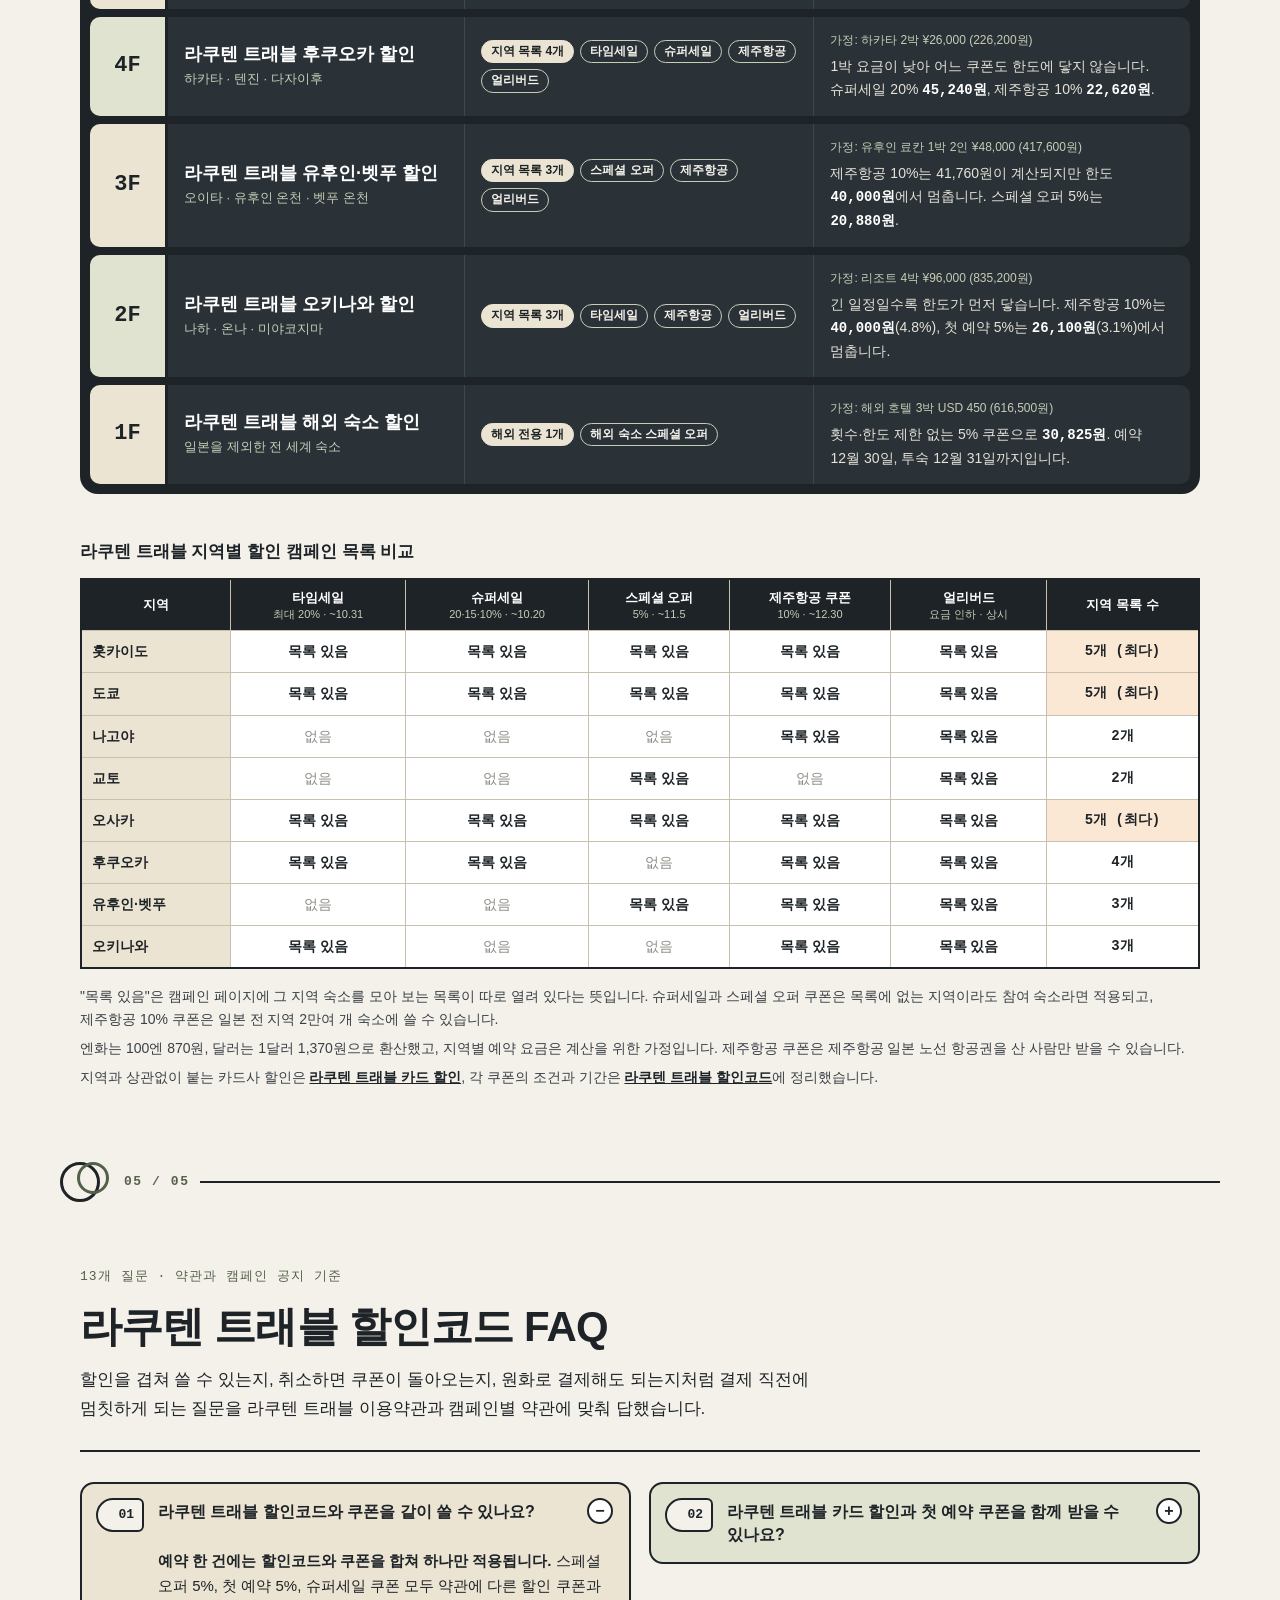
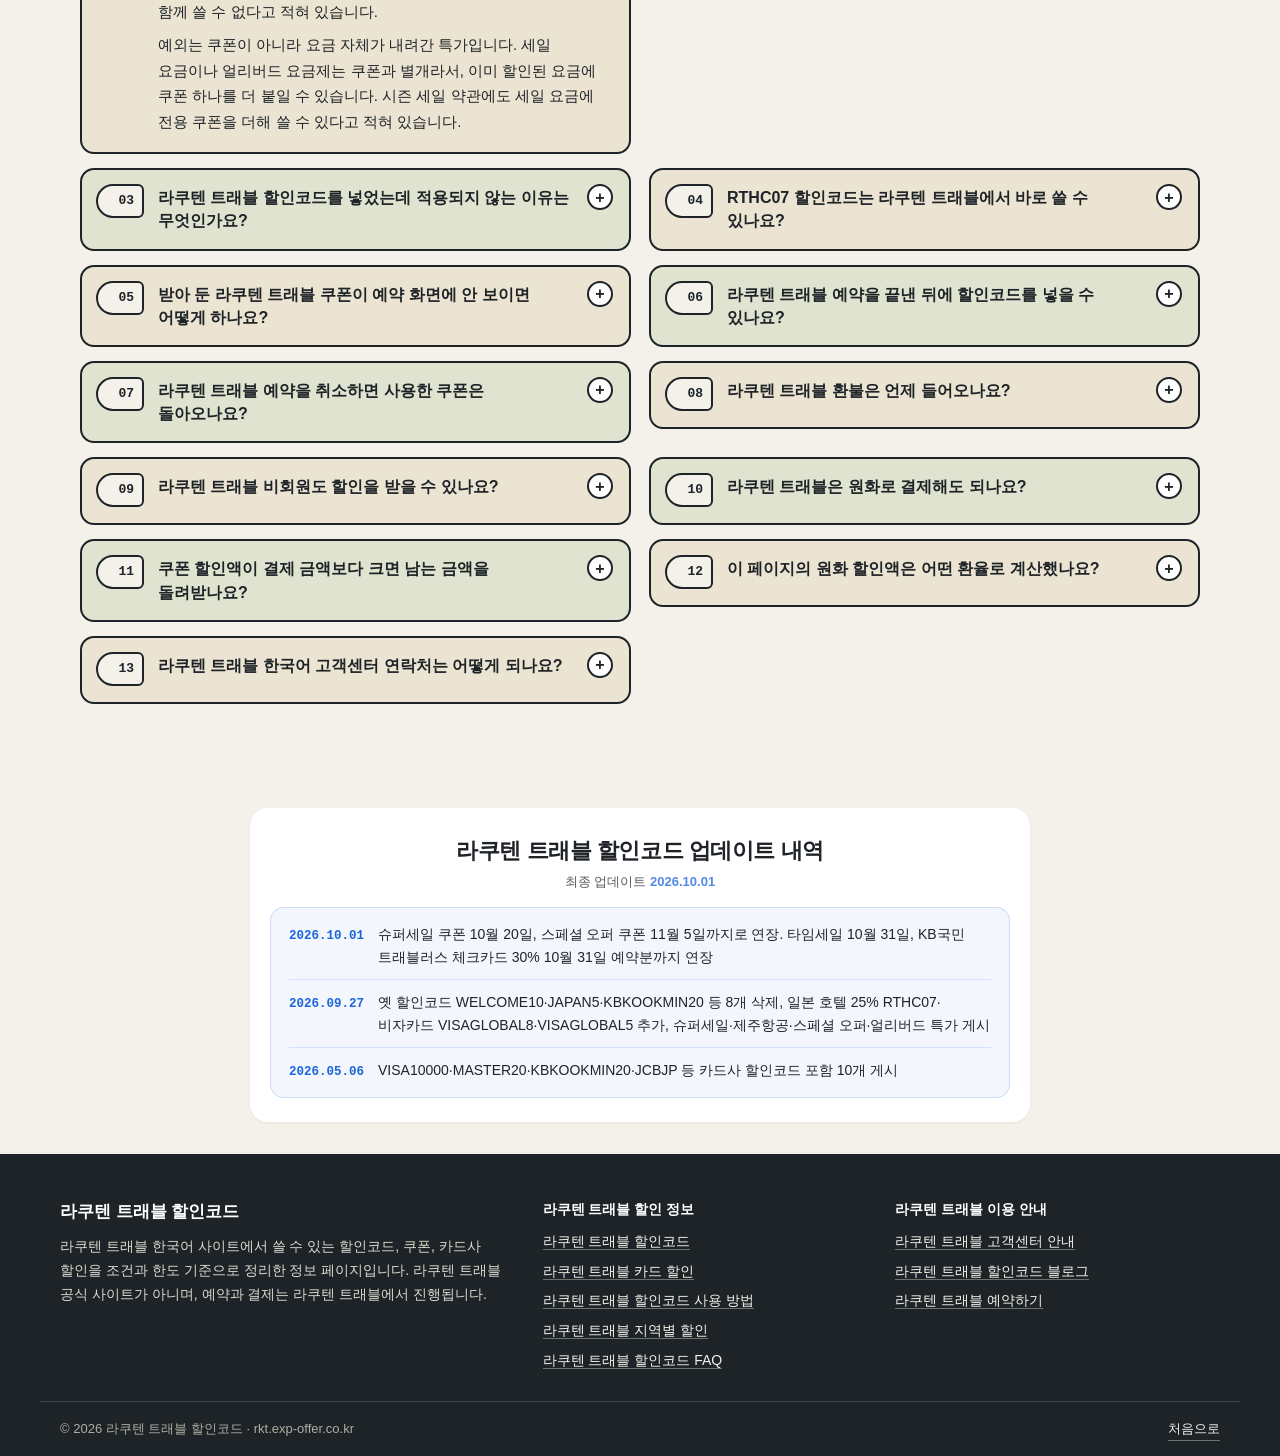
==== commit d0f07171: "10월 최신화 보완: 남은 9월 표기 정리, 종료일 10월 31일 표기, 이미지 없는 쿠폰은 목록 아래로 Co-Authored-By: Claude Opus 5.5 (1M conte" ====
--- a/index.html
+++ b/index.html
@@ -859,7 +859,7 @@
 <td data-label="할인 · 한도"><span><span class="rq-mono">20% · USD 100</span></span></td>
 <td data-label="한도 도달"><span><span class="rq-mono">685,000원</span></span></td>
 <td data-label="사용 횟수"><span>ID당 1회, 수량 한정</span></td>
-<td data-label="예약 기간"><span><time datetime="2026-09-01">2026.9.1</time> ~ <time datetime="2026-12-31">12.31</time></span></td>
+<td data-label="예약 기간"><span>~ <time datetime="2026-12-31">12.31</time></span></td>
 <td data-label="투숙 기간"><span>~ <time datetime="2026-12-31">2026.12.31</time></span></td>
 <td data-label="대상 · 제외"><span>일본 전 지역 숙소, 일부 숙소 제외</span></td>
 </tr>
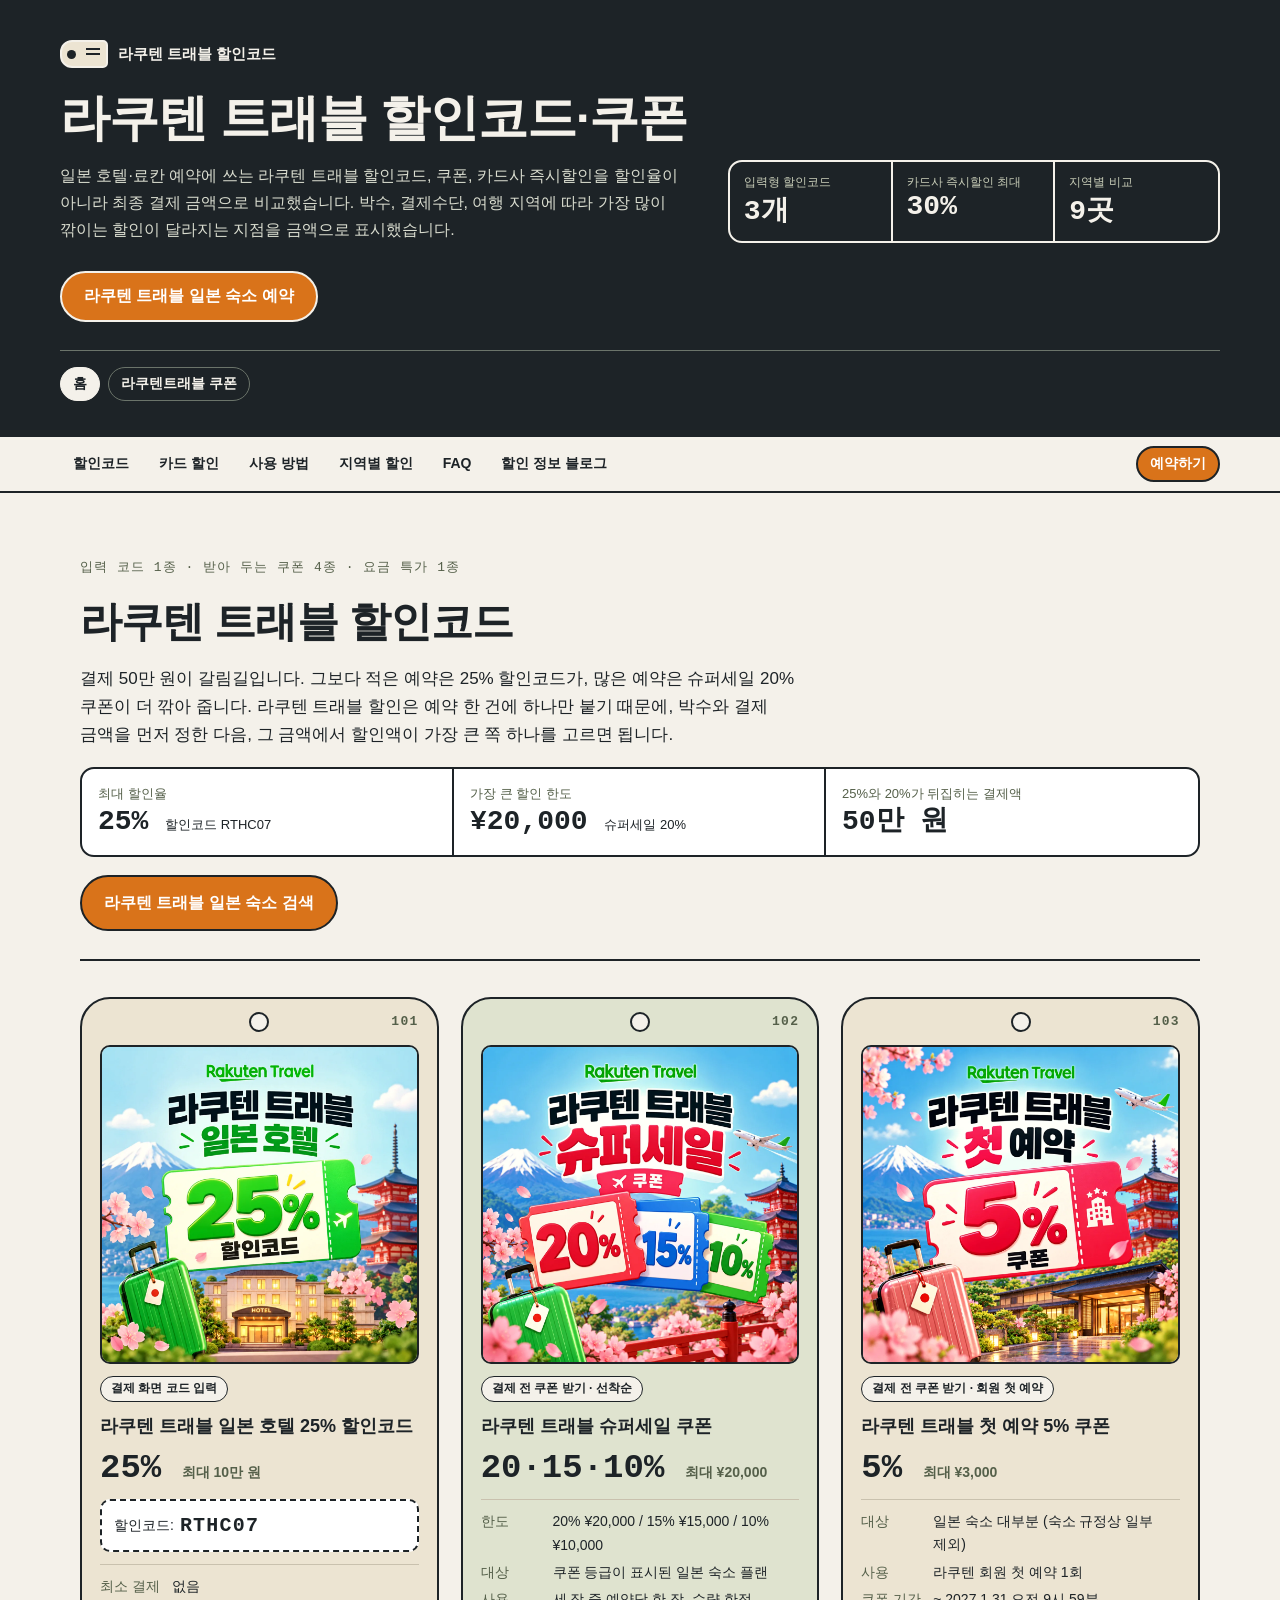
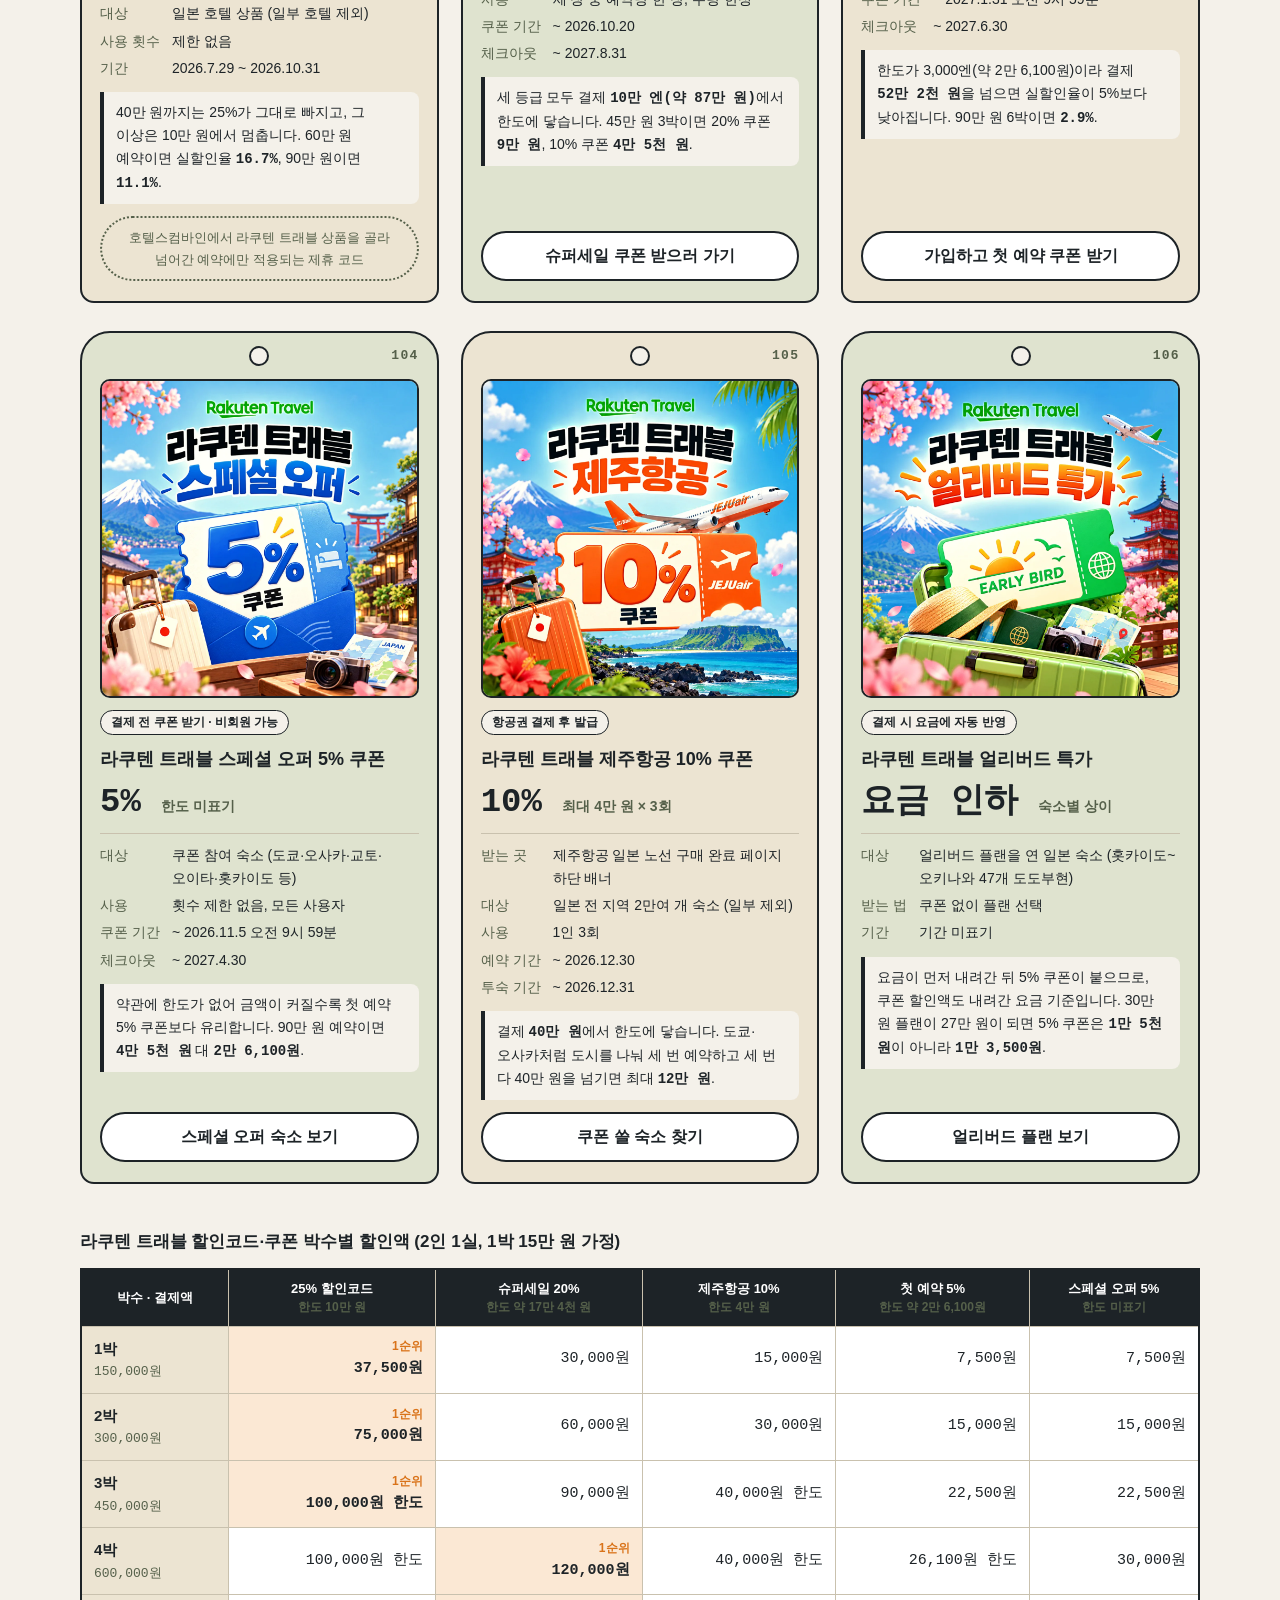
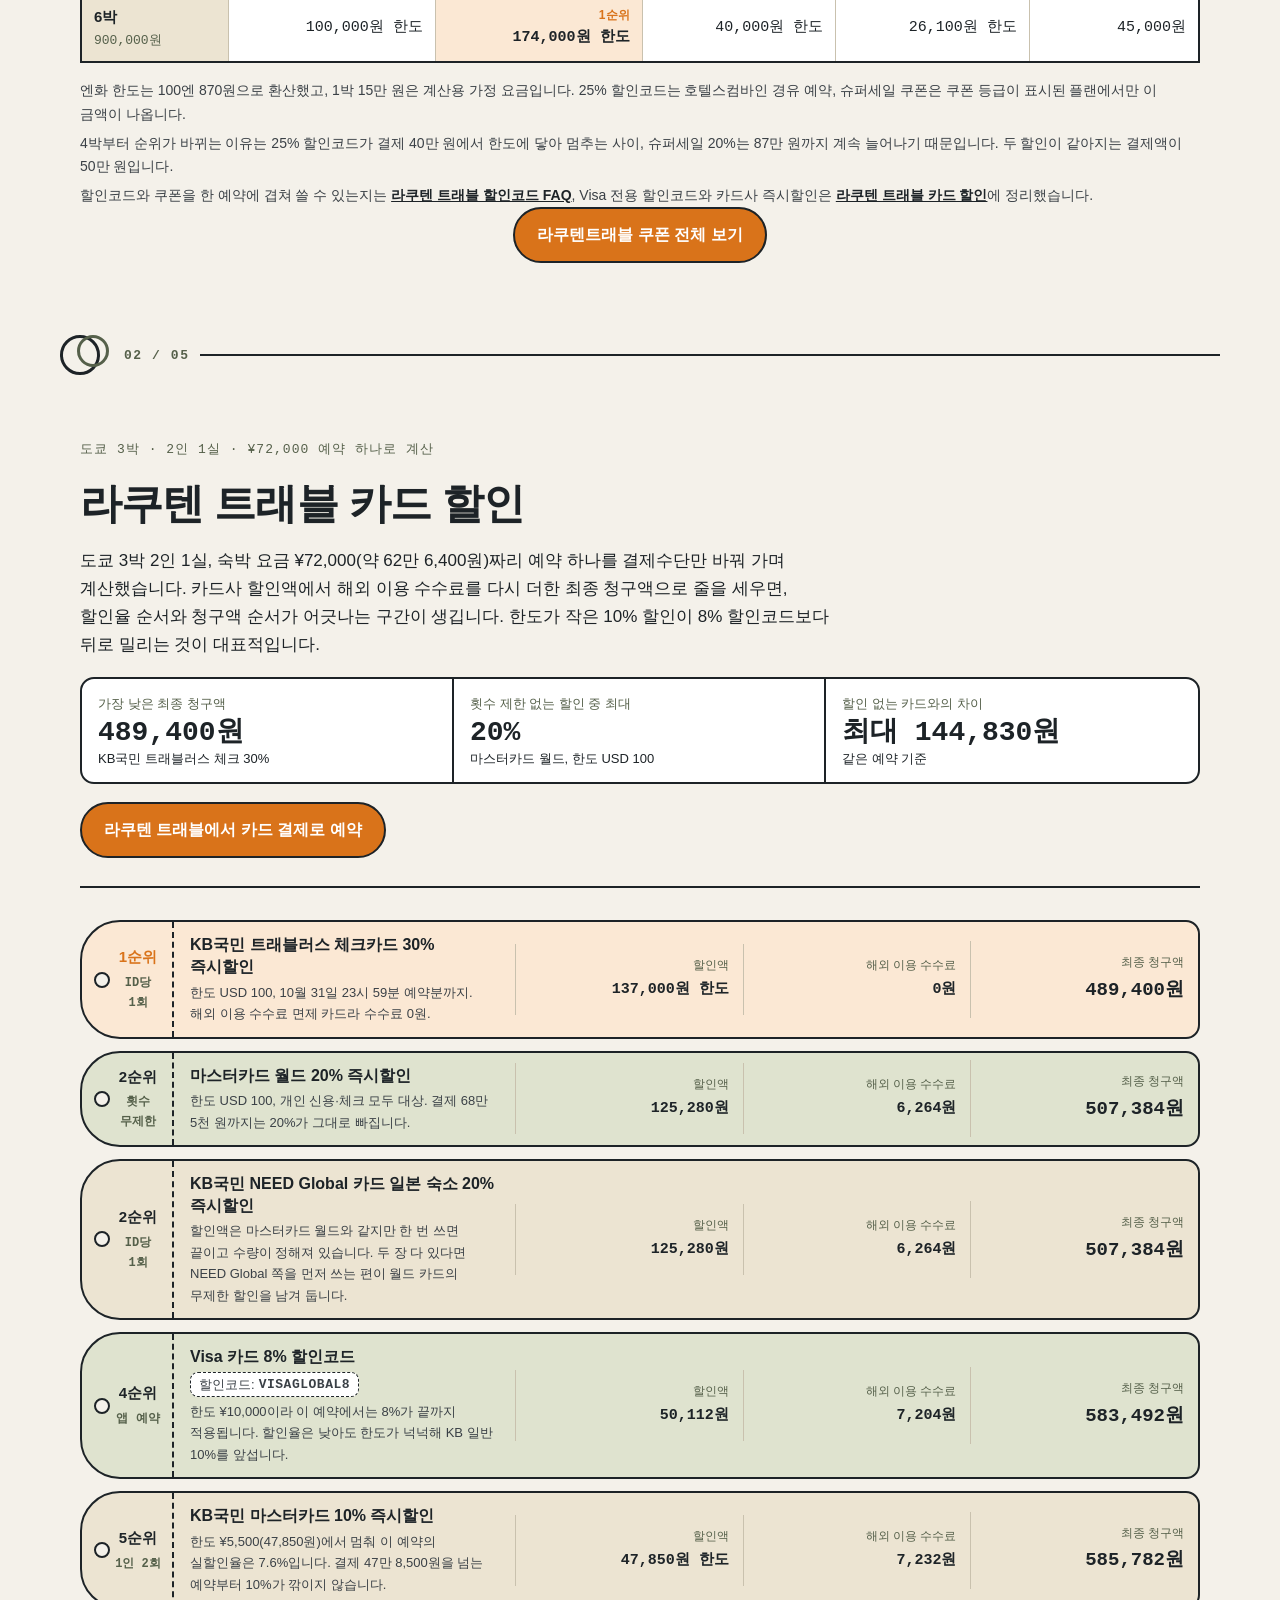
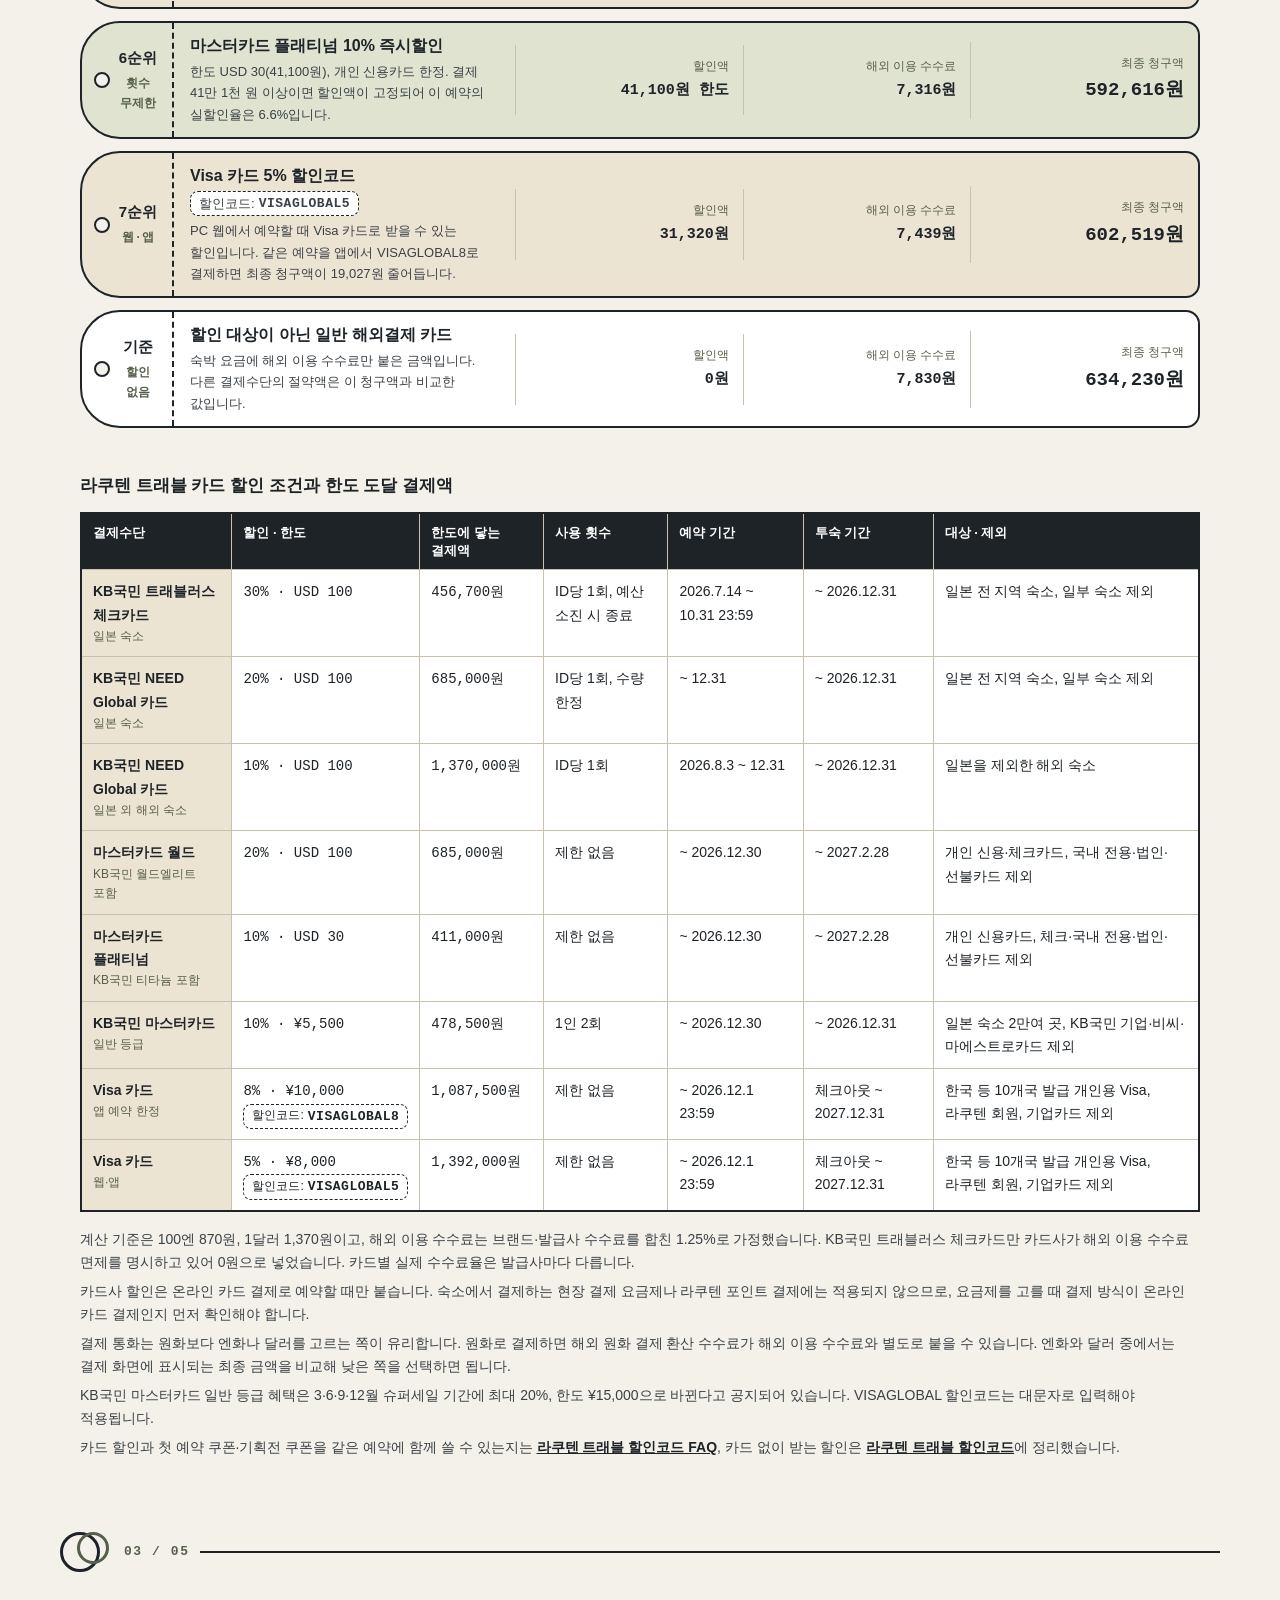
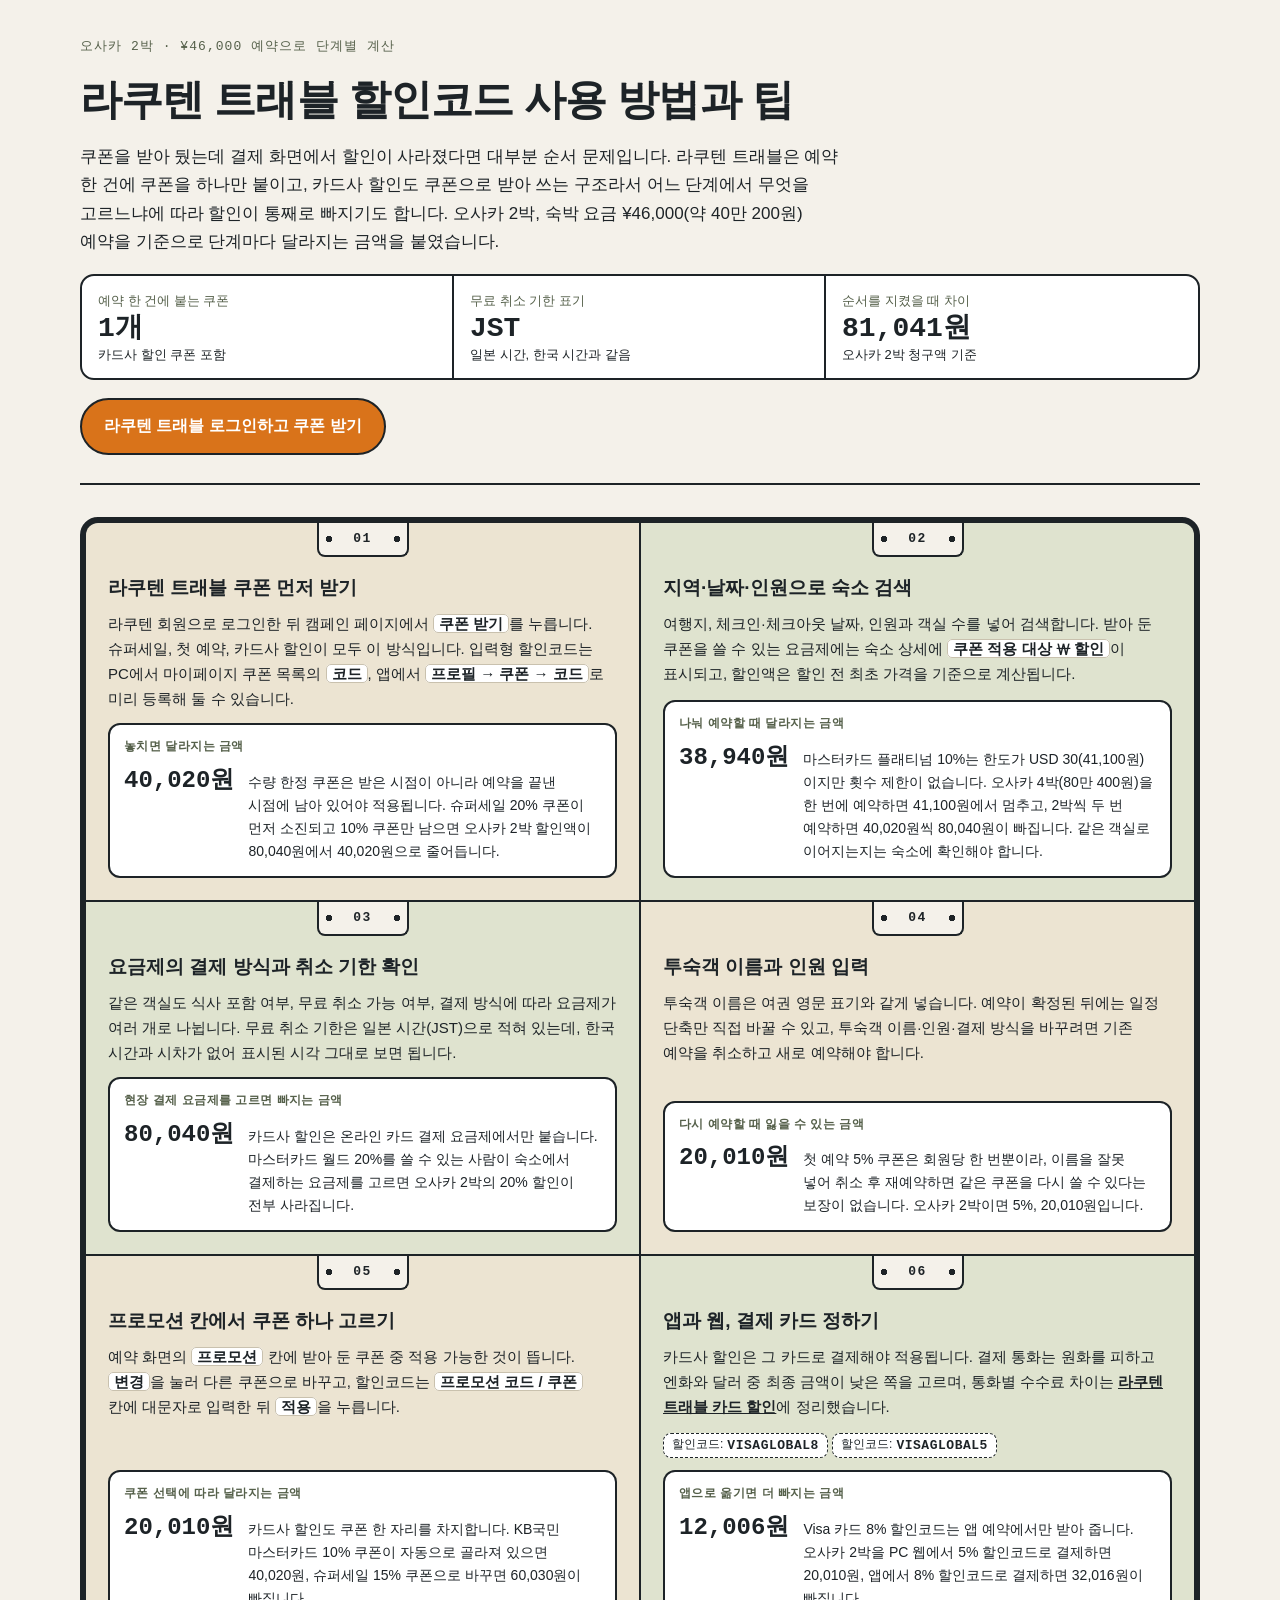
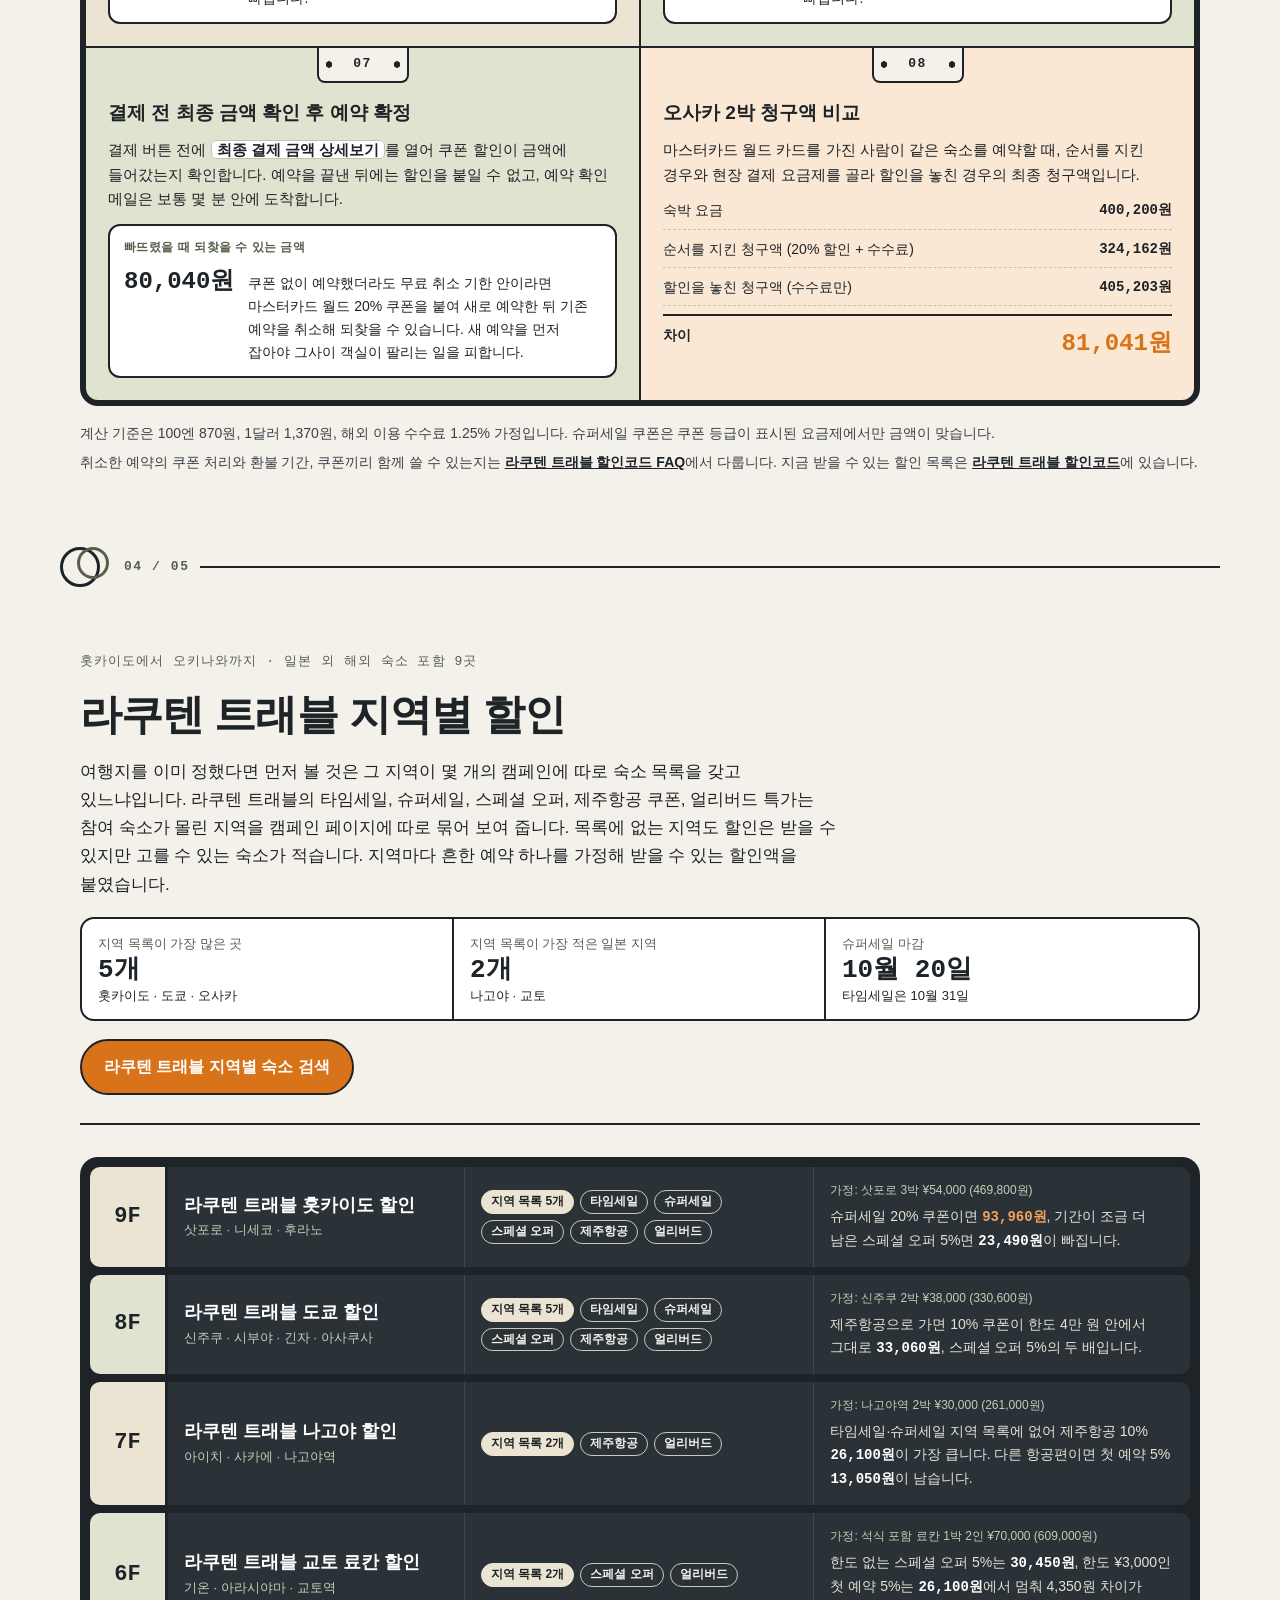
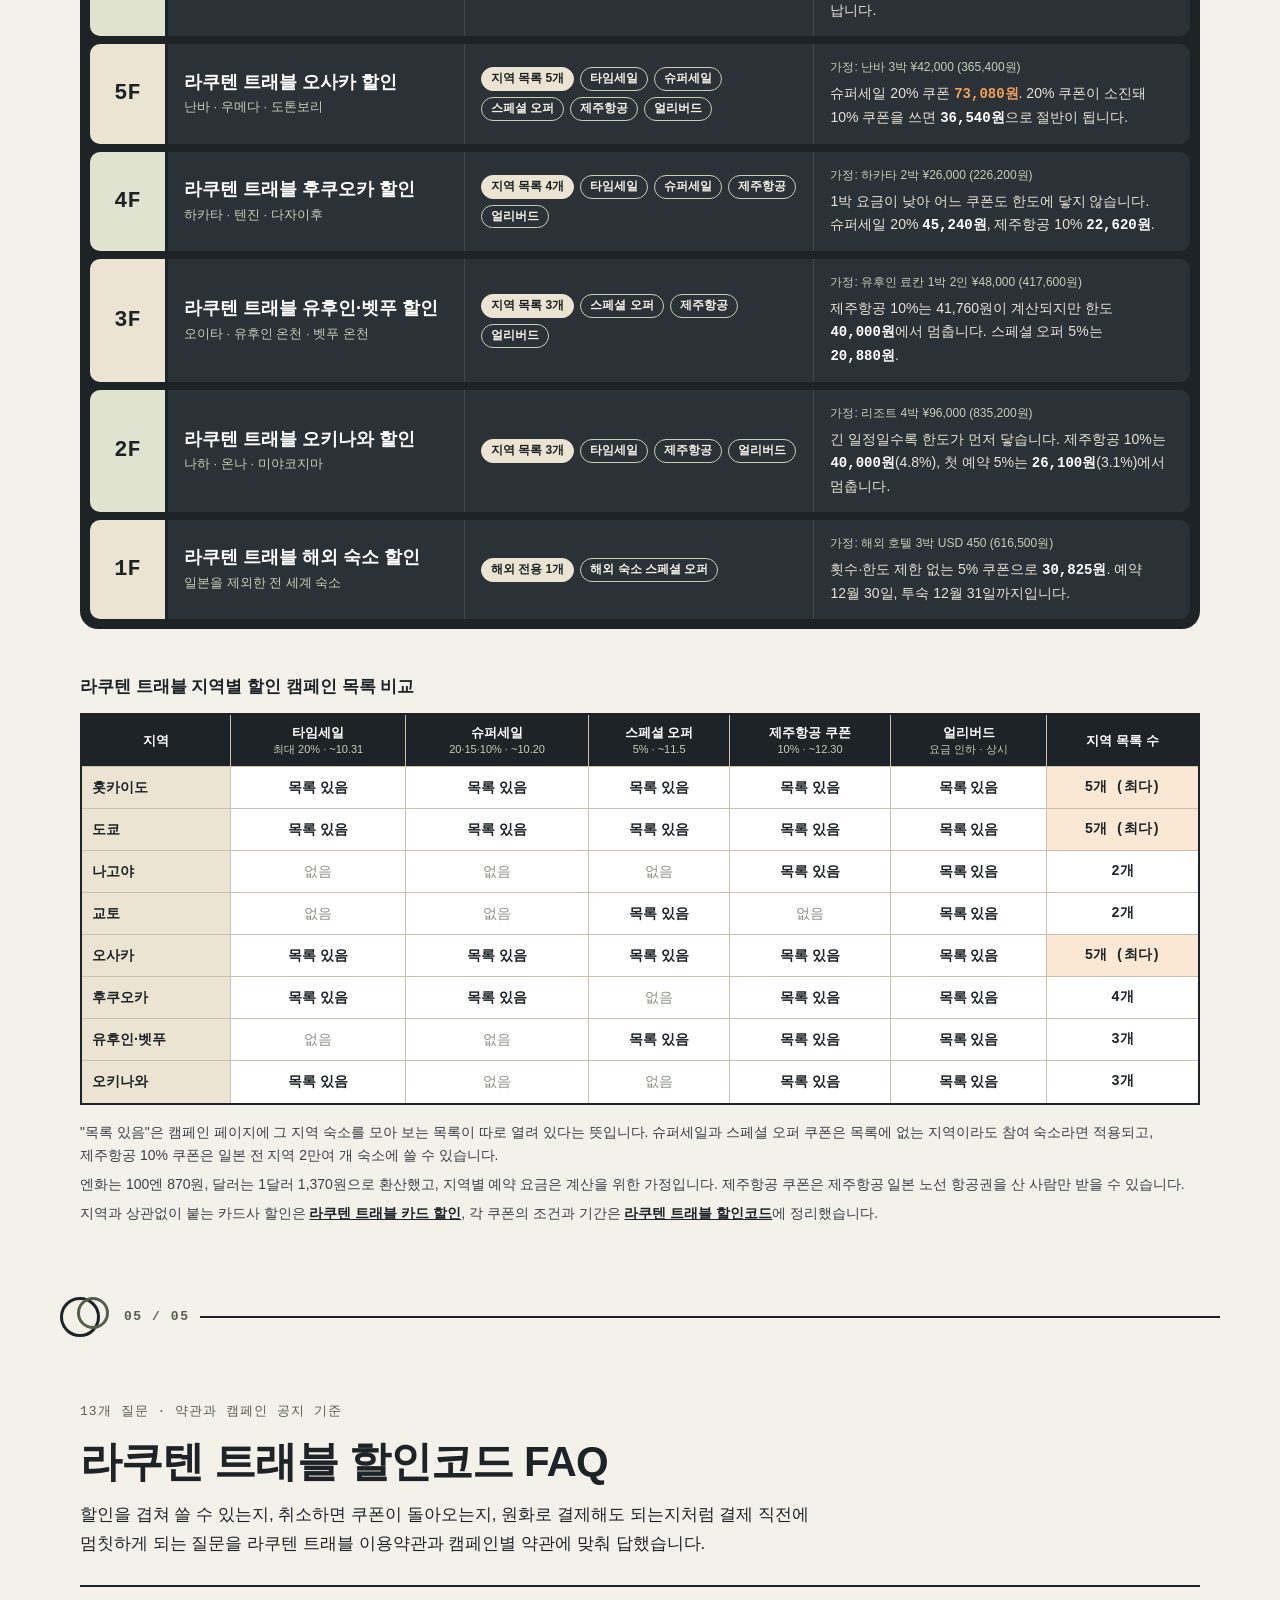
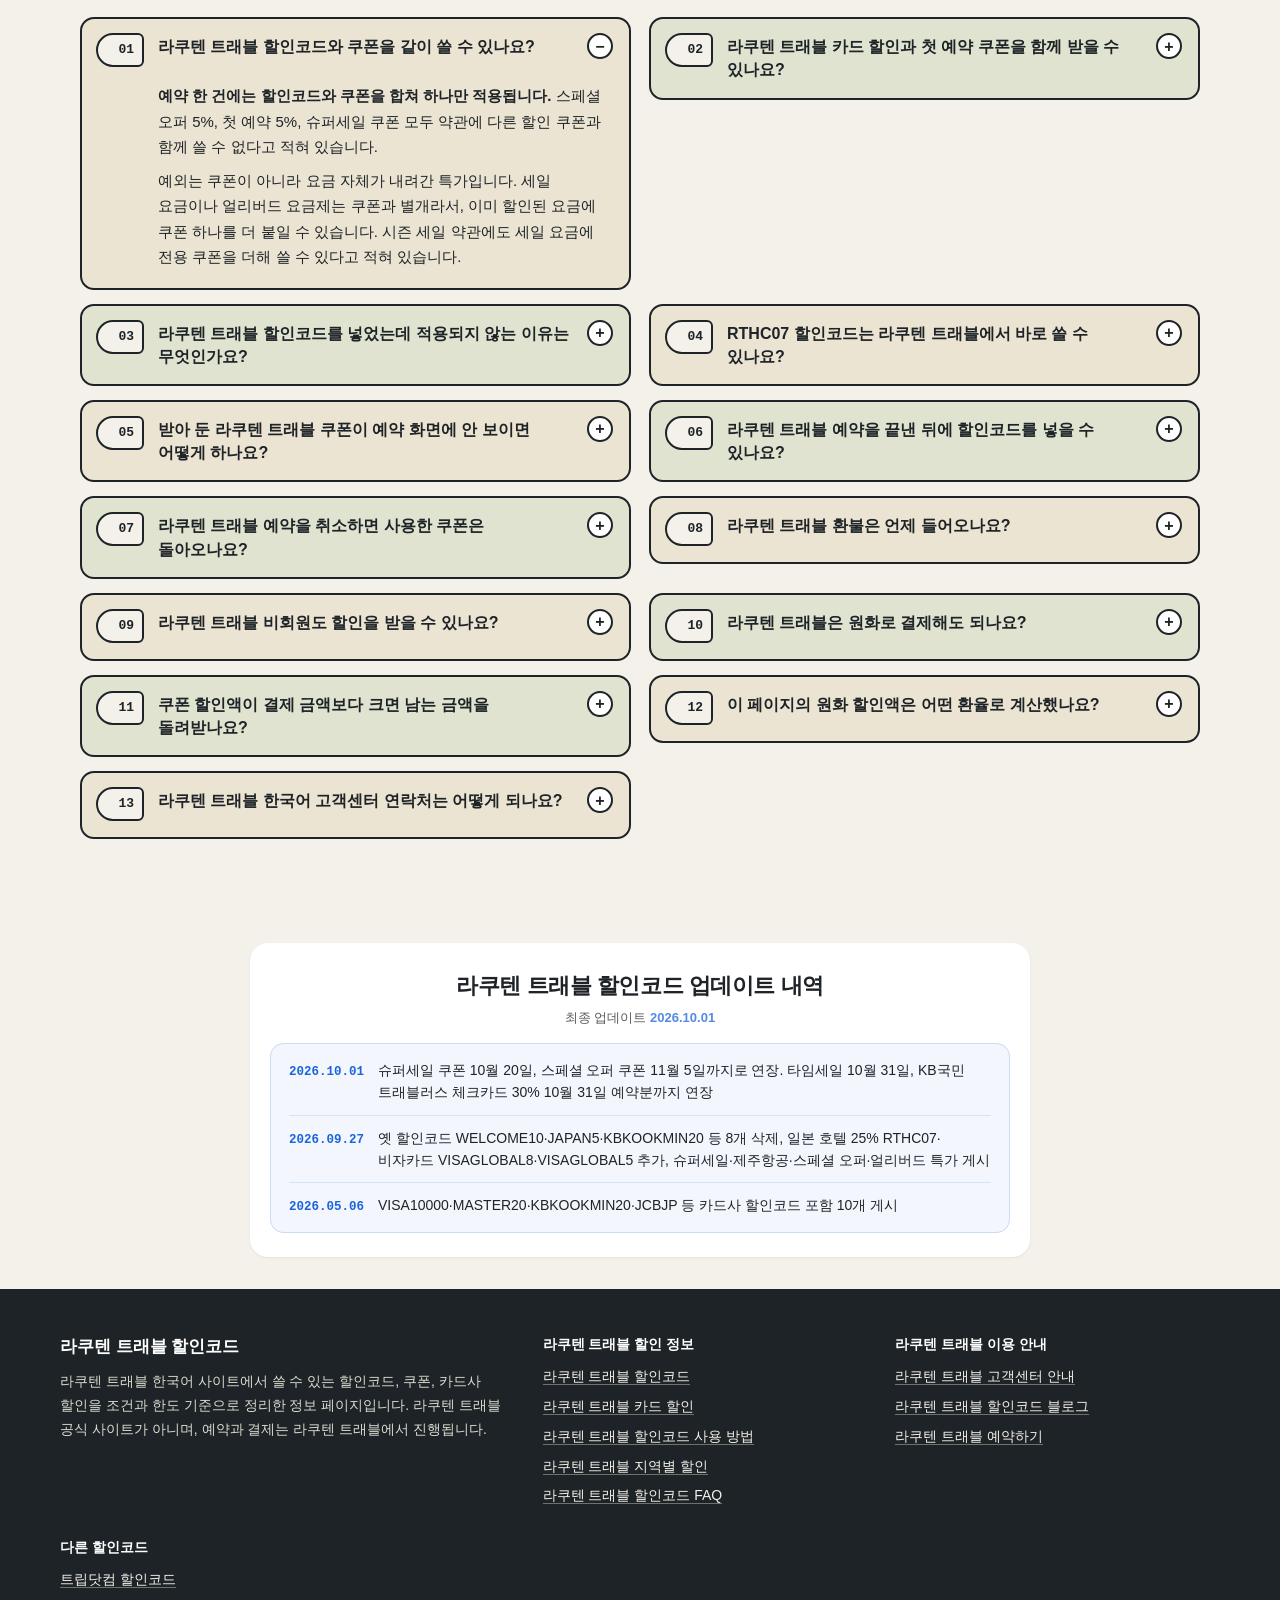
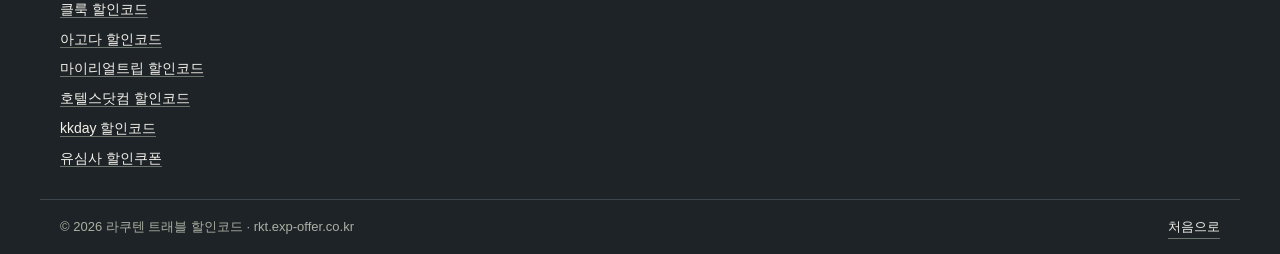
==== commit 1904ecb8: "사이트 갱신: 라쿠텐 트래블 할인코드" ====
--- a/index.html
+++ b/index.html
@@ -173,6 +173,12 @@
 .rx-foot a{color:#f4f1ea;text-decoration:none;border-bottom:1px solid #6b746a}
 .rx-foot a:hover,.rx-foot a:focus-visible{border-bottom-color:#f4f1ea}
 .rx-foot-bot{max-width:1160px;margin:0 auto;padding:16px 20px 32px;border-top:1px solid #3d474d;display:flex;flex-wrap:wrap;justify-content:space-between;gap:10px;font-size:13px;color:#aab0a2}
+.rx-pages{grid-column:1 / -1;display:flex;gap:8px;overflow-x:auto;white-space:nowrap;scrollbar-width:none;border-top:1px solid #6b746a;padding-top:16px}
+.rx-pages::-webkit-scrollbar{display:none}
+.rx-pages a{display:inline-block;flex:none;color:#f4f1ea;text-decoration:none;font-weight:700;font-size:14px;padding:7px 12px;border-radius:999px;border:1.5px solid #6b746a}
+.rx-pages a:hover,.rx-pages a:focus-visible,.rx-pages a[aria-current="page"]{border-color:#f4f1ea;background:#f4f1ea;color:var(--ink)}
+.rc-more{margin:32px 0 0;text-align:center}
+@media (max-width:360px){.rx-top,.rx-nav,main,.rx-foot{overflow-x:clip}}
 @media (max-width:860px){
 .rx-in{grid-template-columns:1fr;padding:30px 16px 28px}
 .rx-foot-in{grid-template-columns:1fr 1fr}
@@ -511,6 +517,10 @@
 <div><dt>지역별 비교</dt><dd>9곳</dd></div>
 </dl>
 <a class="rx-go" href="https://app.ac/YbwMP3l13" target="_blank" rel="nofollow sponsored noopener">라쿠텐 트래블 일본 숙소 예약</a>
+<nav class="rx-pages" aria-label="페이지 메뉴">
+<a href="./" aria-current="page">홈</a>
+<a href="coupon/">라쿠텐트래블 쿠폰</a>
+</nav>
 </div>
 </header>
 <nav class="rx-nav" aria-label="라쿠텐 트래블 할인 정보 목차">
@@ -711,6 +721,7 @@
 <p>할인코드와 쿠폰을 한 예약에 겹쳐 쓸 수 있는지는 <a href="#faq">라쿠텐 트래블 할인코드 FAQ</a>, Visa 전용 할인코드와 카드사 즉시할인은 <a href="#cards">라쿠텐 트래블 카드 할인</a>에 정리했습니다.</p>
 </div>
 </div>
+<p class="rc-more"><a class="rc-cta" href="coupon/">라쿠텐트래블 쿠폰 전체 보기</a></p>
 </div>
 </section>
 <div class="rx-sep" aria-hidden="true" data-n="02 / 05"><span class="rx-ring"></span></div>
@@ -1359,6 +1370,20 @@
 <li><a href="https://app.ac/YbwMP3l13" target="_blank" rel="nofollow sponsored noopener">라쿠텐 트래블 예약하기</a></li>
 </ul>
 </div>
+<!--@FOOTER-LINKS-->
+<div>
+<p class="rx-foot-col">다른 할인코드</p>
+<ul>
+<li><a href="tripcom/">트립닷컴 할인코드</a></li>
+<li><a href="klook/">클룩 할인코드</a></li>
+<li><a href="agoda/">아고다 할인코드</a></li>
+<li><a href="myrealtrip/">마이리얼트립 할인코드</a></li>
+<li><a href="hotelscom/">호텔스닷컴 할인코드</a></li>
+<li><a href="kkday/">kkday 할인코드</a></li>
+<li><a href="usimsa/">유심사 할인쿠폰</a></li>
+</ul>
+</div>
+<!--@/FOOTER-LINKS-->
 </div>
 <div class="rx-foot-bot">
 <p>© 2026 라쿠텐 트래블 할인코드 · rkt.exp-offer.co.kr</p>
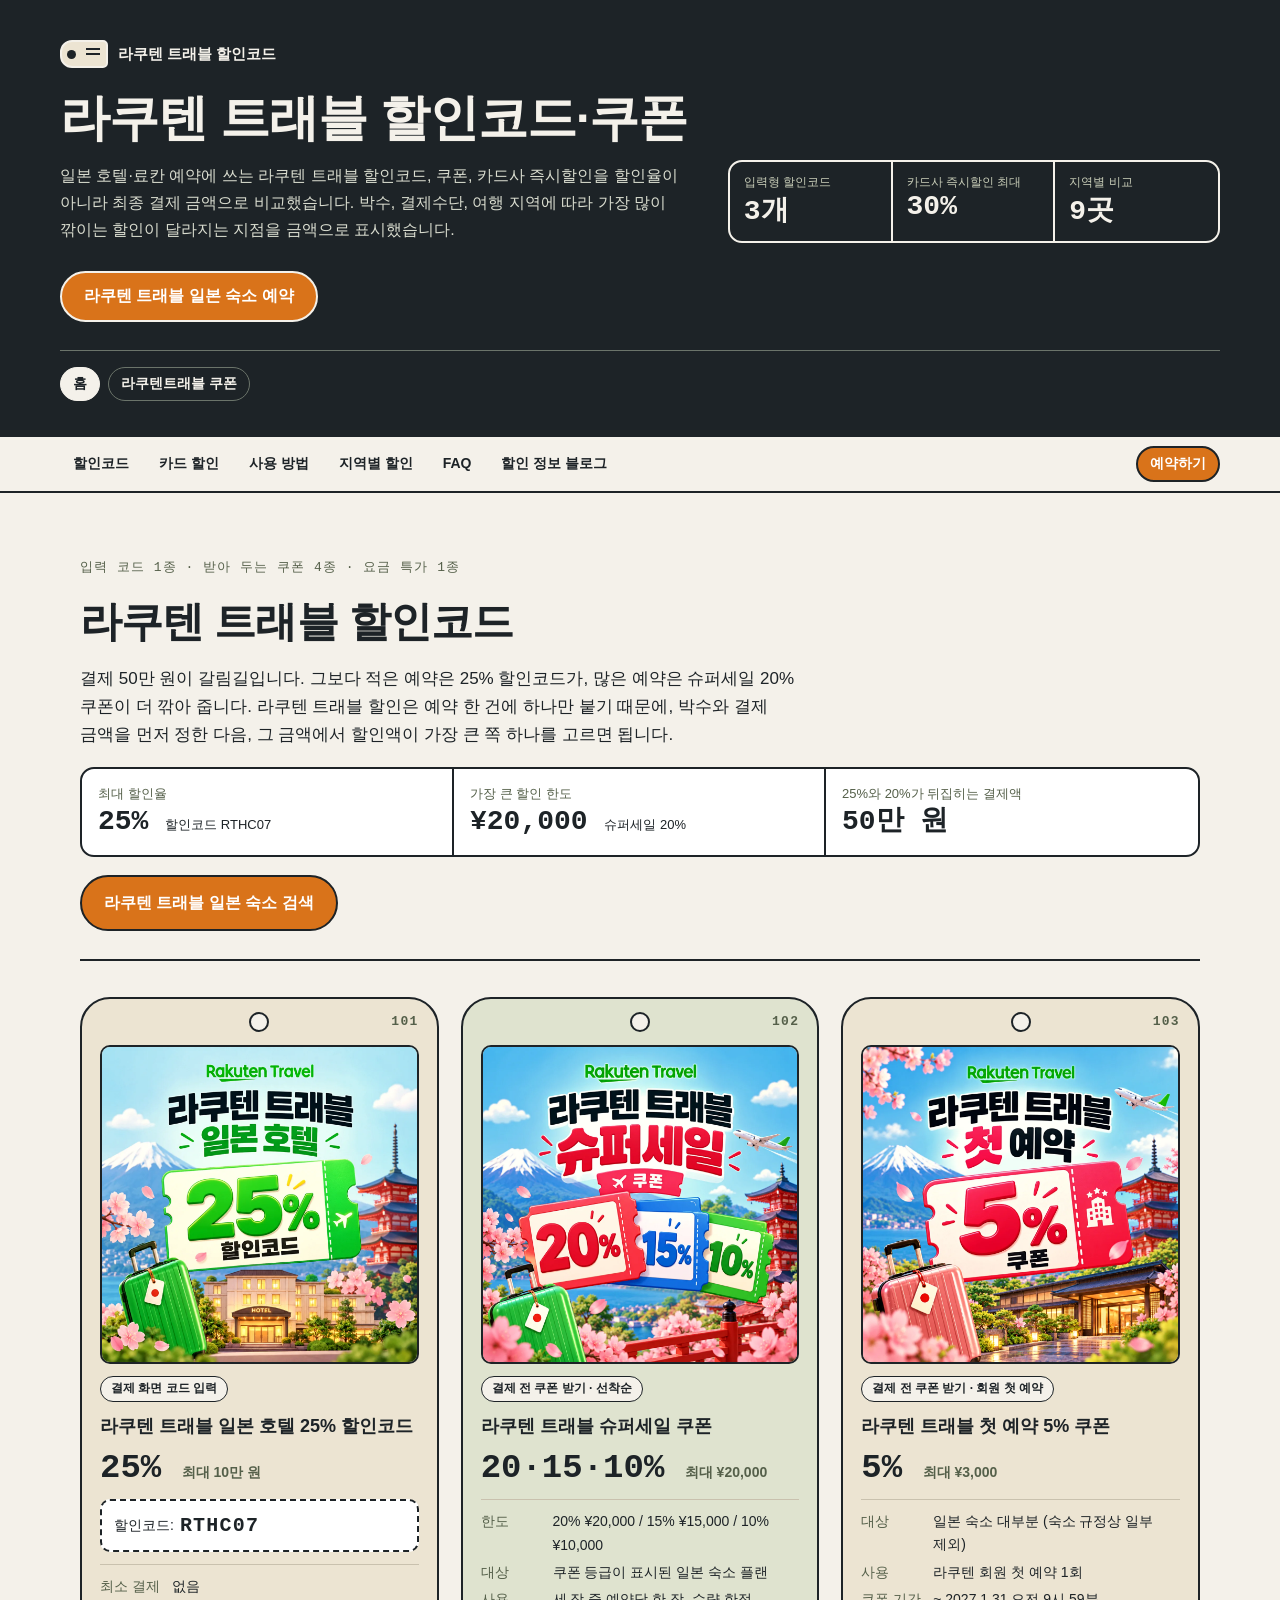
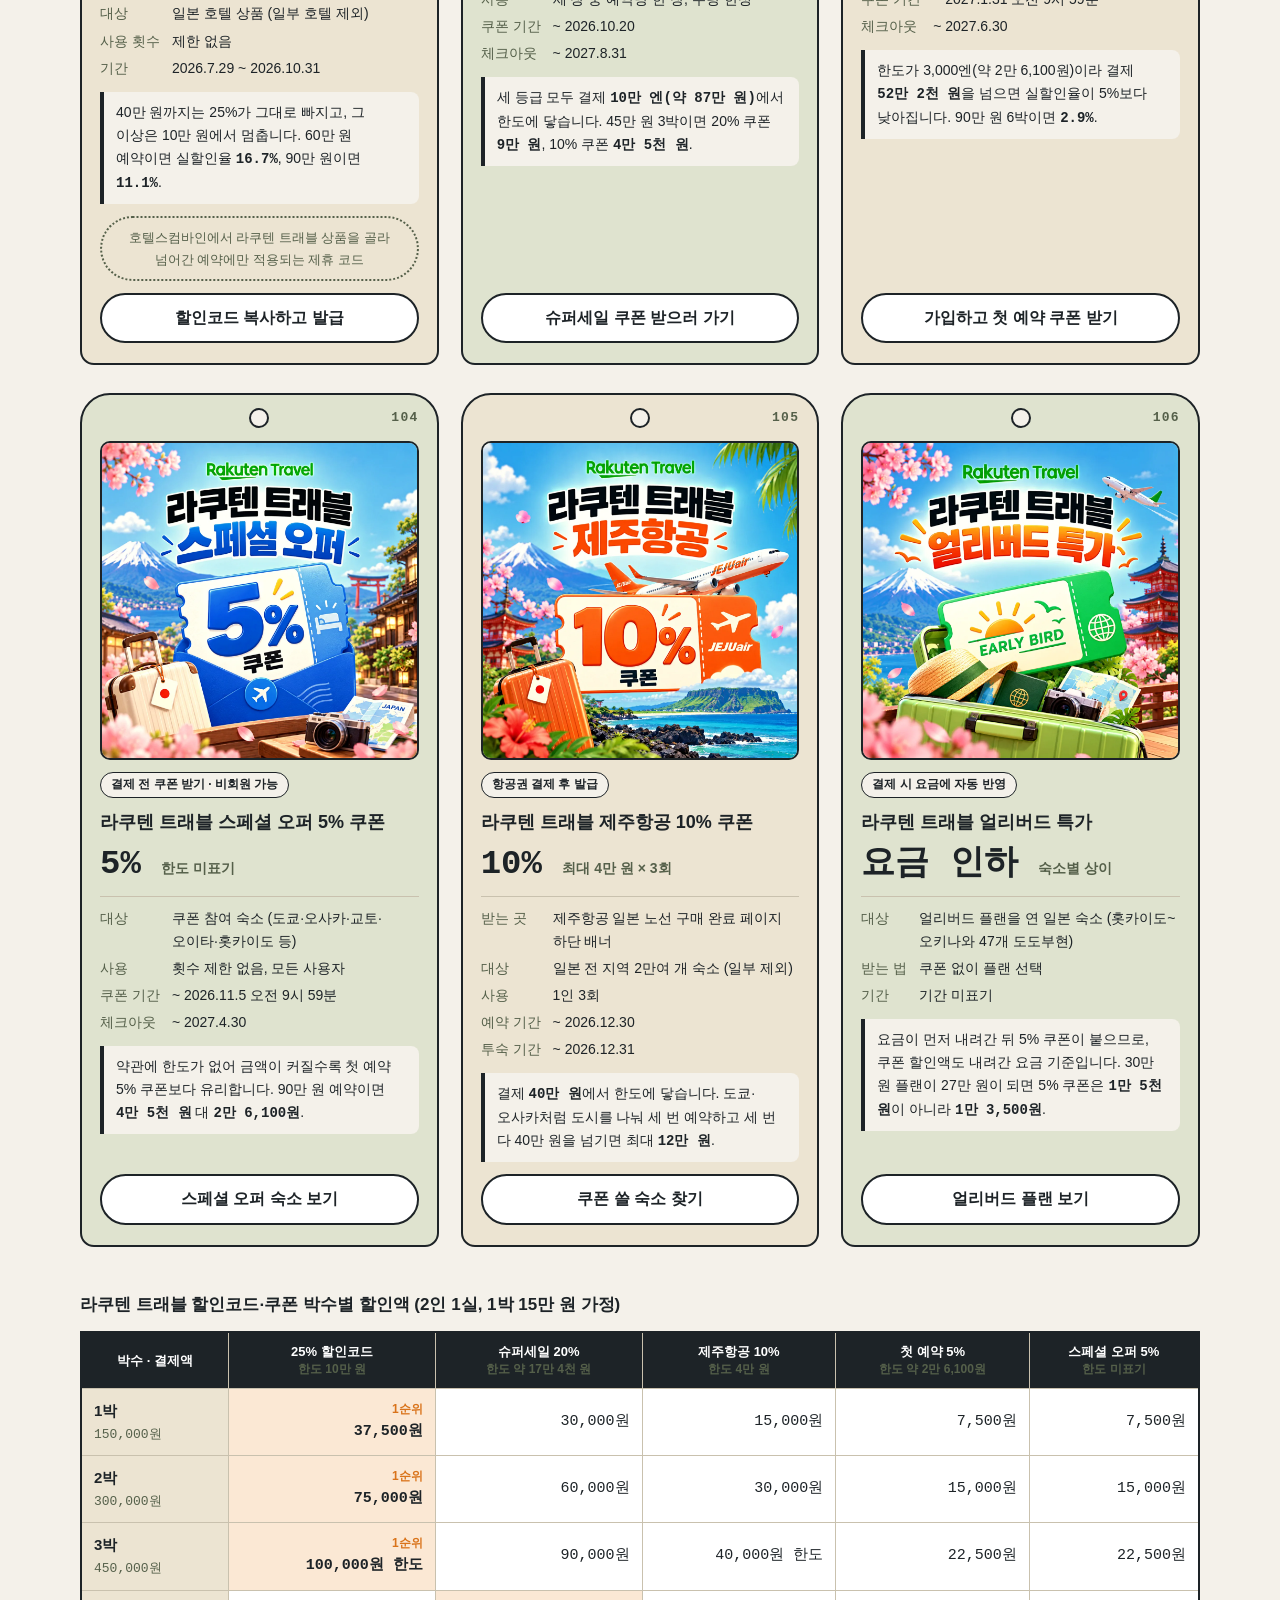
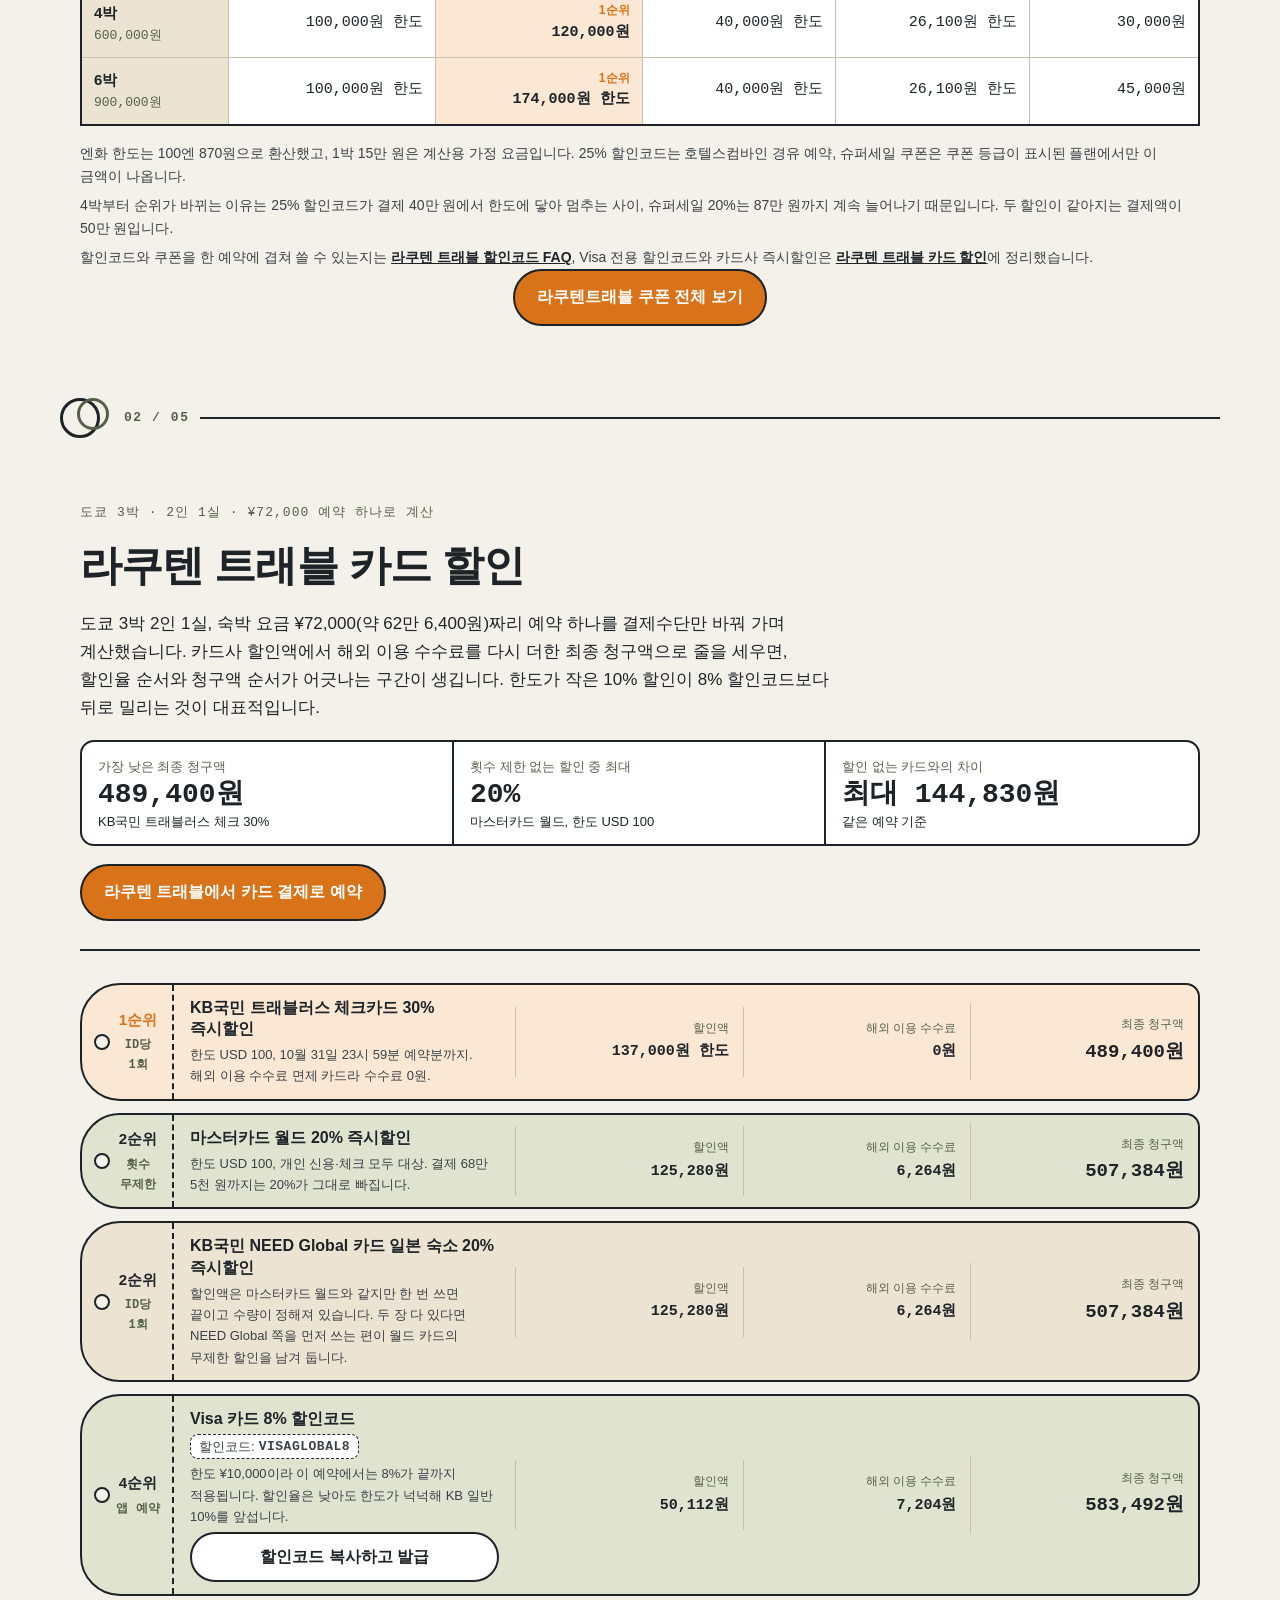
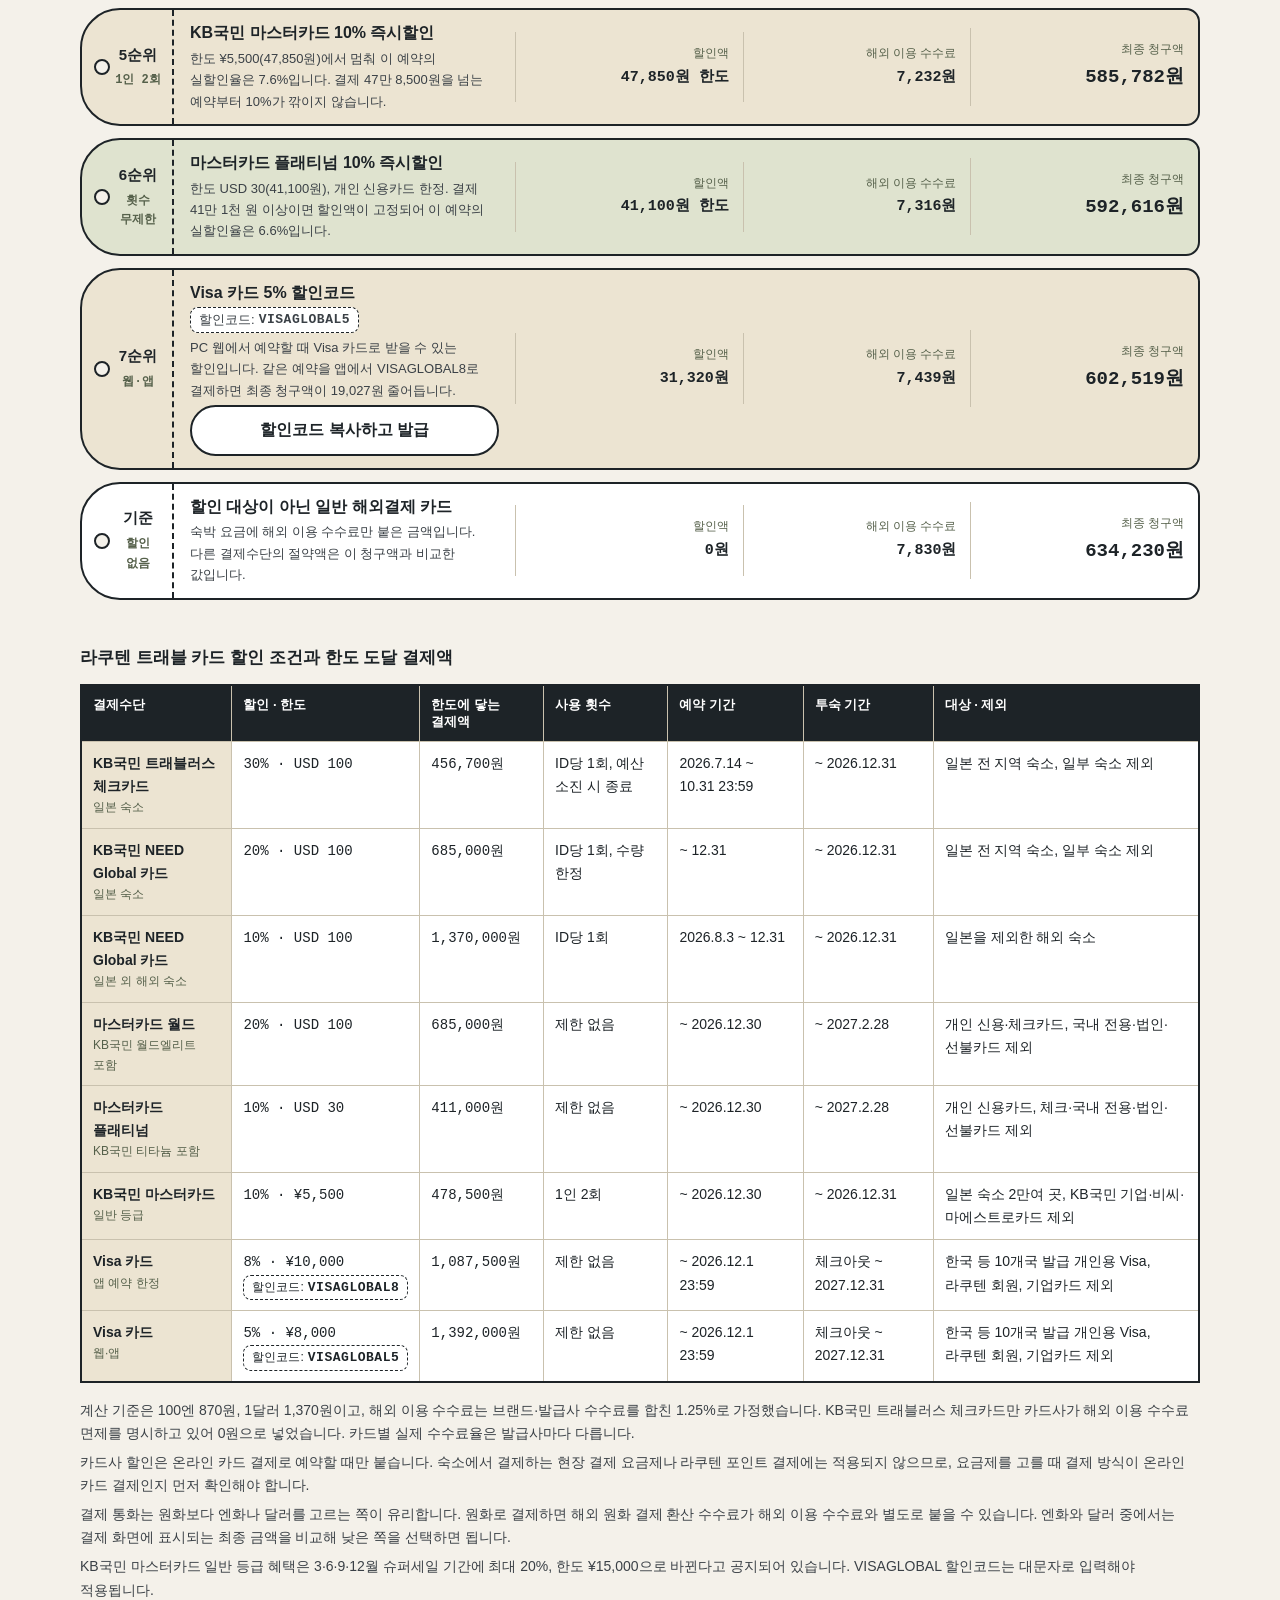
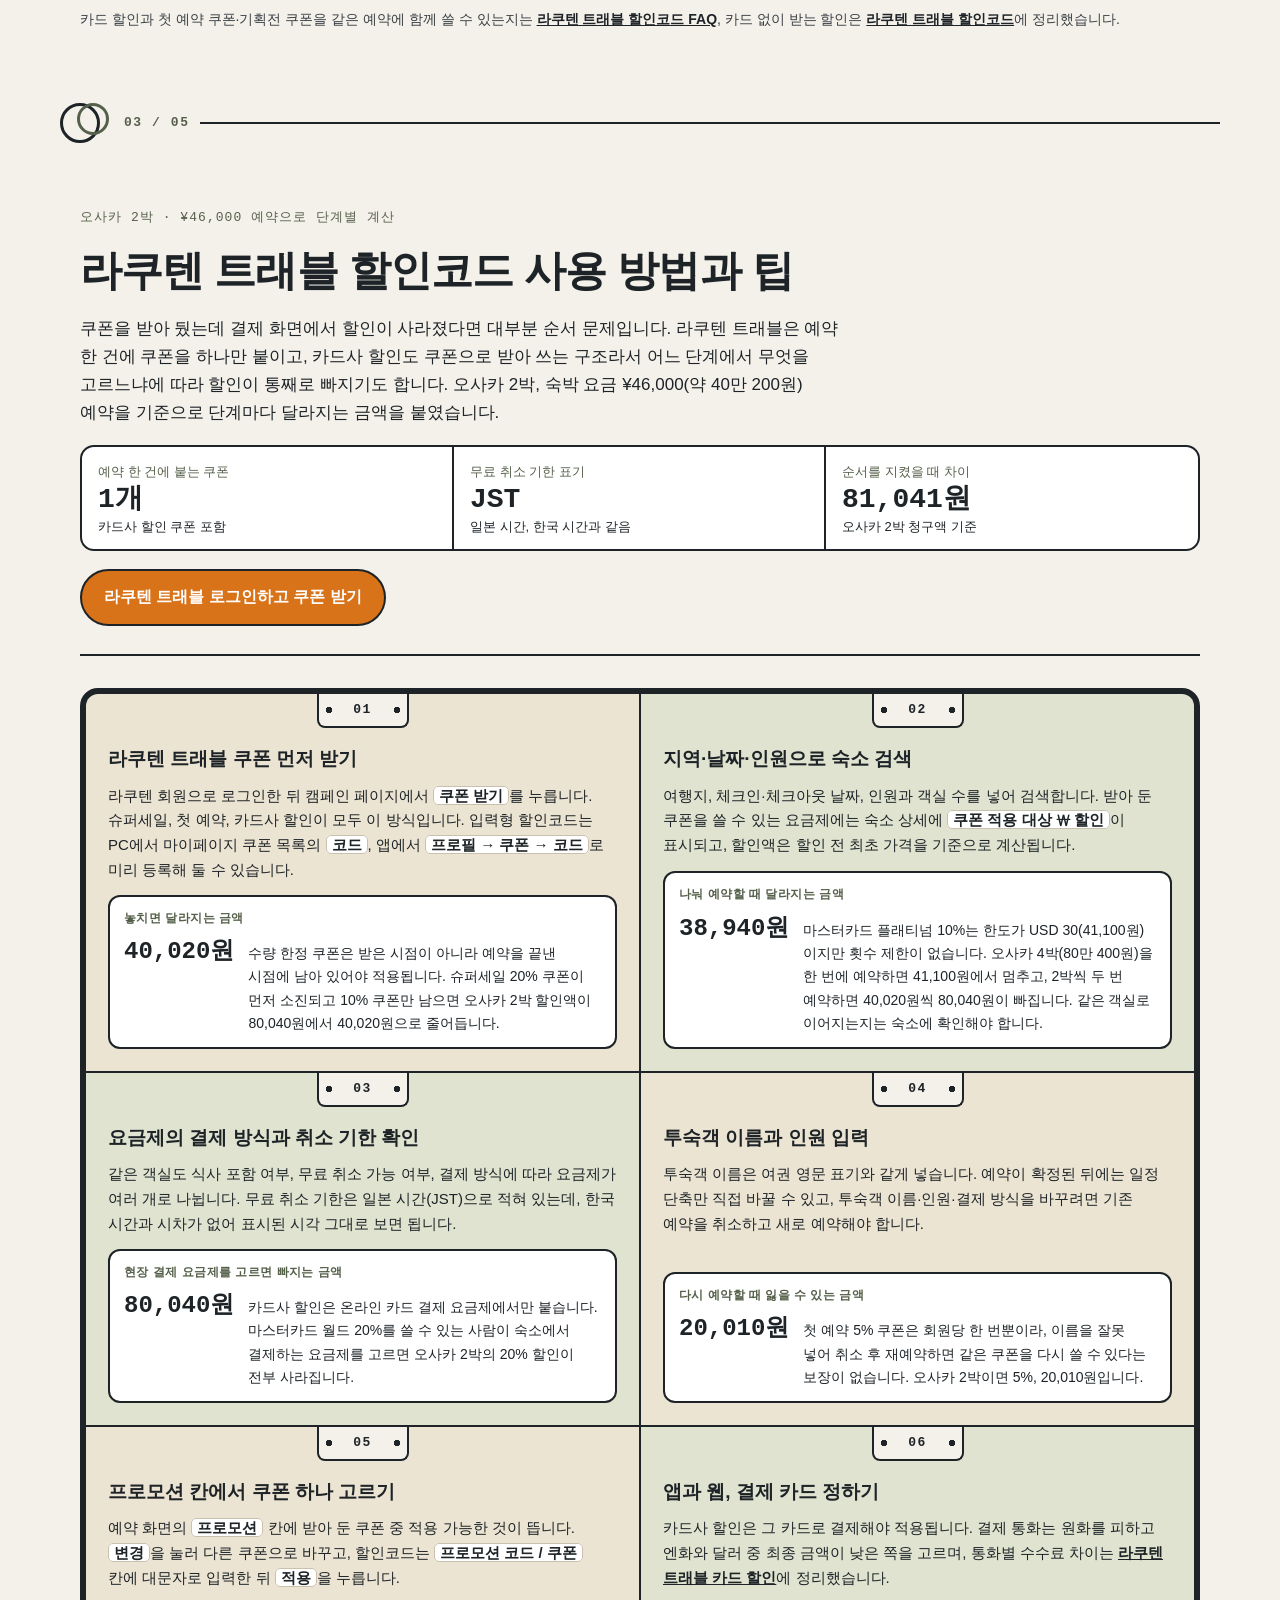
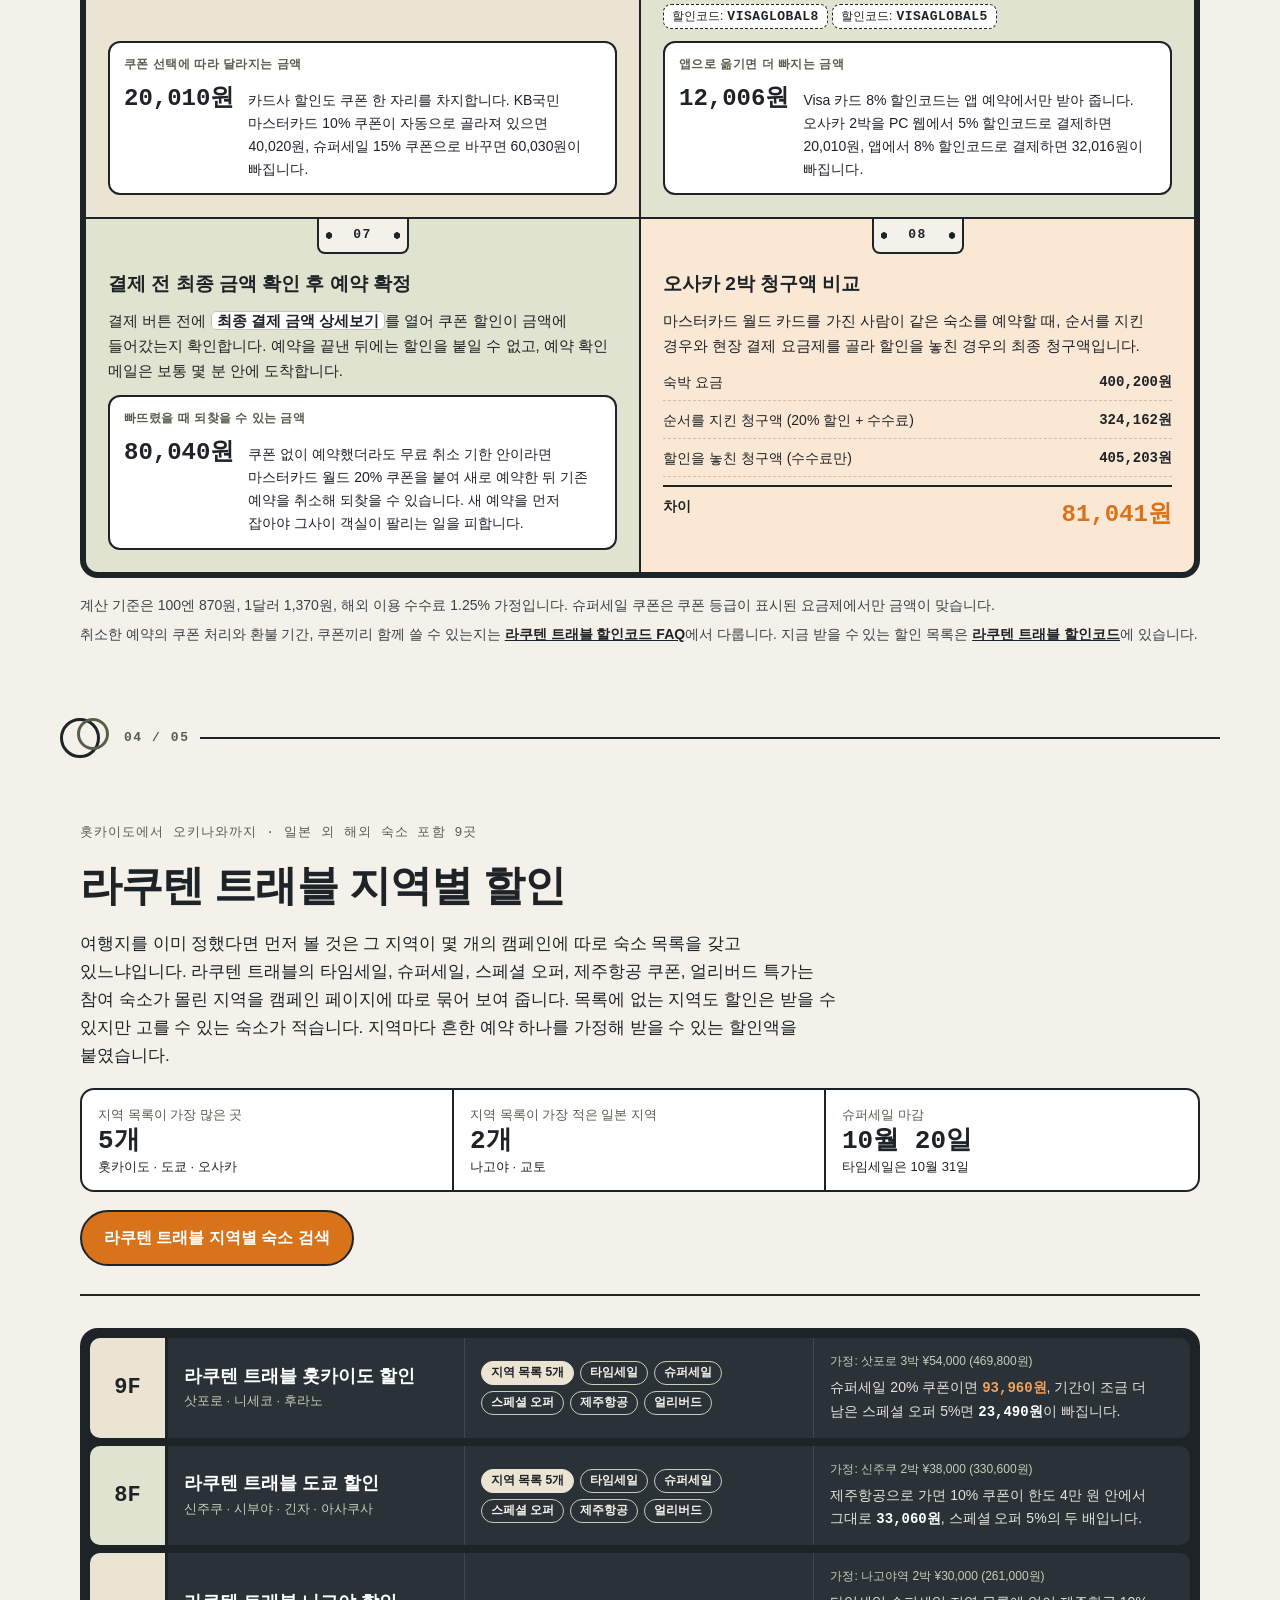
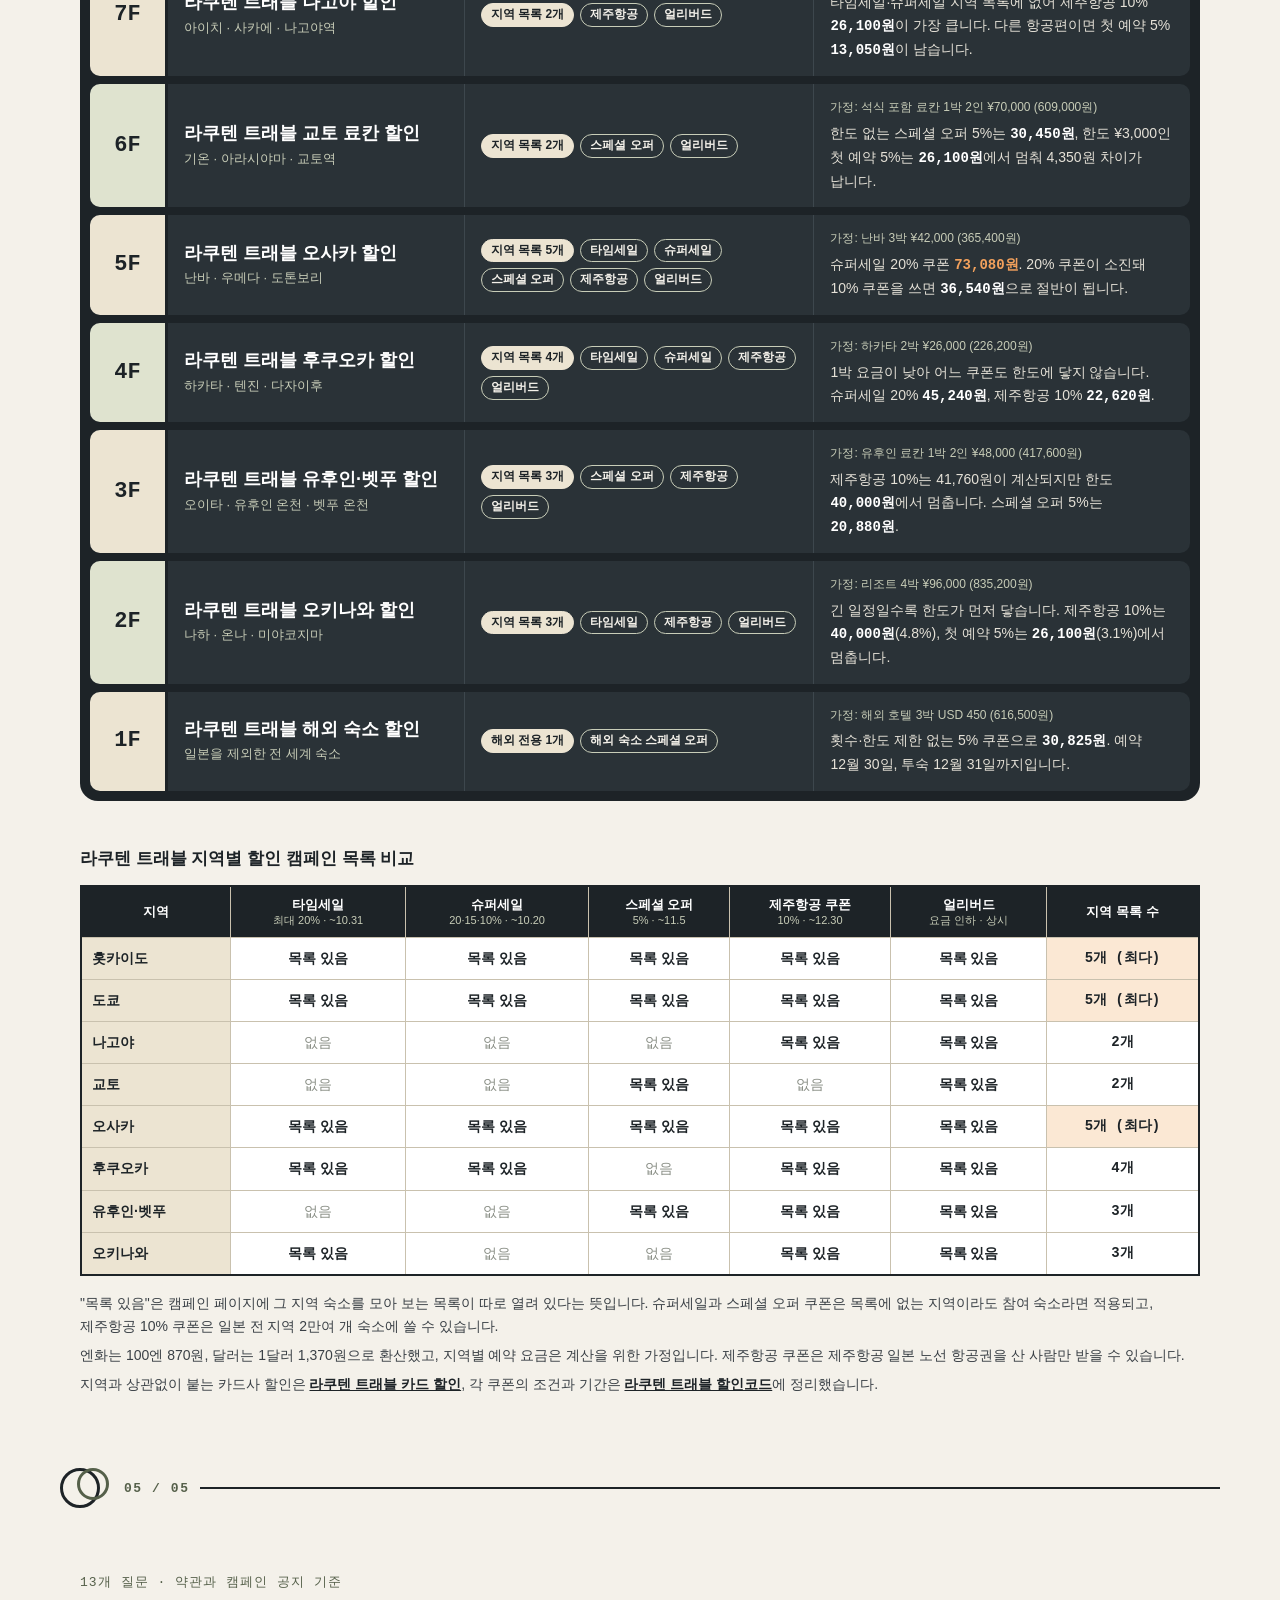
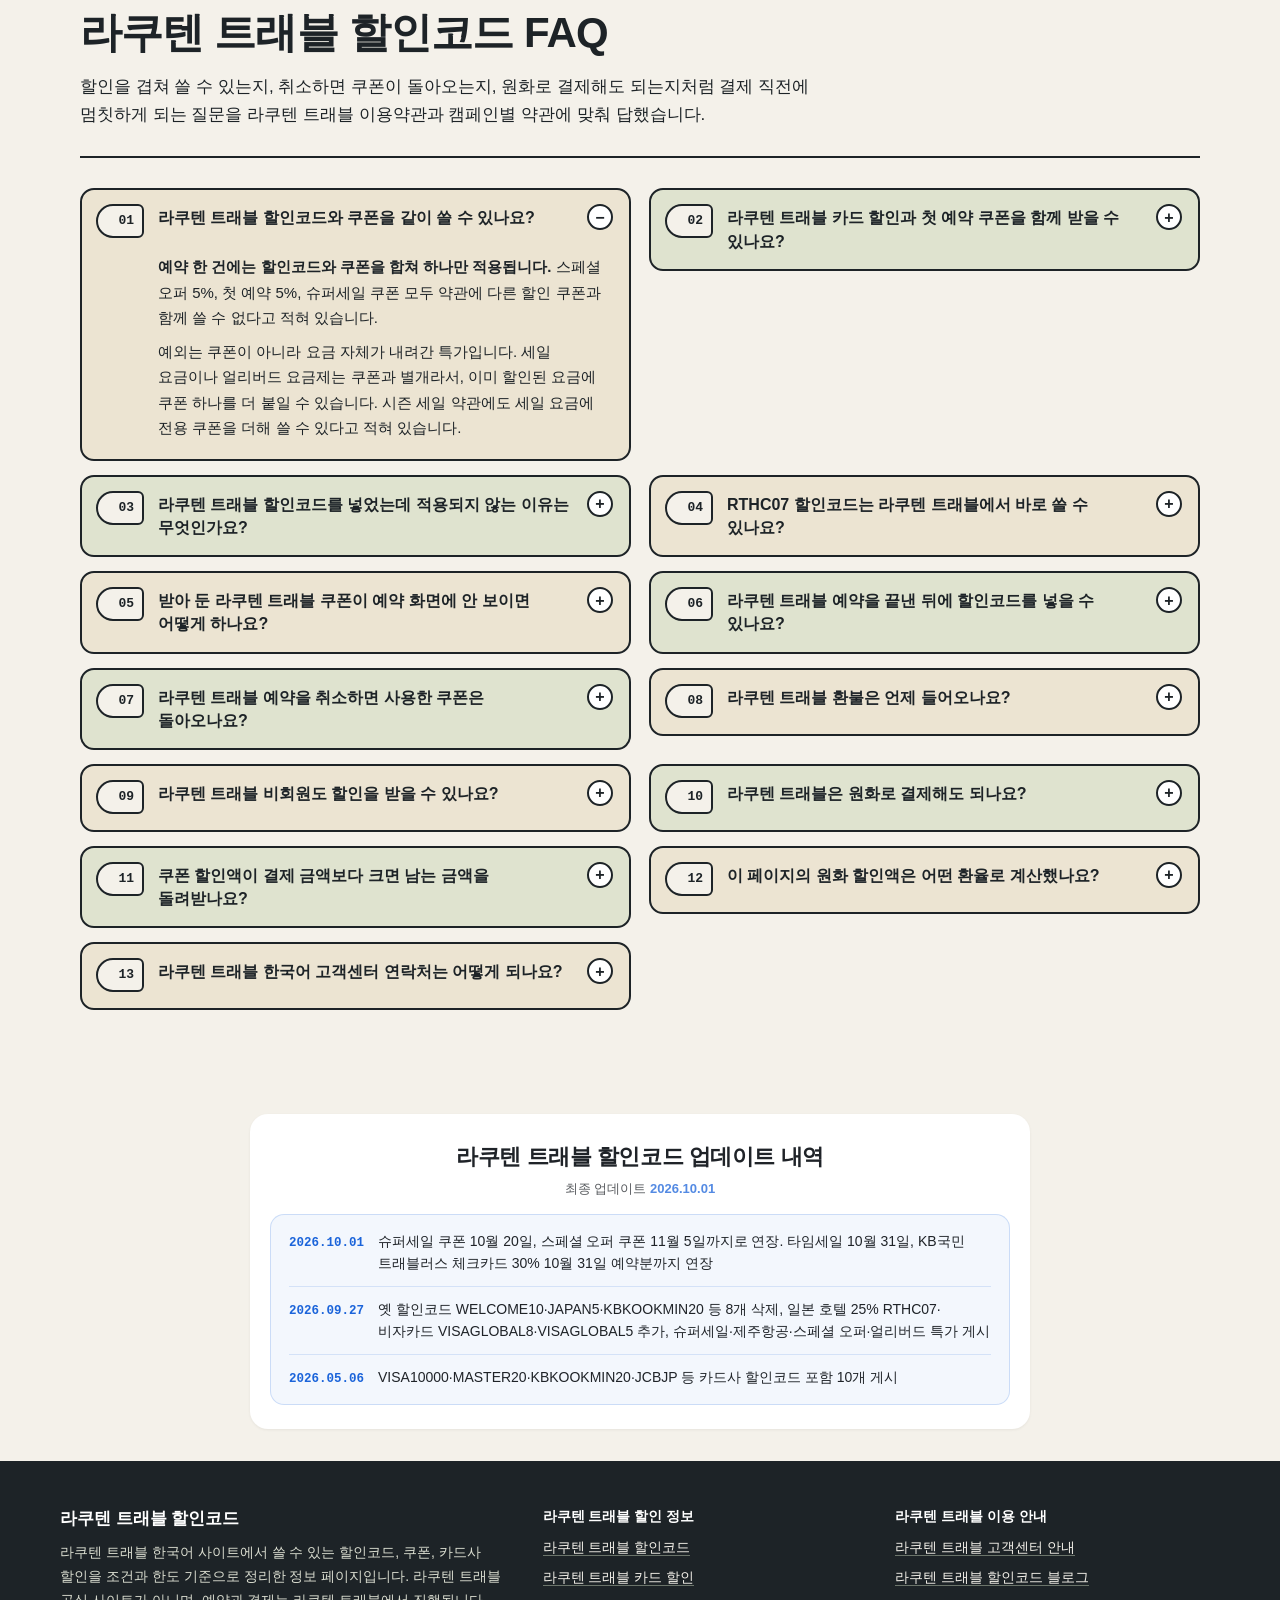
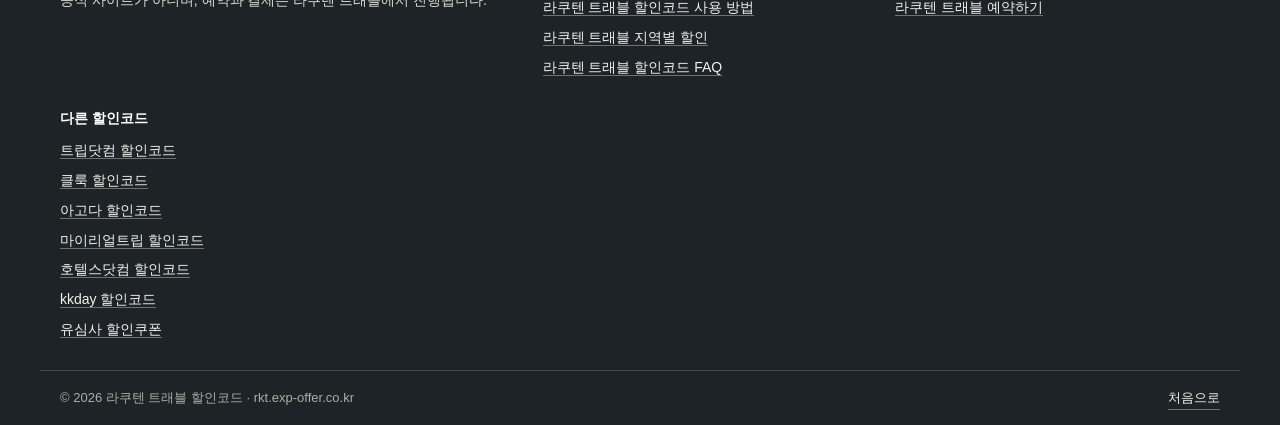
==== commit 32551b98: "수정 요청: 야이 씨발새끼야. 메인페이지 코드복사버튼이나 다른 버튼 누르면  아무것도 안열리잖아 시발 장난치냐 진짜? 창" ====
--- a/index.html
+++ b/index.html
@@ -569,6 +569,7 @@
 </dl>
 <p class="rc-calc">40만 원까지는 25%가 그대로 빠지고, 그 이상은 10만 원에서 멈춥니다. 60만 원 예약이면 실할인율 <strong>16.7%</strong>, 90만 원이면 <strong>11.1%</strong>.</p>
 <p class="rc-route">호텔스컴바인에서 라쿠텐 트래블 상품을 골라 넘어간 예약에만 적용되는 제휴 코드</p>
+<a class="rc-go" href="https://app.ac/YbwMP3l13" target="_blank" rel="nofollow sponsored noopener" data-copy="RTHC07">할인코드 복사하고 발급</a>
 </article>
 </li>
 <li>
@@ -784,6 +785,7 @@
 <h3>Visa 카드 8% 할인코드</h3>
 <p class="rq-chip">할인코드: <code>VISAGLOBAL8</code></p>
 <p>한도 ¥10,000이라 이 예약에서는 8%가 끝까지 적용됩니다. 할인율은 낮아도 한도가 넉넉해 KB 일반 10%를 앞섭니다.</p>
+<a class="rc-go" href="https://app.ac/YbwMP3l13" target="_blank" rel="nofollow sponsored noopener" data-copy="VISAGLOBAL8">할인코드 복사하고 발급</a>
 </div>
 <dl class="rq-num"><dt>할인액</dt><dd>50,112원</dd></dl>
 <dl class="rq-num"><dt>해외 이용 수수료</dt><dd>7,204원</dd></dl>
@@ -821,6 +823,7 @@
 <h3>Visa 카드 5% 할인코드</h3>
 <p class="rq-chip">할인코드: <code>VISAGLOBAL5</code></p>
 <p>PC 웹에서 예약할 때 Visa 카드로 받을 수 있는 할인입니다. 같은 예약을 앱에서 VISAGLOBAL8로 결제하면 최종 청구액이 19,027원 줄어듭니다.</p>
+<a class="rc-go" href="https://app.ac/YbwMP3l13" target="_blank" rel="nofollow sponsored noopener" data-copy="VISAGLOBAL5">할인코드 복사하고 발급</a>
 </div>
 <dl class="rq-num"><dt>할인액</dt><dd>31,320원</dd></dl>
 <dl class="rq-num"><dt>해외 이용 수수료</dt><dd>7,439원</dd></dl>
@@ -1390,5 +1393,47 @@
 <a href="#top">처음으로</a>
 </div>
 </footer>
+<script>
+(function () {
+  function fallbackCopy(text) {
+    var active = document.activeElement;
+    var field = document.createElement('textarea');
+    field.value = text;
+    field.setAttribute('readonly', '');
+    field.style.cssText = 'position:fixed;top:0;left:-9999px';
+    document.body.appendChild(field);
+    field.select();
+    var copied = false;
+    try { copied = document.execCommand('copy'); } catch (error) {}
+    field.remove();
+    if (active && active.focus) active.focus({ preventScroll: true });
+    return copied;
+  }
+
+  document.querySelectorAll('a[data-copy]').forEach(function (link) {
+    var label = link.textContent;
+    var timer;
+    function report(copied) {
+      link.textContent = copied ? '복사 완료 · 다시 발급' : '코드를 직접 복사해 주세요';
+      clearTimeout(timer);
+      timer = setTimeout(function () { link.textContent = label; }, 3000);
+    }
+    link.addEventListener('click', function (event) {
+      if (event.ctrlKey || event.metaKey || event.shiftKey || event.altKey) return;
+      var code = link.getAttribute('data-copy');
+      // Keep native link navigation independent of clipboard permission and timing.
+      try {
+        if (navigator.clipboard && navigator.clipboard.writeText) {
+          navigator.clipboard.writeText(code).then(function () {
+            report(true);
+          }, function () { report(fallbackCopy(code)); });
+        } else {
+          report(fallbackCopy(code));
+        }
+      } catch (error) { report(fallbackCopy(code)); }
+    });
+  });
+}());
+</script>
 </body>
 </html>
